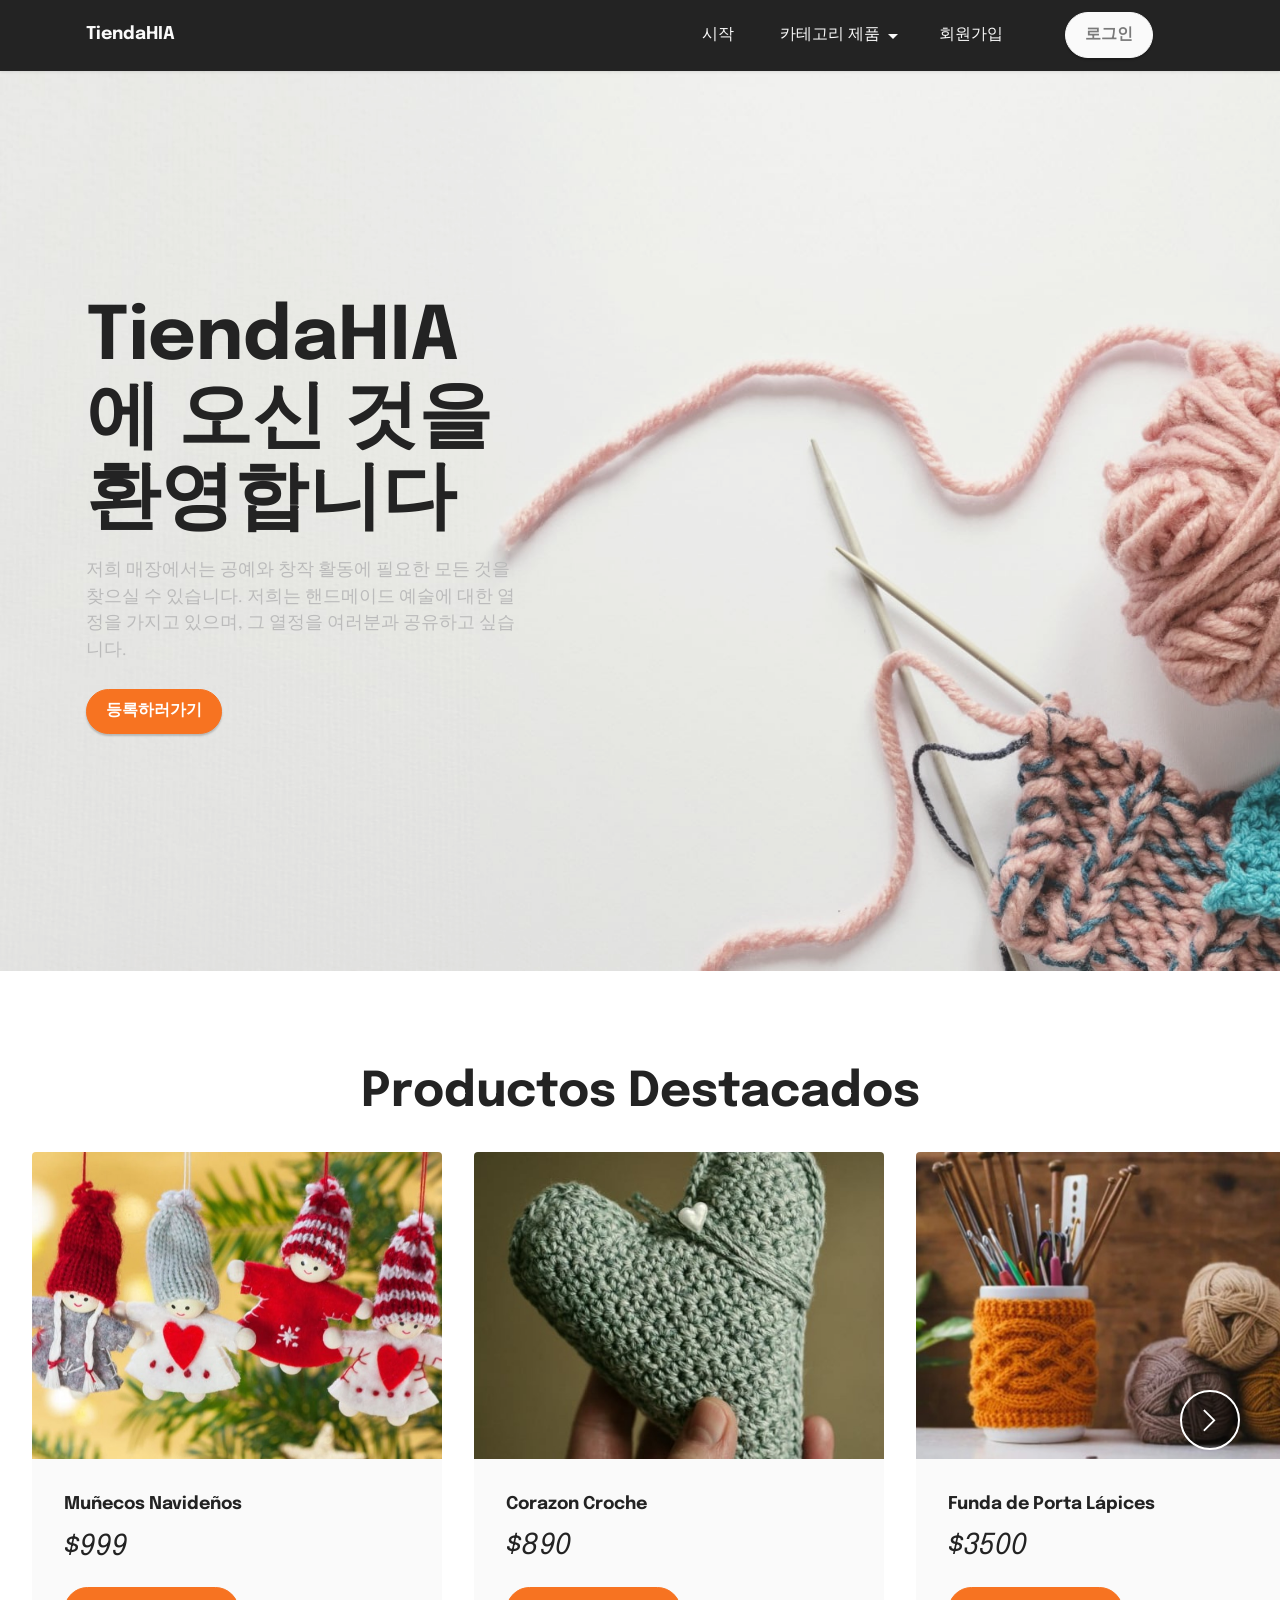
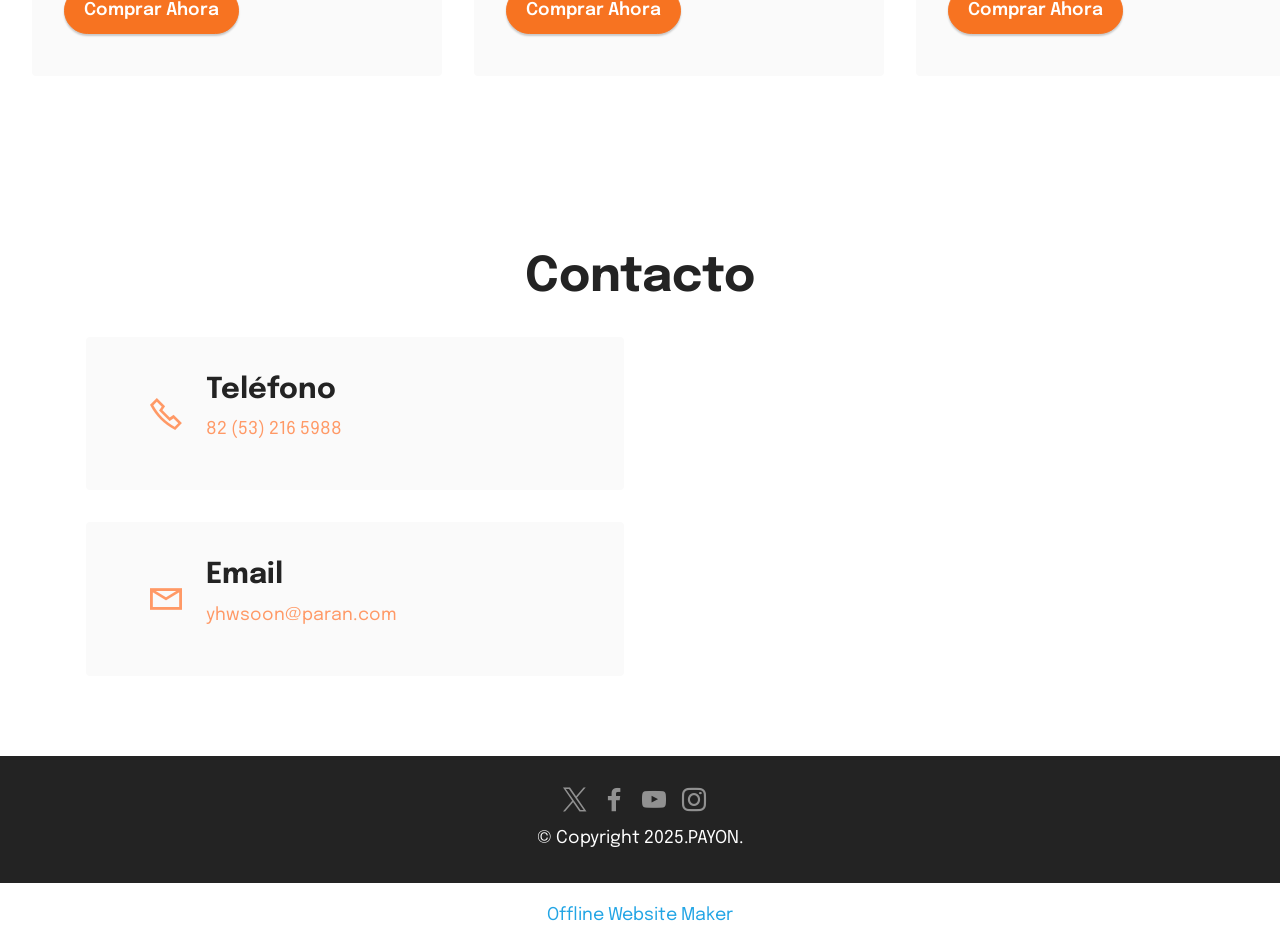
==== index.html @ 8213b8f5 "create github pages" ====
<!DOCTYPE html>
<html  >
<head>
  <!-- Site made with Mobirise Website Builder v6.1.4, https://mobirise.com -->
  <meta charset="UTF-8">
  <meta http-equiv="X-UA-Compatible" content="IE=edge">
  <meta name="generator" content="Mobirise v6.1.4, mobirise.com">
  <meta name="viewport" content="width=device-width, initial-scale=1, minimum-scale=1">
  <link rel="shortcut icon" href="assets/images/logo-1.png" type="image/x-icon">
  <meta name="description" content="">
  
  
  <title>공예와 창작</title>
  <link rel="stylesheet" href="assets/web/assets/mobirise-icons2/mobirise2.css">
  <link rel="stylesheet" href="assets/bootstrap/css/bootstrap.min.css">
  <link rel="stylesheet" href="assets/popup-overlay-plugin/style.css">
  <link rel="stylesheet" href="assets/dropdown/css/style.css">
  <link rel="stylesheet" href="assets/socicon/css/styles.css">
  <link rel="stylesheet" href="assets/theme/css/style.css">
  <link rel="preload" href="https://fonts.googleapis.com/css?family=Epilogue:100,200,300,400,500,600,700,800,900,100i,200i,300i,400i,500i,600i,700i,800i,900i&display=swap" as="style" onload="this.onload=null;this.rel='stylesheet'">
  <noscript><link rel="stylesheet" href="https://fonts.googleapis.com/css?family=Epilogue:100,200,300,400,500,600,700,800,900,100i,200i,300i,400i,500i,600i,700i,800i,900i&display=swap"></noscript>
  <link rel="preload" as="style" href="assets/mobirise/css/mbr-additional.css?v=h66QSD"><link rel="stylesheet" href="assets/mobirise/css/mbr-additional.css?v=h66QSD" type="text/css">

  
  
  
</head>
<body>
  
  <section data-bs-version="5.1" class="menu menu1 cid-tUC8tlPBN8" once="menu" id="menu1-i">
    

    <nav class="navbar navbar-dropdown navbar-expand-lg">
        <div class="container">
            <div class="navbar-brand">
                
                <span class="navbar-caption-wrap"><a class="navbar-caption text-white text-primary display-7" href="index.html">TiendaHIA</a></span>
            </div>
            <button class="navbar-toggler" type="button" data-toggle="collapse" data-bs-toggle="collapse" data-target="#navbarSupportedContent" data-bs-target="#navbarSupportedContent" aria-controls="navbarNavAltMarkup" aria-expanded="false" aria-label="Toggle navigation">
                <div class="hamburger">
                    <span></span>
                    <span></span>
                    <span></span>
                    <span></span>
                </div>
            </button>
            <div class="collapse navbar-collapse" id="navbarSupportedContent">
                <ul class="navbar-nav nav-dropdown" data-app-modern-menu="true"><li class="nav-item"><a class="nav-link link text-white text-primary display-4" href="index.html">시작</a></li>
                    <li class="nav-item dropdown"><a class="nav-link link dropdown-toggle text-white display-4" href="page1.html" data-toggle="dropdown-submenu" data-bs-toggle="dropdown" data-bs-auto-close="outside" aria-expanded="false">&nbsp;카테고리 제품</a><div class="dropdown-menu" aria-labelledby="dropdown-944"><a class="dropdown-item text-white text-primary display-4" href="page1.html">데코레이션</a><a class="dropdown-item text-white text-primary display-4" href="page7.html">라커룸</a></div></li>
                    <li class="nav-item"><a class="nav-link link text-white text-primary display-4" href="page3.html">회원가입</a>
                    </li></ul>
                
                <div class="navbar-buttons mbr-section-btn"><a class="btn btn-white display-4" href="page6.html">로그인</a></div>
            </div>
        </div>
    </nav>
</section>

<section data-bs-version="5.1" class="header1 cid-tUEG7OGL2N mbr-fullscreen" id="header1-1f">

    

    
    <div class="mbr-overlay" style="opacity: 0.1; background-color: rgb(250, 250, 250);"></div>

    <div class="container">
        <div class="row">
            <div class="col-12 col-lg-5">
                <h1 class="mbr-section-title mbr-fonts-style mb-3 display-1"><strong>TiendaHIA에 오신 것을 환영합니다</strong></h1>
                
                <p class="mbr-text mbr-fonts-style display-7">
                    저희 매장에서는 공예와 창작 활동에 필요한 모든 것을 찾으실 수 있습니다. 저희는 핸드메이드 예술에 대한 열정을 가지고 있으며, 그 열정을 여러분과 공유하고 싶습니다.</p>
                <div class="mbr-section-btn mt-3"><a class="btn btn-warning display-4" href="page3.html">등록하러가기</a></div>
            </div>
        </div>
    </div>
</section>

<section data-bs-version="5.1" class="slider4 mbr-embla cid-tUEHONpQxx" id="slider4-1g">
    
    
    <div class="position-relative text-center">
        <div class="mbr-section-head">
            <h4 class="mbr-section-title mbr-fonts-style align-center mb-0 display-2">
                <strong>Productos Destacados</strong></h4>
            
        </div>
        <div class="embla mt-4" data-skip-snaps="true" data-align="center" data-contain-scroll="trimSnaps" data-auto-play-interval="5" data-draggable="true">
            <div class="embla__viewport container-fluid">
                <div class="embla__container">
                    
                    <div class="embla__slide slider-image item active" style="margin-left: 1rem; margin-right: 1rem;">
                        <div class="slide-content">
                            <div class="item-wrapper">
                                <div class="item-img">
                                    <img src="assets/images/mbr-1000x667.jpeg" alt="Mobirise Website Builder" data-slide-to="0" data-bs-slide-to="0">
                                </div>
                            </div>
                            <div class="item-content">
                                <h5 class="item-title mbr-fonts-style display-7"><strong>Muñecos Navideños</strong></h5>
                                <h6 class="item-subtitle mbr-fonts-style mt-1 display-5">
                                    <em>$999</em></h6>
                                
                            </div>
                            <div class="mbr-section-btn item-footer mt-2"><a href="page4.html" class="btn item-btn btn-warning display-7" target="_blank">Comprar Ahora</a></div>
                        </div>
                    </div><div class="embla__slide slider-image item" style="margin-left: 1rem; margin-right: 1rem;">
                        <div class="slide-content">
                            <div class="item-wrapper">
                                <div class="item-img">
                                    <img src="assets/images/d3-502x680.jpeg" alt="Mobirise Website Builder" data-slide-to="1" data-bs-slide-to="1">
                                </div>
                            </div>
                            <div class="item-content">
                                <h5 class="item-title mbr-fonts-style display-7"><strong>Corazon Croche</strong></h5>
                                <h6 class="item-subtitle mbr-fonts-style mt-1 display-5"><em>$890</em></h6>
                                
                            </div>
                            <div class="mbr-section-btn item-footer mt-2"><a href="page4.html" class="btn item-btn btn-warning display-7" target="_blank">Comprar Ahora</a></div>
                        </div>
                    </div><div class="embla__slide slider-image item" style="margin-left: 1rem; margin-right: 1rem;">
                        <div class="slide-content">
                            <div class="item-wrapper">
                                <div class="item-img">
                                    <img src="assets/images/d1-1-707x471.jpeg" alt="Mobirise Website Builder" data-slide-to="2" data-bs-slide-to="2">
                                </div>
                            </div>
                            <div class="item-content">
                                <h5 class="item-title mbr-fonts-style display-7"><strong>Funda de Porta&nbsp;Lápices</strong></h5>
                                <h6 class="item-subtitle mbr-fonts-style mt-1 display-5">
                                    <em>$3500</em></h6>
                                
                            </div>
                            <div class="mbr-section-btn item-footer mt-2"><a href="page4.html" class="btn item-btn btn-warning display-7" target="_blank">Comprar Ahora</a></div>
                        </div>
                    </div>
                    <div class="embla__slide slider-image item" style="margin-left: 1rem; margin-right: 1rem;">
                        <div class="slide-content">
                            <div class="item-wrapper">
                                <div class="item-img">
                                    <img src="assets/images/v6-655x368.jpeg" alt="Mobirise Website Builder" data-slide-to="3" data-bs-slide-to="3">
                                </div>
                            </div>
                            <div class="item-content">
                                <h5 class="item-title mbr-fonts-style display-7"><strong>Buzo de Dama</strong></h5>
                                <h6 class="item-subtitle mbr-fonts-style mt-1 display-5">
                                    <em>$12500</em></h6>
                                
                            </div>
                            <div class="mbr-section-btn item-footer mt-2"><a href="page4.html" class="btn item-btn btn-warning display-7" target="_blank">Comprar Ahora</a></div>
                        </div>
                    </div>
                    <div class="embla__slide slider-image item" style="margin-left: 1rem; margin-right: 1rem;">
                        <div class="slide-content">
                            <div class="item-wrapper">
                                <div class="item-img">
                                    <img src="assets/images/d7-711x748.jpeg" alt="Mobirise Website Builder" data-bs-slide-to="4" data-slide-to="4">
                                </div>
                            </div>
                            <div class="item-content">
                                <h5 class="item-title mbr-fonts-style display-7"><strong>Moños</strong></h5>
                                <h6 class="item-subtitle mbr-fonts-style mt-1 display-5">
                                    <em>$1250</em></h6>
                                
                            </div>
                            <div class="mbr-section-btn item-footer mt-2"><a href="page4.html" class="btn item-btn btn-warning display-7" target="_blank">Comprar Ahora</a></div>
                        </div>
                    </div><div class="embla__slide slider-image item" style="margin-left: 1rem; margin-right: 1rem;">
                        <div class="slide-content">
                            <div class="item-wrapper">
                                <div class="item-img">
                                    <img src="assets/images/mbr-1000x702.jpeg" alt="Mobirise Website Builder" data-bs-slide-to="5" data-slide-to="5">
                                </div>
                            </div>
                            <div class="item-content">
                                <h5 class="item-title mbr-fonts-style display-7"><strong>Zapatito Bordado</strong></h5>
                                <h6 class="item-subtitle mbr-fonts-style mt-1 display-5">
                                    <em>$1500</em></h6>
                                
                            </div>
                            <div class="mbr-section-btn item-footer mt-2"><a href="page4.html" class="btn item-btn btn-warning display-7" target="_blank">Comprar Ahora</a></div>
                        </div>
                    </div>
                </div>
            </div>
            <button class="embla__button embla__button--prev">
                <span class="mobi-mbri mobi-mbri-arrow-prev mbr-iconfont" aria-hidden="true"></span>
                <span class="sr-only visually-hidden visually-hidden">Previous</span>
            </button>
            <button class="embla__button embla__button--next">
                <span class="mobi-mbri mobi-mbri-arrow-next mbr-iconfont" aria-hidden="true"></span>
                <span class="sr-only visually-hidden visually-hidden">Next</span>
            </button>
        </div>
    </div>
</section>

<section data-bs-version="5.1" class="contacts3 map1 cid-tUCdsZlsGh" id="contacts3-u">

    

    
    
    <div class="container">
        <div class="mbr-section-head">
            <h3 class="mbr-section-title mbr-fonts-style align-center mb-0 display-2">
                <strong>Contacto</strong>
            </h3>
            
        </div>
        <div class="row justify-content-center mt-4">
            <div class="card col-12 col-md-6">
                <div class="card-wrapper">
                    <div class="image-wrapper">
                        <span class="mbr-iconfont mobi-mbri-phone mobi-mbri" style="color: rgb(255, 153, 102); fill: rgb(255, 153, 102);"></span>
                    </div>
                    <div class="text-wrapper">
                        <h6 class="card-title mbr-fonts-style mb-1 display-5"><strong>Teléfono</strong><br></h6>
                        <p class="mbr-text mbr-fonts-style display-7"><a href="tel:+12345678910" class="text-danger">82 (53) 216 5988</a></p>
                    </div>
                </div>
                <div class="card-wrapper">
                    <div class="image-wrapper">
                        <span class="mbr-iconfont mobi-mbri-letter mobi-mbri" style="color: rgb(255, 153, 102); fill: rgb(255, 153, 102);"></span>
                    </div>
                    <div class="text-wrapper">
                        <h6 class="card-title mbr-fonts-style mb-1 display-5">
                            <strong>Email</strong>
                        </h6>
                        <p class="mbr-text mbr-fonts-style display-7"><a href="mailto:info@site.com" class="text-danger">yhwsoon@paran.com</a>
                        </p>
                    </div>
                </div>
            </div>
            <div class="map-wrapper col-12 col-md-6">
                <div class="google-map"><iframe frameborder="0" style="border:0" src="https://www.google.com/maps/embed?pb=!1m14!1m8!1m3!1d6045.3003145248895!2d-73.9884657!3d40.7477229!3m2!1i1024!2i768!4f13.1!3m3!1m2!1s0x89c259a9ac1f1b85%3A0x7e33d1c0e7af3be4!2zMzUwIDV0aCBBdmUsIE5ldyBZb3JrLCBOWSAxMDExOCwg0KHQqNCQ!5e0!3m2!1sru!2sru!4v1689597362021!5m2!1sen!2sen" allowfullscreen=""></iframe></div>
            </div>
        </div>
    </div>
</section>

<section data-bs-version="5.1" class="footer3 cid-tUC3VmVZYw" once="footers" id="footer3-c">

    

    

    <div class="container">
        <div class="media-container-row align-center mbr-white">
            
            <div class="row social-row">
                <div class="social-list align-right pb-2">
                    
                    
                    
                    
                    
                    
                <div class="soc-item">
                        <a href="https://twitter.com/mobirise" target="_blank">
                            <span class="socicon-twitter socicon mbr-iconfont mbr-iconfont-social"></span>
                        </a>
                    </div><div class="soc-item">
                        <a href="https://www.facebook.com/pages/Mobirise/1616226671953247" target="_blank">
                            <span class="socicon-facebook socicon mbr-iconfont mbr-iconfont-social"></span>
                        </a>
                    </div><div class="soc-item">
                        <a href="https://www.youtube.com/c/mobirise" target="_blank">
                            <span class="socicon-youtube socicon mbr-iconfont mbr-iconfont-social"></span>
                        </a>
                    </div><div class="soc-item">
                        <a href="https://instagram.com/mobirise" target="_blank">
                            <span class="socicon-instagram socicon mbr-iconfont mbr-iconfont-social"></span>
                        </a>
                    </div></div>
            </div>
            <div class="row row-copirayt">
                <p class="mbr-text mb-0 mbr-fonts-style mbr-white align-center display-7">
                    © Copyright 2025.PAYON.
                </p>
            </div>
        </div>
    </div>
</section><section class="display-7" style="padding: 0;align-items: center;justify-content: center;flex-wrap: wrap;    align-content: center;display: flex;position: relative;height: 4rem;"><a href="https://mobiri.se/1719499" style="flex: 1 1;height: 4rem;position: absolute;width: 100%;z-index: 1;"><img alt="" style="height: 4rem;" src="[data-uri]"></a><p style="margin: 0;text-align: center;" class="display-7">&#8204;</p><a style="z-index:1" href="https://mobirise.com/offline-website-builder.html">Offline Website Maker</a></section><script src="assets/bootstrap/js/bootstrap.bundle.min.js"></script>  <script src="assets/smoothscroll/smooth-scroll.js"></script>  <script src="assets/ytplayer/index.js"></script>  <script src="assets/dropdown/js/navbar-dropdown.js"></script>  <script src="assets/embla/embla.min.js"></script>  <script src="assets/embla/script.js"></script>  <script src="assets/theme/js/script.js"></script>  
  
  
</body>
</html>
---- assets/web/assets/mobirise-icons2/mobirise2.css ----
@font-face {
  font-family: 'Moririse2';
  font-display: swap;
  src:  url('mobirise2.eot?f2bix4');
  src:  url('mobirise2.eot?f2bix4#iefix') format('embedded-opentype'),
    url('mobirise2.ttf?f2bix4') format('truetype'),
    url('mobirise2.woff?f2bix4') format('woff'),
    url('mobirise2.svg?f2bix4#mobirise2') format('svg');
  font-weight: normal;
  font-style: normal;
}

[class^="mobi-"], [class*=" mobi-"] {
  /* use !important to prevent issues with browser extensions that change fonts */
  font-family: 'Moririse2' !important;
  speak: none;
  font-style: normal;
  font-weight: normal;
  font-variant: normal;
  text-transform: none;
  line-height: 1;

  /* Better Font Rendering =========== */
  -webkit-font-smoothing: antialiased;
  -moz-osx-font-smoothing: grayscale;
}

.mobi-mbri-add-submenu:before {
  content: "\e900";
}
.mobi-mbri-alert:before {
  content: "\e901";
}
.mobi-mbri-align-center:before {
  content: "\e902";
}
.mobi-mbri-align-justify:before {
  content: "\e903";
}
.mobi-mbri-align-left:before {
  content: "\e904";
}
.mobi-mbri-align-right:before {
  content: "\e905";
}
.mobi-mbri-android:before {
  content: "\e906";
}
.mobi-mbri-apple:before {
  content: "\e907";
}
.mobi-mbri-arrow-down:before {
  content: "\e908";
}
.mobi-mbri-arrow-next:before {
  content: "\e909";
}
.mobi-mbri-arrow-prev:before {
  content: "\e90a";
}
.mobi-mbri-arrow-up:before {
  content: "\e90b";
}
.mobi-mbri-bold:before {
  content: "\e90c";
}
.mobi-mbri-bookmark:before {
  content: "\e90d";
}
.mobi-mbri-bootstrap:before {
  content: "\e90e";
}
.mobi-mbri-briefcase:before {
  content: "\e90f";
}
.mobi-mbri-browse:before {
  content: "\e910";
}
.mobi-mbri-bulleted-list:before {
  content: "\e911";
}
.mobi-mbri-calendar:before {
  content: "\e912";
}
.mobi-mbri-camera:before {
  content: "\e913";
}
.mobi-mbri-cart-add:before {
  content: "\e914";
}
.mobi-mbri-cart-full:before {
  content: "\e915";
}
.mobi-mbri-cash:before {
  content: "\e916";
}
.mobi-mbri-change-style:before {
  content: "\e917";
}
.mobi-mbri-chat:before {
  content: "\e918";
}
.mobi-mbri-clock:before {
  content: "\e919";
}
.mobi-mbri-close:before {
  content: "\e91a";
}
.mobi-mbri-cloud:before {
  content: "\e91b";
}
.mobi-mbri-code:before {
  content: "\e91c";
}
.mobi-mbri-contact-form:before {
  content: "\e91d";
}
.mobi-mbri-credit-card:before {
  content: "\e91e";
}
.mobi-mbri-cursor-click:before {
  content: "\e91f";
}
.mobi-mbri-cust-feedback:before {
  content: "\e920";
}
.mobi-mbri-database:before {
  content: "\e921";
}
.mobi-mbri-delivery:before {
  content: "\e922";
}
.mobi-mbri-desktop:before {
  content: "\e923";
}
.mobi-mbri-devices:before {
  content: "\e924";
}
.mobi-mbri-down:before {
  content: "\e925";
}
.mobi-mbri-download-2:before {
  content: "\e926";
}
.mobi-mbri-download:before {
  content: "\e927";
}
.mobi-mbri-drag-n-drop-2:before {
  content: "\e928";
}
.mobi-mbri-drag-n-drop:before {
  content: "\e929";
}
.mobi-mbri-edit-2:before {
  content: "\e92a";
}
.mobi-mbri-edit:before {
  content: "\e92b";
}
.mobi-mbri-error:before {
  content: "\e92c";
}
.mobi-mbri-extension:before {
  content: "\e92d";
}
.mobi-mbri-features:before {
  content: "\e92e";
}
.mobi-mbri-file:before {
  content: "\e92f";
}
.mobi-mbri-flag:before {
  content: "\e930";
}
.mobi-mbri-folder:before {
  content: "\e931";
}
.mobi-mbri-gift:before {
  content: "\e932";
}
.mobi-mbri-github:before {
  content: "\e933";
}
.mobi-mbri-globe-2:before {
  content: "\e934";
}
.mobi-mbri-globe:before {
  content: "\e935";
}
.mobi-mbri-growing-chart:before {
  content: "\e936";
}
.mobi-mbri-hearth:before {
  content: "\e937";
}
.mobi-mbri-help:before {
  content: "\e938";
}
.mobi-mbri-home:before {
  content: "\e939";
}
.mobi-mbri-hot-cup:before {
  content: "\e93a";
}
.mobi-mbri-idea:before {
  content: "\e93b";
}
.mobi-mbri-image-gallery:before {
  content: "\e93c";
}
.mobi-mbri-image-slider:before {
  content: "\e93d";
}
.mobi-mbri-info:before {
  content: "\e93e";
}
.mobi-mbri-italic:before {
  content: "\e93f";
}
.mobi-mbri-key:before {
  content: "\e940";
}
.mobi-mbri-laptop:before {
  content: "\e941";
}
.mobi-mbri-layers:before {
  content: "\e942";
}
.mobi-mbri-left-right:before {
  content: "\e943";
}
.mobi-mbri-left:before {
  content: "\e944";
}
.mobi-mbri-letter:before {
  content: "\e945";
}
.mobi-mbri-like:before {
  content: "\e946";
}
.mobi-mbri-link:before {
  content: "\e947";
}
.mobi-mbri-lock:before {
  content: "\e948";
}
.mobi-mbri-login:before {
  content: "\e949";
}
.mobi-mbri-logout:before {
  content: "\e94a";
}
.mobi-mbri-magic-stick:before {
  content: "\e94b";
}
.mobi-mbri-map-pin:before {
  content: "\e94c";
}
.mobi-mbri-menu:before {
  content: "\e94d";
}
.mobi-mbri-mobile-2:before {
  content: "\e94e";
}
.mobi-mbri-mobile-horizontal:before {
  content: "\e94f";
}
.mobi-mbri-mobile:before {
  content: "\e950";
}
.mobi-mbri-mobirise:before {
  content: "\e951";
}
.mobi-mbri-more-horizontal:before {
  content: "\e952";
}
.mobi-mbri-more-vertical:before {
  content: "\e953";
}
.mobi-mbri-music:before {
  content: "\e954";
}
.mobi-mbri-new-file:before {
  content: "\e955";
}
.mobi-mbri-numbered-list:before {
  content: "\e956";
}
.mobi-mbri-opened-folder:before {
  content: "\e957";
}
.mobi-mbri-pages:before {
  content: "\e958";
}
.mobi-mbri-paper-plane:before {
  content: "\e959";
}
.mobi-mbri-paperclip:before {
  content: "\e95a";
}
.mobi-mbri-phone:before {
  content: "\e95b";
}
.mobi-mbri-photo:before {
  content: "\e95c";
}
.mobi-mbri-photos:before {
  content: "\e95d";
}
.mobi-mbri-pin:before {
  content: "\e95e";
}
.mobi-mbri-play:before {
  content: "\e95f";
}
.mobi-mbri-plus:before {
  content: "\e960";
}
.mobi-mbri-preview:before {
  content: "\e961";
}
.mobi-mbri-print:before {
  content: "\e962";
}
.mobi-mbri-protect:before {
  content: "\e963";
}
.mobi-mbri-question:before {
  content: "\e964";
}
.mobi-mbri-quote-left:before {
  content: "\e965";
}
.mobi-mbri-quote-right:before {
  content: "\e966";
}
.mobi-mbri-redo:before {
  content: "\e967";
}
.mobi-mbri-refresh:before {
  content: "\e968";
}
.mobi-mbri-responsive-2:before {
  content: "\e969";
}
.mobi-mbri-responsive:before {
  content: "\e96a";
}
.mobi-mbri-right:before {
  content: "\e96b";
}
.mobi-mbri-rocket:before {
  content: "\e96c";
}
.mobi-mbri-sad-face:before {
  content: "\e96d";
}
.mobi-mbri-sale:before {
  content: "\e96e";
}
.mobi-mbri-save:before {
  content: "\e96f";
}
.mobi-mbri-search:before {
  content: "\e970";
}
.mobi-mbri-setting-2:before {
  content: "\e971";
}
.mobi-mbri-setting-3:before {
  content: "\e972";
}
.mobi-mbri-setting:before {
  content: "\e973";
}
.mobi-mbri-share:before {
  content: "\e974";
}
.mobi-mbri-shopping-bag:before {
  content: "\e975";
}
.mobi-mbri-shopping-basket:before {
  content: "\e976";
}
.mobi-mbri-shopping-cart:before {
  content: "\e977";
}
.mobi-mbri-sites:before {
  content: "\e978";
}
.mobi-mbri-smile-face:before {
  content: "\e979";
}
.mobi-mbri-speed:before {
  content: "\e97a";
}
.mobi-mbri-star:before {
  content: "\e97b";
}
.mobi-mbri-success:before {
  content: "\e97c";
}
.mobi-mbri-sun:before {
  content: "\e97d";
}
.mobi-mbri-sun2:before {
  content: "\e97e";
}
.mobi-mbri-tablet-vertical:before {
  content: "\e97f";
}
.mobi-mbri-tablet:before {
  content: "\e980";
}
.mobi-mbri-target:before {
  content: "\e981";
}
.mobi-mbri-timer:before {
  content: "\e982";
}
.mobi-mbri-to-ftp:before {
  content: "\e983";
}
.mobi-mbri-to-local-drive:before {
  content: "\e984";
}
.mobi-mbri-touch-swipe:before {
  content: "\e985";
}
.mobi-mbri-touch:before {
  content: "\e986";
}
.mobi-mbri-trash:before {
  content: "\e987";
}
.mobi-mbri-underline:before {
  content: "\e988";
}
.mobi-mbri-undo:before {
  content: "\e989";
}
.mobi-mbri-unlink:before {
  content: "\e98a";
}
.mobi-mbri-unlock:before {
  content: "\e98b";
}
.mobi-mbri-up-down:before {
  content: "\e98c";
}
.mobi-mbri-up:before {
  content: "\e98d";
}
.mobi-mbri-update:before {
  content: "\e98e";
}
.mobi-mbri-upload-2:before {
  content: "\e98f";
}
.mobi-mbri-upload:before {
  content: "\e990";
}
.mobi-mbri-user-2:before {
  content: "\e991";
}
.mobi-mbri-user:before {
  content: "\e992";
}
.mobi-mbri-users:before {
  content: "\e993";
}
.mobi-mbri-video-play:before {
  content: "\e994";
}
.mobi-mbri-video:before {
  content: "\e995";
}
.mobi-mbri-watch:before {
  content: "\e996";
}
.mobi-mbri-website-theme-2:before {
  content: "\e997";
}
.mobi-mbri-website-theme:before {
  content: "\e998";
}
.mobi-mbri-wifi:before {
  content: "\e999";
}
.mobi-mbri-windows:before {
  content: "\e99a";
}
.mobi-mbri-zoom-in:before {
  content: "\e99b";
}
.mobi-mbri-zoom-out:before {
  content: "\e99c";
}
---- assets/popup-overlay-plugin/style.css ----
html.is-builder .modal-backdrop.show {
    display: none !important;
}
---- assets/dropdown/css/style.css ----
.navbar-dropdown {
  left: 0;
  padding: 0;
  position: absolute;
  right: 0;
  top: 0;
  transition: all 0.45s ease;
  z-index: 1030;
  background: #282828; }
  .navbar-dropdown .navbar-logo {
    margin-right: 0.8rem;
    transition: margin 0.3s ease-in-out;
    vertical-align: middle; }
    .navbar-dropdown .navbar-logo img {
      height: 3.125rem;
      transition: all 0.3s ease-in-out; }
    .navbar-dropdown .navbar-logo.mbr-iconfont {
      font-size: 3.125rem;
      line-height: 3.125rem; }
  .navbar-dropdown .navbar-caption {
    font-weight: 700;
    white-space: normal;
    vertical-align: -4px;
    line-height: 3.125rem !important; }
    .navbar-dropdown .navbar-caption, .navbar-dropdown .navbar-caption:hover {
      color: inherit;
      text-decoration: none; }
  .navbar-dropdown .mbr-iconfont + .navbar-caption {
    vertical-align: -1px; }
  .navbar-dropdown.navbar-fixed-top {
    position: fixed; }
  .navbar-dropdown .navbar-brand span {
    vertical-align: -4px; }
  .navbar-dropdown.bg-color.transparent {
    background: none; }
  .navbar-dropdown.navbar-short .navbar-brand {
    padding: 0.625rem 0; }
    .navbar-dropdown.navbar-short .navbar-brand span {
      vertical-align: -1px; }
  .navbar-dropdown.navbar-short .navbar-caption {
    line-height: 2.375rem !important;
    vertical-align: -2px; }
  .navbar-dropdown.navbar-short .navbar-logo {
    margin-right: 0.5rem; }
    .navbar-dropdown.navbar-short .navbar-logo img {
      height: 2.375rem; }
    .navbar-dropdown.navbar-short .navbar-logo.mbr-iconfont {
      font-size: 2.375rem;
      line-height: 2.375rem; }
  .navbar-dropdown.navbar-short .mbr-table-cell {
    height: 3.625rem; }
  .navbar-dropdown .navbar-close {
    left: 0.6875rem;
    position: fixed;
    top: 0.75rem;
    z-index: 1000; }
  .navbar-dropdown .hamburger-icon {
    content: "";
    display: inline-block;
    vertical-align: middle;
    width: 16px;
    -webkit-box-shadow: 0 -6px 0 1px #282828,0 0 0 1px #282828,0 6px 0 1px #282828;
    -moz-box-shadow: 0 -6px 0 1px #282828,0 0 0 1px #282828,0 6px 0 1px #282828;
    box-shadow: 0 -6px 0 1px #282828,0 0 0 1px #282828,0 6px 0 1px #282828; }

.dropdown-menu .dropdown-toggle[data-toggle="dropdown-submenu"]::after {
  border-bottom: 0.35em solid transparent;
  border-left: 0.35em solid;
  border-right: 0;
  border-top: 0.35em solid transparent;
  margin-left: 0.3rem; }

.dropdown-menu .dropdown-item:focus {
  outline: 0; }

.nav-dropdown {
  font-size: 0.75rem;
  font-weight: 500;
  height: auto !important; }
  .nav-dropdown .nav-btn {
    padding-left: 1rem; }
  .nav-dropdown .link {
    margin: .667em 1.667em;
    font-weight: 500;
    padding: 0;
    transition: color .2s ease-in-out; }
    .nav-dropdown .link.dropdown-toggle {
      margin-right: 2.583em; }
      .nav-dropdown .link.dropdown-toggle::after {
        margin-left: .25rem;
        border-top: 0.35em solid;
        border-right: 0.35em solid transparent;
        border-left: 0.35em solid transparent;
        border-bottom: 0; }
      .nav-dropdown .link.dropdown-toggle[aria-expanded="true"] {
        margin: 0;
        padding: 0.667em 3.263em  0.667em 1.667em; }
  .nav-dropdown .link::after,
  .nav-dropdown .dropdown-item::after {
    color: inherit; }
  .nav-dropdown .btn {
    font-size: 0.75rem;
    font-weight: 700;
    letter-spacing: 0;
    margin-bottom: 0;
    padding-left: 1.25rem;
    padding-right: 1.25rem; }
  .nav-dropdown .dropdown-menu {
    border-radius: 0;
    border: 0;
    left: 0;
    margin: 0;
    padding-bottom: 1.25rem;
    padding-top: 1.25rem;
    position: relative; }
  .nav-dropdown .dropdown-submenu {
    margin-left: 0.125rem;
    top: 0; }
  .nav-dropdown .dropdown-item {
    font-weight: 500;
    line-height: 2;
    padding: 0.3846em 4.615em 0.3846em 1.5385em;
    position: relative;
    transition: color .2s ease-in-out, background-color .2s ease-in-out; }
    .nav-dropdown .dropdown-item::after {
      margin-top: -0.3077em;
      position: absolute;
      right: 1.1538em;
      top: 50%; }
    .nav-dropdown .dropdown-item:focus, .nav-dropdown .dropdown-item:hover {
      background: none; }

@media (max-width: 767px) {
  .nav-dropdown.navbar-toggleable-sm {
    bottom: 0;
    display: none;
    left: 0;
    overflow-x: hidden;
    position: fixed;
    top: 0;
    transform: translateX(-100%);
    -ms-transform: translateX(-100%);
    -webkit-transform: translateX(-100%);
    width: 18.75rem;
    z-index: 999; } }
.nav-dropdown.navbar-toggleable-xl {
  bottom: 0;
  display: none;
  left: 0;
  overflow-x: hidden;
  position: fixed;
  top: 0;
  transform: translateX(-100%);
  -ms-transform: translateX(-100%);
  -webkit-transform: translateX(-100%);
  width: 18.75rem;
  z-index: 999; }

.nav-dropdown-sm {
  display: block !important;
  overflow-x: hidden;
  overflow: auto;
  padding-top: 3.875rem; }
  .nav-dropdown-sm::after {
    content: "";
    display: block;
    height: 3rem;
    width: 100%; }
  .nav-dropdown-sm.collapse.in ~ .navbar-close {
    display: block !important; }
  .nav-dropdown-sm.collapsing, .nav-dropdown-sm.collapse.in {
    transform: translateX(0);
    -ms-transform: translateX(0);
    -webkit-transform: translateX(0);
    transition: all 0.25s ease-out;
    -webkit-transition: all 0.25s ease-out;
    background: #282828; }
  .nav-dropdown-sm.collapsing[aria-expanded="false"] {
    transform: translateX(-100%);
    -ms-transform: translateX(-100%);
    -webkit-transform: translateX(-100%); }
  .nav-dropdown-sm .nav-item {
    display: block;
    margin-left: 0 !important;
    padding-left: 0; }
  .nav-dropdown-sm .link,
  .nav-dropdown-sm .dropdown-item {
    border-top: 1px dotted rgba(255, 255, 255, 0.1);
    font-size: 0.8125rem;
    line-height: 1.6;
    margin: 0 !important;
    padding: 0.875rem 2.4rem 0.875rem 1.5625rem !important;
    position: relative;
    white-space: normal; }
    .nav-dropdown-sm .link:focus, .nav-dropdown-sm .link:hover,
    .nav-dropdown-sm .dropdown-item:focus,
    .nav-dropdown-sm .dropdown-item:hover {
      background: rgba(0, 0, 0, 0.2) !important;
      color: #c0a375; }
  .nav-dropdown-sm .nav-btn {
    position: relative;
    padding: 1.5625rem 1.5625rem 0 1.5625rem; }
    .nav-dropdown-sm .nav-btn::before {
      border-top: 1px dotted rgba(255, 255, 255, 0.1);
      content: "";
      left: 0;
      position: absolute;
      top: 0;
      width: 100%; }
    .nav-dropdown-sm .nav-btn + .nav-btn {
      padding-top: 0.625rem; }
      .nav-dropdown-sm .nav-btn + .nav-btn::before {
        display: none; }
  .nav-dropdown-sm .btn {
    padding: 0.625rem 0; }
  .nav-dropdown-sm .dropdown-toggle[data-toggle="dropdown-submenu"]::after {
    margin-left: .25rem;
    border-top: 0.35em solid;
    border-right: 0.35em solid transparent;
    border-left: 0.35em solid transparent;
    border-bottom: 0; }
  .nav-dropdown-sm .dropdown-toggle[data-toggle="dropdown-submenu"][aria-expanded="true"]::after {
    border-top: 0;
    border-right: 0.35em solid transparent;
    border-left: 0.35em solid transparent;
    border-bottom: 0.35em solid; }
  .nav-dropdown-sm .dropdown-menu {
    margin: 0;
    padding: 0;
    position: relative;
    top: 0;
    left: 0;
    width: 100%;
    border: 0;
    float: none;
    border-radius: 0;
    background: none; }
  .nav-dropdown-sm .dropdown-submenu {
    left: 100%;
    margin-left: 0.125rem;
    margin-top: -1.25rem;
    top: 0; }

.navbar-toggleable-sm .nav-dropdown .dropdown-menu {
  position: absolute; }

.navbar-toggleable-sm .nav-dropdown .dropdown-submenu {
  left: 100%;
  margin-left: 0.125rem;
  margin-top: -1.25rem;
  top: 0; }

.navbar-toggleable-sm.opened .nav-dropdown .dropdown-menu {
  position: relative; }

.navbar-toggleable-sm.opened .nav-dropdown .dropdown-submenu {
  left: 0;
  margin-left: 00rem;
  margin-top: 0rem;
  top: 0; }

.is-builder .nav-dropdown.collapsing {
  transition: none !important; }
---- assets/socicon/css/styles.css ----
@charset "UTF-8";

@font-face {
  font-family: 'Socicon';
  src:  url('../fonts/socicon.eot');
  src:  url('../fonts/socicon.eot?#iefix') format('embedded-opentype'),
    url('../fonts/socicon.woff2') format('woff2'),
    url('../fonts/socicon.ttf') format('truetype'),
    url('../fonts/socicon.woff') format('woff'),
    url('../fonts/socicon.svg#socicon') format('svg');
  font-weight: normal;
  font-style: normal;
  font-display: swap;
}

[data-icon]:before {
  font-family: "socicon" !important;
  content: attr(data-icon);
  font-style: normal !important;
  font-weight: normal !important;
  font-variant: normal !important;
  text-transform: none !important;
  speak: none;
  line-height: 1;
  -webkit-font-smoothing: antialiased;
  -moz-osx-font-smoothing: grayscale;
}

[class^="socicon-"], [class*=" socicon-"] {
  /* use !important to prevent issues with browser extensions that change fonts */
  font-family: 'Socicon' !important;
  speak: none;
  font-style: normal;
  font-weight: normal;
  font-variant: normal;
  text-transform: none;
  line-height: 1;

  /* Better Font Rendering =========== */
  -webkit-font-smoothing: antialiased;
  -moz-osx-font-smoothing: grayscale;
}

.socicon-500px:before {
  content: "\e000";
}
.socicon-8tracks:before {
  content: "\e001";
}
.socicon-airbnb:before {
  content: "\e002";
}
.socicon-alliance:before {
  content: "\e003";
}
.socicon-amazon:before {
  content: "\e004";
}
.socicon-amplement:before {
  content: "\e005";
}
.socicon-android:before {
  content: "\e006";
}
.socicon-angellist:before {
  content: "\e007";
}
.socicon-apple:before {
  content: "\e008";
}
.socicon-appnet:before {
  content: "\e009";
}
.socicon-baidu:before {
  content: "\e00a";
}
.socicon-bandcamp:before {
  content: "\e00b";
}
.socicon-battlenet:before {
  content: "\e00c";
}
.socicon-mixer:before {
  content: "\e00d";
}
.socicon-bebee:before {
  content: "\e00e";
}
.socicon-bebo:before {
  content: "\e00f";
}
.socicon-behance:before {
  content: "\e010";
}
.socicon-blizzard:before {
  content: "\e011";
}
.socicon-blogger:before {
  content: "\e012";
}
.socicon-buffer:before {
  content: "\e013";
}
.socicon-chrome:before {
  content: "\e014";
}
.socicon-coderwall:before {
  content: "\e015";
}
.socicon-curse:before {
  content: "\e016";
}
.socicon-dailymotion:before {
  content: "\e017";
}
.socicon-deezer:before {
  content: "\e018";
}
.socicon-delicious:before {
  content: "\e019";
}
.socicon-deviantart:before {
  content: "\e01a";
}
.socicon-diablo:before {
  content: "\e01b";
}
.socicon-digg:before {
  content: "\e01c";
}
.socicon-discord:before {
  content: "\e01d";
}
.socicon-disqus:before {
  content: "\e01e";
}
.socicon-douban:before {
  content: "\e01f";
}
.socicon-draugiem:before {
  content: "\e020";
}
.socicon-dribbble:before {
  content: "\e021";
}
.socicon-drupal:before {
  content: "\e022";
}
.socicon-ebay:before {
  content: "\e023";
}
.socicon-ello:before {
  content: "\e024";
}
.socicon-endomodo:before {
  content: "\e025";
}
.socicon-envato:before {
  content: "\e026";
}
.socicon-etsy:before {
  content: "\e027";
}
.socicon-facebook:before {
  content: "\e028";
}
.socicon-feedburner:before {
  content: "\e029";
}
.socicon-filmweb:before {
  content: "\e02a";
}
.socicon-firefox:before {
  content: "\e02b";
}
.socicon-flattr:before {
  content: "\e02c";
}
.socicon-flickr:before {
  content: "\e02d";
}
.socicon-formulr:before {
  content: "\e02e";
}
.socicon-forrst:before {
  content: "\e02f";
}
.socicon-foursquare:before {
  content: "\e030";
}
.socicon-friendfeed:before {
  content: "\e031";
}
.socicon-github:before {
  content: "\e032";
}
.socicon-goodreads:before {
  content: "\e033";
}
.socicon-google:before {
  content: "\e034";
}
.socicon-googlescholar:before {
  content: "\e035";
}
.socicon-googlegroups:before {
  content: "\e036";
}
.socicon-googlephotos:before {
  content: "\e037";
}
.socicon-googleplus:before {
  content: "\e038";
}
.socicon-grooveshark:before {
  content: "\e039";
}
.socicon-hackerrank:before {
  content: "\e03a";
}
.socicon-hearthstone:before {
  content: "\e03b";
}
.socicon-hellocoton:before {
  content: "\e03c";
}
.socicon-heroes:before {
  content: "\e03d";
}
.socicon-smashcast:before {
  content: "\e03e";
}
.socicon-horde:before {
  content: "\e03f";
}
.socicon-houzz:before {
  content: "\e040";
}
.socicon-icq:before {
  content: "\e041";
}
.socicon-identica:before {
  content: "\e042";
}
.socicon-imdb:before {
  content: "\e043";
}
.socicon-instagram:before {
  content: "\e044";
}
.socicon-issuu:before {
  content: "\e045";
}
.socicon-istock:before {
  content: "\e046";
}
.socicon-itunes:before {
  content: "\e047";
}
.socicon-keybase:before {
  content: "\e048";
}
.socicon-lanyrd:before {
  content: "\e049";
}
.socicon-lastfm:before {
  content: "\e04a";
}
.socicon-line:before {
  content: "\e04b";
}
.socicon-linkedin:before {
  content: "\e04c";
}
.socicon-livejournal:before {
  content: "\e04d";
}
.socicon-lyft:before {
  content: "\e04e";
}
.socicon-macos:before {
  content: "\e04f";
}
.socicon-mail:before {
  content: "\e050";
}
.socicon-medium:before {
  content: "\e051";
}
.socicon-meetup:before {
  content: "\e052";
}
.socicon-mixcloud:before {
  content: "\e053";
}
.socicon-modelmayhem:before {
  content: "\e054";
}
.socicon-mumble:before {
  content: "\e055";
}
.socicon-myspace:before {
  content: "\e056";
}
.socicon-newsvine:before {
  content: "\e057";
}
.socicon-nintendo:before {
  content: "\e058";
}
.socicon-npm:before {
  content: "\e059";
}
.socicon-odnoklassniki:before {
  content: "\e05a";
}
.socicon-openid:before {
  content: "\e05b";
}
.socicon-opera:before {
  content: "\e05c";
}
.socicon-outlook:before {
  content: "\e05d";
}
.socicon-overwatch:before {
  content: "\e05e";
}
.socicon-patreon:before {
  content: "\e05f";
}
.socicon-paypal:before {
  content: "\e060";
}
.socicon-periscope:before {
  content: "\e061";
}
.socicon-persona:before {
  content: "\e062";
}
.socicon-pinterest:before {
  content: "\e063";
}
.socicon-play:before {
  content: "\e064";
}
.socicon-player:before {
  content: "\e065";
}
.socicon-playstation:before {
  content: "\e066";
}
.socicon-pocket:before {
  content: "\e067";
}
.socicon-qq:before {
  content: "\e068";
}
.socicon-quora:before {
  content: "\e069";
}
.socicon-raidcall:before {
  content: "\e06a";
}
.socicon-ravelry:before {
  content: "\e06b";
}
.socicon-reddit:before {
  content: "\e06c";
}
.socicon-renren:before {
  content: "\e06d";
}
.socicon-researchgate:before {
  content: "\e06e";
}
.socicon-residentadvisor:before {
  content: "\e06f";
}
.socicon-reverbnation:before {
  content: "\e070";
}
.socicon-rss:before {
  content: "\e071";
}
.socicon-sharethis:before {
  content: "\e072";
}
.socicon-skype:before {
  content: "\e073";
}
.socicon-slideshare:before {
  content: "\e074";
}
.socicon-smugmug:before {
  content: "\e075";
}
.socicon-snapchat:before {
  content: "\e076";
}
.socicon-songkick:before {
  content: "\e077";
}
.socicon-soundcloud:before {
  content: "\e078";
}
.socicon-spotify:before {
  content: "\e079";
}
.socicon-stackexchange:before {
  content: "\e07a";
}
.socicon-stackoverflow:before {
  content: "\e07b";
}
.socicon-starcraft:before {
  content: "\e07c";
}
.socicon-stayfriends:before {
  content: "\e07d";
}
.socicon-steam:before {
  content: "\e07e";
}
.socicon-storehouse:before {
  content: "\e07f";
}
.socicon-strava:before {
  content: "\e080";
}
.socicon-streamjar:before {
  content: "\e081";
}
.socicon-stumbleupon:before {
  content: "\e082";
}
.socicon-swarm:before {
  content: "\e083";
}
.socicon-teamspeak:before {
  content: "\e084";
}
.socicon-teamviewer:before {
  content: "\e085";
}
.socicon-technorati:before {
  content: "\e086";
}
.socicon-telegram:before {
  content: "\e087";
}
.socicon-tripadvisor:before {
  content: "\e088";
}
.socicon-tripit:before {
  content: "\e089";
}
.socicon-triplej:before {
  content: "\e08a";
}
.socicon-tumblr:before {
  content: "\e08b";
}
.socicon-twitch:before {
  content: "\e08c";
}
.socicon-twitter:before {
  content: "\e08d";
}
.socicon-uber:before {
  content: "\e08e";
}
.socicon-ventrilo:before {
  content: "\e08f";
}
.socicon-viadeo:before {
  content: "\e090";
}
.socicon-viber:before {
  content: "\e091";
}
.socicon-viewbug:before {
  content: "\e092";
}
.socicon-vimeo:before {
  content: "\e093";
}
.socicon-vine:before {
  content: "\e094";
}
.socicon-vkontakte:before {
  content: "\e095";
}
.socicon-warcraft:before {
  content: "\e096";
}
.socicon-wechat:before {
  content: "\e097";
}
.socicon-weibo:before {
  content: "\e098";
}
.socicon-whatsapp:before {
  content: "\e099";
}
.socicon-wikipedia:before {
  content: "\e09a";
}
.socicon-windows:before {
  content: "\e09b";
}
.socicon-wordpress:before {
  content: "\e09c";
}
.socicon-wykop:before {
  content: "\e09d";
}
.socicon-xbox:before {
  content: "\e09e";
}
.socicon-xing:before {
  content: "\e09f";
}
.socicon-yahoo:before {
  content: "\e0a0";
}
.socicon-yammer:before {
  content: "\e0a1";
}
.socicon-yandex:before {
  content: "\e0a2";
}
.socicon-yelp:before {
  content: "\e0a3";
}
.socicon-younow:before {
  content: "\e0a4";
}
.socicon-youtube:before {
  content: "\e0a5";
}
.socicon-zapier:before {
  content: "\e0a6";
}
.socicon-zerply:before {
  content: "\e0a7";
}
.socicon-zomato:before {
  content: "\e0a8";
}
.socicon-zynga:before {
  content: "\e0a9";
}
.socicon-bluesky:before {
  content: "\e0aa";
}
.socicon-threads:before {
  content: "\e0ab";
}
.socicon-spreadshirt:before {
  content: "\e901";
}
.socicon-gamejolt:before {
  content: "\e902";
}
.socicon-trello:before {
  content: "\e903";
}
.socicon-tunein:before {
  content: "\e904";
}
.socicon-bloglovin:before {
  content: "\e905";
}
.socicon-gamewisp:before {
  content: "\e906";
}
.socicon-messenger:before {
  content: "\e907";
}
.socicon-pandora:before {
  content: "\e908";
}
.socicon-augment:before {
  content: "\e909";
}
.socicon-bitbucket:before {
  content: "\e90a";
}
.socicon-fyuse:before {
  content: "\e90b";
}
.socicon-yt-gaming:before {
  content: "\e90c";
}
.socicon-sketchfab:before {
  content: "\e90d";
}
.socicon-mobcrush:before {
  content: "\e90e";
}
.socicon-microsoft:before {
  content: "\e90f";
}
.socicon-realtor:before {
  content: "\e910";
}
.socicon-tidal:before {
  content: "\e911";
}
.socicon-qobuz:before {
  content: "\e912";
}
.socicon-natgeo:before {
  content: "\e913";
}
.socicon-mastodon:before {
  content: "\e914";
}
.socicon-unsplash:before {
  content: "\e915";
}
.socicon-homeadvisor:before {
  content: "\e916";
}
.socicon-angieslist:before {
  content: "\e917";
}
.socicon-codepen:before {
  content: "\e918";
}
.socicon-slack:before {
  content: "\e919";
}
.socicon-openaigym:before {
  content: "\e91a";
}
.socicon-logmein:before {
  content: "\e91b";
}
.socicon-fiverr:before {
  content: "\e91c";
}
.socicon-gotomeeting:before {
  content: "\e91d";
}
.socicon-aliexpress:before {
  content: "\e91e";
}
.socicon-guru:before {
  content: "\e91f";
}
.socicon-appstore:before {
  content: "\e920";
}
.socicon-homes:before {
  content: "\e921";
}
.socicon-zoom:before {
  content: "\e922";
}
.socicon-alibaba:before {
  content: "\e923";
}
.socicon-craigslist:before {
  content: "\e924";
}
.socicon-wix:before {
  content: "\e925";
}
.socicon-redfin:before {
  content: "\e926";
}
.socicon-googlecalendar:before {
  content: "\e927";
}
.socicon-shopify:before {
  content: "\e928";
}
.socicon-freelancer:before {
  content: "\e929";
}
.socicon-seedrs:before {
  content: "\e92a";
}
.socicon-bing:before {
  content: "\e92b";
}
.socicon-doodle:before {
  content: "\e92c";
}
.socicon-bonanza:before {
  content: "\e92d";
}
.socicon-squarespace:before {
  content: "\e92e";
}
.socicon-toptal:before {
  content: "\e92f";
}
.socicon-gust:before {
  content: "\e930";
}
.socicon-ask:before {
  content: "\e931";
}
.socicon-trulia:before {
  content: "\e932";
}
.socicon-loomly:before {
  content: "\e933";
}
.socicon-ghost:before {
  content: "\e934";
}
.socicon-upwork:before {
  content: "\e935";
}
.socicon-fundable:before {
  content: "\e936";
}
.socicon-booking:before {
  content: "\e937";
}
.socicon-googlemaps:before {
  content: "\e938";
}
.socicon-zillow:before {
  content: "\e939";
}
.socicon-niconico:before {
  content: "\e93a";
}
.socicon-toneden:before {
  content: "\e93b";
}
.socicon-crunchbase:before {
  content: "\e93c";
}
.socicon-homefy:before {
  content: "\e93d";
}
.socicon-calendly:before {
  content: "\e93e";
}
.socicon-livemaster:before {
  content: "\e93f";
}
.socicon-udemy:before {
  content: "\e940";
}
.socicon-codered:before {
  content: "\e941";
}
.socicon-origin:before {
  content: "\e942";
}
.socicon-nextdoor:before {
  content: "\e943";
}
.socicon-portfolio:before {
  content: "\e944";
}
.socicon-instructables:before {
  content: "\e945";
}
.socicon-gitlab:before {
  content: "\e946";
}
.socicon-hackernews:before {
  content: "\e947";
}
.socicon-smashwords:before {
  content: "\e948";
}
.socicon-kobo:before {
  content: "\e949";
}
.socicon-bookbub:before {
  content: "\e94a";
}
.socicon-mailru:before {
  content: "\e94b";
}
.socicon-moddb:before {
  content: "\e94c";
}
.socicon-indiedb:before {
  content: "\e94d";
}
.socicon-traxsource:before {
  content: "\e94e";
}
.socicon-gamefor:before {
  content: "\e94f";
}
.socicon-pixiv:before {
  content: "\e950";
}
.socicon-myanimelist:before {
  content: "\e951";
}
.socicon-blackberry:before {
  content: "\e952";
}
.socicon-wickr:before {
  content: "\e953";
}
.socicon-spip:before {
  content: "\e954";
}
.socicon-napster:before {
  content: "\e955";
}
.socicon-beatport:before {
  content: "\e956";
}
.socicon-hackerone:before {
  content: "\e957";
}
.socicon-internet:before {
  content: "\e958";
}
.socicon-ubuntu:before {
  content: "\e959";
}
.socicon-artstation:before {
  content: "\e95a";
}
.socicon-invision:before {
  content: "\e95b";
}
.socicon-torial:before {
  content: "\e95c";
}
.socicon-collectorz:before {
  content: "\e95d";
}
.socicon-seenthis:before {
  content: "\e95e";
}
.socicon-googleplaymusic:before {
  content: "\e95f";
}
.socicon-debian:before {
  content: "\e960";
}
.socicon-filmfreeway:before {
  content: "\e961";
}
.socicon-gnome:before {
  content: "\e962";
}
.socicon-itchio:before {
  content: "\e963";
}
.socicon-jamendo:before {
  content: "\e964";
}
.socicon-mix:before {
  content: "\e965";
}
.socicon-sharepoint:before {
  content: "\e966";
}
.socicon-tinder:before {
  content: "\e967";
}
.socicon-windguru:before {
  content: "\e968";
}
.socicon-cdbaby:before {
  content: "\e969";
}
.socicon-elementaryos:before {
  content: "\e96a";
}
.socicon-stage32:before {
  content: "\e96b";
}
.socicon-tiktok:before {
  content: "\e96c";
}
.socicon-gitter:before {
  content: "\e96d";
}
.socicon-letterboxd:before {
  content: "\e96e";
}
.socicon-threema:before {
  content: "\e96f";
}
.socicon-splice:before {
  content: "\e970";
}
.socicon-metapop:before {
  content: "\e971";
}
.socicon-naver:before {
  content: "\e972";
}
.socicon-remote:before {
  content: "\e973";
}
.socicon-flipboard:before {
  content: "\e974";
}
.socicon-googlehangouts:before {
  content: "\e975";
}
.socicon-dlive:before {
  content: "\e976";
}
.socicon-vsco:before {
  content: "\e977";
}
.socicon-stitcher:before {
  content: "\e978";
}
.socicon-avvo:before {
  content: "\e979";
}
.socicon-redbubble:before {
  content: "\e97a";
}
.socicon-society6:before {
  content: "\e97b";
}
.socicon-zazzle:before {
  content: "\e97c";
}
.socicon-eitaa:before {
  content: "\e97d";
}
.socicon-soroush:before {
  content: "\e97e";
}
.socicon-bale:before {
  content: "\e97f";
}
---- assets/theme/css/style.css ----
@charset "UTF-8";
section {
  background-color: #ffffff;
}

body {
  font-style: normal;
  line-height: 1.5;
  font-weight: 400;
  color: #232323;
  position: relative;
}

button {
  background-color: transparent;
  border-color: transparent;
}

section,
.container,
.container-fluid {
  position: relative;
  word-wrap: break-word;
}

a.mbr-iconfont:hover {
  text-decoration: none;
}

.article .lead p,
.article .lead ul,
.article .lead ol,
.article .lead pre,
.article .lead blockquote {
  margin-bottom: 0;
}

a {
  font-style: normal;
  font-weight: 400;
  cursor: pointer;
}
a, a:hover {
  text-decoration: none;
}

.mbr-section-title {
  font-style: normal;
  line-height: 1.3;
}

.mbr-section-subtitle {
  line-height: 1.3;
}

.mbr-text {
  font-style: normal;
  line-height: 1.7;
}

h1,
h2,
h3,
h4,
h5,
h6,
.display-1,
.display-2,
.display-4,
.display-5,
.display-7,
span,
p,
a {
  line-height: 1;
  word-break: break-word;
  word-wrap: break-word;
  font-weight: 400;
}

b,
strong {
  font-weight: bold;
}

input:-webkit-autofill, input:-webkit-autofill:hover, input:-webkit-autofill:focus, input:-webkit-autofill:active {
  transition-delay: 9999s;
  -webkit-transition-property: background-color, color;
  transition-property: background-color, color;
}

textarea[type=hidden] {
  display: none;
}

section {
  background-position: 50% 50%;
  background-repeat: no-repeat;
  background-size: cover;
}
section .mbr-background-video,
section .mbr-background-video-preview {
  position: absolute;
  bottom: 0;
  left: 0;
  right: 0;
  top: 0;
}

.hidden {
  visibility: hidden;
}

.mbr-z-index20 {
  z-index: 20;
}

/*! Base colors */
.mbr-white {
  color: #ffffff;
}

.mbr-black {
  color: #111111;
}

.mbr-bg-white {
  background-color: #ffffff;
}

.mbr-bg-black {
  background-color: #000000;
}

/*! Text-aligns */
.align-left {
  text-align: left;
}

.align-center {
  text-align: center;
}

.align-right {
  text-align: right;
}

/*! Font-weight  */
.mbr-light {
  font-weight: 300;
}

.mbr-regular {
  font-weight: 400;
}

.mbr-semibold {
  font-weight: 500;
}

.mbr-bold {
  font-weight: 700;
}

/*! Media  */
.media-content {
  flex-basis: 100%;
}

.media-container-row {
  display: flex;
  flex-direction: row;
  flex-wrap: wrap;
  justify-content: center;
  align-content: center;
  align-items: start;
}
.media-container-row .media-size-item {
  width: 400px;
}

.media-container-column {
  display: flex;
  flex-direction: column;
  flex-wrap: wrap;
  justify-content: center;
  align-content: center;
  align-items: stretch;
}
.media-container-column > * {
  width: 100%;
}

@media (min-width: 992px) {
  .media-container-row {
    flex-wrap: nowrap;
  }
}
figure {
  margin-bottom: 0;
  overflow: hidden;
}

figure[mbr-media-size] {
  transition: width 0.1s;
}

img,
iframe {
  display: block;
  width: 100%;
}

.card {
  background-color: transparent;
  border: none;
}

.card-box {
  width: 100%;
}

.card-img {
  text-align: center;
  flex-shrink: 0;
  -webkit-flex-shrink: 0;
}

.media {
  max-width: 100%;
  margin: 0 auto;
}

.mbr-figure {
  align-self: center;
}

.media-container > div {
  max-width: 100%;
}

.mbr-figure img,
.card-img img {
  width: 100%;
}

@media (max-width: 991px) {
  .media-size-item {
    width: auto !important;
  }

  .media {
    width: auto;
  }

  .mbr-figure {
    width: 100% !important;
  }
}
/*! Buttons */
.mbr-section-btn {
  margin-left: -0.6rem;
  margin-right: -0.6rem;
  font-size: 0;
}

.btn {
  font-weight: 600;
  border-width: 1px;
  font-style: normal;
  margin: 0.6rem 0.6rem;
  white-space: normal;
  transition: all 0.2s ease-in-out;
  display: inline-flex;
  align-items: center;
  justify-content: center;
  word-break: break-word;
}

.btn-sm {
  font-weight: 600;
  letter-spacing: 0px;
  transition: all 0.3s ease-in-out;
}

.btn-md {
  font-weight: 600;
  letter-spacing: 0px;
  transition: all 0.3s ease-in-out;
}

.btn-lg {
  font-weight: 600;
  letter-spacing: 0px;
  transition: all 0.3s ease-in-out;
}

.btn-form {
  margin: 0;
}
.btn-form:hover {
  cursor: pointer;
}

nav .mbr-section-btn {
  margin-left: 0rem;
  margin-right: 0rem;
}

/*! Btn icon margin */
.btn .mbr-iconfont,
.btn.btn-sm .mbr-iconfont {
  order: 1;
  cursor: pointer;
  margin-left: 0.5rem;
  vertical-align: sub;
}

.btn.btn-md .mbr-iconfont,
.btn.btn-md .mbr-iconfont {
  margin-left: 0.8rem;
}

.mbr-regular {
  font-weight: 400;
}

.mbr-semibold {
  font-weight: 500;
}

.mbr-bold {
  font-weight: 700;
}

[type=submit] {
  -webkit-appearance: none;
}

/*! Full-screen */
.mbr-fullscreen .mbr-overlay {
  min-height: 100vh;
}

.mbr-fullscreen {
  display: flex;
  display: -moz-flex;
  display: -ms-flex;
  display: -o-flex;
  align-items: center;
  min-height: 100vh;
  padding-top: 3rem;
  padding-bottom: 3rem;
}

/*! Map */
.map {
  height: 25rem;
  position: relative;
}
.map iframe {
  width: 100%;
  height: 100%;
}

/*! Scroll to top arrow */
.mbr-arrow-up {
  bottom: 25px;
  right: 90px;
  position: fixed;
  text-align: right;
  z-index: 5000;
  color: #ffffff;
  font-size: 22px;
}

.mbr-arrow-up a {
  background: rgba(0, 0, 0, 0.2);
  border-radius: 50%;
  color: #fff;
  display: inline-block;
  height: 60px;
  width: 60px;
  border: 2px solid #fff;
  outline-style: none !important;
  position: relative;
  text-decoration: none;
  transition: all 0.3s ease-in-out;
  cursor: pointer;
  text-align: center;
}
.mbr-arrow-up a:hover {
  background-color: rgba(0, 0, 0, 0.4);
}
.mbr-arrow-up a i {
  line-height: 60px;
}

.mbr-arrow-up-icon {
  display: block;
  color: #fff;
}

.mbr-arrow-up-icon::before {
  content: "›";
  display: inline-block;
  font-family: serif;
  font-size: 22px;
  line-height: 1;
  font-style: normal;
  position: relative;
  top: 6px;
  left: -4px;
  transform: rotate(-90deg);
}

/*! Arrow Down */
.mbr-arrow {
  position: absolute;
  bottom: 45px;
  left: 50%;
  width: 60px;
  height: 60px;
  cursor: pointer;
  background-color: rgba(80, 80, 80, 0.5);
  border-radius: 50%;
  transform: translateX(-50%);
}
@media (max-width: 767px) {
  .mbr-arrow {
    display: none;
  }
}
.mbr-arrow > a {
  display: inline-block;
  text-decoration: none;
  outline-style: none;
  -webkit-animation: arrowdown 1.7s ease-in-out infinite;
          animation: arrowdown 1.7s ease-in-out infinite;
  color: #ffffff;
}
.mbr-arrow > a > i {
  position: absolute;
  top: -2px;
  left: 15px;
  font-size: 2rem;
}

#scrollToTop a i::before {
  content: "";
  position: absolute;
  display: block;
  border-bottom: 2.5px solid #fff;
  border-left: 2.5px solid #fff;
  width: 27.8%;
  height: 27.8%;
  left: 50%;
  top: 51%;
  transform: translateY(-30%) translateX(-50%) rotate(135deg);
}

@keyframes arrowdown {
  0% {
    transform: translateY(0px);
  }
  50% {
    transform: translateY(-5px);
  }
  100% {
    transform: translateY(0px);
  }
}
@-webkit-keyframes arrowdown {
  0% {
    transform: translateY(0px);
  }
  50% {
    transform: translateY(-5px);
  }
  100% {
    transform: translateY(0px);
  }
}
@media (max-width: 500px) {
  .mbr-arrow-up {
    left: 0;
    right: 0;
    text-align: center;
  }
}
/*Gradients animation*/
@keyframes gradient-animation {
  from {
    background-position: 0% 100%;
    -webkit-animation-timing-function: ease-in-out;
            animation-timing-function: ease-in-out;
  }
  to {
    background-position: 100% 0%;
    -webkit-animation-timing-function: ease-in-out;
            animation-timing-function: ease-in-out;
  }
}
@-webkit-keyframes gradient-animation {
  from {
    background-position: 0% 100%;
    -webkit-animation-timing-function: ease-in-out;
            animation-timing-function: ease-in-out;
  }
  to {
    background-position: 100% 0%;
    -webkit-animation-timing-function: ease-in-out;
            animation-timing-function: ease-in-out;
  }
}
.bg-gradient {
  background-size: 200% 200%;
  animation: gradient-animation 5s infinite alternate;
  -webkit-animation: gradient-animation 5s infinite alternate;
}

.menu .navbar-brand {
  display: -webkit-flex;
}
.menu .navbar-brand span {
  display: flex;
  display: -webkit-flex;
}
.menu .navbar-brand .navbar-caption-wrap {
  display: -webkit-flex;
}
.menu .navbar-brand .navbar-logo img {
  display: -webkit-flex;
  width: auto;
}
@media (min-width: 768px) and (max-width: 991px) {
  .menu .navbar-toggleable-sm .navbar-nav {
    display: -ms-flexbox;
  }
}
@media (max-width: 991px) {
  .menu .navbar-collapse {
    max-height: 93.5vh;
  }
  .menu .navbar-collapse.show {
    overflow: auto;
  }
}
@media (min-width: 992px) {
  .menu .navbar-nav.nav-dropdown {
    display: -webkit-flex;
  }
  .menu .navbar-toggleable-sm .navbar-collapse {
    display: -webkit-flex !important;
  }
  .menu .collapsed .navbar-collapse {
    max-height: 93.5vh;
  }
  .menu .collapsed .navbar-collapse.show {
    overflow: auto;
  }
}
@media (max-width: 767px) {
  .menu .navbar-collapse {
    max-height: 80vh;
  }
}

.nav-link .mbr-iconfont {
  margin-right: 0.5rem;
}

.navbar {
  display: -webkit-flex;
  -webkit-flex-wrap: wrap;
  -webkit-align-items: center;
  -webkit-justify-content: space-between;
}

.navbar-collapse {
  -webkit-flex-basis: 100%;
  -webkit-flex-grow: 1;
  -webkit-align-items: center;
}

.nav-dropdown .link {
  padding: 0.667em 1.667em !important;
  margin: 0 !important;
}

.nav {
  display: -webkit-flex;
  -webkit-flex-wrap: wrap;
}

.row {
  display: -webkit-flex;
  -webkit-flex-wrap: wrap;
}

.justify-content-center {
  -webkit-justify-content: center;
}

.form-inline {
  display: -webkit-flex;
}

.card-wrapper {
  -webkit-flex: 1;
}

.carousel-control {
  z-index: 10;
  display: -webkit-flex;
}

.carousel-controls {
  display: -webkit-flex;
}

.media {
  display: -webkit-flex;
}

.form-group:focus {
  outline: none;
}

.jq-selectbox__select {
  padding: 7px 0;
  position: relative;
}

.jq-selectbox__dropdown {
  overflow: hidden;
  border-radius: 10px;
  position: absolute;
  top: 100%;
  left: 0 !important;
  width: 100% !important;
}

.jq-selectbox__trigger-arrow {
  right: 0;
  transform: translateY(-50%);
}

.jq-selectbox li {
  padding: 1.07em 0.5em;
}

input[type=range] {
  padding-left: 0 !important;
  padding-right: 0 !important;
}

.modal-dialog,
.modal-content {
  height: 100%;
}

.modal-dialog .carousel-inner {
  height: calc(100vh - 1.75rem);
}
@media (max-width: 575px) {
  .modal-dialog .carousel-inner {
    height: calc(100vh - 1rem);
  }
}

.carousel-item {
  text-align: center;
}

.carousel-item img {
  margin: auto;
}

.navbar-toggler {
  align-self: flex-start;
  padding: 0.25rem 0.75rem;
  font-size: 1.25rem;
  line-height: 1;
  background: transparent;
  border: 1px solid transparent;
  border-radius: 0.25rem;
}

.navbar-toggler:focus,
.navbar-toggler:hover {
  text-decoration: none;
  box-shadow: none;
}

.navbar-toggler-icon {
  display: inline-block;
  width: 1.5em;
  height: 1.5em;
  vertical-align: middle;
  content: "";
  background: no-repeat center center;
  background-size: 100% 100%;
}

.navbar-toggler-left {
  position: absolute;
  left: 1rem;
}

.navbar-toggler-right {
  position: absolute;
  right: 1rem;
}

.card-img {
  width: auto;
}

.menu .navbar.collapsed:not(.beta-menu) {
  flex-direction: column;
}

.carousel-item.active,
.carousel-item-next,
.carousel-item-prev {
  display: flex;
}

.note-air-layout .dropup .dropdown-menu,
.note-air-layout .navbar-fixed-bottom .dropdown .dropdown-menu {
  bottom: initial !important;
}

html,
body {
  height: auto;
  min-height: 100vh;
}

.dropup .dropdown-toggle::after {
  display: none;
}

.form-asterisk {
  font-family: initial;
  position: absolute;
  top: -2px;
  font-weight: normal;
}

.form-control-label {
  position: relative;
  cursor: pointer;
  margin-bottom: 0.357em;
  padding: 0;
}

.alert {
  color: #ffffff;
  border-radius: 0;
  border: 0;
  font-size: 1.1rem;
  line-height: 1.5;
  margin-bottom: 1.875rem;
  padding: 1.25rem;
  position: relative;
  text-align: center;
}
.alert.alert-form::after {
  background-color: inherit;
  bottom: -7px;
  content: "";
  display: block;
  height: 14px;
  left: 50%;
  margin-left: -7px;
  position: absolute;
  transform: rotate(45deg);
  width: 14px;
}

.form-control {
  background-color: #ffffff;
  background-clip: border-box;
  color: #232323;
  line-height: 1rem !important;
  height: auto;
  padding: 0.6rem 1.2rem;
  transition: border-color 0.25s ease 0s;
  border: 1px solid transparent !important;
  border-radius: 4px;
  box-shadow: rgba(0, 0, 0, 0.07) 0px 1px 1px 0px, rgba(0, 0, 0, 0.07) 0px 1px 3px 0px, rgba(0, 0, 0, 0.03) 0px 0px 0px 1px;
}
.form-active .form-control:invalid {
  border-color: red;
}

form .row {
  margin-left: -0.6rem;
  margin-right: -0.6rem;
}
form .row [class*=col] {
  padding-left: 0.6rem;
  padding-right: 0.6rem;
}

form .mbr-section-btn {
  margin: 0;
  padding-left: 0.6rem;
  padding-right: 0.6rem;
}

form .btn {
  display: flex;
  padding: 0.6rem 1.2rem;
  margin: 0;
}

form .form-check-input {
  margin-top: 0.5;
}

textarea.form-control {
  line-height: 1.5rem !important;
}

.form-group {
  margin-bottom: 1.2rem;
}

.form-control,
form .btn {
  min-height: 48px;
}

.gdpr-block label span.textGDPR input[name=gdpr] {
  top: 7px;
}

.form-control:focus {
  box-shadow: none;
}

:focus {
  outline: none;
}

.mbr-overlay {
  background-color: #000;
  bottom: 0;
  left: 0;
  opacity: 0.5;
  position: absolute;
  right: 0;
  top: 0;
  z-index: 0;
  pointer-events: none;
}

blockquote {
  font-style: italic;
  padding: 3rem;
  font-size: 1.09rem;
  position: relative;
  border-left: 3px solid;
}

ul,
ol,
pre,
blockquote {
  margin-bottom: 2.3125rem;
}

.mt-4 {
  margin-top: 2rem !important;
}

.mb-4 {
  margin-bottom: 2rem !important;
}

@media (min-width: 992px) {
  .container {
    padding-left: 16px;
    padding-right: 16px;
  }

  .row {
    margin-left: -16px;
    margin-right: -16px;
  }
  .row > [class*=col] {
    padding-left: 16px;
    padding-right: 16px;
  }
}
@media (min-width: 768px) {
  .container-fluid {
    padding-left: 32px;
    padding-right: 32px;
  }
}
@media (min-width: 768px) and (max-width: 991px) {
  .mbr-container {
    padding-left: 32px;
    padding-right: 32px;
  }
}
@media (max-width: 767px) {
  .mbr-container {
    padding-left: 16px;
    padding-right: 16px;
  }
}
.card-wrapper,
.item-wrapper {
  overflow: hidden;
}

.app-video-wrapper > img {
  opacity: 1;
}

.item {
  position: relative;
}

.dropdown-menu .dropdown-menu {
  left: 100%;
}

.dropdown-item + .dropdown-menu {
  display: none;
}

.dropdown-item:hover + .dropdown-menu,
.dropdown-menu:hover {
  display: block;
}

@media (min-aspect-ratio: 16/9) {
  .mbr-video-foreground {
    height: 300% !important;
    top: -100% !important;
  }
}
@media (max-aspect-ratio: 16/9) {
  .mbr-video-foreground {
    width: 300% !important;
    left: -100% !important;
  }
}.engine {
	position: absolute;
	text-indent: -2400px;
	text-align: center;
	padding: 0;
	top: 0;
	left: -2400px;
}
---- assets/mobirise/css/mbr-additional.css ----
body {
  font-family: Jost;
}
.display-1 {
  font-family: 'Epilogue', sans-serif;
  font-size: 4.6rem;
  line-height: 1.1;
}
.display-1 > .mbr-iconfont {
  font-size: 5.75rem;
}
.display-2 {
  font-family: 'Epilogue', sans-serif;
  font-size: 3rem;
  line-height: 1.1;
}
.display-2 > .mbr-iconfont {
  font-size: 3.75rem;
}
.display-4 {
  font-family: 'Epilogue', sans-serif;
  font-size: 1rem;
  line-height: 1.5;
}
.display-4 > .mbr-iconfont {
  font-size: 1.25rem;
}
.display-5 {
  font-family: 'Epilogue', sans-serif;
  font-size: 1.8rem;
  line-height: 1.5;
}
.display-5 > .mbr-iconfont {
  font-size: 2.25rem;
}
.display-7 {
  font-family: 'Epilogue', sans-serif;
  font-size: 1.1rem;
  line-height: 1.5;
}
.display-7 > .mbr-iconfont {
  font-size: 1.375rem;
}
/* ---- Fluid typography for mobile devices ---- */
/* 1.4 - font scale ratio ( bootstrap == 1.42857 ) */
/* 100vw - current viewport width */
/* (48 - 20)  48 == 48rem == 768px, 20 == 20rem == 320px(minimal supported viewport) */
/* 0.65 - min scale variable, may vary */
@media (max-width: 992px) {
  .display-1 {
    font-size: 3.68rem;
  }
}
@media (max-width: 768px) {
  .display-1 {
    font-size: 3.22rem;
    font-size: calc( 2.26rem + (4.6 - 2.26) * ((100vw - 20rem) / (48 - 20)));
    line-height: calc( 1.1 * (2.26rem + (4.6 - 2.26) * ((100vw - 20rem) / (48 - 20))));
  }
  .display-2 {
    font-size: 2.4rem;
    font-size: calc( 1.7rem + (3 - 1.7) * ((100vw - 20rem) / (48 - 20)));
    line-height: calc( 1.3 * (1.7rem + (3 - 1.7) * ((100vw - 20rem) / (48 - 20))));
  }
  .display-4 {
    font-size: 0.8rem;
    font-size: calc( 1rem + (1 - 1) * ((100vw - 20rem) / (48 - 20)));
    line-height: calc( 1.4 * (1rem + (1 - 1) * ((100vw - 20rem) / (48 - 20))));
  }
  .display-5 {
    font-size: 1.44rem;
    font-size: calc( 1.28rem + (1.8 - 1.28) * ((100vw - 20rem) / (48 - 20)));
    line-height: calc( 1.4 * (1.28rem + (1.8 - 1.28) * ((100vw - 20rem) / (48 - 20))));
  }
  .display-7 {
    font-size: 0.88rem;
    font-size: calc( 1.0350000000000001rem + (1.1 - 1.0350000000000001) * ((100vw - 20rem) / (48 - 20)));
    line-height: calc( 1.4 * (1.0350000000000001rem + (1.1 - 1.0350000000000001) * ((100vw - 20rem) / (48 - 20))));
  }
}
/* Buttons */
.btn {
  padding: 0.6rem 1.2rem;
  border-radius: 4px;
}
.btn-sm {
  padding: 0.6rem 1.2rem;
  border-radius: 4px;
}
.btn-md {
  padding: 0.6rem 1.2rem;
  border-radius: 4px;
}
.btn-lg {
  padding: 1rem 2.6rem;
  border-radius: 4px;
}
.bg-primary {
  background-color: #22a5e5 !important;
}
.bg-success {
  background-color: #22a5e5 !important;
}
.bg-info {
  background-color: #e43f3f !important;
}
.bg-warning {
  background-color: #f77321 !important;
}
.bg-danger {
  background-color: #ff9966 !important;
}
.btn-primary,
.btn-primary:active {
  background-color: #22a5e5 !important;
  border-color: #22a5e5 !important;
  color: #ffffff !important;
  box-shadow: 0 2px 2px 0 rgba(0, 0, 0, 0.2);
}
.btn-primary:hover,
.btn-primary:focus,
.btn-primary.focus,
.btn-primary.active {
  color: #ffffff !important;
  background-color: #13709e !important;
  border-color: #13709e !important;
  box-shadow: 0 2px 5px 0 rgba(0, 0, 0, 0.2);
}
.btn-primary.disabled,
.btn-primary:disabled {
  color: #ffffff !important;
  background-color: #13709e !important;
  border-color: #13709e !important;
}
.btn-secondary,
.btn-secondary:active {
  background-color: #379683 !important;
  border-color: #379683 !important;
  color: #ffffff !important;
  box-shadow: 0 2px 2px 0 rgba(0, 0, 0, 0.2);
}
.btn-secondary:hover,
.btn-secondary:focus,
.btn-secondary.focus,
.btn-secondary.active {
  color: #ffffff !important;
  background-color: #20574c !important;
  border-color: #20574c !important;
  box-shadow: 0 2px 5px 0 rgba(0, 0, 0, 0.2);
}
.btn-secondary.disabled,
.btn-secondary:disabled {
  color: #ffffff !important;
  background-color: #20574c !important;
  border-color: #20574c !important;
}
.btn-info,
.btn-info:active {
  background-color: #e43f3f !important;
  border-color: #e43f3f !important;
  color: #ffffff !important;
  box-shadow: 0 2px 2px 0 rgba(0, 0, 0, 0.2);
}
.btn-info:hover,
.btn-info:focus,
.btn-info.focus,
.btn-info.active {
  color: #ffffff !important;
  background-color: #b31919 !important;
  border-color: #b31919 !important;
  box-shadow: 0 2px 5px 0 rgba(0, 0, 0, 0.2);
}
.btn-info.disabled,
.btn-info:disabled {
  color: #ffffff !important;
  background-color: #b31919 !important;
  border-color: #b31919 !important;
}
.btn-success,
.btn-success:active {
  background-color: #22a5e5 !important;
  border-color: #22a5e5 !important;
  color: #ffffff !important;
  box-shadow: 0 2px 2px 0 rgba(0, 0, 0, 0.2);
}
.btn-success:hover,
.btn-success:focus,
.btn-success.focus,
.btn-success.active {
  color: #ffffff !important;
  background-color: #13709e !important;
  border-color: #13709e !important;
  box-shadow: 0 2px 5px 0 rgba(0, 0, 0, 0.2);
}
.btn-success.disabled,
.btn-success:disabled {
  color: #ffffff !important;
  background-color: #13709e !important;
  border-color: #13709e !important;
}
.btn-warning,
.btn-warning:active {
  background-color: #f77321 !important;
  border-color: #f77321 !important;
  color: #ffffff !important;
  box-shadow: 0 2px 2px 0 rgba(0, 0, 0, 0.2);
}
.btn-warning:hover,
.btn-warning:focus,
.btn-warning.focus,
.btn-warning.active {
  color: #ffffff !important;
  background-color: #bb4c07 !important;
  border-color: #bb4c07 !important;
  box-shadow: 0 2px 5px 0 rgba(0, 0, 0, 0.2);
}
.btn-warning.disabled,
.btn-warning:disabled {
  color: #ffffff !important;
  background-color: #bb4c07 !important;
  border-color: #bb4c07 !important;
}
.btn-danger,
.btn-danger:active {
  background-color: #ff9966 !important;
  border-color: #ff9966 !important;
  color: #ffffff !important;
  box-shadow: 0 2px 2px 0 rgba(0, 0, 0, 0.2);
}
.btn-danger:hover,
.btn-danger:focus,
.btn-danger.focus,
.btn-danger.active {
  color: #ffffff !important;
  background-color: #ff5f0f !important;
  border-color: #ff5f0f !important;
  box-shadow: 0 2px 5px 0 rgba(0, 0, 0, 0.2);
}
.btn-danger.disabled,
.btn-danger:disabled {
  color: #ffffff !important;
  background-color: #ff5f0f !important;
  border-color: #ff5f0f !important;
}
.btn-white,
.btn-white:active {
  background-color: #fafafa !important;
  border-color: #fafafa !important;
  color: #7a7a7a !important;
  box-shadow: 0 2px 2px 0 rgba(0, 0, 0, 0.2);
}
.btn-white:hover,
.btn-white:focus,
.btn-white.focus,
.btn-white.active {
  color: #4f4f4f !important;
  background-color: #cfcfcf !important;
  border-color: #cfcfcf !important;
  box-shadow: 0 2px 5px 0 rgba(0, 0, 0, 0.2);
}
.btn-white.disabled,
.btn-white:disabled {
  color: #7a7a7a !important;
  background-color: #cfcfcf !important;
  border-color: #cfcfcf !important;
}
.btn-black,
.btn-black:active {
  background-color: #232323 !important;
  border-color: #232323 !important;
  color: #ffffff !important;
  box-shadow: 0 2px 2px 0 rgba(0, 0, 0, 0.2);
}
.btn-black:hover,
.btn-black:focus,
.btn-black.focus,
.btn-black.active {
  color: #ffffff !important;
  background-color: #000000 !important;
  border-color: #000000 !important;
  box-shadow: 0 2px 5px 0 rgba(0, 0, 0, 0.2);
}
.btn-black.disabled,
.btn-black:disabled {
  color: #ffffff !important;
  background-color: #000000 !important;
  border-color: #000000 !important;
}
.btn-primary-outline,
.btn-primary-outline:active {
  background-color: transparent !important;
  border-color: transparent;
  color: #22a5e5;
}
.btn-primary-outline:hover,
.btn-primary-outline:focus,
.btn-primary-outline.focus,
.btn-primary-outline.active {
  color: #13709e !important;
  background-color: transparent!important;
  border-color: transparent!important;
  box-shadow: none!important;
}
.btn-primary-outline.disabled,
.btn-primary-outline:disabled {
  color: #ffffff !important;
  background-color: #22a5e5 !important;
  border-color: #22a5e5 !important;
}
.btn-secondary-outline,
.btn-secondary-outline:active {
  background-color: transparent !important;
  border-color: transparent;
  color: #379683;
}
.btn-secondary-outline:hover,
.btn-secondary-outline:focus,
.btn-secondary-outline.focus,
.btn-secondary-outline.active {
  color: #20574c !important;
  background-color: transparent!important;
  border-color: transparent!important;
  box-shadow: none!important;
}
.btn-secondary-outline.disabled,
.btn-secondary-outline:disabled {
  color: #ffffff !important;
  background-color: #379683 !important;
  border-color: #379683 !important;
}
.btn-info-outline,
.btn-info-outline:active {
  background-color: transparent !important;
  border-color: transparent;
  color: #e43f3f;
}
.btn-info-outline:hover,
.btn-info-outline:focus,
.btn-info-outline.focus,
.btn-info-outline.active {
  color: #b31919 !important;
  background-color: transparent!important;
  border-color: transparent!important;
  box-shadow: none!important;
}
.btn-info-outline.disabled,
.btn-info-outline:disabled {
  color: #ffffff !important;
  background-color: #e43f3f !important;
  border-color: #e43f3f !important;
}
.btn-success-outline,
.btn-success-outline:active {
  background-color: transparent !important;
  border-color: transparent;
  color: #22a5e5;
}
.btn-success-outline:hover,
.btn-success-outline:focus,
.btn-success-outline.focus,
.btn-success-outline.active {
  color: #13709e !important;
  background-color: transparent!important;
  border-color: transparent!important;
  box-shadow: none!important;
}
.btn-success-outline.disabled,
.btn-success-outline:disabled {
  color: #ffffff !important;
  background-color: #22a5e5 !important;
  border-color: #22a5e5 !important;
}
.btn-warning-outline,
.btn-warning-outline:active {
  background-color: transparent !important;
  border-color: transparent;
  color: #f77321;
}
.btn-warning-outline:hover,
.btn-warning-outline:focus,
.btn-warning-outline.focus,
.btn-warning-outline.active {
  color: #bb4c07 !important;
  background-color: transparent!important;
  border-color: transparent!important;
  box-shadow: none!important;
}
.btn-warning-outline.disabled,
.btn-warning-outline:disabled {
  color: #ffffff !important;
  background-color: #f77321 !important;
  border-color: #f77321 !important;
}
.btn-danger-outline,
.btn-danger-outline:active {
  background-color: transparent !important;
  border-color: transparent;
  color: #ff9966;
}
.btn-danger-outline:hover,
.btn-danger-outline:focus,
.btn-danger-outline.focus,
.btn-danger-outline.active {
  color: #ff5f0f !important;
  background-color: transparent!important;
  border-color: transparent!important;
  box-shadow: none!important;
}
.btn-danger-outline.disabled,
.btn-danger-outline:disabled {
  color: #ffffff !important;
  background-color: #ff9966 !important;
  border-color: #ff9966 !important;
}
.btn-black-outline,
.btn-black-outline:active {
  background-color: transparent !important;
  border-color: transparent;
  color: #232323;
}
.btn-black-outline:hover,
.btn-black-outline:focus,
.btn-black-outline.focus,
.btn-black-outline.active {
  color: #000000 !important;
  background-color: transparent!important;
  border-color: transparent!important;
  box-shadow: none!important;
}
.btn-black-outline.disabled,
.btn-black-outline:disabled {
  color: #ffffff !important;
  background-color: #232323 !important;
  border-color: #232323 !important;
}
.btn-white-outline,
.btn-white-outline:active {
  background-color: transparent !important;
  border-color: transparent;
  color: #fafafa;
}
.btn-white-outline:hover,
.btn-white-outline:focus,
.btn-white-outline.focus,
.btn-white-outline.active {
  color: #cfcfcf !important;
  background-color: transparent!important;
  border-color: transparent!important;
  box-shadow: none!important;
}
.btn-white-outline.disabled,
.btn-white-outline:disabled {
  color: #7a7a7a !important;
  background-color: #fafafa !important;
  border-color: #fafafa !important;
}
.text-primary {
  color: #22a5e5 !important;
}
.text-secondary {
  color: #379683 !important;
}
.text-success {
  color: #22a5e5 !important;
}
.text-info {
  color: #e43f3f !important;
}
.text-warning {
  color: #f77321 !important;
}
.text-danger {
  color: #ff9966 !important;
}
.text-white {
  color: #fafafa !important;
}
.text-black {
  color: #232323 !important;
}
a.text-primary:hover,
a.text-primary:focus,
a.text-primary.active {
  color: #116690 !important;
}
a.text-secondary:hover,
a.text-secondary:focus,
a.text-secondary.active {
  color: #1c4b42 !important;
}
a.text-success:hover,
a.text-success:focus,
a.text-success.active {
  color: #116690 !important;
}
a.text-info:hover,
a.text-info:focus,
a.text-info.active {
  color: #a61717 !important;
}
a.text-warning:hover,
a.text-warning:focus,
a.text-warning.active {
  color: #ac4606 !important;
}
a.text-danger:hover,
a.text-danger:focus,
a.text-danger.active {
  color: #ff5500 !important;
}
a.text-white:hover,
a.text-white:focus,
a.text-white.active {
  color: #c7c7c7 !important;
}
a.text-black:hover,
a.text-black:focus,
a.text-black.active {
  color: #000000 !important;
}
a[class*="text-"]:not(.nav-link):not(.dropdown-item):not([role]):not(.navbar-caption) {
  position: relative;
  background-image: transparent;
  background-size: 10000px 2px;
  background-repeat: no-repeat;
  background-position: 0px 1.2em;
  background-position: -10000px 1.2em;
}
a[class*="text-"]:not(.nav-link):not(.dropdown-item):not([role]):not(.navbar-caption):hover {
  transition: background-position 2s ease-in-out;
  background-image: linear-gradient(currentColor 50%, currentColor 50%);
  background-position: 0px 1.2em;
}
.nav-tabs .nav-link.active {
  color: #22a5e5;
}
.nav-tabs .nav-link:not(.active) {
  color: #232323;
}
.alert-success {
  background-color: #70c770;
}
.alert-info {
  background-color: #e43f3f;
}
.alert-warning {
  background-color: #f77321;
}
.alert-danger {
  background-color: #ff9966;
}
.mbr-section-btn a.btn:not(.btn-form) {
  border-radius: 100px;
}
.mbr-gallery-filter li a {
  border-radius: 100px !important;
}
.mbr-gallery-filter li.active .btn {
  background-color: #22a5e5;
  border-color: #22a5e5;
  color: #ffffff;
}
.mbr-gallery-filter li.active .btn:focus {
  box-shadow: none;
}
.nav-tabs .nav-link {
  border-radius: 100px !important;
}
a,
a:hover {
  color: #22a5e5;
}
.mbr-plan-header.bg-primary .mbr-plan-subtitle,
.mbr-plan-header.bg-primary .mbr-plan-price-desc {
  color: #d9effa;
}
.mbr-plan-header.bg-success .mbr-plan-subtitle,
.mbr-plan-header.bg-success .mbr-plan-price-desc {
  color: #d9effa;
}
.mbr-plan-header.bg-info .mbr-plan-subtitle,
.mbr-plan-header.bg-info .mbr-plan-price-desc {
  color: #fdf2f2;
}
.mbr-plan-header.bg-warning .mbr-plan-subtitle,
.mbr-plan-header.bg-warning .mbr-plan-price-desc {
  color: #feefe6;
}
.mbr-plan-header.bg-danger .mbr-plan-subtitle,
.mbr-plan-header.bg-danger .mbr-plan-price-desc {
  color: #ffffff;
}
/* Scroll to top button*/
.scrollToTop_wraper {
  display: none;
}
.form-control {
  font-family: 'Epilogue', sans-serif;
  font-size: 1rem;
  line-height: 1.5;
  font-weight: 400;
}
.form-control > .mbr-iconfont {
  font-size: 1.25rem;
}
.form-control:hover,
.form-control:focus {
  box-shadow: rgba(0, 0, 0, 0.07) 0px 1px 1px 0px, rgba(0, 0, 0, 0.07) 0px 1px 3px 0px, rgba(0, 0, 0, 0.03) 0px 0px 0px 1px;
  border-color: #22a5e5 !important;
}
.form-control:-webkit-input-placeholder {
  font-family: 'Epilogue', sans-serif;
  font-size: 1rem;
  line-height: 1.5;
  font-weight: 400;
}
.form-control:-webkit-input-placeholder > .mbr-iconfont {
  font-size: 1.25rem;
}
blockquote {
  border-color: #22a5e5;
}
/* Forms */
.mbr-form .input-group-btn a.btn {
  border-radius: 100px !important;
}
.mbr-form .input-group-btn a.btn:hover {
  box-shadow: 0 10px 40px 0 rgba(0, 0, 0, 0.2);
}
.mbr-form .input-group-btn button[type="submit"] {
  border-radius: 100px !important;
  padding: 1rem 3rem;
}
.mbr-form .input-group-btn button[type="submit"]:hover {
  box-shadow: 0 10px 40px 0 rgba(0, 0, 0, 0.2);
}
.jq-selectbox li:hover,
.jq-selectbox li.selected {
  background-color: #22a5e5;
  color: #ffffff;
}
.jq-number__spin {
  transition: 0.25s ease;
}
.jq-number__spin:hover {
  border-color: #22a5e5;
}
.jq-selectbox .jq-selectbox__trigger-arrow,
.jq-number__spin.minus:after,
.jq-number__spin.plus:after {
  transition: 0.4s;
  border-top-color: #353535;
  border-bottom-color: #353535;
}
.jq-selectbox:hover .jq-selectbox__trigger-arrow,
.jq-number__spin.minus:hover:after,
.jq-number__spin.plus:hover:after {
  border-top-color: #22a5e5;
  border-bottom-color: #22a5e5;
}
.xdsoft_datetimepicker .xdsoft_calendar td.xdsoft_default,
.xdsoft_datetimepicker .xdsoft_calendar td.xdsoft_current,
.xdsoft_datetimepicker .xdsoft_timepicker .xdsoft_time_box > div > div.xdsoft_current {
  color: #000000 !important;
  background-color: #22a5e5 !important;
  box-shadow: none !important;
}
.xdsoft_datetimepicker .xdsoft_calendar td:hover,
.xdsoft_datetimepicker .xdsoft_timepicker .xdsoft_time_box > div > div:hover {
  color: #ffffff !important;
  background: #379683 !important;
  box-shadow: none !important;
}
.lazy-bg {
  background-image: none !important;
}
.lazy-placeholder:not(section),
.lazy-none {
  display: block;
  position: relative;
  padding-bottom: 56.25%;
  width: 100%;
  height: auto;
}
iframe.lazy-placeholder,
.lazy-placeholder:after {
  content: '';
  position: absolute;
  width: 200px;
  height: 200px;
  background: transparent no-repeat center;
  background-size: contain;
  top: 50%;
  left: 50%;
  transform: translateX(-50%) translateY(-50%);
  background-image: url("data:image/svg+xml;charset=UTF-8,%3csvg width='32' height='32' viewBox='0 0 64 64' xmlns='http://www.w3.org/2000/svg' stroke='%2322a5e5' %3e%3cg fill='none' fill-rule='evenodd'%3e%3cg transform='translate(16 16)' stroke-width='2'%3e%3ccircle stroke-opacity='.5' cx='16' cy='16' r='16'/%3e%3cpath d='M32 16c0-9.94-8.06-16-16-16'%3e%3canimateTransform attributeName='transform' type='rotate' from='0 16 16' to='360 16 16' dur='1s' repeatCount='indefinite'/%3e%3c/path%3e%3c/g%3e%3c/g%3e%3c/svg%3e");
}
section.lazy-placeholder:after {
  opacity: 0.5;
}
body {
  overflow-x: hidden;
}
a {
  transition: color 0.6s;
}
*:focus-visible {
  outline: red solid 2px !important;
  outline-offset: 2px !important;
  transition: outline 0.2s ease-in-out;
}
.cid-tUC8tlPBN8 .navbar-dropdown {
  position: relative !important;
}
.cid-tUC8tlPBN8 .dropdown-item:before {
  font-family: Moririse2 !important;
  content: "\e966";
  display: inline-block;
  width: 0;
  position: absolute;
  left: 1rem;
  top: 0.5rem;
  margin-right: 0.5rem;
  line-height: 1;
  font-size: inherit;
  vertical-align: middle;
  text-align: center;
  overflow: hidden;
  transform: scale(0, 1);
  transition: all 0.25s ease-in-out;
}
.cid-tUC8tlPBN8 .dropdown-menu {
  padding: 0;
  border-radius: 4px;
  box-shadow: 0 1px 3px 0 rgba(0, 0, 0, 0.1);
}
.cid-tUC8tlPBN8 .dropdown-item {
  border-bottom: 1px solid #e6e6e6;
}
.cid-tUC8tlPBN8 .dropdown-item:hover,
.cid-tUC8tlPBN8 .dropdown-item:focus {
  background: #22a5e5 !important;
  color: white !important;
}
.cid-tUC8tlPBN8 .dropdown-item:first-child {
  border-top-left-radius: 4px;
  border-top-right-radius: 4px;
}
.cid-tUC8tlPBN8 .dropdown-item:last-child {
  border-bottom: none;
  border-bottom-left-radius: 4px;
  border-bottom-right-radius: 4px;
}
.cid-tUC8tlPBN8 .nav-dropdown .link {
  padding: 0 0.3em !important;
  margin: 0.667em 1em !important;
}
.cid-tUC8tlPBN8 .nav-dropdown .link.dropdown-toggle::after {
  margin-left: 0.5rem;
  margin-top: 0.2rem;
}
.cid-tUC8tlPBN8 .nav-link {
  position: relative;
}
.cid-tUC8tlPBN8 .container {
  display: flex;
  margin: auto;
}
.cid-tUC8tlPBN8 .iconfont-wrapper {
  color: #000000 !important;
  font-size: 1.5rem;
  padding-right: 0.5rem;
}
.cid-tUC8tlPBN8 .dropdown-menu,
.cid-tUC8tlPBN8 .navbar.opened {
  background: #232323 !important;
}
.cid-tUC8tlPBN8 .nav-item:focus,
.cid-tUC8tlPBN8 .nav-link:focus {
  outline: none;
}
.cid-tUC8tlPBN8 .dropdown .dropdown-menu .dropdown-item {
  width: auto;
  transition: all 0.25s ease-in-out;
}
.cid-tUC8tlPBN8 .dropdown .dropdown-menu .dropdown-item::after {
  right: 0.5rem;
}
.cid-tUC8tlPBN8 .dropdown .dropdown-menu .dropdown-item .mbr-iconfont {
  margin-right: 0.5rem;
  vertical-align: sub;
}
.cid-tUC8tlPBN8 .dropdown .dropdown-menu .dropdown-item .mbr-iconfont:before {
  display: inline-block;
  transform: scale(1, 1);
  transition: all 0.25s ease-in-out;
}
.cid-tUC8tlPBN8 .collapsed .dropdown-menu .dropdown-item:before {
  display: none;
}
.cid-tUC8tlPBN8 .collapsed .dropdown .dropdown-menu .dropdown-item {
  padding: 0.235em 1.5em 0.235em 1.5em !important;
  transition: none;
  margin: 0 !important;
}
.cid-tUC8tlPBN8 .navbar {
  min-height: 70px;
  transition: all 0.3s;
  border-bottom: 1px solid transparent;
  box-shadow: 0 1px 3px 0 rgba(0, 0, 0, 0.1);
  background: #232323;
}
.cid-tUC8tlPBN8 .navbar.opened {
  transition: all 0.3s;
}
.cid-tUC8tlPBN8 .navbar .dropdown-item {
  padding: 0.5rem 1.8rem;
}
.cid-tUC8tlPBN8 .navbar .navbar-logo img {
  width: auto;
}
.cid-tUC8tlPBN8 .navbar .navbar-collapse {
  justify-content: flex-end;
  z-index: 1;
}
.cid-tUC8tlPBN8 .navbar.collapsed {
  justify-content: center;
}
.cid-tUC8tlPBN8 .navbar.collapsed .nav-item .nav-link::before {
  display: none;
}
.cid-tUC8tlPBN8 .navbar.collapsed.opened .dropdown-menu {
  top: 0;
}
.cid-tUC8tlPBN8 .navbar.collapsed .dropdown-menu .dropdown-submenu {
  left: 0 !important;
}
.cid-tUC8tlPBN8 .navbar.collapsed .dropdown-menu .dropdown-item:after {
  right: auto;
}
.cid-tUC8tlPBN8 .navbar.collapsed .dropdown-menu .dropdown-toggle[data-toggle="dropdown-submenu"]:after {
  margin-left: 0.5rem;
  margin-top: 0.2rem;
  border-top: 0.35em solid;
  border-right: 0.35em solid transparent;
  border-left: 0.35em solid transparent;
  border-bottom: 0;
  top: 41%;
}
.cid-tUC8tlPBN8 .navbar.collapsed ul.navbar-nav li {
  margin: auto;
}
.cid-tUC8tlPBN8 .navbar.collapsed .dropdown-menu .dropdown-item {
  padding: 0.25rem 1.5rem;
  text-align: center;
}
.cid-tUC8tlPBN8 .navbar.collapsed .icons-menu {
  padding-left: 0;
  padding-right: 0;
  padding-top: 0.5rem;
  padding-bottom: 0.5rem;
}
@media (max-width: 991px) {
  .cid-tUC8tlPBN8 .navbar .nav-item .nav-link::before {
    display: none;
  }
  .cid-tUC8tlPBN8 .navbar.opened .dropdown-menu {
    top: 0;
  }
  .cid-tUC8tlPBN8 .navbar .dropdown-menu .dropdown-submenu {
    left: 0 !important;
  }
  .cid-tUC8tlPBN8 .navbar .dropdown-menu .dropdown-item:after {
    right: auto;
  }
  .cid-tUC8tlPBN8 .navbar .dropdown-menu .dropdown-toggle[data-toggle="dropdown-submenu"]:after {
    margin-left: 0.5rem;
    margin-top: 0.2rem;
    border-top: 0.35em solid;
    border-right: 0.35em solid transparent;
    border-left: 0.35em solid transparent;
    border-bottom: 0;
    top: 40%;
  }
  .cid-tUC8tlPBN8 .navbar .navbar-logo img {
    height: 3rem !important;
  }
  .cid-tUC8tlPBN8 .navbar ul.navbar-nav li {
    margin: auto;
  }
  .cid-tUC8tlPBN8 .navbar .dropdown-menu .dropdown-item {
    padding: 0.25rem 1.5rem !important;
    text-align: center;
  }
  .cid-tUC8tlPBN8 .navbar .navbar-brand {
    flex-shrink: initial;
    flex-basis: auto;
    word-break: break-word;
    padding-right: 2rem;
  }
  .cid-tUC8tlPBN8 .navbar .navbar-toggler {
    flex-basis: auto;
  }
  .cid-tUC8tlPBN8 .navbar .icons-menu {
    padding-left: 0;
    padding-top: 0.5rem;
    padding-bottom: 0.5rem;
  }
}
.cid-tUC8tlPBN8 .navbar.navbar-short {
  min-height: 60px;
}
.cid-tUC8tlPBN8 .navbar.navbar-short .navbar-logo img {
  height: 2.5rem !important;
}
.cid-tUC8tlPBN8 .navbar.navbar-short .navbar-brand {
  min-height: 60px;
  padding: 0;
}
.cid-tUC8tlPBN8 .navbar-brand {
  min-height: 70px;
  flex-shrink: 0;
  align-items: center;
  margin-right: 0;
  padding: 10px 0;
  transition: all 0.3s;
  word-break: break-word;
  z-index: 1;
}
.cid-tUC8tlPBN8 .navbar-brand .navbar-caption {
  line-height: inherit !important;
}
.cid-tUC8tlPBN8 .navbar-brand .navbar-logo a {
  outline: none;
}
.cid-tUC8tlPBN8 .dropdown-item.active,
.cid-tUC8tlPBN8 .dropdown-item:active {
  background-color: transparent;
}
.cid-tUC8tlPBN8 .navbar-expand-lg .navbar-nav .nav-link {
  padding: 0;
}
.cid-tUC8tlPBN8 .nav-dropdown .link.dropdown-toggle {
  margin-right: 1.667em;
}
.cid-tUC8tlPBN8 .nav-dropdown .link.dropdown-toggle[aria-expanded="true"] {
  margin-right: 0;
  padding: 0.667em 1.667em;
}
.cid-tUC8tlPBN8 .navbar.navbar-expand-lg .dropdown .dropdown-menu {
  background: #232323;
}
.cid-tUC8tlPBN8 .navbar.navbar-expand-lg .dropdown .dropdown-menu .dropdown-submenu {
  margin: 0;
  left: 100%;
}
.cid-tUC8tlPBN8 .navbar .dropdown.open > .dropdown-menu {
  display: block;
}
.cid-tUC8tlPBN8 ul.navbar-nav {
  flex-wrap: wrap;
}
.cid-tUC8tlPBN8 .navbar-buttons {
  text-align: center;
  min-width: 170px;
}
.cid-tUC8tlPBN8 button.navbar-toggler {
  outline: none;
  width: 31px;
  height: 20px;
  cursor: pointer;
  transition: all 0.2s;
  position: relative;
  align-self: center;
}
.cid-tUC8tlPBN8 button.navbar-toggler .hamburger span {
  position: absolute;
  right: 0;
  width: 30px;
  height: 2px;
  border-right: 5px;
  background-color: #ffffff;
}
.cid-tUC8tlPBN8 button.navbar-toggler .hamburger span:nth-child(1) {
  top: 0;
  transition: all 0.2s;
}
.cid-tUC8tlPBN8 button.navbar-toggler .hamburger span:nth-child(2) {
  top: 8px;
  transition: all 0.15s;
}
.cid-tUC8tlPBN8 button.navbar-toggler .hamburger span:nth-child(3) {
  top: 8px;
  transition: all 0.15s;
}
.cid-tUC8tlPBN8 button.navbar-toggler .hamburger span:nth-child(4) {
  top: 16px;
  transition: all 0.2s;
}
.cid-tUC8tlPBN8 nav.opened .hamburger span:nth-child(1) {
  top: 8px;
  width: 0;
  opacity: 0;
  right: 50%;
  transition: all 0.2s;
}
.cid-tUC8tlPBN8 nav.opened .hamburger span:nth-child(2) {
  transform: rotate(45deg);
  transition: all 0.25s;
}
.cid-tUC8tlPBN8 nav.opened .hamburger span:nth-child(3) {
  transform: rotate(-45deg);
  transition: all 0.25s;
}
.cid-tUC8tlPBN8 nav.opened .hamburger span:nth-child(4) {
  top: 8px;
  width: 0;
  opacity: 0;
  right: 50%;
  transition: all 0.2s;
}
.cid-tUC8tlPBN8 .navbar-dropdown {
  padding: 0 1rem;
}
.cid-tUC8tlPBN8 a.nav-link {
  display: flex;
  align-items: center;
  justify-content: center;
}
.cid-tUC8tlPBN8 .icons-menu {
  flex-wrap: nowrap;
  display: flex;
  justify-content: center;
  padding-left: 1rem;
  padding-right: 1rem;
  padding-top: 0.3rem;
  text-align: center;
}
@media screen and (-ms-high-contrast: active), (-ms-high-contrast: none) {
  .cid-tUC8tlPBN8 .navbar {
    height: 70px;
  }
  .cid-tUC8tlPBN8 .navbar.opened {
    height: auto;
  }
  .cid-tUC8tlPBN8 .nav-item .nav-link:hover::before {
    width: 175%;
    max-width: calc(100% + 2rem);
    left: -1rem;
  }
}
.cid-tUEG7OGL2N {
  background-image: url("../../../assets/images/ba-2000x1125.jpg");
}
.cid-tUEG7OGL2N .mbr-fallback-image.disabled {
  display: none;
}
.cid-tUEG7OGL2N .mbr-fallback-image {
  display: block;
  background-size: cover;
  background-position: center center;
  width: 100%;
  height: 100%;
  position: absolute;
  top: 0;
}
.cid-tUEG7OGL2N .mbr-section-title {
  color: #232323;
}
.cid-tUEG7OGL2N .mbr-text,
.cid-tUEG7OGL2N .mbr-section-btn {
  color: #bbbbbb;
}
.cid-tUEHONpQxx {
  padding-top: 6rem;
  padding-bottom: 6rem;
  background-color: #ffffff;
}
.cid-tUEHONpQxx img,
.cid-tUEHONpQxx .item-img {
  width: 100%;
}
.cid-tUEHONpQxx .item:focus,
.cid-tUEHONpQxx span:focus {
  outline: none;
}
.cid-tUEHONpQxx .item-wrapper {
  position: relative;
}
.cid-tUEHONpQxx .slide-content {
  position: relative;
  border-radius: 4px;
  background: #fafafa;
  height: 100%;
  display: flex;
  overflow: hidden;
  flex-flow: column nowrap;
}
@media (min-width: 992px) {
  .cid-tUEHONpQxx .slide-content .item-content {
    padding: 2rem 2rem 0;
  }
  .cid-tUEHONpQxx .slide-content .item-footer {
    padding: 0 2rem 2rem;
  }
}
@media (max-width: 991px) {
  .cid-tUEHONpQxx .slide-content .item-content {
    padding: 1rem 1rem 0;
  }
  .cid-tUEHONpQxx .slide-content .item-footer {
    padding: 0 1rem 1rem;
  }
}
.cid-tUEHONpQxx .mbr-section-btn {
  margin-top: auto !important;
}
.cid-tUEHONpQxx .mbr-section-title {
  color: #232323;
}
.cid-tUEHONpQxx .mbr-text,
.cid-tUEHONpQxx .mbr-section-btn {
  text-align: left;
}
.cid-tUEHONpQxx .item-title {
  text-align: left;
}
.cid-tUEHONpQxx .item-subtitle {
  text-align: left;
}
.cid-tUEHONpQxx .embla__slide {
  display: flex;
  justify-content: center;
  position: relative;
  min-width: 410px;
  max-width: 410px;
}
@media (max-width: 768px) {
  .cid-tUEHONpQxx .embla__slide {
    min-width: 70%;
    max-width: initial;
    margin-left: 1rem !important;
    margin-right: 1rem !important;
  }
}
.cid-tUEHONpQxx .embla__button--next,
.cid-tUEHONpQxx .embla__button--prev {
  display: flex;
}
.cid-tUEHONpQxx .embla__button {
  top: 50%;
  width: 60px;
  height: 60px;
  margin-top: -1.5rem;
  font-size: 22px;
  background-color: rgba(0, 0, 0, 0.5);
  color: #fff;
  border: 2px solid #fff;
  border-radius: 50%;
  transition: all 0.3s;
  position: absolute;
  display: flex;
  justify-content: center;
  align-items: center;
}
@media (max-width: 768px) {
  .cid-tUEHONpQxx .embla__button {
    display: none;
  }
}
.cid-tUEHONpQxx .embla__button:disabled {
  cursor: default;
  display: none;
}
.cid-tUEHONpQxx .embla__button:hover {
  background: #000;
  color: rgba(255, 255, 255, 0.5);
}
.cid-tUEHONpQxx .embla__button.embla__button--prev {
  left: 0;
  margin-left: 2.5rem;
}
.cid-tUEHONpQxx .embla__button.embla__button--next {
  right: 0;
  margin-right: 2.5rem;
}
@media (max-width: 767px) {
  .cid-tUEHONpQxx .embla__button {
    top: auto;
  }
}
.cid-tUEHONpQxx .embla {
  position: relative;
  width: 100%;
}
.cid-tUEHONpQxx .embla__viewport {
  overflow: hidden;
  width: 100%;
}
.cid-tUEHONpQxx .embla__viewport.is-draggable {
  cursor: grab;
}
.cid-tUEHONpQxx .embla__viewport.is-dragging {
  cursor: grabbing;
}
.cid-tUEHONpQxx .embla__container {
  display: flex;
  user-select: none;
  -webkit-touch-callout: none;
  -khtml-user-select: none;
  -webkit-tap-highlight-color: transparent;
}
.cid-tUCdsZlsGh {
  padding-top: 5rem;
  padding-bottom: 5rem;
  background: #ffffff;
}
.cid-tUCdsZlsGh .mbr-fallback-image.disabled {
  display: none;
}
.cid-tUCdsZlsGh .mbr-fallback-image {
  display: block;
  background-size: cover;
  background-position: center center;
  width: 100%;
  height: 100%;
  position: absolute;
  top: 0;
}
@media (max-width: 767px) {
  .cid-tUCdsZlsGh .row {
    flex-direction: column-reverse;
  }
  .cid-tUCdsZlsGh .row .map-wrapper {
    margin-bottom: 2rem;
  }
}
.cid-tUCdsZlsGh .google-map {
  height: 100%;
  position: relative;
}
.cid-tUCdsZlsGh .google-map iframe {
  height: 100%;
  width: 100%;
}
.cid-tUCdsZlsGh .google-map [data-state-details] {
  color: #6b6763;
  height: 1.5em;
  margin-top: -0.75em;
  padding-left: 1.25rem;
  padding-right: 1.25rem;
  position: absolute;
  text-align: center;
  top: 50%;
  width: 100%;
}
.cid-tUCdsZlsGh .google-map[data-state] {
  background: #e9e5dc;
}
.cid-tUCdsZlsGh .google-map[data-state="loading"] [data-state-details] {
  display: none;
}
.cid-tUCdsZlsGh .image-wrapper {
  display: flex;
  align-items: center;
}
.cid-tUCdsZlsGh .card-wrapper {
  display: flex;
  border-radius: 4px;
  background: #fafafa;
}
.cid-tUCdsZlsGh .card-wrapper:not(:nth-last-child(1)) {
  margin-bottom: 2rem;
}
@media (max-width: 991px) {
  .cid-tUCdsZlsGh .card-wrapper {
    padding: 1rem 2rem;
  }
}
@media (min-width: 992px) {
  .cid-tUCdsZlsGh .card-wrapper {
    padding: 2rem 4rem;
  }
}
.cid-tUCdsZlsGh .mbr-iconfont {
  font-size: 2rem;
  padding-right: 1.5rem;
  color: #22a5e5;
}
.cid-tUC3VmVZYw {
  padding-top: 2rem;
  padding-bottom: 2rem;
  background-color: #232323;
}
.cid-tUC3VmVZYw .row-links {
  width: 100%;
  justify-content: center;
}
.cid-tUC3VmVZYw .social-row {
  width: 100%;
  justify-content: center;
}
.cid-tUC3VmVZYw .media-container-row {
  flex-direction: column;
  justify-content: center;
  align-items: center;
}
.cid-tUC3VmVZYw .media-container-row .foot-menu {
  list-style: none;
  display: flex;
  justify-content: center;
  flex-wrap: wrap;
  padding: 0;
  margin-bottom: 0;
}
.cid-tUC3VmVZYw .media-container-row .foot-menu li {
  padding: 0 1rem 1rem 1rem;
}
.cid-tUC3VmVZYw .media-container-row .foot-menu li p {
  margin: 0;
}
.cid-tUC3VmVZYw .media-container-row .social-list {
  width: auto;
  padding-left: 0;
  margin-bottom: 0;
  list-style: none;
  display: flex;
  flex-wrap: wrap;
  justify-content: flex-end;
}
.cid-tUC3VmVZYw .media-container-row .social-list .mbr-iconfont-social {
  font-size: 1.5rem;
  color: #ffffff;
}
.cid-tUC3VmVZYw .media-container-row .social-list .soc-item {
  margin: 0 .5rem;
}
.cid-tUC3VmVZYw .media-container-row .social-list a {
  margin: 0;
  opacity: .5;
  transition: .2s linear;
}
.cid-tUC3VmVZYw .media-container-row .social-list a:hover {
  opacity: 1;
}
@media (max-width: 767px) {
  .cid-tUC3VmVZYw .media-container-row .social-list {
    -webkit-justify-content: center;
    justify-content: center;
  }
}
.cid-tUC3VmVZYw .media-container-row .row-copirayt {
  word-break: break-word;
  width: 100%;
}
.cid-tUC3VmVZYw .media-container-row .row-copirayt p {
  width: 100%;
}
.cid-tUC8tlPBN8 .navbar-dropdown {
  position: relative !important;
}
.cid-tUC8tlPBN8 .dropdown-item:before {
  font-family: Moririse2 !important;
  content: "\e966";
  display: inline-block;
  width: 0;
  position: absolute;
  left: 1rem;
  top: 0.5rem;
  margin-right: 0.5rem;
  line-height: 1;
  font-size: inherit;
  vertical-align: middle;
  text-align: center;
  overflow: hidden;
  transform: scale(0, 1);
  transition: all 0.25s ease-in-out;
}
.cid-tUC8tlPBN8 .dropdown-menu {
  padding: 0;
  border-radius: 4px;
  box-shadow: 0 1px 3px 0 rgba(0, 0, 0, 0.1);
}
.cid-tUC8tlPBN8 .dropdown-item {
  border-bottom: 1px solid #e6e6e6;
}
.cid-tUC8tlPBN8 .dropdown-item:hover,
.cid-tUC8tlPBN8 .dropdown-item:focus {
  background: #22a5e5 !important;
  color: white !important;
}
.cid-tUC8tlPBN8 .dropdown-item:first-child {
  border-top-left-radius: 4px;
  border-top-right-radius: 4px;
}
.cid-tUC8tlPBN8 .dropdown-item:last-child {
  border-bottom: none;
  border-bottom-left-radius: 4px;
  border-bottom-right-radius: 4px;
}
.cid-tUC8tlPBN8 .nav-dropdown .link {
  padding: 0 0.3em !important;
  margin: 0.667em 1em !important;
}
.cid-tUC8tlPBN8 .nav-dropdown .link.dropdown-toggle::after {
  margin-left: 0.5rem;
  margin-top: 0.2rem;
}
.cid-tUC8tlPBN8 .nav-link {
  position: relative;
}
.cid-tUC8tlPBN8 .container {
  display: flex;
  margin: auto;
}
.cid-tUC8tlPBN8 .iconfont-wrapper {
  color: #000000 !important;
  font-size: 1.5rem;
  padding-right: 0.5rem;
}
.cid-tUC8tlPBN8 .dropdown-menu,
.cid-tUC8tlPBN8 .navbar.opened {
  background: #232323 !important;
}
.cid-tUC8tlPBN8 .nav-item:focus,
.cid-tUC8tlPBN8 .nav-link:focus {
  outline: none;
}
.cid-tUC8tlPBN8 .dropdown .dropdown-menu .dropdown-item {
  width: auto;
  transition: all 0.25s ease-in-out;
}
.cid-tUC8tlPBN8 .dropdown .dropdown-menu .dropdown-item::after {
  right: 0.5rem;
}
.cid-tUC8tlPBN8 .dropdown .dropdown-menu .dropdown-item .mbr-iconfont {
  margin-right: 0.5rem;
  vertical-align: sub;
}
.cid-tUC8tlPBN8 .dropdown .dropdown-menu .dropdown-item .mbr-iconfont:before {
  display: inline-block;
  transform: scale(1, 1);
  transition: all 0.25s ease-in-out;
}
.cid-tUC8tlPBN8 .collapsed .dropdown-menu .dropdown-item:before {
  display: none;
}
.cid-tUC8tlPBN8 .collapsed .dropdown .dropdown-menu .dropdown-item {
  padding: 0.235em 1.5em 0.235em 1.5em !important;
  transition: none;
  margin: 0 !important;
}
.cid-tUC8tlPBN8 .navbar {
  min-height: 70px;
  transition: all 0.3s;
  border-bottom: 1px solid transparent;
  box-shadow: 0 1px 3px 0 rgba(0, 0, 0, 0.1);
  background: #232323;
}
.cid-tUC8tlPBN8 .navbar.opened {
  transition: all 0.3s;
}
.cid-tUC8tlPBN8 .navbar .dropdown-item {
  padding: 0.5rem 1.8rem;
}
.cid-tUC8tlPBN8 .navbar .navbar-logo img {
  width: auto;
}
.cid-tUC8tlPBN8 .navbar .navbar-collapse {
  justify-content: flex-end;
  z-index: 1;
}
.cid-tUC8tlPBN8 .navbar.collapsed {
  justify-content: center;
}
.cid-tUC8tlPBN8 .navbar.collapsed .nav-item .nav-link::before {
  display: none;
}
.cid-tUC8tlPBN8 .navbar.collapsed.opened .dropdown-menu {
  top: 0;
}
.cid-tUC8tlPBN8 .navbar.collapsed .dropdown-menu .dropdown-submenu {
  left: 0 !important;
}
.cid-tUC8tlPBN8 .navbar.collapsed .dropdown-menu .dropdown-item:after {
  right: auto;
}
.cid-tUC8tlPBN8 .navbar.collapsed .dropdown-menu .dropdown-toggle[data-toggle="dropdown-submenu"]:after {
  margin-left: 0.5rem;
  margin-top: 0.2rem;
  border-top: 0.35em solid;
  border-right: 0.35em solid transparent;
  border-left: 0.35em solid transparent;
  border-bottom: 0;
  top: 41%;
}
.cid-tUC8tlPBN8 .navbar.collapsed ul.navbar-nav li {
  margin: auto;
}
.cid-tUC8tlPBN8 .navbar.collapsed .dropdown-menu .dropdown-item {
  padding: 0.25rem 1.5rem;
  text-align: center;
}
.cid-tUC8tlPBN8 .navbar.collapsed .icons-menu {
  padding-left: 0;
  padding-right: 0;
  padding-top: 0.5rem;
  padding-bottom: 0.5rem;
}
@media (max-width: 991px) {
  .cid-tUC8tlPBN8 .navbar .nav-item .nav-link::before {
    display: none;
  }
  .cid-tUC8tlPBN8 .navbar.opened .dropdown-menu {
    top: 0;
  }
  .cid-tUC8tlPBN8 .navbar .dropdown-menu .dropdown-submenu {
    left: 0 !important;
  }
  .cid-tUC8tlPBN8 .navbar .dropdown-menu .dropdown-item:after {
    right: auto;
  }
  .cid-tUC8tlPBN8 .navbar .dropdown-menu .dropdown-toggle[data-toggle="dropdown-submenu"]:after {
    margin-left: 0.5rem;
    margin-top: 0.2rem;
    border-top: 0.35em solid;
    border-right: 0.35em solid transparent;
    border-left: 0.35em solid transparent;
    border-bottom: 0;
    top: 40%;
  }
  .cid-tUC8tlPBN8 .navbar .navbar-logo img {
    height: 3rem !important;
  }
  .cid-tUC8tlPBN8 .navbar ul.navbar-nav li {
    margin: auto;
  }
  .cid-tUC8tlPBN8 .navbar .dropdown-menu .dropdown-item {
    padding: 0.25rem 1.5rem !important;
    text-align: center;
  }
  .cid-tUC8tlPBN8 .navbar .navbar-brand {
    flex-shrink: initial;
    flex-basis: auto;
    word-break: break-word;
    padding-right: 2rem;
  }
  .cid-tUC8tlPBN8 .navbar .navbar-toggler {
    flex-basis: auto;
  }
  .cid-tUC8tlPBN8 .navbar .icons-menu {
    padding-left: 0;
    padding-top: 0.5rem;
    padding-bottom: 0.5rem;
  }
}
.cid-tUC8tlPBN8 .navbar.navbar-short {
  min-height: 60px;
}
.cid-tUC8tlPBN8 .navbar.navbar-short .navbar-logo img {
  height: 2.5rem !important;
}
.cid-tUC8tlPBN8 .navbar.navbar-short .navbar-brand {
  min-height: 60px;
  padding: 0;
}
.cid-tUC8tlPBN8 .navbar-brand {
  min-height: 70px;
  flex-shrink: 0;
  align-items: center;
  margin-right: 0;
  padding: 10px 0;
  transition: all 0.3s;
  word-break: break-word;
  z-index: 1;
}
.cid-tUC8tlPBN8 .navbar-brand .navbar-caption {
  line-height: inherit !important;
}
.cid-tUC8tlPBN8 .navbar-brand .navbar-logo a {
  outline: none;
}
.cid-tUC8tlPBN8 .dropdown-item.active,
.cid-tUC8tlPBN8 .dropdown-item:active {
  background-color: transparent;
}
.cid-tUC8tlPBN8 .navbar-expand-lg .navbar-nav .nav-link {
  padding: 0;
}
.cid-tUC8tlPBN8 .nav-dropdown .link.dropdown-toggle {
  margin-right: 1.667em;
}
.cid-tUC8tlPBN8 .nav-dropdown .link.dropdown-toggle[aria-expanded="true"] {
  margin-right: 0;
  padding: 0.667em 1.667em;
}
.cid-tUC8tlPBN8 .navbar.navbar-expand-lg .dropdown .dropdown-menu {
  background: #232323;
}
.cid-tUC8tlPBN8 .navbar.navbar-expand-lg .dropdown .dropdown-menu .dropdown-submenu {
  margin: 0;
  left: 100%;
}
.cid-tUC8tlPBN8 .navbar .dropdown.open > .dropdown-menu {
  display: block;
}
.cid-tUC8tlPBN8 ul.navbar-nav {
  flex-wrap: wrap;
}
.cid-tUC8tlPBN8 .navbar-buttons {
  text-align: center;
  min-width: 170px;
}
.cid-tUC8tlPBN8 button.navbar-toggler {
  outline: none;
  width: 31px;
  height: 20px;
  cursor: pointer;
  transition: all 0.2s;
  position: relative;
  align-self: center;
}
.cid-tUC8tlPBN8 button.navbar-toggler .hamburger span {
  position: absolute;
  right: 0;
  width: 30px;
  height: 2px;
  border-right: 5px;
  background-color: #ffffff;
}
.cid-tUC8tlPBN8 button.navbar-toggler .hamburger span:nth-child(1) {
  top: 0;
  transition: all 0.2s;
}
.cid-tUC8tlPBN8 button.navbar-toggler .hamburger span:nth-child(2) {
  top: 8px;
  transition: all 0.15s;
}
.cid-tUC8tlPBN8 button.navbar-toggler .hamburger span:nth-child(3) {
  top: 8px;
  transition: all 0.15s;
}
.cid-tUC8tlPBN8 button.navbar-toggler .hamburger span:nth-child(4) {
  top: 16px;
  transition: all 0.2s;
}
.cid-tUC8tlPBN8 nav.opened .hamburger span:nth-child(1) {
  top: 8px;
  width: 0;
  opacity: 0;
  right: 50%;
  transition: all 0.2s;
}
.cid-tUC8tlPBN8 nav.opened .hamburger span:nth-child(2) {
  transform: rotate(45deg);
  transition: all 0.25s;
}
.cid-tUC8tlPBN8 nav.opened .hamburger span:nth-child(3) {
  transform: rotate(-45deg);
  transition: all 0.25s;
}
.cid-tUC8tlPBN8 nav.opened .hamburger span:nth-child(4) {
  top: 8px;
  width: 0;
  opacity: 0;
  right: 50%;
  transition: all 0.2s;
}
.cid-tUC8tlPBN8 .navbar-dropdown {
  padding: 0 1rem;
}
.cid-tUC8tlPBN8 a.nav-link {
  display: flex;
  align-items: center;
  justify-content: center;
}
.cid-tUC8tlPBN8 .icons-menu {
  flex-wrap: nowrap;
  display: flex;
  justify-content: center;
  padding-left: 1rem;
  padding-right: 1rem;
  padding-top: 0.3rem;
  text-align: center;
}
@media screen and (-ms-high-contrast: active), (-ms-high-contrast: none) {
  .cid-tUC8tlPBN8 .navbar {
    height: 70px;
  }
  .cid-tUC8tlPBN8 .navbar.opened {
    height: auto;
  }
  .cid-tUC8tlPBN8 .nav-item .nav-link:hover::before {
    width: 175%;
    max-width: calc(100% + 2rem);
    left: -1rem;
  }
}
.cid-tUC3VmVZYw {
  padding-top: 2rem;
  padding-bottom: 2rem;
  background-color: #232323;
}
.cid-tUC3VmVZYw .row-links {
  width: 100%;
  justify-content: center;
}
.cid-tUC3VmVZYw .social-row {
  width: 100%;
  justify-content: center;
}
.cid-tUC3VmVZYw .media-container-row {
  flex-direction: column;
  justify-content: center;
  align-items: center;
}
.cid-tUC3VmVZYw .media-container-row .foot-menu {
  list-style: none;
  display: flex;
  justify-content: center;
  flex-wrap: wrap;
  padding: 0;
  margin-bottom: 0;
}
.cid-tUC3VmVZYw .media-container-row .foot-menu li {
  padding: 0 1rem 1rem 1rem;
}
.cid-tUC3VmVZYw .media-container-row .foot-menu li p {
  margin: 0;
}
.cid-tUC3VmVZYw .media-container-row .social-list {
  width: auto;
  padding-left: 0;
  margin-bottom: 0;
  list-style: none;
  display: flex;
  flex-wrap: wrap;
  justify-content: flex-end;
}
.cid-tUC3VmVZYw .media-container-row .social-list .mbr-iconfont-social {
  font-size: 1.5rem;
  color: #ffffff;
}
.cid-tUC3VmVZYw .media-container-row .social-list .soc-item {
  margin: 0 .5rem;
}
.cid-tUC3VmVZYw .media-container-row .social-list a {
  margin: 0;
  opacity: .5;
  transition: .2s linear;
}
.cid-tUC3VmVZYw .media-container-row .social-list a:hover {
  opacity: 1;
}
@media (max-width: 767px) {
  .cid-tUC3VmVZYw .media-container-row .social-list {
    -webkit-justify-content: center;
    justify-content: center;
  }
}
.cid-tUC3VmVZYw .media-container-row .row-copirayt {
  word-break: break-word;
  width: 100%;
}
.cid-tUC3VmVZYw .media-container-row .row-copirayt p {
  width: 100%;
}
.cid-tUCa6MEKL8 {
  background-color: #fafafa;
}
.cid-tUCa6MEKL8 .mbr-text,
.cid-tUCa6MEKL8 .mbr-section-btn {
  color: #232323;
}
@media (max-width: 991px) {
  .cid-tUCa6MEKL8 .mbr-text,
  .cid-tUCa6MEKL8 .mbr-section-title {
    text-align: center;
  }
}
.cid-tUCa6MEKL8 a.btn {
  height: 100%;
  margin: 0;
}
.cid-tUCa6MEKL8 .mbr-section-btn {
  display: flex;
  margin-bottom: 1.2rem;
  width: 100%;
}
.cid-tUCa6MEKL8 .mbr-section-btn .btn {
  width: 100%;
}
@media (max-width: 991px) {
  .cid-tUCa6MEKL8 .image-wrapper {
    margin-bottom: 2rem;
  }
  .cid-tUCa6MEKL8 .content-wrapper {
    flex-direction: column-reverse;
  }
}
.cid-tUCa6MEKL8 .justify-content-center {
  align-items: center;
}
.cid-tUC3VmVZYw {
  padding-top: 2rem;
  padding-bottom: 2rem;
  background-color: #232323;
}
.cid-tUC3VmVZYw .row-links {
  width: 100%;
  justify-content: center;
}
.cid-tUC3VmVZYw .social-row {
  width: 100%;
  justify-content: center;
}
.cid-tUC3VmVZYw .media-container-row {
  flex-direction: column;
  justify-content: center;
  align-items: center;
}
.cid-tUC3VmVZYw .media-container-row .foot-menu {
  list-style: none;
  display: flex;
  justify-content: center;
  flex-wrap: wrap;
  padding: 0;
  margin-bottom: 0;
}
.cid-tUC3VmVZYw .media-container-row .foot-menu li {
  padding: 0 1rem 1rem 1rem;
}
.cid-tUC3VmVZYw .media-container-row .foot-menu li p {
  margin: 0;
}
.cid-tUC3VmVZYw .media-container-row .social-list {
  width: auto;
  padding-left: 0;
  margin-bottom: 0;
  list-style: none;
  display: flex;
  flex-wrap: wrap;
  justify-content: flex-end;
}
.cid-tUC3VmVZYw .media-container-row .social-list .mbr-iconfont-social {
  font-size: 1.5rem;
  color: #ffffff;
}
.cid-tUC3VmVZYw .media-container-row .social-list .soc-item {
  margin: 0 .5rem;
}
.cid-tUC3VmVZYw .media-container-row .social-list a {
  margin: 0;
  opacity: .5;
  transition: .2s linear;
}
.cid-tUC3VmVZYw .media-container-row .social-list a:hover {
  opacity: 1;
}
@media (max-width: 767px) {
  .cid-tUC3VmVZYw .media-container-row .social-list {
    -webkit-justify-content: center;
    justify-content: center;
  }
}
.cid-tUC3VmVZYw .media-container-row .row-copirayt {
  word-break: break-word;
  width: 100%;
}
.cid-tUC3VmVZYw .media-container-row .row-copirayt p {
  width: 100%;
}
.cid-tUC8tlPBN8 .navbar-dropdown {
  position: relative !important;
}
.cid-tUC8tlPBN8 .dropdown-item:before {
  font-family: Moririse2 !important;
  content: "\e966";
  display: inline-block;
  width: 0;
  position: absolute;
  left: 1rem;
  top: 0.5rem;
  margin-right: 0.5rem;
  line-height: 1;
  font-size: inherit;
  vertical-align: middle;
  text-align: center;
  overflow: hidden;
  transform: scale(0, 1);
  transition: all 0.25s ease-in-out;
}
.cid-tUC8tlPBN8 .dropdown-menu {
  padding: 0;
  border-radius: 4px;
  box-shadow: 0 1px 3px 0 rgba(0, 0, 0, 0.1);
}
.cid-tUC8tlPBN8 .dropdown-item {
  border-bottom: 1px solid #e6e6e6;
}
.cid-tUC8tlPBN8 .dropdown-item:hover,
.cid-tUC8tlPBN8 .dropdown-item:focus {
  background: #22a5e5 !important;
  color: white !important;
}
.cid-tUC8tlPBN8 .dropdown-item:first-child {
  border-top-left-radius: 4px;
  border-top-right-radius: 4px;
}
.cid-tUC8tlPBN8 .dropdown-item:last-child {
  border-bottom: none;
  border-bottom-left-radius: 4px;
  border-bottom-right-radius: 4px;
}
.cid-tUC8tlPBN8 .nav-dropdown .link {
  padding: 0 0.3em !important;
  margin: 0.667em 1em !important;
}
.cid-tUC8tlPBN8 .nav-dropdown .link.dropdown-toggle::after {
  margin-left: 0.5rem;
  margin-top: 0.2rem;
}
.cid-tUC8tlPBN8 .nav-link {
  position: relative;
}
.cid-tUC8tlPBN8 .container {
  display: flex;
  margin: auto;
}
.cid-tUC8tlPBN8 .iconfont-wrapper {
  color: #000000 !important;
  font-size: 1.5rem;
  padding-right: 0.5rem;
}
.cid-tUC8tlPBN8 .dropdown-menu,
.cid-tUC8tlPBN8 .navbar.opened {
  background: #232323 !important;
}
.cid-tUC8tlPBN8 .nav-item:focus,
.cid-tUC8tlPBN8 .nav-link:focus {
  outline: none;
}
.cid-tUC8tlPBN8 .dropdown .dropdown-menu .dropdown-item {
  width: auto;
  transition: all 0.25s ease-in-out;
}
.cid-tUC8tlPBN8 .dropdown .dropdown-menu .dropdown-item::after {
  right: 0.5rem;
}
.cid-tUC8tlPBN8 .dropdown .dropdown-menu .dropdown-item .mbr-iconfont {
  margin-right: 0.5rem;
  vertical-align: sub;
}
.cid-tUC8tlPBN8 .dropdown .dropdown-menu .dropdown-item .mbr-iconfont:before {
  display: inline-block;
  transform: scale(1, 1);
  transition: all 0.25s ease-in-out;
}
.cid-tUC8tlPBN8 .collapsed .dropdown-menu .dropdown-item:before {
  display: none;
}
.cid-tUC8tlPBN8 .collapsed .dropdown .dropdown-menu .dropdown-item {
  padding: 0.235em 1.5em 0.235em 1.5em !important;
  transition: none;
  margin: 0 !important;
}
.cid-tUC8tlPBN8 .navbar {
  min-height: 70px;
  transition: all 0.3s;
  border-bottom: 1px solid transparent;
  box-shadow: 0 1px 3px 0 rgba(0, 0, 0, 0.1);
  background: #232323;
}
.cid-tUC8tlPBN8 .navbar.opened {
  transition: all 0.3s;
}
.cid-tUC8tlPBN8 .navbar .dropdown-item {
  padding: 0.5rem 1.8rem;
}
.cid-tUC8tlPBN8 .navbar .navbar-logo img {
  width: auto;
}
.cid-tUC8tlPBN8 .navbar .navbar-collapse {
  justify-content: flex-end;
  z-index: 1;
}
.cid-tUC8tlPBN8 .navbar.collapsed {
  justify-content: center;
}
.cid-tUC8tlPBN8 .navbar.collapsed .nav-item .nav-link::before {
  display: none;
}
.cid-tUC8tlPBN8 .navbar.collapsed.opened .dropdown-menu {
  top: 0;
}
.cid-tUC8tlPBN8 .navbar.collapsed .dropdown-menu .dropdown-submenu {
  left: 0 !important;
}
.cid-tUC8tlPBN8 .navbar.collapsed .dropdown-menu .dropdown-item:after {
  right: auto;
}
.cid-tUC8tlPBN8 .navbar.collapsed .dropdown-menu .dropdown-toggle[data-toggle="dropdown-submenu"]:after {
  margin-left: 0.5rem;
  margin-top: 0.2rem;
  border-top: 0.35em solid;
  border-right: 0.35em solid transparent;
  border-left: 0.35em solid transparent;
  border-bottom: 0;
  top: 41%;
}
.cid-tUC8tlPBN8 .navbar.collapsed ul.navbar-nav li {
  margin: auto;
}
.cid-tUC8tlPBN8 .navbar.collapsed .dropdown-menu .dropdown-item {
  padding: 0.25rem 1.5rem;
  text-align: center;
}
.cid-tUC8tlPBN8 .navbar.collapsed .icons-menu {
  padding-left: 0;
  padding-right: 0;
  padding-top: 0.5rem;
  padding-bottom: 0.5rem;
}
@media (max-width: 991px) {
  .cid-tUC8tlPBN8 .navbar .nav-item .nav-link::before {
    display: none;
  }
  .cid-tUC8tlPBN8 .navbar.opened .dropdown-menu {
    top: 0;
  }
  .cid-tUC8tlPBN8 .navbar .dropdown-menu .dropdown-submenu {
    left: 0 !important;
  }
  .cid-tUC8tlPBN8 .navbar .dropdown-menu .dropdown-item:after {
    right: auto;
  }
  .cid-tUC8tlPBN8 .navbar .dropdown-menu .dropdown-toggle[data-toggle="dropdown-submenu"]:after {
    margin-left: 0.5rem;
    margin-top: 0.2rem;
    border-top: 0.35em solid;
    border-right: 0.35em solid transparent;
    border-left: 0.35em solid transparent;
    border-bottom: 0;
    top: 40%;
  }
  .cid-tUC8tlPBN8 .navbar .navbar-logo img {
    height: 3rem !important;
  }
  .cid-tUC8tlPBN8 .navbar ul.navbar-nav li {
    margin: auto;
  }
  .cid-tUC8tlPBN8 .navbar .dropdown-menu .dropdown-item {
    padding: 0.25rem 1.5rem !important;
    text-align: center;
  }
  .cid-tUC8tlPBN8 .navbar .navbar-brand {
    flex-shrink: initial;
    flex-basis: auto;
    word-break: break-word;
    padding-right: 2rem;
  }
  .cid-tUC8tlPBN8 .navbar .navbar-toggler {
    flex-basis: auto;
  }
  .cid-tUC8tlPBN8 .navbar .icons-menu {
    padding-left: 0;
    padding-top: 0.5rem;
    padding-bottom: 0.5rem;
  }
}
.cid-tUC8tlPBN8 .navbar.navbar-short {
  min-height: 60px;
}
.cid-tUC8tlPBN8 .navbar.navbar-short .navbar-logo img {
  height: 2.5rem !important;
}
.cid-tUC8tlPBN8 .navbar.navbar-short .navbar-brand {
  min-height: 60px;
  padding: 0;
}
.cid-tUC8tlPBN8 .navbar-brand {
  min-height: 70px;
  flex-shrink: 0;
  align-items: center;
  margin-right: 0;
  padding: 10px 0;
  transition: all 0.3s;
  word-break: break-word;
  z-index: 1;
}
.cid-tUC8tlPBN8 .navbar-brand .navbar-caption {
  line-height: inherit !important;
}
.cid-tUC8tlPBN8 .navbar-brand .navbar-logo a {
  outline: none;
}
.cid-tUC8tlPBN8 .dropdown-item.active,
.cid-tUC8tlPBN8 .dropdown-item:active {
  background-color: transparent;
}
.cid-tUC8tlPBN8 .navbar-expand-lg .navbar-nav .nav-link {
  padding: 0;
}
.cid-tUC8tlPBN8 .nav-dropdown .link.dropdown-toggle {
  margin-right: 1.667em;
}
.cid-tUC8tlPBN8 .nav-dropdown .link.dropdown-toggle[aria-expanded="true"] {
  margin-right: 0;
  padding: 0.667em 1.667em;
}
.cid-tUC8tlPBN8 .navbar.navbar-expand-lg .dropdown .dropdown-menu {
  background: #232323;
}
.cid-tUC8tlPBN8 .navbar.navbar-expand-lg .dropdown .dropdown-menu .dropdown-submenu {
  margin: 0;
  left: 100%;
}
.cid-tUC8tlPBN8 .navbar .dropdown.open > .dropdown-menu {
  display: block;
}
.cid-tUC8tlPBN8 ul.navbar-nav {
  flex-wrap: wrap;
}
.cid-tUC8tlPBN8 .navbar-buttons {
  text-align: center;
  min-width: 170px;
}
.cid-tUC8tlPBN8 button.navbar-toggler {
  outline: none;
  width: 31px;
  height: 20px;
  cursor: pointer;
  transition: all 0.2s;
  position: relative;
  align-self: center;
}
.cid-tUC8tlPBN8 button.navbar-toggler .hamburger span {
  position: absolute;
  right: 0;
  width: 30px;
  height: 2px;
  border-right: 5px;
  background-color: #ffffff;
}
.cid-tUC8tlPBN8 button.navbar-toggler .hamburger span:nth-child(1) {
  top: 0;
  transition: all 0.2s;
}
.cid-tUC8tlPBN8 button.navbar-toggler .hamburger span:nth-child(2) {
  top: 8px;
  transition: all 0.15s;
}
.cid-tUC8tlPBN8 button.navbar-toggler .hamburger span:nth-child(3) {
  top: 8px;
  transition: all 0.15s;
}
.cid-tUC8tlPBN8 button.navbar-toggler .hamburger span:nth-child(4) {
  top: 16px;
  transition: all 0.2s;
}
.cid-tUC8tlPBN8 nav.opened .hamburger span:nth-child(1) {
  top: 8px;
  width: 0;
  opacity: 0;
  right: 50%;
  transition: all 0.2s;
}
.cid-tUC8tlPBN8 nav.opened .hamburger span:nth-child(2) {
  transform: rotate(45deg);
  transition: all 0.25s;
}
.cid-tUC8tlPBN8 nav.opened .hamburger span:nth-child(3) {
  transform: rotate(-45deg);
  transition: all 0.25s;
}
.cid-tUC8tlPBN8 nav.opened .hamburger span:nth-child(4) {
  top: 8px;
  width: 0;
  opacity: 0;
  right: 50%;
  transition: all 0.2s;
}
.cid-tUC8tlPBN8 .navbar-dropdown {
  padding: 0 1rem;
}
.cid-tUC8tlPBN8 a.nav-link {
  display: flex;
  align-items: center;
  justify-content: center;
}
.cid-tUC8tlPBN8 .icons-menu {
  flex-wrap: nowrap;
  display: flex;
  justify-content: center;
  padding-left: 1rem;
  padding-right: 1rem;
  padding-top: 0.3rem;
  text-align: center;
}
@media screen and (-ms-high-contrast: active), (-ms-high-contrast: none) {
  .cid-tUC8tlPBN8 .navbar {
    height: 70px;
  }
  .cid-tUC8tlPBN8 .navbar.opened {
    height: auto;
  }
  .cid-tUC8tlPBN8 .nav-item .nav-link:hover::before {
    width: 175%;
    max-width: calc(100% + 2rem);
    left: -1rem;
  }
}
.cid-tUCv0lP7UY {
  padding-top: 5rem;
  padding-bottom: 0rem;
  background-color: #ffffff;
}
.cid-tUCv0lP7UY .mbr-overlay {
  background-color: #ffffff;
  opacity: 0.4;
}
@media (min-width: 992px) {
  .cid-tUCv0lP7UY form {
    width: 50%;
  }
}
.cid-tUCv0lP7UY form .mbr-section-btn {
  text-align: center;
  width: 100%;
}
.cid-tUCv0lP7UY form .mbr-section-btn .btn {
  width: 100%;
}
.cid-tUCb2tc7fp {
  padding-top: 0rem;
  padding-bottom: 6rem;
  background-color: #ffffff;
}
.cid-tUC3VmVZYw {
  padding-top: 2rem;
  padding-bottom: 2rem;
  background-color: #232323;
}
.cid-tUC3VmVZYw .row-links {
  width: 100%;
  justify-content: center;
}
.cid-tUC3VmVZYw .social-row {
  width: 100%;
  justify-content: center;
}
.cid-tUC3VmVZYw .media-container-row {
  flex-direction: column;
  justify-content: center;
  align-items: center;
}
.cid-tUC3VmVZYw .media-container-row .foot-menu {
  list-style: none;
  display: flex;
  justify-content: center;
  flex-wrap: wrap;
  padding: 0;
  margin-bottom: 0;
}
.cid-tUC3VmVZYw .media-container-row .foot-menu li {
  padding: 0 1rem 1rem 1rem;
}
.cid-tUC3VmVZYw .media-container-row .foot-menu li p {
  margin: 0;
}
.cid-tUC3VmVZYw .media-container-row .social-list {
  width: auto;
  padding-left: 0;
  margin-bottom: 0;
  list-style: none;
  display: flex;
  flex-wrap: wrap;
  justify-content: flex-end;
}
.cid-tUC3VmVZYw .media-container-row .social-list .mbr-iconfont-social {
  font-size: 1.5rem;
  color: #ffffff;
}
.cid-tUC3VmVZYw .media-container-row .social-list .soc-item {
  margin: 0 .5rem;
}
.cid-tUC3VmVZYw .media-container-row .social-list a {
  margin: 0;
  opacity: .5;
  transition: .2s linear;
}
.cid-tUC3VmVZYw .media-container-row .social-list a:hover {
  opacity: 1;
}
@media (max-width: 767px) {
  .cid-tUC3VmVZYw .media-container-row .social-list {
    -webkit-justify-content: center;
    justify-content: center;
  }
}
.cid-tUC3VmVZYw .media-container-row .row-copirayt {
  word-break: break-word;
  width: 100%;
}
.cid-tUC3VmVZYw .media-container-row .row-copirayt p {
  width: 100%;
}
.cid-tUC8tlPBN8 .navbar-dropdown {
  position: relative !important;
}
.cid-tUC8tlPBN8 .dropdown-item:before {
  font-family: Moririse2 !important;
  content: "\e966";
  display: inline-block;
  width: 0;
  position: absolute;
  left: 1rem;
  top: 0.5rem;
  margin-right: 0.5rem;
  line-height: 1;
  font-size: inherit;
  vertical-align: middle;
  text-align: center;
  overflow: hidden;
  transform: scale(0, 1);
  transition: all 0.25s ease-in-out;
}
.cid-tUC8tlPBN8 .dropdown-menu {
  padding: 0;
  border-radius: 4px;
  box-shadow: 0 1px 3px 0 rgba(0, 0, 0, 0.1);
}
.cid-tUC8tlPBN8 .dropdown-item {
  border-bottom: 1px solid #e6e6e6;
}
.cid-tUC8tlPBN8 .dropdown-item:hover,
.cid-tUC8tlPBN8 .dropdown-item:focus {
  background: #22a5e5 !important;
  color: white !important;
}
.cid-tUC8tlPBN8 .dropdown-item:first-child {
  border-top-left-radius: 4px;
  border-top-right-radius: 4px;
}
.cid-tUC8tlPBN8 .dropdown-item:last-child {
  border-bottom: none;
  border-bottom-left-radius: 4px;
  border-bottom-right-radius: 4px;
}
.cid-tUC8tlPBN8 .nav-dropdown .link {
  padding: 0 0.3em !important;
  margin: 0.667em 1em !important;
}
.cid-tUC8tlPBN8 .nav-dropdown .link.dropdown-toggle::after {
  margin-left: 0.5rem;
  margin-top: 0.2rem;
}
.cid-tUC8tlPBN8 .nav-link {
  position: relative;
}
.cid-tUC8tlPBN8 .container {
  display: flex;
  margin: auto;
}
.cid-tUC8tlPBN8 .iconfont-wrapper {
  color: #000000 !important;
  font-size: 1.5rem;
  padding-right: 0.5rem;
}
.cid-tUC8tlPBN8 .dropdown-menu,
.cid-tUC8tlPBN8 .navbar.opened {
  background: #232323 !important;
}
.cid-tUC8tlPBN8 .nav-item:focus,
.cid-tUC8tlPBN8 .nav-link:focus {
  outline: none;
}
.cid-tUC8tlPBN8 .dropdown .dropdown-menu .dropdown-item {
  width: auto;
  transition: all 0.25s ease-in-out;
}
.cid-tUC8tlPBN8 .dropdown .dropdown-menu .dropdown-item::after {
  right: 0.5rem;
}
.cid-tUC8tlPBN8 .dropdown .dropdown-menu .dropdown-item .mbr-iconfont {
  margin-right: 0.5rem;
  vertical-align: sub;
}
.cid-tUC8tlPBN8 .dropdown .dropdown-menu .dropdown-item .mbr-iconfont:before {
  display: inline-block;
  transform: scale(1, 1);
  transition: all 0.25s ease-in-out;
}
.cid-tUC8tlPBN8 .collapsed .dropdown-menu .dropdown-item:before {
  display: none;
}
.cid-tUC8tlPBN8 .collapsed .dropdown .dropdown-menu .dropdown-item {
  padding: 0.235em 1.5em 0.235em 1.5em !important;
  transition: none;
  margin: 0 !important;
}
.cid-tUC8tlPBN8 .navbar {
  min-height: 70px;
  transition: all 0.3s;
  border-bottom: 1px solid transparent;
  box-shadow: 0 1px 3px 0 rgba(0, 0, 0, 0.1);
  background: #232323;
}
.cid-tUC8tlPBN8 .navbar.opened {
  transition: all 0.3s;
}
.cid-tUC8tlPBN8 .navbar .dropdown-item {
  padding: 0.5rem 1.8rem;
}
.cid-tUC8tlPBN8 .navbar .navbar-logo img {
  width: auto;
}
.cid-tUC8tlPBN8 .navbar .navbar-collapse {
  justify-content: flex-end;
  z-index: 1;
}
.cid-tUC8tlPBN8 .navbar.collapsed {
  justify-content: center;
}
.cid-tUC8tlPBN8 .navbar.collapsed .nav-item .nav-link::before {
  display: none;
}
.cid-tUC8tlPBN8 .navbar.collapsed.opened .dropdown-menu {
  top: 0;
}
.cid-tUC8tlPBN8 .navbar.collapsed .dropdown-menu .dropdown-submenu {
  left: 0 !important;
}
.cid-tUC8tlPBN8 .navbar.collapsed .dropdown-menu .dropdown-item:after {
  right: auto;
}
.cid-tUC8tlPBN8 .navbar.collapsed .dropdown-menu .dropdown-toggle[data-toggle="dropdown-submenu"]:after {
  margin-left: 0.5rem;
  margin-top: 0.2rem;
  border-top: 0.35em solid;
  border-right: 0.35em solid transparent;
  border-left: 0.35em solid transparent;
  border-bottom: 0;
  top: 41%;
}
.cid-tUC8tlPBN8 .navbar.collapsed ul.navbar-nav li {
  margin: auto;
}
.cid-tUC8tlPBN8 .navbar.collapsed .dropdown-menu .dropdown-item {
  padding: 0.25rem 1.5rem;
  text-align: center;
}
.cid-tUC8tlPBN8 .navbar.collapsed .icons-menu {
  padding-left: 0;
  padding-right: 0;
  padding-top: 0.5rem;
  padding-bottom: 0.5rem;
}
@media (max-width: 991px) {
  .cid-tUC8tlPBN8 .navbar .nav-item .nav-link::before {
    display: none;
  }
  .cid-tUC8tlPBN8 .navbar.opened .dropdown-menu {
    top: 0;
  }
  .cid-tUC8tlPBN8 .navbar .dropdown-menu .dropdown-submenu {
    left: 0 !important;
  }
  .cid-tUC8tlPBN8 .navbar .dropdown-menu .dropdown-item:after {
    right: auto;
  }
  .cid-tUC8tlPBN8 .navbar .dropdown-menu .dropdown-toggle[data-toggle="dropdown-submenu"]:after {
    margin-left: 0.5rem;
    margin-top: 0.2rem;
    border-top: 0.35em solid;
    border-right: 0.35em solid transparent;
    border-left: 0.35em solid transparent;
    border-bottom: 0;
    top: 40%;
  }
  .cid-tUC8tlPBN8 .navbar .navbar-logo img {
    height: 3rem !important;
  }
  .cid-tUC8tlPBN8 .navbar ul.navbar-nav li {
    margin: auto;
  }
  .cid-tUC8tlPBN8 .navbar .dropdown-menu .dropdown-item {
    padding: 0.25rem 1.5rem !important;
    text-align: center;
  }
  .cid-tUC8tlPBN8 .navbar .navbar-brand {
    flex-shrink: initial;
    flex-basis: auto;
    word-break: break-word;
    padding-right: 2rem;
  }
  .cid-tUC8tlPBN8 .navbar .navbar-toggler {
    flex-basis: auto;
  }
  .cid-tUC8tlPBN8 .navbar .icons-menu {
    padding-left: 0;
    padding-top: 0.5rem;
    padding-bottom: 0.5rem;
  }
}
.cid-tUC8tlPBN8 .navbar.navbar-short {
  min-height: 60px;
}
.cid-tUC8tlPBN8 .navbar.navbar-short .navbar-logo img {
  height: 2.5rem !important;
}
.cid-tUC8tlPBN8 .navbar.navbar-short .navbar-brand {
  min-height: 60px;
  padding: 0;
}
.cid-tUC8tlPBN8 .navbar-brand {
  min-height: 70px;
  flex-shrink: 0;
  align-items: center;
  margin-right: 0;
  padding: 10px 0;
  transition: all 0.3s;
  word-break: break-word;
  z-index: 1;
}
.cid-tUC8tlPBN8 .navbar-brand .navbar-caption {
  line-height: inherit !important;
}
.cid-tUC8tlPBN8 .navbar-brand .navbar-logo a {
  outline: none;
}
.cid-tUC8tlPBN8 .dropdown-item.active,
.cid-tUC8tlPBN8 .dropdown-item:active {
  background-color: transparent;
}
.cid-tUC8tlPBN8 .navbar-expand-lg .navbar-nav .nav-link {
  padding: 0;
}
.cid-tUC8tlPBN8 .nav-dropdown .link.dropdown-toggle {
  margin-right: 1.667em;
}
.cid-tUC8tlPBN8 .nav-dropdown .link.dropdown-toggle[aria-expanded="true"] {
  margin-right: 0;
  padding: 0.667em 1.667em;
}
.cid-tUC8tlPBN8 .navbar.navbar-expand-lg .dropdown .dropdown-menu {
  background: #232323;
}
.cid-tUC8tlPBN8 .navbar.navbar-expand-lg .dropdown .dropdown-menu .dropdown-submenu {
  margin: 0;
  left: 100%;
}
.cid-tUC8tlPBN8 .navbar .dropdown.open > .dropdown-menu {
  display: block;
}
.cid-tUC8tlPBN8 ul.navbar-nav {
  flex-wrap: wrap;
}
.cid-tUC8tlPBN8 .navbar-buttons {
  text-align: center;
  min-width: 170px;
}
.cid-tUC8tlPBN8 button.navbar-toggler {
  outline: none;
  width: 31px;
  height: 20px;
  cursor: pointer;
  transition: all 0.2s;
  position: relative;
  align-self: center;
}
.cid-tUC8tlPBN8 button.navbar-toggler .hamburger span {
  position: absolute;
  right: 0;
  width: 30px;
  height: 2px;
  border-right: 5px;
  background-color: #ffffff;
}
.cid-tUC8tlPBN8 button.navbar-toggler .hamburger span:nth-child(1) {
  top: 0;
  transition: all 0.2s;
}
.cid-tUC8tlPBN8 button.navbar-toggler .hamburger span:nth-child(2) {
  top: 8px;
  transition: all 0.15s;
}
.cid-tUC8tlPBN8 button.navbar-toggler .hamburger span:nth-child(3) {
  top: 8px;
  transition: all 0.15s;
}
.cid-tUC8tlPBN8 button.navbar-toggler .hamburger span:nth-child(4) {
  top: 16px;
  transition: all 0.2s;
}
.cid-tUC8tlPBN8 nav.opened .hamburger span:nth-child(1) {
  top: 8px;
  width: 0;
  opacity: 0;
  right: 50%;
  transition: all 0.2s;
}
.cid-tUC8tlPBN8 nav.opened .hamburger span:nth-child(2) {
  transform: rotate(45deg);
  transition: all 0.25s;
}
.cid-tUC8tlPBN8 nav.opened .hamburger span:nth-child(3) {
  transform: rotate(-45deg);
  transition: all 0.25s;
}
.cid-tUC8tlPBN8 nav.opened .hamburger span:nth-child(4) {
  top: 8px;
  width: 0;
  opacity: 0;
  right: 50%;
  transition: all 0.2s;
}
.cid-tUC8tlPBN8 .navbar-dropdown {
  padding: 0 1rem;
}
.cid-tUC8tlPBN8 a.nav-link {
  display: flex;
  align-items: center;
  justify-content: center;
}
.cid-tUC8tlPBN8 .icons-menu {
  flex-wrap: nowrap;
  display: flex;
  justify-content: center;
  padding-left: 1rem;
  padding-right: 1rem;
  padding-top: 0.3rem;
  text-align: center;
}
@media screen and (-ms-high-contrast: active), (-ms-high-contrast: none) {
  .cid-tUC8tlPBN8 .navbar {
    height: 70px;
  }
  .cid-tUC8tlPBN8 .navbar.opened {
    height: auto;
  }
  .cid-tUC8tlPBN8 .nav-item .nav-link:hover::before {
    width: 175%;
    max-width: calc(100% + 2rem);
    left: -1rem;
  }
}
.cid-tUCuJyMhp7 {
  padding-top: 5rem;
  padding-bottom: 5rem;
  background-color: #ffffff;
}
.cid-tUCuJyMhp7 .mbr-overlay {
  background-color: #ffffff;
  opacity: 0.4;
}
.cid-tUCuJyMhp7 form.mbr-form {
  border-radius: 10px;
  background-color: #fafafa;
}
@media (min-width: 992px) {
  .cid-tUCuJyMhp7 form.mbr-form {
    padding: 3rem 2rem;
    width: 60%;
  }
}
@media (max-width: 991px) {
  .cid-tUCuJyMhp7 form.mbr-form {
    padding: 1rem;
  }
}
.cid-tUCuJyMhp7 form.mbr-form .mbr-section-btn {
  text-align: center;
  width: 100%;
}
.cid-tUCuJyMhp7 form.mbr-form .mbr-section-btn .btn {
  width: 100%;
}
.cid-tUC3VmVZYw {
  padding-top: 2rem;
  padding-bottom: 2rem;
  background-color: #232323;
}
.cid-tUC3VmVZYw .row-links {
  width: 100%;
  justify-content: center;
}
.cid-tUC3VmVZYw .social-row {
  width: 100%;
  justify-content: center;
}
.cid-tUC3VmVZYw .media-container-row {
  flex-direction: column;
  justify-content: center;
  align-items: center;
}
.cid-tUC3VmVZYw .media-container-row .foot-menu {
  list-style: none;
  display: flex;
  justify-content: center;
  flex-wrap: wrap;
  padding: 0;
  margin-bottom: 0;
}
.cid-tUC3VmVZYw .media-container-row .foot-menu li {
  padding: 0 1rem 1rem 1rem;
}
.cid-tUC3VmVZYw .media-container-row .foot-menu li p {
  margin: 0;
}
.cid-tUC3VmVZYw .media-container-row .social-list {
  width: auto;
  padding-left: 0;
  margin-bottom: 0;
  list-style: none;
  display: flex;
  flex-wrap: wrap;
  justify-content: flex-end;
}
.cid-tUC3VmVZYw .media-container-row .social-list .mbr-iconfont-social {
  font-size: 1.5rem;
  color: #ffffff;
}
.cid-tUC3VmVZYw .media-container-row .social-list .soc-item {
  margin: 0 .5rem;
}
.cid-tUC3VmVZYw .media-container-row .social-list a {
  margin: 0;
  opacity: .5;
  transition: .2s linear;
}
.cid-tUC3VmVZYw .media-container-row .social-list a:hover {
  opacity: 1;
}
@media (max-width: 767px) {
  .cid-tUC3VmVZYw .media-container-row .social-list {
    -webkit-justify-content: center;
    justify-content: center;
  }
}
.cid-tUC3VmVZYw .media-container-row .row-copirayt {
  word-break: break-word;
  width: 100%;
}
.cid-tUC3VmVZYw .media-container-row .row-copirayt p {
  width: 100%;
}
.cid-tUERzECiAt .navbar-dropdown {
  position: relative !important;
}
.cid-tUERzECiAt .dropdown-item:before {
  font-family: Moririse2 !important;
  content: "\e966";
  display: inline-block;
  width: 0;
  position: absolute;
  left: 1rem;
  top: 0.5rem;
  margin-right: 0.5rem;
  line-height: 1;
  font-size: inherit;
  vertical-align: middle;
  text-align: center;
  overflow: hidden;
  transform: scale(0, 1);
  transition: all 0.25s ease-in-out;
}
.cid-tUERzECiAt .dropdown-menu {
  padding: 0;
  border-radius: 4px;
  box-shadow: 0 1px 3px 0 rgba(0, 0, 0, 0.1);
}
.cid-tUERzECiAt .dropdown-item {
  border-bottom: 1px solid #e6e6e6;
}
.cid-tUERzECiAt .dropdown-item:hover,
.cid-tUERzECiAt .dropdown-item:focus {
  background: #22a5e5 !important;
  color: white !important;
}
.cid-tUERzECiAt .dropdown-item:first-child {
  border-top-left-radius: 4px;
  border-top-right-radius: 4px;
}
.cid-tUERzECiAt .dropdown-item:last-child {
  border-bottom: none;
  border-bottom-left-radius: 4px;
  border-bottom-right-radius: 4px;
}
.cid-tUERzECiAt .nav-dropdown .link {
  padding: 0 0.3em !important;
  margin: 0.667em 1em !important;
}
.cid-tUERzECiAt .nav-dropdown .link.dropdown-toggle::after {
  margin-left: 0.5rem;
  margin-top: 0.2rem;
}
.cid-tUERzECiAt .nav-link {
  position: relative;
}
.cid-tUERzECiAt .container {
  display: flex;
  margin: auto;
}
.cid-tUERzECiAt .iconfont-wrapper {
  color: #000000 !important;
  font-size: 1.5rem;
  padding-right: 0.5rem;
}
.cid-tUERzECiAt .dropdown-menu,
.cid-tUERzECiAt .navbar.opened {
  background: #232323 !important;
}
.cid-tUERzECiAt .nav-item:focus,
.cid-tUERzECiAt .nav-link:focus {
  outline: none;
}
.cid-tUERzECiAt .dropdown .dropdown-menu .dropdown-item {
  width: auto;
  transition: all 0.25s ease-in-out;
}
.cid-tUERzECiAt .dropdown .dropdown-menu .dropdown-item::after {
  right: 0.5rem;
}
.cid-tUERzECiAt .dropdown .dropdown-menu .dropdown-item .mbr-iconfont {
  margin-right: 0.5rem;
  vertical-align: sub;
}
.cid-tUERzECiAt .dropdown .dropdown-menu .dropdown-item .mbr-iconfont:before {
  display: inline-block;
  transform: scale(1, 1);
  transition: all 0.25s ease-in-out;
}
.cid-tUERzECiAt .collapsed .dropdown-menu .dropdown-item:before {
  display: none;
}
.cid-tUERzECiAt .collapsed .dropdown .dropdown-menu .dropdown-item {
  padding: 0.235em 1.5em 0.235em 1.5em !important;
  transition: none;
  margin: 0 !important;
}
.cid-tUERzECiAt .navbar {
  min-height: 70px;
  transition: all 0.3s;
  border-bottom: 1px solid transparent;
  box-shadow: 0 1px 3px 0 rgba(0, 0, 0, 0.1);
  background: #232323;
}
.cid-tUERzECiAt .navbar.opened {
  transition: all 0.3s;
}
.cid-tUERzECiAt .navbar .dropdown-item {
  padding: 0.5rem 1.8rem;
}
.cid-tUERzECiAt .navbar .navbar-logo img {
  width: auto;
}
.cid-tUERzECiAt .navbar .navbar-collapse {
  justify-content: flex-end;
  z-index: 1;
}
.cid-tUERzECiAt .navbar.collapsed {
  justify-content: center;
}
.cid-tUERzECiAt .navbar.collapsed .nav-item .nav-link::before {
  display: none;
}
.cid-tUERzECiAt .navbar.collapsed.opened .dropdown-menu {
  top: 0;
}
.cid-tUERzECiAt .navbar.collapsed .dropdown-menu .dropdown-submenu {
  left: 0 !important;
}
.cid-tUERzECiAt .navbar.collapsed .dropdown-menu .dropdown-item:after {
  right: auto;
}
.cid-tUERzECiAt .navbar.collapsed .dropdown-menu .dropdown-toggle[data-toggle="dropdown-submenu"]:after {
  margin-left: 0.5rem;
  margin-top: 0.2rem;
  border-top: 0.35em solid;
  border-right: 0.35em solid transparent;
  border-left: 0.35em solid transparent;
  border-bottom: 0;
  top: 41%;
}
.cid-tUERzECiAt .navbar.collapsed ul.navbar-nav li {
  margin: auto;
}
.cid-tUERzECiAt .navbar.collapsed .dropdown-menu .dropdown-item {
  padding: 0.25rem 1.5rem;
  text-align: center;
}
.cid-tUERzECiAt .navbar.collapsed .icons-menu {
  padding-left: 0;
  padding-right: 0;
  padding-top: 0.5rem;
  padding-bottom: 0.5rem;
}
@media (max-width: 991px) {
  .cid-tUERzECiAt .navbar .nav-item .nav-link::before {
    display: none;
  }
  .cid-tUERzECiAt .navbar.opened .dropdown-menu {
    top: 0;
  }
  .cid-tUERzECiAt .navbar .dropdown-menu .dropdown-submenu {
    left: 0 !important;
  }
  .cid-tUERzECiAt .navbar .dropdown-menu .dropdown-item:after {
    right: auto;
  }
  .cid-tUERzECiAt .navbar .dropdown-menu .dropdown-toggle[data-toggle="dropdown-submenu"]:after {
    margin-left: 0.5rem;
    margin-top: 0.2rem;
    border-top: 0.35em solid;
    border-right: 0.35em solid transparent;
    border-left: 0.35em solid transparent;
    border-bottom: 0;
    top: 40%;
  }
  .cid-tUERzECiAt .navbar .navbar-logo img {
    height: 3rem !important;
  }
  .cid-tUERzECiAt .navbar ul.navbar-nav li {
    margin: auto;
  }
  .cid-tUERzECiAt .navbar .dropdown-menu .dropdown-item {
    padding: 0.25rem 1.5rem !important;
    text-align: center;
  }
  .cid-tUERzECiAt .navbar .navbar-brand {
    flex-shrink: initial;
    flex-basis: auto;
    word-break: break-word;
    padding-right: 2rem;
  }
  .cid-tUERzECiAt .navbar .navbar-toggler {
    flex-basis: auto;
  }
  .cid-tUERzECiAt .navbar .icons-menu {
    padding-left: 0;
    padding-top: 0.5rem;
    padding-bottom: 0.5rem;
  }
}
.cid-tUERzECiAt .navbar.navbar-short {
  min-height: 60px;
}
.cid-tUERzECiAt .navbar.navbar-short .navbar-logo img {
  height: 2.5rem !important;
}
.cid-tUERzECiAt .navbar.navbar-short .navbar-brand {
  min-height: 60px;
  padding: 0;
}
.cid-tUERzECiAt .navbar-brand {
  min-height: 70px;
  flex-shrink: 0;
  align-items: center;
  margin-right: 0;
  padding: 10px 0;
  transition: all 0.3s;
  word-break: break-word;
  z-index: 1;
}
.cid-tUERzECiAt .navbar-brand .navbar-caption {
  line-height: inherit !important;
}
.cid-tUERzECiAt .navbar-brand .navbar-logo a {
  outline: none;
}
.cid-tUERzECiAt .dropdown-item.active,
.cid-tUERzECiAt .dropdown-item:active {
  background-color: transparent;
}
.cid-tUERzECiAt .navbar-expand-lg .navbar-nav .nav-link {
  padding: 0;
}
.cid-tUERzECiAt .nav-dropdown .link.dropdown-toggle {
  margin-right: 1.667em;
}
.cid-tUERzECiAt .nav-dropdown .link.dropdown-toggle[aria-expanded="true"] {
  margin-right: 0;
  padding: 0.667em 1.667em;
}
.cid-tUERzECiAt .navbar.navbar-expand-lg .dropdown .dropdown-menu {
  background: #232323;
}
.cid-tUERzECiAt .navbar.navbar-expand-lg .dropdown .dropdown-menu .dropdown-submenu {
  margin: 0;
  left: 100%;
}
.cid-tUERzECiAt .navbar .dropdown.open > .dropdown-menu {
  display: block;
}
.cid-tUERzECiAt ul.navbar-nav {
  flex-wrap: wrap;
}
.cid-tUERzECiAt .navbar-buttons {
  text-align: center;
  min-width: 170px;
}
.cid-tUERzECiAt button.navbar-toggler {
  outline: none;
  width: 31px;
  height: 20px;
  cursor: pointer;
  transition: all 0.2s;
  position: relative;
  align-self: center;
}
.cid-tUERzECiAt button.navbar-toggler .hamburger span {
  position: absolute;
  right: 0;
  width: 30px;
  height: 2px;
  border-right: 5px;
  background-color: #ffffff;
}
.cid-tUERzECiAt button.navbar-toggler .hamburger span:nth-child(1) {
  top: 0;
  transition: all 0.2s;
}
.cid-tUERzECiAt button.navbar-toggler .hamburger span:nth-child(2) {
  top: 8px;
  transition: all 0.15s;
}
.cid-tUERzECiAt button.navbar-toggler .hamburger span:nth-child(3) {
  top: 8px;
  transition: all 0.15s;
}
.cid-tUERzECiAt button.navbar-toggler .hamburger span:nth-child(4) {
  top: 16px;
  transition: all 0.2s;
}
.cid-tUERzECiAt nav.opened .hamburger span:nth-child(1) {
  top: 8px;
  width: 0;
  opacity: 0;
  right: 50%;
  transition: all 0.2s;
}
.cid-tUERzECiAt nav.opened .hamburger span:nth-child(2) {
  transform: rotate(45deg);
  transition: all 0.25s;
}
.cid-tUERzECiAt nav.opened .hamburger span:nth-child(3) {
  transform: rotate(-45deg);
  transition: all 0.25s;
}
.cid-tUERzECiAt nav.opened .hamburger span:nth-child(4) {
  top: 8px;
  width: 0;
  opacity: 0;
  right: 50%;
  transition: all 0.2s;
}
.cid-tUERzECiAt .navbar-dropdown {
  padding: 0 1rem;
}
.cid-tUERzECiAt a.nav-link {
  display: flex;
  align-items: center;
  justify-content: center;
}
.cid-tUERzECiAt .icons-menu {
  flex-wrap: nowrap;
  display: flex;
  justify-content: center;
  padding-left: 1rem;
  padding-right: 1rem;
  padding-top: 0.3rem;
  text-align: center;
}
@media screen and (-ms-high-contrast: active), (-ms-high-contrast: none) {
  .cid-tUERzECiAt .navbar {
    height: 70px;
  }
  .cid-tUERzECiAt .navbar.opened {
    height: auto;
  }
  .cid-tUERzECiAt .nav-item .nav-link:hover::before {
    width: 175%;
    max-width: calc(100% + 2rem);
    left: -1rem;
  }
}
.cid-tUERzEVUyE {
  padding-top: 6rem;
  padding-bottom: 6rem;
  background-color: #ffffff;
}
.cid-tUERzEVUyE img,
.cid-tUERzEVUyE .item-img {
  height: 100%;
  height: 300px;
  object-fit: cover;
}
.cid-tUERzEVUyE .item:focus,
.cid-tUERzEVUyE span:focus {
  outline: none;
}
.cid-tUERzEVUyE .item {
  cursor: pointer;
  margin-bottom: 2rem;
}
.cid-tUERzEVUyE .item-wrapper {
  position: relative;
  border-radius: 4px;
  background: #fafafa;
  height: 100%;
  display: flex;
  flex-flow: column nowrap;
}
@media (min-width: 992px) {
  .cid-tUERzEVUyE .item-wrapper .item-content {
    padding: 2rem 2rem 0;
  }
  .cid-tUERzEVUyE .item-wrapper .item-footer {
    padding: 0 2rem 2rem;
  }
}
@media (max-width: 991px) {
  .cid-tUERzEVUyE .item-wrapper .item-content {
    padding: 1rem 1rem 0;
  }
  .cid-tUERzEVUyE .item-wrapper .item-footer {
    padding: 0 1rem 1rem;
  }
}
.cid-tUERzEVUyE .mbr-section-btn {
  margin-top: auto !important;
}
.cid-tUERzEVUyE .mbr-section-title {
  color: #232323;
}
.cid-tUERzEVUyE .mbr-text,
.cid-tUERzEVUyE .mbr-section-btn {
  text-align: left;
}
.cid-tUERzEVUyE .item-title {
  text-align: left;
}
.cid-tUERzEVUyE .item-subtitle {
  text-align: left;
  color: #232323;
}
.cid-tUERzFfulk {
  padding-top: 5rem;
  padding-bottom: 5rem;
  background-color: #fafafa;
}
.cid-tUERzFfulk .mbr-fallback-image.disabled {
  display: none;
}
.cid-tUERzFfulk .mbr-fallback-image {
  display: block;
  background-size: cover;
  background-position: center center;
  width: 100%;
  height: 100%;
  position: absolute;
  top: 0;
}
.cid-tUERzFfulk .oldcost {
  text-decoration: line-through;
  color: #353535;
}
.cid-tUERzFfulk .currentcost {
  color: #232323;
}
.cid-tUERzFfulk .card-wrapper {
  border-radius: 4px;
  background: #ffffff;
}
@media (min-width: 992px) {
  .cid-tUERzFfulk .text-box {
    padding: 2rem;
    padding-right: 4rem;
  }
}
@media (max-width: 991px) {
  .cid-tUERzFfulk .text-box {
    padding: 2rem;
  }
}
@media (max-width: 767px) {
  .cid-tUERzFfulk .text-box {
    padding: 1rem;
  }
}
.cid-tUERzFfulk .image-wrapper img {
  width: 100%;
  object-fit: cover;
}
.cid-tUERzFt7al {
  padding-top: 6rem;
  padding-bottom: 6rem;
  background-color: #fafafa;
}
.cid-tUERzFt7al .mbr-fallback-image.disabled {
  display: none;
}
.cid-tUERzFt7al .mbr-fallback-image {
  display: block;
  background-size: cover;
  background-position: center center;
  width: 100%;
  height: 100%;
  position: absolute;
  top: 0;
}
@media (max-width: 767px) {
  .cid-tUERzFt7al .card-box {
    padding: 1rem;
  }
}
@media (min-width: 768px) {
  .cid-tUERzFt7al .card-box {
    padding-right: 2rem;
  }
}
@media (min-width: 992px) {
  .cid-tUERzFt7al .card-box {
    padding-left: 2rem;
    padding-right: 4rem;
  }
}
.cid-tUERzFt7al .item-wrapper {
  border-radius: 4px;
  background-color: #ffffff;
}
.cid-tUERzFt7al .image-wrapper img {
  width: 100%;
  object-fit: cover;
}
.cid-tUERzFt7al .item:not(:nth-last-child(1)) {
  margin-bottom: 2rem;
}
.cid-tUERzFPJUS {
  padding-top: 6rem;
  padding-bottom: 6rem;
  background-color: #fafafa;
}
.cid-tUERzFPJUS .mbr-fallback-image.disabled {
  display: none;
}
.cid-tUERzFPJUS .mbr-fallback-image {
  display: block;
  background-size: cover;
  background-position: center center;
  width: 100%;
  height: 100%;
  position: absolute;
  top: 0;
}
@media (max-width: 767px) {
  .cid-tUERzFPJUS .card-box {
    padding: 1rem;
  }
}
@media (min-width: 768px) {
  .cid-tUERzFPJUS .card-box {
    padding-right: 2rem;
  }
}
@media (min-width: 992px) {
  .cid-tUERzFPJUS .card-box {
    padding-left: 2rem;
    padding-right: 4rem;
  }
}
.cid-tUERzFPJUS .item-wrapper {
  border-radius: 4px;
  background-color: #ffffff;
}
.cid-tUERzFPJUS .image-wrapper img {
  width: 100%;
  object-fit: cover;
}
.cid-tUERzFPJUS .item:not(:nth-last-child(1)) {
  margin-bottom: 2rem;
}
.cid-tUERzGa3uh {
  padding-top: 2rem;
  padding-bottom: 2rem;
  background-color: #232323;
}
.cid-tUERzGa3uh .row-links {
  width: 100%;
  justify-content: center;
}
.cid-tUERzGa3uh .social-row {
  width: 100%;
  justify-content: center;
}
.cid-tUERzGa3uh .media-container-row {
  flex-direction: column;
  justify-content: center;
  align-items: center;
}
.cid-tUERzGa3uh .media-container-row .foot-menu {
  list-style: none;
  display: flex;
  justify-content: center;
  flex-wrap: wrap;
  padding: 0;
  margin-bottom: 0;
}
.cid-tUERzGa3uh .media-container-row .foot-menu li {
  padding: 0 1rem 1rem 1rem;
}
.cid-tUERzGa3uh .media-container-row .foot-menu li p {
  margin: 0;
}
.cid-tUERzGa3uh .media-container-row .social-list {
  width: auto;
  padding-left: 0;
  margin-bottom: 0;
  list-style: none;
  display: flex;
  flex-wrap: wrap;
  justify-content: flex-end;
}
.cid-tUERzGa3uh .media-container-row .social-list .mbr-iconfont-social {
  font-size: 1.5rem;
  color: #ffffff;
}
.cid-tUERzGa3uh .media-container-row .social-list .soc-item {
  margin: 0 .5rem;
}
.cid-tUERzGa3uh .media-container-row .social-list a {
  margin: 0;
  opacity: .5;
  transition: .2s linear;
}
.cid-tUERzGa3uh .media-container-row .social-list a:hover {
  opacity: 1;
}
@media (max-width: 767px) {
  .cid-tUERzGa3uh .media-container-row .social-list {
    -webkit-justify-content: center;
    justify-content: center;
  }
}
.cid-tUERzGa3uh .media-container-row .row-copirayt {
  word-break: break-word;
  width: 100%;
}
.cid-tUERzGa3uh .media-container-row .row-copirayt p {
  width: 100%;
}
.cid-tUC8tlPBN8 .navbar-dropdown {
  position: relative !important;
}
.cid-tUC8tlPBN8 .dropdown-item:before {
  font-family: Moririse2 !important;
  content: "\e966";
  display: inline-block;
  width: 0;
  position: absolute;
  left: 1rem;
  top: 0.5rem;
  margin-right: 0.5rem;
  line-height: 1;
  font-size: inherit;
  vertical-align: middle;
  text-align: center;
  overflow: hidden;
  transform: scale(0, 1);
  transition: all 0.25s ease-in-out;
}
.cid-tUC8tlPBN8 .dropdown-menu {
  padding: 0;
  border-radius: 4px;
  box-shadow: 0 1px 3px 0 rgba(0, 0, 0, 0.1);
}
.cid-tUC8tlPBN8 .dropdown-item {
  border-bottom: 1px solid #e6e6e6;
}
.cid-tUC8tlPBN8 .dropdown-item:hover,
.cid-tUC8tlPBN8 .dropdown-item:focus {
  background: #22a5e5 !important;
  color: white !important;
}
.cid-tUC8tlPBN8 .dropdown-item:first-child {
  border-top-left-radius: 4px;
  border-top-right-radius: 4px;
}
.cid-tUC8tlPBN8 .dropdown-item:last-child {
  border-bottom: none;
  border-bottom-left-radius: 4px;
  border-bottom-right-radius: 4px;
}
.cid-tUC8tlPBN8 .nav-dropdown .link {
  padding: 0 0.3em !important;
  margin: 0.667em 1em !important;
}
.cid-tUC8tlPBN8 .nav-dropdown .link.dropdown-toggle::after {
  margin-left: 0.5rem;
  margin-top: 0.2rem;
}
.cid-tUC8tlPBN8 .nav-link {
  position: relative;
}
.cid-tUC8tlPBN8 .container {
  display: flex;
  margin: auto;
}
.cid-tUC8tlPBN8 .iconfont-wrapper {
  color: #000000 !important;
  font-size: 1.5rem;
  padding-right: 0.5rem;
}
.cid-tUC8tlPBN8 .dropdown-menu,
.cid-tUC8tlPBN8 .navbar.opened {
  background: #232323 !important;
}
.cid-tUC8tlPBN8 .nav-item:focus,
.cid-tUC8tlPBN8 .nav-link:focus {
  outline: none;
}
.cid-tUC8tlPBN8 .dropdown .dropdown-menu .dropdown-item {
  width: auto;
  transition: all 0.25s ease-in-out;
}
.cid-tUC8tlPBN8 .dropdown .dropdown-menu .dropdown-item::after {
  right: 0.5rem;
}
.cid-tUC8tlPBN8 .dropdown .dropdown-menu .dropdown-item .mbr-iconfont {
  margin-right: 0.5rem;
  vertical-align: sub;
}
.cid-tUC8tlPBN8 .dropdown .dropdown-menu .dropdown-item .mbr-iconfont:before {
  display: inline-block;
  transform: scale(1, 1);
  transition: all 0.25s ease-in-out;
}
.cid-tUC8tlPBN8 .collapsed .dropdown-menu .dropdown-item:before {
  display: none;
}
.cid-tUC8tlPBN8 .collapsed .dropdown .dropdown-menu .dropdown-item {
  padding: 0.235em 1.5em 0.235em 1.5em !important;
  transition: none;
  margin: 0 !important;
}
.cid-tUC8tlPBN8 .navbar {
  min-height: 70px;
  transition: all 0.3s;
  border-bottom: 1px solid transparent;
  box-shadow: 0 1px 3px 0 rgba(0, 0, 0, 0.1);
  background: #232323;
}
.cid-tUC8tlPBN8 .navbar.opened {
  transition: all 0.3s;
}
.cid-tUC8tlPBN8 .navbar .dropdown-item {
  padding: 0.5rem 1.8rem;
}
.cid-tUC8tlPBN8 .navbar .navbar-logo img {
  width: auto;
}
.cid-tUC8tlPBN8 .navbar .navbar-collapse {
  justify-content: flex-end;
  z-index: 1;
}
.cid-tUC8tlPBN8 .navbar.collapsed {
  justify-content: center;
}
.cid-tUC8tlPBN8 .navbar.collapsed .nav-item .nav-link::before {
  display: none;
}
.cid-tUC8tlPBN8 .navbar.collapsed.opened .dropdown-menu {
  top: 0;
}
.cid-tUC8tlPBN8 .navbar.collapsed .dropdown-menu .dropdown-submenu {
  left: 0 !important;
}
.cid-tUC8tlPBN8 .navbar.collapsed .dropdown-menu .dropdown-item:after {
  right: auto;
}
.cid-tUC8tlPBN8 .navbar.collapsed .dropdown-menu .dropdown-toggle[data-toggle="dropdown-submenu"]:after {
  margin-left: 0.5rem;
  margin-top: 0.2rem;
  border-top: 0.35em solid;
  border-right: 0.35em solid transparent;
  border-left: 0.35em solid transparent;
  border-bottom: 0;
  top: 41%;
}
.cid-tUC8tlPBN8 .navbar.collapsed ul.navbar-nav li {
  margin: auto;
}
.cid-tUC8tlPBN8 .navbar.collapsed .dropdown-menu .dropdown-item {
  padding: 0.25rem 1.5rem;
  text-align: center;
}
.cid-tUC8tlPBN8 .navbar.collapsed .icons-menu {
  padding-left: 0;
  padding-right: 0;
  padding-top: 0.5rem;
  padding-bottom: 0.5rem;
}
@media (max-width: 991px) {
  .cid-tUC8tlPBN8 .navbar .nav-item .nav-link::before {
    display: none;
  }
  .cid-tUC8tlPBN8 .navbar.opened .dropdown-menu {
    top: 0;
  }
  .cid-tUC8tlPBN8 .navbar .dropdown-menu .dropdown-submenu {
    left: 0 !important;
  }
  .cid-tUC8tlPBN8 .navbar .dropdown-menu .dropdown-item:after {
    right: auto;
  }
  .cid-tUC8tlPBN8 .navbar .dropdown-menu .dropdown-toggle[data-toggle="dropdown-submenu"]:after {
    margin-left: 0.5rem;
    margin-top: 0.2rem;
    border-top: 0.35em solid;
    border-right: 0.35em solid transparent;
    border-left: 0.35em solid transparent;
    border-bottom: 0;
    top: 40%;
  }
  .cid-tUC8tlPBN8 .navbar .navbar-logo img {
    height: 3rem !important;
  }
  .cid-tUC8tlPBN8 .navbar ul.navbar-nav li {
    margin: auto;
  }
  .cid-tUC8tlPBN8 .navbar .dropdown-menu .dropdown-item {
    padding: 0.25rem 1.5rem !important;
    text-align: center;
  }
  .cid-tUC8tlPBN8 .navbar .navbar-brand {
    flex-shrink: initial;
    flex-basis: auto;
    word-break: break-word;
    padding-right: 2rem;
  }
  .cid-tUC8tlPBN8 .navbar .navbar-toggler {
    flex-basis: auto;
  }
  .cid-tUC8tlPBN8 .navbar .icons-menu {
    padding-left: 0;
    padding-top: 0.5rem;
    padding-bottom: 0.5rem;
  }
}
.cid-tUC8tlPBN8 .navbar.navbar-short {
  min-height: 60px;
}
.cid-tUC8tlPBN8 .navbar.navbar-short .navbar-logo img {
  height: 2.5rem !important;
}
.cid-tUC8tlPBN8 .navbar.navbar-short .navbar-brand {
  min-height: 60px;
  padding: 0;
}
.cid-tUC8tlPBN8 .navbar-brand {
  min-height: 70px;
  flex-shrink: 0;
  align-items: center;
  margin-right: 0;
  padding: 10px 0;
  transition: all 0.3s;
  word-break: break-word;
  z-index: 1;
}
.cid-tUC8tlPBN8 .navbar-brand .navbar-caption {
  line-height: inherit !important;
}
.cid-tUC8tlPBN8 .navbar-brand .navbar-logo a {
  outline: none;
}
.cid-tUC8tlPBN8 .dropdown-item.active,
.cid-tUC8tlPBN8 .dropdown-item:active {
  background-color: transparent;
}
.cid-tUC8tlPBN8 .navbar-expand-lg .navbar-nav .nav-link {
  padding: 0;
}
.cid-tUC8tlPBN8 .nav-dropdown .link.dropdown-toggle {
  margin-right: 1.667em;
}
.cid-tUC8tlPBN8 .nav-dropdown .link.dropdown-toggle[aria-expanded="true"] {
  margin-right: 0;
  padding: 0.667em 1.667em;
}
.cid-tUC8tlPBN8 .navbar.navbar-expand-lg .dropdown .dropdown-menu {
  background: #232323;
}
.cid-tUC8tlPBN8 .navbar.navbar-expand-lg .dropdown .dropdown-menu .dropdown-submenu {
  margin: 0;
  left: 100%;
}
.cid-tUC8tlPBN8 .navbar .dropdown.open > .dropdown-menu {
  display: block;
}
.cid-tUC8tlPBN8 ul.navbar-nav {
  flex-wrap: wrap;
}
.cid-tUC8tlPBN8 .navbar-buttons {
  text-align: center;
  min-width: 170px;
}
.cid-tUC8tlPBN8 button.navbar-toggler {
  outline: none;
  width: 31px;
  height: 20px;
  cursor: pointer;
  transition: all 0.2s;
  position: relative;
  align-self: center;
}
.cid-tUC8tlPBN8 button.navbar-toggler .hamburger span {
  position: absolute;
  right: 0;
  width: 30px;
  height: 2px;
  border-right: 5px;
  background-color: #ffffff;
}
.cid-tUC8tlPBN8 button.navbar-toggler .hamburger span:nth-child(1) {
  top: 0;
  transition: all 0.2s;
}
.cid-tUC8tlPBN8 button.navbar-toggler .hamburger span:nth-child(2) {
  top: 8px;
  transition: all 0.15s;
}
.cid-tUC8tlPBN8 button.navbar-toggler .hamburger span:nth-child(3) {
  top: 8px;
  transition: all 0.15s;
}
.cid-tUC8tlPBN8 button.navbar-toggler .hamburger span:nth-child(4) {
  top: 16px;
  transition: all 0.2s;
}
.cid-tUC8tlPBN8 nav.opened .hamburger span:nth-child(1) {
  top: 8px;
  width: 0;
  opacity: 0;
  right: 50%;
  transition: all 0.2s;
}
.cid-tUC8tlPBN8 nav.opened .hamburger span:nth-child(2) {
  transform: rotate(45deg);
  transition: all 0.25s;
}
.cid-tUC8tlPBN8 nav.opened .hamburger span:nth-child(3) {
  transform: rotate(-45deg);
  transition: all 0.25s;
}
.cid-tUC8tlPBN8 nav.opened .hamburger span:nth-child(4) {
  top: 8px;
  width: 0;
  opacity: 0;
  right: 50%;
  transition: all 0.2s;
}
.cid-tUC8tlPBN8 .navbar-dropdown {
  padding: 0 1rem;
}
.cid-tUC8tlPBN8 a.nav-link {
  display: flex;
  align-items: center;
  justify-content: center;
}
.cid-tUC8tlPBN8 .icons-menu {
  flex-wrap: nowrap;
  display: flex;
  justify-content: center;
  padding-left: 1rem;
  padding-right: 1rem;
  padding-top: 0.3rem;
  text-align: center;
}
@media screen and (-ms-high-contrast: active), (-ms-high-contrast: none) {
  .cid-tUC8tlPBN8 .navbar {
    height: 70px;
  }
  .cid-tUC8tlPBN8 .navbar.opened {
    height: auto;
  }
  .cid-tUC8tlPBN8 .nav-item .nav-link:hover::before {
    width: 175%;
    max-width: calc(100% + 2rem);
    left: -1rem;
  }
}
.cid-tUCemhzNhA {
  padding-top: 6rem;
  padding-bottom: 6rem;
  background-color: #ffffff;
}
.cid-tUCemhzNhA img,
.cid-tUCemhzNhA .item-img {
  height: 100%;
  height: 300px;
  object-fit: cover;
}
.cid-tUCemhzNhA .item:focus,
.cid-tUCemhzNhA span:focus {
  outline: none;
}
.cid-tUCemhzNhA .item {
  cursor: pointer;
  margin-bottom: 2rem;
}
.cid-tUCemhzNhA .item-wrapper {
  position: relative;
  border-radius: 4px;
  background: #fafafa;
  height: 100%;
  display: flex;
  flex-flow: column nowrap;
}
@media (min-width: 992px) {
  .cid-tUCemhzNhA .item-wrapper .item-content {
    padding: 2rem 2rem 0;
  }
  .cid-tUCemhzNhA .item-wrapper .item-footer {
    padding: 0 2rem 2rem;
  }
}
@media (max-width: 991px) {
  .cid-tUCemhzNhA .item-wrapper .item-content {
    padding: 1rem 1rem 0;
  }
  .cid-tUCemhzNhA .item-wrapper .item-footer {
    padding: 0 1rem 1rem;
  }
}
.cid-tUCemhzNhA .mbr-section-btn {
  margin-top: auto !important;
}
.cid-tUCemhzNhA .mbr-section-title {
  color: #232323;
}
.cid-tUCemhzNhA .mbr-text,
.cid-tUCemhzNhA .mbr-section-btn {
  text-align: left;
}
.cid-tUCemhzNhA .item-title {
  text-align: left;
}
.cid-tUCemhzNhA .item-subtitle {
  text-align: left;
  color: #232323;
}
.cid-tUCeIgkH4p {
  padding-top: 6rem;
  padding-bottom: 6rem;
  background-color: #fafafa;
}
.cid-tUCeIgkH4p .mbr-fallback-image.disabled {
  display: none;
}
.cid-tUCeIgkH4p .mbr-fallback-image {
  display: block;
  background-size: cover;
  background-position: center center;
  width: 100%;
  height: 100%;
  position: absolute;
  top: 0;
}
@media (max-width: 767px) {
  .cid-tUCeIgkH4p .card-box {
    padding: 1rem;
  }
}
@media (min-width: 768px) {
  .cid-tUCeIgkH4p .card-box {
    padding-right: 2rem;
  }
}
@media (min-width: 992px) {
  .cid-tUCeIgkH4p .card-box {
    padding-left: 2rem;
    padding-right: 4rem;
  }
}
.cid-tUCeIgkH4p .item-wrapper {
  border-radius: 4px;
  background-color: #ffffff;
}
.cid-tUCeIgkH4p .image-wrapper img {
  width: 100%;
  object-fit: cover;
}
.cid-tUCeIgkH4p .item:not(:nth-last-child(1)) {
  margin-bottom: 2rem;
}
.cid-tUCj8ysM0G {
  padding-top: 6rem;
  padding-bottom: 6rem;
  background-color: #fafafa;
}
.cid-tUCj8ysM0G .mbr-fallback-image.disabled {
  display: none;
}
.cid-tUCj8ysM0G .mbr-fallback-image {
  display: block;
  background-size: cover;
  background-position: center center;
  width: 100%;
  height: 100%;
  position: absolute;
  top: 0;
}
@media (max-width: 767px) {
  .cid-tUCj8ysM0G .card-box {
    padding: 1rem;
  }
}
@media (min-width: 768px) {
  .cid-tUCj8ysM0G .card-box {
    padding-right: 2rem;
  }
}
@media (min-width: 992px) {
  .cid-tUCj8ysM0G .card-box {
    padding-left: 2rem;
    padding-right: 4rem;
  }
}
.cid-tUCj8ysM0G .item-wrapper {
  border-radius: 4px;
  background-color: #ffffff;
}
.cid-tUCj8ysM0G .image-wrapper img {
  width: 100%;
  object-fit: cover;
}
.cid-tUCj8ysM0G .item:not(:nth-last-child(1)) {
  margin-bottom: 2rem;
}
.cid-tUC3VmVZYw {
  padding-top: 2rem;
  padding-bottom: 2rem;
  background-color: #232323;
}
.cid-tUC3VmVZYw .row-links {
  width: 100%;
  justify-content: center;
}
.cid-tUC3VmVZYw .social-row {
  width: 100%;
  justify-content: center;
}
.cid-tUC3VmVZYw .media-container-row {
  flex-direction: column;
  justify-content: center;
  align-items: center;
}
.cid-tUC3VmVZYw .media-container-row .foot-menu {
  list-style: none;
  display: flex;
  justify-content: center;
  flex-wrap: wrap;
  padding: 0;
  margin-bottom: 0;
}
.cid-tUC3VmVZYw .media-container-row .foot-menu li {
  padding: 0 1rem 1rem 1rem;
}
.cid-tUC3VmVZYw .media-container-row .foot-menu li p {
  margin: 0;
}
.cid-tUC3VmVZYw .media-container-row .social-list {
  width: auto;
  padding-left: 0;
  margin-bottom: 0;
  list-style: none;
  display: flex;
  flex-wrap: wrap;
  justify-content: flex-end;
}
.cid-tUC3VmVZYw .media-container-row .social-list .mbr-iconfont-social {
  font-size: 1.5rem;
  color: #ffffff;
}
.cid-tUC3VmVZYw .media-container-row .social-list .soc-item {
  margin: 0 .5rem;
}
.cid-tUC3VmVZYw .media-container-row .social-list a {
  margin: 0;
  opacity: .5;
  transition: .2s linear;
}
.cid-tUC3VmVZYw .media-container-row .social-list a:hover {
  opacity: 1;
}
@media (max-width: 767px) {
  .cid-tUC3VmVZYw .media-container-row .social-list {
    -webkit-justify-content: center;
    justify-content: center;
  }
}
.cid-tUC3VmVZYw .media-container-row .row-copirayt {
  word-break: break-word;
  width: 100%;
}
.cid-tUC3VmVZYw .media-container-row .row-copirayt p {
  width: 100%;
}
.cid-tUC8tlPBN8 .navbar-dropdown {
  position: relative !important;
}
.cid-tUC8tlPBN8 .dropdown-item:before {
  font-family: Moririse2 !important;
  content: "\e966";
  display: inline-block;
  width: 0;
  position: absolute;
  left: 1rem;
  top: 0.5rem;
  margin-right: 0.5rem;
  line-height: 1;
  font-size: inherit;
  vertical-align: middle;
  text-align: center;
  overflow: hidden;
  transform: scale(0, 1);
  transition: all 0.25s ease-in-out;
}
.cid-tUC8tlPBN8 .dropdown-menu {
  padding: 0;
  border-radius: 4px;
  box-shadow: 0 1px 3px 0 rgba(0, 0, 0, 0.1);
}
.cid-tUC8tlPBN8 .dropdown-item {
  border-bottom: 1px solid #e6e6e6;
}
.cid-tUC8tlPBN8 .dropdown-item:hover,
.cid-tUC8tlPBN8 .dropdown-item:focus {
  background: #22a5e5 !important;
  color: white !important;
}
.cid-tUC8tlPBN8 .dropdown-item:first-child {
  border-top-left-radius: 4px;
  border-top-right-radius: 4px;
}
.cid-tUC8tlPBN8 .dropdown-item:last-child {
  border-bottom: none;
  border-bottom-left-radius: 4px;
  border-bottom-right-radius: 4px;
}
.cid-tUC8tlPBN8 .nav-dropdown .link {
  padding: 0 0.3em !important;
  margin: 0.667em 1em !important;
}
.cid-tUC8tlPBN8 .nav-dropdown .link.dropdown-toggle::after {
  margin-left: 0.5rem;
  margin-top: 0.2rem;
}
.cid-tUC8tlPBN8 .nav-link {
  position: relative;
}
.cid-tUC8tlPBN8 .container {
  display: flex;
  margin: auto;
}
.cid-tUC8tlPBN8 .iconfont-wrapper {
  color: #000000 !important;
  font-size: 1.5rem;
  padding-right: 0.5rem;
}
.cid-tUC8tlPBN8 .dropdown-menu,
.cid-tUC8tlPBN8 .navbar.opened {
  background: #232323 !important;
}
.cid-tUC8tlPBN8 .nav-item:focus,
.cid-tUC8tlPBN8 .nav-link:focus {
  outline: none;
}
.cid-tUC8tlPBN8 .dropdown .dropdown-menu .dropdown-item {
  width: auto;
  transition: all 0.25s ease-in-out;
}
.cid-tUC8tlPBN8 .dropdown .dropdown-menu .dropdown-item::after {
  right: 0.5rem;
}
.cid-tUC8tlPBN8 .dropdown .dropdown-menu .dropdown-item .mbr-iconfont {
  margin-right: 0.5rem;
  vertical-align: sub;
}
.cid-tUC8tlPBN8 .dropdown .dropdown-menu .dropdown-item .mbr-iconfont:before {
  display: inline-block;
  transform: scale(1, 1);
  transition: all 0.25s ease-in-out;
}
.cid-tUC8tlPBN8 .collapsed .dropdown-menu .dropdown-item:before {
  display: none;
}
.cid-tUC8tlPBN8 .collapsed .dropdown .dropdown-menu .dropdown-item {
  padding: 0.235em 1.5em 0.235em 1.5em !important;
  transition: none;
  margin: 0 !important;
}
.cid-tUC8tlPBN8 .navbar {
  min-height: 70px;
  transition: all 0.3s;
  border-bottom: 1px solid transparent;
  box-shadow: 0 1px 3px 0 rgba(0, 0, 0, 0.1);
  background: #232323;
}
.cid-tUC8tlPBN8 .navbar.opened {
  transition: all 0.3s;
}
.cid-tUC8tlPBN8 .navbar .dropdown-item {
  padding: 0.5rem 1.8rem;
}
.cid-tUC8tlPBN8 .navbar .navbar-logo img {
  width: auto;
}
.cid-tUC8tlPBN8 .navbar .navbar-collapse {
  justify-content: flex-end;
  z-index: 1;
}
.cid-tUC8tlPBN8 .navbar.collapsed {
  justify-content: center;
}
.cid-tUC8tlPBN8 .navbar.collapsed .nav-item .nav-link::before {
  display: none;
}
.cid-tUC8tlPBN8 .navbar.collapsed.opened .dropdown-menu {
  top: 0;
}
.cid-tUC8tlPBN8 .navbar.collapsed .dropdown-menu .dropdown-submenu {
  left: 0 !important;
}
.cid-tUC8tlPBN8 .navbar.collapsed .dropdown-menu .dropdown-item:after {
  right: auto;
}
.cid-tUC8tlPBN8 .navbar.collapsed .dropdown-menu .dropdown-toggle[data-toggle="dropdown-submenu"]:after {
  margin-left: 0.5rem;
  margin-top: 0.2rem;
  border-top: 0.35em solid;
  border-right: 0.35em solid transparent;
  border-left: 0.35em solid transparent;
  border-bottom: 0;
  top: 41%;
}
.cid-tUC8tlPBN8 .navbar.collapsed ul.navbar-nav li {
  margin: auto;
}
.cid-tUC8tlPBN8 .navbar.collapsed .dropdown-menu .dropdown-item {
  padding: 0.25rem 1.5rem;
  text-align: center;
}
.cid-tUC8tlPBN8 .navbar.collapsed .icons-menu {
  padding-left: 0;
  padding-right: 0;
  padding-top: 0.5rem;
  padding-bottom: 0.5rem;
}
@media (max-width: 991px) {
  .cid-tUC8tlPBN8 .navbar .nav-item .nav-link::before {
    display: none;
  }
  .cid-tUC8tlPBN8 .navbar.opened .dropdown-menu {
    top: 0;
  }
  .cid-tUC8tlPBN8 .navbar .dropdown-menu .dropdown-submenu {
    left: 0 !important;
  }
  .cid-tUC8tlPBN8 .navbar .dropdown-menu .dropdown-item:after {
    right: auto;
  }
  .cid-tUC8tlPBN8 .navbar .dropdown-menu .dropdown-toggle[data-toggle="dropdown-submenu"]:after {
    margin-left: 0.5rem;
    margin-top: 0.2rem;
    border-top: 0.35em solid;
    border-right: 0.35em solid transparent;
    border-left: 0.35em solid transparent;
    border-bottom: 0;
    top: 40%;
  }
  .cid-tUC8tlPBN8 .navbar .navbar-logo img {
    height: 3rem !important;
  }
  .cid-tUC8tlPBN8 .navbar ul.navbar-nav li {
    margin: auto;
  }
  .cid-tUC8tlPBN8 .navbar .dropdown-menu .dropdown-item {
    padding: 0.25rem 1.5rem !important;
    text-align: center;
  }
  .cid-tUC8tlPBN8 .navbar .navbar-brand {
    flex-shrink: initial;
    flex-basis: auto;
    word-break: break-word;
    padding-right: 2rem;
  }
  .cid-tUC8tlPBN8 .navbar .navbar-toggler {
    flex-basis: auto;
  }
  .cid-tUC8tlPBN8 .navbar .icons-menu {
    padding-left: 0;
    padding-top: 0.5rem;
    padding-bottom: 0.5rem;
  }
}
.cid-tUC8tlPBN8 .navbar.navbar-short {
  min-height: 60px;
}
.cid-tUC8tlPBN8 .navbar.navbar-short .navbar-logo img {
  height: 2.5rem !important;
}
.cid-tUC8tlPBN8 .navbar.navbar-short .navbar-brand {
  min-height: 60px;
  padding: 0;
}
.cid-tUC8tlPBN8 .navbar-brand {
  min-height: 70px;
  flex-shrink: 0;
  align-items: center;
  margin-right: 0;
  padding: 10px 0;
  transition: all 0.3s;
  word-break: break-word;
  z-index: 1;
}
.cid-tUC8tlPBN8 .navbar-brand .navbar-caption {
  line-height: inherit !important;
}
.cid-tUC8tlPBN8 .navbar-brand .navbar-logo a {
  outline: none;
}
.cid-tUC8tlPBN8 .dropdown-item.active,
.cid-tUC8tlPBN8 .dropdown-item:active {
  background-color: transparent;
}
.cid-tUC8tlPBN8 .navbar-expand-lg .navbar-nav .nav-link {
  padding: 0;
}
.cid-tUC8tlPBN8 .nav-dropdown .link.dropdown-toggle {
  margin-right: 1.667em;
}
.cid-tUC8tlPBN8 .nav-dropdown .link.dropdown-toggle[aria-expanded="true"] {
  margin-right: 0;
  padding: 0.667em 1.667em;
}
.cid-tUC8tlPBN8 .navbar.navbar-expand-lg .dropdown .dropdown-menu {
  background: #232323;
}
.cid-tUC8tlPBN8 .navbar.navbar-expand-lg .dropdown .dropdown-menu .dropdown-submenu {
  margin: 0;
  left: 100%;
}
.cid-tUC8tlPBN8 .navbar .dropdown.open > .dropdown-menu {
  display: block;
}
.cid-tUC8tlPBN8 ul.navbar-nav {
  flex-wrap: wrap;
}
.cid-tUC8tlPBN8 .navbar-buttons {
  text-align: center;
  min-width: 170px;
}
.cid-tUC8tlPBN8 button.navbar-toggler {
  outline: none;
  width: 31px;
  height: 20px;
  cursor: pointer;
  transition: all 0.2s;
  position: relative;
  align-self: center;
}
.cid-tUC8tlPBN8 button.navbar-toggler .hamburger span {
  position: absolute;
  right: 0;
  width: 30px;
  height: 2px;
  border-right: 5px;
  background-color: #ffffff;
}
.cid-tUC8tlPBN8 button.navbar-toggler .hamburger span:nth-child(1) {
  top: 0;
  transition: all 0.2s;
}
.cid-tUC8tlPBN8 button.navbar-toggler .hamburger span:nth-child(2) {
  top: 8px;
  transition: all 0.15s;
}
.cid-tUC8tlPBN8 button.navbar-toggler .hamburger span:nth-child(3) {
  top: 8px;
  transition: all 0.15s;
}
.cid-tUC8tlPBN8 button.navbar-toggler .hamburger span:nth-child(4) {
  top: 16px;
  transition: all 0.2s;
}
.cid-tUC8tlPBN8 nav.opened .hamburger span:nth-child(1) {
  top: 8px;
  width: 0;
  opacity: 0;
  right: 50%;
  transition: all 0.2s;
}
.cid-tUC8tlPBN8 nav.opened .hamburger span:nth-child(2) {
  transform: rotate(45deg);
  transition: all 0.25s;
}
.cid-tUC8tlPBN8 nav.opened .hamburger span:nth-child(3) {
  transform: rotate(-45deg);
  transition: all 0.25s;
}
.cid-tUC8tlPBN8 nav.opened .hamburger span:nth-child(4) {
  top: 8px;
  width: 0;
  opacity: 0;
  right: 50%;
  transition: all 0.2s;
}
.cid-tUC8tlPBN8 .navbar-dropdown {
  padding: 0 1rem;
}
.cid-tUC8tlPBN8 a.nav-link {
  display: flex;
  align-items: center;
  justify-content: center;
}
.cid-tUC8tlPBN8 .icons-menu {
  flex-wrap: nowrap;
  display: flex;
  justify-content: center;
  padding-left: 1rem;
  padding-right: 1rem;
  padding-top: 0.3rem;
  text-align: center;
}
@media screen and (-ms-high-contrast: active), (-ms-high-contrast: none) {
  .cid-tUC8tlPBN8 .navbar {
    height: 70px;
  }
  .cid-tUC8tlPBN8 .navbar.opened {
    height: auto;
  }
  .cid-tUC8tlPBN8 .nav-item .nav-link:hover::before {
    width: 175%;
    max-width: calc(100% + 2rem);
    left: -1rem;
  }
}
.cid-tUCfep9fim {
  padding-top: 6rem;
  padding-bottom: 6rem;
  background-color: #ffffff;
}
.cid-tUCfep9fim img,
.cid-tUCfep9fim .item-img {
  width: 100%;
}
.cid-tUCfep9fim .item:focus,
.cid-tUCfep9fim span:focus {
  outline: none;
}
.cid-tUCfep9fim .item-wrapper {
  position: relative;
}
.cid-tUCfep9fim .slide-content {
  position: relative;
  border-radius: 4px;
  background: #fafafa;
  height: 100%;
  display: flex;
  overflow: hidden;
  flex-flow: column nowrap;
}
@media (min-width: 992px) {
  .cid-tUCfep9fim .slide-content .item-content {
    padding: 2rem 2rem 0;
  }
  .cid-tUCfep9fim .slide-content .item-footer {
    padding: 0 2rem 2rem;
  }
}
@media (max-width: 991px) {
  .cid-tUCfep9fim .slide-content .item-content {
    padding: 1rem 1rem 0;
  }
  .cid-tUCfep9fim .slide-content .item-footer {
    padding: 0 1rem 1rem;
  }
}
.cid-tUCfep9fim .mbr-section-btn {
  margin-top: auto !important;
}
.cid-tUCfep9fim .mbr-section-title {
  color: #232323;
}
.cid-tUCfep9fim .mbr-text,
.cid-tUCfep9fim .mbr-section-btn {
  text-align: left;
}
.cid-tUCfep9fim .item-title {
  text-align: left;
}
.cid-tUCfep9fim .item-subtitle {
  text-align: left;
}
.cid-tUCfep9fim .embla__slide {
  display: flex;
  justify-content: center;
  position: relative;
  min-width: 410px;
  max-width: 410px;
}
@media (max-width: 768px) {
  .cid-tUCfep9fim .embla__slide {
    min-width: 70%;
    max-width: initial;
    margin-left: 1rem !important;
    margin-right: 1rem !important;
  }
}
.cid-tUCfep9fim .embla__button--next,
.cid-tUCfep9fim .embla__button--prev {
  display: flex;
}
.cid-tUCfep9fim .embla__button {
  top: 50%;
  width: 60px;
  height: 60px;
  margin-top: -1.5rem;
  font-size: 22px;
  background-color: rgba(0, 0, 0, 0.5);
  color: #fff;
  border: 2px solid #fff;
  border-radius: 50%;
  transition: all 0.3s;
  position: absolute;
  display: flex;
  justify-content: center;
  align-items: center;
}
@media (max-width: 768px) {
  .cid-tUCfep9fim .embla__button {
    display: none;
  }
}
.cid-tUCfep9fim .embla__button:disabled {
  cursor: default;
  display: none;
}
.cid-tUCfep9fim .embla__button:hover {
  background: #000;
  color: rgba(255, 255, 255, 0.5);
}
.cid-tUCfep9fim .embla__button.embla__button--prev {
  left: 0;
  margin-left: 2.5rem;
}
.cid-tUCfep9fim .embla__button.embla__button--next {
  right: 0;
  margin-right: 2.5rem;
}
@media (max-width: 767px) {
  .cid-tUCfep9fim .embla__button {
    top: auto;
  }
}
.cid-tUCfep9fim .embla {
  position: relative;
  width: 100%;
}
.cid-tUCfep9fim .embla__viewport {
  overflow: hidden;
  width: 100%;
}
.cid-tUCfep9fim .embla__viewport.is-draggable {
  cursor: grab;
}
.cid-tUCfep9fim .embla__viewport.is-dragging {
  cursor: grabbing;
}
.cid-tUCfep9fim .embla__container {
  display: flex;
  user-select: none;
  -webkit-touch-callout: none;
  -khtml-user-select: none;
  -webkit-tap-highlight-color: transparent;
}
.cid-tUC3VmVZYw {
  padding-top: 2rem;
  padding-bottom: 2rem;
  background-color: #232323;
}
.cid-tUC3VmVZYw .row-links {
  width: 100%;
  justify-content: center;
}
.cid-tUC3VmVZYw .social-row {
  width: 100%;
  justify-content: center;
}
.cid-tUC3VmVZYw .media-container-row {
  flex-direction: column;
  justify-content: center;
  align-items: center;
}
.cid-tUC3VmVZYw .media-container-row .foot-menu {
  list-style: none;
  display: flex;
  justify-content: center;
  flex-wrap: wrap;
  padding: 0;
  margin-bottom: 0;
}
.cid-tUC3VmVZYw .media-container-row .foot-menu li {
  padding: 0 1rem 1rem 1rem;
}
.cid-tUC3VmVZYw .media-container-row .foot-menu li p {
  margin: 0;
}
.cid-tUC3VmVZYw .media-container-row .social-list {
  width: auto;
  padding-left: 0;
  margin-bottom: 0;
  list-style: none;
  display: flex;
  flex-wrap: wrap;
  justify-content: flex-end;
}
.cid-tUC3VmVZYw .media-container-row .social-list .mbr-iconfont-social {
  font-size: 1.5rem;
  color: #ffffff;
}
.cid-tUC3VmVZYw .media-container-row .social-list .soc-item {
  margin: 0 .5rem;
}
.cid-tUC3VmVZYw .media-container-row .social-list a {
  margin: 0;
  opacity: .5;
  transition: .2s linear;
}
.cid-tUC3VmVZYw .media-container-row .social-list a:hover {
  opacity: 1;
}
@media (max-width: 767px) {
  .cid-tUC3VmVZYw .media-container-row .social-list {
    -webkit-justify-content: center;
    justify-content: center;
  }
}
.cid-tUC3VmVZYw .media-container-row .row-copirayt {
  word-break: break-word;
  width: 100%;
}
.cid-tUC3VmVZYw .media-container-row .row-copirayt p {
  width: 100%;
}
---- assets/mobirise/css/mbr-additional.css ----
body {
  font-family: Jost;
}
.display-1 {
  font-family: 'Epilogue', sans-serif;
  font-size: 4.6rem;
  line-height: 1.1;
}
.display-1 > .mbr-iconfont {
  font-size: 5.75rem;
}
.display-2 {
  font-family: 'Epilogue', sans-serif;
  font-size: 3rem;
  line-height: 1.1;
}
.display-2 > .mbr-iconfont {
  font-size: 3.75rem;
}
.display-4 {
  font-family: 'Epilogue', sans-serif;
  font-size: 1rem;
  line-height: 1.5;
}
.display-4 > .mbr-iconfont {
  font-size: 1.25rem;
}
.display-5 {
  font-family: 'Epilogue', sans-serif;
  font-size: 1.8rem;
  line-height: 1.5;
}
.display-5 > .mbr-iconfont {
  font-size: 2.25rem;
}
.display-7 {
  font-family: 'Epilogue', sans-serif;
  font-size: 1.1rem;
  line-height: 1.5;
}
.display-7 > .mbr-iconfont {
  font-size: 1.375rem;
}
/* ---- Fluid typography for mobile devices ---- */
/* 1.4 - font scale ratio ( bootstrap == 1.42857 ) */
/* 100vw - current viewport width */
/* (48 - 20)  48 == 48rem == 768px, 20 == 20rem == 320px(minimal supported viewport) */
/* 0.65 - min scale variable, may vary */
@media (max-width: 992px) {
  .display-1 {
    font-size: 3.68rem;
  }
}
@media (max-width: 768px) {
  .display-1 {
    font-size: 3.22rem;
    font-size: calc( 2.26rem + (4.6 - 2.26) * ((100vw - 20rem) / (48 - 20)));
    line-height: calc( 1.1 * (2.26rem + (4.6 - 2.26) * ((100vw - 20rem) / (48 - 20))));
  }
  .display-2 {
    font-size: 2.4rem;
    font-size: calc( 1.7rem + (3 - 1.7) * ((100vw - 20rem) / (48 - 20)));
    line-height: calc( 1.3 * (1.7rem + (3 - 1.7) * ((100vw - 20rem) / (48 - 20))));
  }
  .display-4 {
    font-size: 0.8rem;
    font-size: calc( 1rem + (1 - 1) * ((100vw - 20rem) / (48 - 20)));
    line-height: calc( 1.4 * (1rem + (1 - 1) * ((100vw - 20rem) / (48 - 20))));
  }
  .display-5 {
    font-size: 1.44rem;
    font-size: calc( 1.28rem + (1.8 - 1.28) * ((100vw - 20rem) / (48 - 20)));
    line-height: calc( 1.4 * (1.28rem + (1.8 - 1.28) * ((100vw - 20rem) / (48 - 20))));
  }
  .display-7 {
    font-size: 0.88rem;
    font-size: calc( 1.0350000000000001rem + (1.1 - 1.0350000000000001) * ((100vw - 20rem) / (48 - 20)));
    line-height: calc( 1.4 * (1.0350000000000001rem + (1.1 - 1.0350000000000001) * ((100vw - 20rem) / (48 - 20))));
  }
}
/* Buttons */
.btn {
  padding: 0.6rem 1.2rem;
  border-radius: 4px;
}
.btn-sm {
  padding: 0.6rem 1.2rem;
  border-radius: 4px;
}
.btn-md {
  padding: 0.6rem 1.2rem;
  border-radius: 4px;
}
.btn-lg {
  padding: 1rem 2.6rem;
  border-radius: 4px;
}
.bg-primary {
  background-color: #22a5e5 !important;
}
.bg-success {
  background-color: #22a5e5 !important;
}
.bg-info {
  background-color: #e43f3f !important;
}
.bg-warning {
  background-color: #f77321 !important;
}
.bg-danger {
  background-color: #ff9966 !important;
}
.btn-primary,
.btn-primary:active {
  background-color: #22a5e5 !important;
  border-color: #22a5e5 !important;
  color: #ffffff !important;
  box-shadow: 0 2px 2px 0 rgba(0, 0, 0, 0.2);
}
.btn-primary:hover,
.btn-primary:focus,
.btn-primary.focus,
.btn-primary.active {
  color: #ffffff !important;
  background-color: #13709e !important;
  border-color: #13709e !important;
  box-shadow: 0 2px 5px 0 rgba(0, 0, 0, 0.2);
}
.btn-primary.disabled,
.btn-primary:disabled {
  color: #ffffff !important;
  background-color: #13709e !important;
  border-color: #13709e !important;
}
.btn-secondary,
.btn-secondary:active {
  background-color: #379683 !important;
  border-color: #379683 !important;
  color: #ffffff !important;
  box-shadow: 0 2px 2px 0 rgba(0, 0, 0, 0.2);
}
.btn-secondary:hover,
.btn-secondary:focus,
.btn-secondary.focus,
.btn-secondary.active {
  color: #ffffff !important;
  background-color: #20574c !important;
  border-color: #20574c !important;
  box-shadow: 0 2px 5px 0 rgba(0, 0, 0, 0.2);
}
.btn-secondary.disabled,
.btn-secondary:disabled {
  color: #ffffff !important;
  background-color: #20574c !important;
  border-color: #20574c !important;
}
.btn-info,
.btn-info:active {
  background-color: #e43f3f !important;
  border-color: #e43f3f !important;
  color: #ffffff !important;
  box-shadow: 0 2px 2px 0 rgba(0, 0, 0, 0.2);
}
.btn-info:hover,
.btn-info:focus,
.btn-info.focus,
.btn-info.active {
  color: #ffffff !important;
  background-color: #b31919 !important;
  border-color: #b31919 !important;
  box-shadow: 0 2px 5px 0 rgba(0, 0, 0, 0.2);
}
.btn-info.disabled,
.btn-info:disabled {
  color: #ffffff !important;
  background-color: #b31919 !important;
  border-color: #b31919 !important;
}
.btn-success,
.btn-success:active {
  background-color: #22a5e5 !important;
  border-color: #22a5e5 !important;
  color: #ffffff !important;
  box-shadow: 0 2px 2px 0 rgba(0, 0, 0, 0.2);
}
.btn-success:hover,
.btn-success:focus,
.btn-success.focus,
.btn-success.active {
  color: #ffffff !important;
  background-color: #13709e !important;
  border-color: #13709e !important;
  box-shadow: 0 2px 5px 0 rgba(0, 0, 0, 0.2);
}
.btn-success.disabled,
.btn-success:disabled {
  color: #ffffff !important;
  background-color: #13709e !important;
  border-color: #13709e !important;
}
.btn-warning,
.btn-warning:active {
  background-color: #f77321 !important;
  border-color: #f77321 !important;
  color: #ffffff !important;
  box-shadow: 0 2px 2px 0 rgba(0, 0, 0, 0.2);
}
.btn-warning:hover,
.btn-warning:focus,
.btn-warning.focus,
.btn-warning.active {
  color: #ffffff !important;
  background-color: #bb4c07 !important;
  border-color: #bb4c07 !important;
  box-shadow: 0 2px 5px 0 rgba(0, 0, 0, 0.2);
}
.btn-warning.disabled,
.btn-warning:disabled {
  color: #ffffff !important;
  background-color: #bb4c07 !important;
  border-color: #bb4c07 !important;
}
.btn-danger,
.btn-danger:active {
  background-color: #ff9966 !important;
  border-color: #ff9966 !important;
  color: #ffffff !important;
  box-shadow: 0 2px 2px 0 rgba(0, 0, 0, 0.2);
}
.btn-danger:hover,
.btn-danger:focus,
.btn-danger.focus,
.btn-danger.active {
  color: #ffffff !important;
  background-color: #ff5f0f !important;
  border-color: #ff5f0f !important;
  box-shadow: 0 2px 5px 0 rgba(0, 0, 0, 0.2);
}
.btn-danger.disabled,
.btn-danger:disabled {
  color: #ffffff !important;
  background-color: #ff5f0f !important;
  border-color: #ff5f0f !important;
}
.btn-white,
.btn-white:active {
  background-color: #fafafa !important;
  border-color: #fafafa !important;
  color: #7a7a7a !important;
  box-shadow: 0 2px 2px 0 rgba(0, 0, 0, 0.2);
}
.btn-white:hover,
.btn-white:focus,
.btn-white.focus,
.btn-white.active {
  color: #4f4f4f !important;
  background-color: #cfcfcf !important;
  border-color: #cfcfcf !important;
  box-shadow: 0 2px 5px 0 rgba(0, 0, 0, 0.2);
}
.btn-white.disabled,
.btn-white:disabled {
  color: #7a7a7a !important;
  background-color: #cfcfcf !important;
  border-color: #cfcfcf !important;
}
.btn-black,
.btn-black:active {
  background-color: #232323 !important;
  border-color: #232323 !important;
  color: #ffffff !important;
  box-shadow: 0 2px 2px 0 rgba(0, 0, 0, 0.2);
}
.btn-black:hover,
.btn-black:focus,
.btn-black.focus,
.btn-black.active {
  color: #ffffff !important;
  background-color: #000000 !important;
  border-color: #000000 !important;
  box-shadow: 0 2px 5px 0 rgba(0, 0, 0, 0.2);
}
.btn-black.disabled,
.btn-black:disabled {
  color: #ffffff !important;
  background-color: #000000 !important;
  border-color: #000000 !important;
}
.btn-primary-outline,
.btn-primary-outline:active {
  background-color: transparent !important;
  border-color: transparent;
  color: #22a5e5;
}
.btn-primary-outline:hover,
.btn-primary-outline:focus,
.btn-primary-outline.focus,
.btn-primary-outline.active {
  color: #13709e !important;
  background-color: transparent!important;
  border-color: transparent!important;
  box-shadow: none!important;
}
.btn-primary-outline.disabled,
.btn-primary-outline:disabled {
  color: #ffffff !important;
  background-color: #22a5e5 !important;
  border-color: #22a5e5 !important;
}
.btn-secondary-outline,
.btn-secondary-outline:active {
  background-color: transparent !important;
  border-color: transparent;
  color: #379683;
}
.btn-secondary-outline:hover,
.btn-secondary-outline:focus,
.btn-secondary-outline.focus,
.btn-secondary-outline.active {
  color: #20574c !important;
  background-color: transparent!important;
  border-color: transparent!important;
  box-shadow: none!important;
}
.btn-secondary-outline.disabled,
.btn-secondary-outline:disabled {
  color: #ffffff !important;
  background-color: #379683 !important;
  border-color: #379683 !important;
}
.btn-info-outline,
.btn-info-outline:active {
  background-color: transparent !important;
  border-color: transparent;
  color: #e43f3f;
}
.btn-info-outline:hover,
.btn-info-outline:focus,
.btn-info-outline.focus,
.btn-info-outline.active {
  color: #b31919 !important;
  background-color: transparent!important;
  border-color: transparent!important;
  box-shadow: none!important;
}
.btn-info-outline.disabled,
.btn-info-outline:disabled {
  color: #ffffff !important;
  background-color: #e43f3f !important;
  border-color: #e43f3f !important;
}
.btn-success-outline,
.btn-success-outline:active {
  background-color: transparent !important;
  border-color: transparent;
  color: #22a5e5;
}
.btn-success-outline:hover,
.btn-success-outline:focus,
.btn-success-outline.focus,
.btn-success-outline.active {
  color: #13709e !important;
  background-color: transparent!important;
  border-color: transparent!important;
  box-shadow: none!important;
}
.btn-success-outline.disabled,
.btn-success-outline:disabled {
  color: #ffffff !important;
  background-color: #22a5e5 !important;
  border-color: #22a5e5 !important;
}
.btn-warning-outline,
.btn-warning-outline:active {
  background-color: transparent !important;
  border-color: transparent;
  color: #f77321;
}
.btn-warning-outline:hover,
.btn-warning-outline:focus,
.btn-warning-outline.focus,
.btn-warning-outline.active {
  color: #bb4c07 !important;
  background-color: transparent!important;
  border-color: transparent!important;
  box-shadow: none!important;
}
.btn-warning-outline.disabled,
.btn-warning-outline:disabled {
  color: #ffffff !important;
  background-color: #f77321 !important;
  border-color: #f77321 !important;
}
.btn-danger-outline,
.btn-danger-outline:active {
  background-color: transparent !important;
  border-color: transparent;
  color: #ff9966;
}
.btn-danger-outline:hover,
.btn-danger-outline:focus,
.btn-danger-outline.focus,
.btn-danger-outline.active {
  color: #ff5f0f !important;
  background-color: transparent!important;
  border-color: transparent!important;
  box-shadow: none!important;
}
.btn-danger-outline.disabled,
.btn-danger-outline:disabled {
  color: #ffffff !important;
  background-color: #ff9966 !important;
  border-color: #ff9966 !important;
}
.btn-black-outline,
.btn-black-outline:active {
  background-color: transparent !important;
  border-color: transparent;
  color: #232323;
}
.btn-black-outline:hover,
.btn-black-outline:focus,
.btn-black-outline.focus,
.btn-black-outline.active {
  color: #000000 !important;
  background-color: transparent!important;
  border-color: transparent!important;
  box-shadow: none!important;
}
.btn-black-outline.disabled,
.btn-black-outline:disabled {
  color: #ffffff !important;
  background-color: #232323 !important;
  border-color: #232323 !important;
}
.btn-white-outline,
.btn-white-outline:active {
  background-color: transparent !important;
  border-color: transparent;
  color: #fafafa;
}
.btn-white-outline:hover,
.btn-white-outline:focus,
.btn-white-outline.focus,
.btn-white-outline.active {
  color: #cfcfcf !important;
  background-color: transparent!important;
  border-color: transparent!important;
  box-shadow: none!important;
}
.btn-white-outline.disabled,
.btn-white-outline:disabled {
  color: #7a7a7a !important;
  background-color: #fafafa !important;
  border-color: #fafafa !important;
}
.text-primary {
  color: #22a5e5 !important;
}
.text-secondary {
  color: #379683 !important;
}
.text-success {
  color: #22a5e5 !important;
}
.text-info {
  color: #e43f3f !important;
}
.text-warning {
  color: #f77321 !important;
}
.text-danger {
  color: #ff9966 !important;
}
.text-white {
  color: #fafafa !important;
}
.text-black {
  color: #232323 !important;
}
a.text-primary:hover,
a.text-primary:focus,
a.text-primary.active {
  color: #116690 !important;
}
a.text-secondary:hover,
a.text-secondary:focus,
a.text-secondary.active {
  color: #1c4b42 !important;
}
a.text-success:hover,
a.text-success:focus,
a.text-success.active {
  color: #116690 !important;
}
a.text-info:hover,
a.text-info:focus,
a.text-info.active {
  color: #a61717 !important;
}
a.text-warning:hover,
a.text-warning:focus,
a.text-warning.active {
  color: #ac4606 !important;
}
a.text-danger:hover,
a.text-danger:focus,
a.text-danger.active {
  color: #ff5500 !important;
}
a.text-white:hover,
a.text-white:focus,
a.text-white.active {
  color: #c7c7c7 !important;
}
a.text-black:hover,
a.text-black:focus,
a.text-black.active {
  color: #000000 !important;
}
a[class*="text-"]:not(.nav-link):not(.dropdown-item):not([role]):not(.navbar-caption) {
  position: relative;
  background-image: transparent;
  background-size: 10000px 2px;
  background-repeat: no-repeat;
  background-position: 0px 1.2em;
  background-position: -10000px 1.2em;
}
a[class*="text-"]:not(.nav-link):not(.dropdown-item):not([role]):not(.navbar-caption):hover {
  transition: background-position 2s ease-in-out;
  background-image: linear-gradient(currentColor 50%, currentColor 50%);
  background-position: 0px 1.2em;
}
.nav-tabs .nav-link.active {
  color: #22a5e5;
}
.nav-tabs .nav-link:not(.active) {
  color: #232323;
}
.alert-success {
  background-color: #70c770;
}
.alert-info {
  background-color: #e43f3f;
}
.alert-warning {
  background-color: #f77321;
}
.alert-danger {
  background-color: #ff9966;
}
.mbr-section-btn a.btn:not(.btn-form) {
  border-radius: 100px;
}
.mbr-gallery-filter li a {
  border-radius: 100px !important;
}
.mbr-gallery-filter li.active .btn {
  background-color: #22a5e5;
  border-color: #22a5e5;
  color: #ffffff;
}
.mbr-gallery-filter li.active .btn:focus {
  box-shadow: none;
}
.nav-tabs .nav-link {
  border-radius: 100px !important;
}
a,
a:hover {
  color: #22a5e5;
}
.mbr-plan-header.bg-primary .mbr-plan-subtitle,
.mbr-plan-header.bg-primary .mbr-plan-price-desc {
  color: #d9effa;
}
.mbr-plan-header.bg-success .mbr-plan-subtitle,
.mbr-plan-header.bg-success .mbr-plan-price-desc {
  color: #d9effa;
}
.mbr-plan-header.bg-info .mbr-plan-subtitle,
.mbr-plan-header.bg-info .mbr-plan-price-desc {
  color: #fdf2f2;
}
.mbr-plan-header.bg-warning .mbr-plan-subtitle,
.mbr-plan-header.bg-warning .mbr-plan-price-desc {
  color: #feefe6;
}
.mbr-plan-header.bg-danger .mbr-plan-subtitle,
.mbr-plan-header.bg-danger .mbr-plan-price-desc {
  color: #ffffff;
}
/* Scroll to top button*/
.scrollToTop_wraper {
  display: none;
}
.form-control {
  font-family: 'Epilogue', sans-serif;
  font-size: 1rem;
  line-height: 1.5;
  font-weight: 400;
}
.form-control > .mbr-iconfont {
  font-size: 1.25rem;
}
.form-control:hover,
.form-control:focus {
  box-shadow: rgba(0, 0, 0, 0.07) 0px 1px 1px 0px, rgba(0, 0, 0, 0.07) 0px 1px 3px 0px, rgba(0, 0, 0, 0.03) 0px 0px 0px 1px;
  border-color: #22a5e5 !important;
}
.form-control:-webkit-input-placeholder {
  font-family: 'Epilogue', sans-serif;
  font-size: 1rem;
  line-height: 1.5;
  font-weight: 400;
}
.form-control:-webkit-input-placeholder > .mbr-iconfont {
  font-size: 1.25rem;
}
blockquote {
  border-color: #22a5e5;
}
/* Forms */
.mbr-form .input-group-btn a.btn {
  border-radius: 100px !important;
}
.mbr-form .input-group-btn a.btn:hover {
  box-shadow: 0 10px 40px 0 rgba(0, 0, 0, 0.2);
}
.mbr-form .input-group-btn button[type="submit"] {
  border-radius: 100px !important;
  padding: 1rem 3rem;
}
.mbr-form .input-group-btn button[type="submit"]:hover {
  box-shadow: 0 10px 40px 0 rgba(0, 0, 0, 0.2);
}
.jq-selectbox li:hover,
.jq-selectbox li.selected {
  background-color: #22a5e5;
  color: #ffffff;
}
.jq-number__spin {
  transition: 0.25s ease;
}
.jq-number__spin:hover {
  border-color: #22a5e5;
}
.jq-selectbox .jq-selectbox__trigger-arrow,
.jq-number__spin.minus:after,
.jq-number__spin.plus:after {
  transition: 0.4s;
  border-top-color: #353535;
  border-bottom-color: #353535;
}
.jq-selectbox:hover .jq-selectbox__trigger-arrow,
.jq-number__spin.minus:hover:after,
.jq-number__spin.plus:hover:after {
  border-top-color: #22a5e5;
  border-bottom-color: #22a5e5;
}
.xdsoft_datetimepicker .xdsoft_calendar td.xdsoft_default,
.xdsoft_datetimepicker .xdsoft_calendar td.xdsoft_current,
.xdsoft_datetimepicker .xdsoft_timepicker .xdsoft_time_box > div > div.xdsoft_current {
  color: #000000 !important;
  background-color: #22a5e5 !important;
  box-shadow: none !important;
}
.xdsoft_datetimepicker .xdsoft_calendar td:hover,
.xdsoft_datetimepicker .xdsoft_timepicker .xdsoft_time_box > div > div:hover {
  color: #ffffff !important;
  background: #379683 !important;
  box-shadow: none !important;
}
.lazy-bg {
  background-image: none !important;
}
.lazy-placeholder:not(section),
.lazy-none {
  display: block;
  position: relative;
  padding-bottom: 56.25%;
  width: 100%;
  height: auto;
}
iframe.lazy-placeholder,
.lazy-placeholder:after {
  content: '';
  position: absolute;
  width: 200px;
  height: 200px;
  background: transparent no-repeat center;
  background-size: contain;
  top: 50%;
  left: 50%;
  transform: translateX(-50%) translateY(-50%);
  background-image: url("data:image/svg+xml;charset=UTF-8,%3csvg width='32' height='32' viewBox='0 0 64 64' xmlns='http://www.w3.org/2000/svg' stroke='%2322a5e5' %3e%3cg fill='none' fill-rule='evenodd'%3e%3cg transform='translate(16 16)' stroke-width='2'%3e%3ccircle stroke-opacity='.5' cx='16' cy='16' r='16'/%3e%3cpath d='M32 16c0-9.94-8.06-16-16-16'%3e%3canimateTransform attributeName='transform' type='rotate' from='0 16 16' to='360 16 16' dur='1s' repeatCount='indefinite'/%3e%3c/path%3e%3c/g%3e%3c/g%3e%3c/svg%3e");
}
section.lazy-placeholder:after {
  opacity: 0.5;
}
body {
  overflow-x: hidden;
}
a {
  transition: color 0.6s;
}
*:focus-visible {
  outline: red solid 2px !important;
  outline-offset: 2px !important;
  transition: outline 0.2s ease-in-out;
}
.cid-tUC8tlPBN8 .navbar-dropdown {
  position: relative !important;
}
.cid-tUC8tlPBN8 .dropdown-item:before {
  font-family: Moririse2 !important;
  content: "\e966";
  display: inline-block;
  width: 0;
  position: absolute;
  left: 1rem;
  top: 0.5rem;
  margin-right: 0.5rem;
  line-height: 1;
  font-size: inherit;
  vertical-align: middle;
  text-align: center;
  overflow: hidden;
  transform: scale(0, 1);
  transition: all 0.25s ease-in-out;
}
.cid-tUC8tlPBN8 .dropdown-menu {
  padding: 0;
  border-radius: 4px;
  box-shadow: 0 1px 3px 0 rgba(0, 0, 0, 0.1);
}
.cid-tUC8tlPBN8 .dropdown-item {
  border-bottom: 1px solid #e6e6e6;
}
.cid-tUC8tlPBN8 .dropdown-item:hover,
.cid-tUC8tlPBN8 .dropdown-item:focus {
  background: #22a5e5 !important;
  color: white !important;
}
.cid-tUC8tlPBN8 .dropdown-item:first-child {
  border-top-left-radius: 4px;
  border-top-right-radius: 4px;
}
.cid-tUC8tlPBN8 .dropdown-item:last-child {
  border-bottom: none;
  border-bottom-left-radius: 4px;
  border-bottom-right-radius: 4px;
}
.cid-tUC8tlPBN8 .nav-dropdown .link {
  padding: 0 0.3em !important;
  margin: 0.667em 1em !important;
}
.cid-tUC8tlPBN8 .nav-dropdown .link.dropdown-toggle::after {
  margin-left: 0.5rem;
  margin-top: 0.2rem;
}
.cid-tUC8tlPBN8 .nav-link {
  position: relative;
}
.cid-tUC8tlPBN8 .container {
  display: flex;
  margin: auto;
}
.cid-tUC8tlPBN8 .iconfont-wrapper {
  color: #000000 !important;
  font-size: 1.5rem;
  padding-right: 0.5rem;
}
.cid-tUC8tlPBN8 .dropdown-menu,
.cid-tUC8tlPBN8 .navbar.opened {
  background: #232323 !important;
}
.cid-tUC8tlPBN8 .nav-item:focus,
.cid-tUC8tlPBN8 .nav-link:focus {
  outline: none;
}
.cid-tUC8tlPBN8 .dropdown .dropdown-menu .dropdown-item {
  width: auto;
  transition: all 0.25s ease-in-out;
}
.cid-tUC8tlPBN8 .dropdown .dropdown-menu .dropdown-item::after {
  right: 0.5rem;
}
.cid-tUC8tlPBN8 .dropdown .dropdown-menu .dropdown-item .mbr-iconfont {
  margin-right: 0.5rem;
  vertical-align: sub;
}
.cid-tUC8tlPBN8 .dropdown .dropdown-menu .dropdown-item .mbr-iconfont:before {
  display: inline-block;
  transform: scale(1, 1);
  transition: all 0.25s ease-in-out;
}
.cid-tUC8tlPBN8 .collapsed .dropdown-menu .dropdown-item:before {
  display: none;
}
.cid-tUC8tlPBN8 .collapsed .dropdown .dropdown-menu .dropdown-item {
  padding: 0.235em 1.5em 0.235em 1.5em !important;
  transition: none;
  margin: 0 !important;
}
.cid-tUC8tlPBN8 .navbar {
  min-height: 70px;
  transition: all 0.3s;
  border-bottom: 1px solid transparent;
  box-shadow: 0 1px 3px 0 rgba(0, 0, 0, 0.1);
  background: #232323;
}
.cid-tUC8tlPBN8 .navbar.opened {
  transition: all 0.3s;
}
.cid-tUC8tlPBN8 .navbar .dropdown-item {
  padding: 0.5rem 1.8rem;
}
.cid-tUC8tlPBN8 .navbar .navbar-logo img {
  width: auto;
}
.cid-tUC8tlPBN8 .navbar .navbar-collapse {
  justify-content: flex-end;
  z-index: 1;
}
.cid-tUC8tlPBN8 .navbar.collapsed {
  justify-content: center;
}
.cid-tUC8tlPBN8 .navbar.collapsed .nav-item .nav-link::before {
  display: none;
}
.cid-tUC8tlPBN8 .navbar.collapsed.opened .dropdown-menu {
  top: 0;
}
.cid-tUC8tlPBN8 .navbar.collapsed .dropdown-menu .dropdown-submenu {
  left: 0 !important;
}
.cid-tUC8tlPBN8 .navbar.collapsed .dropdown-menu .dropdown-item:after {
  right: auto;
}
.cid-tUC8tlPBN8 .navbar.collapsed .dropdown-menu .dropdown-toggle[data-toggle="dropdown-submenu"]:after {
  margin-left: 0.5rem;
  margin-top: 0.2rem;
  border-top: 0.35em solid;
  border-right: 0.35em solid transparent;
  border-left: 0.35em solid transparent;
  border-bottom: 0;
  top: 41%;
}
.cid-tUC8tlPBN8 .navbar.collapsed ul.navbar-nav li {
  margin: auto;
}
.cid-tUC8tlPBN8 .navbar.collapsed .dropdown-menu .dropdown-item {
  padding: 0.25rem 1.5rem;
  text-align: center;
}
.cid-tUC8tlPBN8 .navbar.collapsed .icons-menu {
  padding-left: 0;
  padding-right: 0;
  padding-top: 0.5rem;
  padding-bottom: 0.5rem;
}
@media (max-width: 991px) {
  .cid-tUC8tlPBN8 .navbar .nav-item .nav-link::before {
    display: none;
  }
  .cid-tUC8tlPBN8 .navbar.opened .dropdown-menu {
    top: 0;
  }
  .cid-tUC8tlPBN8 .navbar .dropdown-menu .dropdown-submenu {
    left: 0 !important;
  }
  .cid-tUC8tlPBN8 .navbar .dropdown-menu .dropdown-item:after {
    right: auto;
  }
  .cid-tUC8tlPBN8 .navbar .dropdown-menu .dropdown-toggle[data-toggle="dropdown-submenu"]:after {
    margin-left: 0.5rem;
    margin-top: 0.2rem;
    border-top: 0.35em solid;
    border-right: 0.35em solid transparent;
    border-left: 0.35em solid transparent;
    border-bottom: 0;
    top: 40%;
  }
  .cid-tUC8tlPBN8 .navbar .navbar-logo img {
    height: 3rem !important;
  }
  .cid-tUC8tlPBN8 .navbar ul.navbar-nav li {
    margin: auto;
  }
  .cid-tUC8tlPBN8 .navbar .dropdown-menu .dropdown-item {
    padding: 0.25rem 1.5rem !important;
    text-align: center;
  }
  .cid-tUC8tlPBN8 .navbar .navbar-brand {
    flex-shrink: initial;
    flex-basis: auto;
    word-break: break-word;
    padding-right: 2rem;
  }
  .cid-tUC8tlPBN8 .navbar .navbar-toggler {
    flex-basis: auto;
  }
  .cid-tUC8tlPBN8 .navbar .icons-menu {
    padding-left: 0;
    padding-top: 0.5rem;
    padding-bottom: 0.5rem;
  }
}
.cid-tUC8tlPBN8 .navbar.navbar-short {
  min-height: 60px;
}
.cid-tUC8tlPBN8 .navbar.navbar-short .navbar-logo img {
  height: 2.5rem !important;
}
.cid-tUC8tlPBN8 .navbar.navbar-short .navbar-brand {
  min-height: 60px;
  padding: 0;
}
.cid-tUC8tlPBN8 .navbar-brand {
  min-height: 70px;
  flex-shrink: 0;
  align-items: center;
  margin-right: 0;
  padding: 10px 0;
  transition: all 0.3s;
  word-break: break-word;
  z-index: 1;
}
.cid-tUC8tlPBN8 .navbar-brand .navbar-caption {
  line-height: inherit !important;
}
.cid-tUC8tlPBN8 .navbar-brand .navbar-logo a {
  outline: none;
}
.cid-tUC8tlPBN8 .dropdown-item.active,
.cid-tUC8tlPBN8 .dropdown-item:active {
  background-color: transparent;
}
.cid-tUC8tlPBN8 .navbar-expand-lg .navbar-nav .nav-link {
  padding: 0;
}
.cid-tUC8tlPBN8 .nav-dropdown .link.dropdown-toggle {
  margin-right: 1.667em;
}
.cid-tUC8tlPBN8 .nav-dropdown .link.dropdown-toggle[aria-expanded="true"] {
  margin-right: 0;
  padding: 0.667em 1.667em;
}
.cid-tUC8tlPBN8 .navbar.navbar-expand-lg .dropdown .dropdown-menu {
  background: #232323;
}
.cid-tUC8tlPBN8 .navbar.navbar-expand-lg .dropdown .dropdown-menu .dropdown-submenu {
  margin: 0;
  left: 100%;
}
.cid-tUC8tlPBN8 .navbar .dropdown.open > .dropdown-menu {
  display: block;
}
.cid-tUC8tlPBN8 ul.navbar-nav {
  flex-wrap: wrap;
}
.cid-tUC8tlPBN8 .navbar-buttons {
  text-align: center;
  min-width: 170px;
}
.cid-tUC8tlPBN8 button.navbar-toggler {
  outline: none;
  width: 31px;
  height: 20px;
  cursor: pointer;
  transition: all 0.2s;
  position: relative;
  align-self: center;
}
.cid-tUC8tlPBN8 button.navbar-toggler .hamburger span {
  position: absolute;
  right: 0;
  width: 30px;
  height: 2px;
  border-right: 5px;
  background-color: #ffffff;
}
.cid-tUC8tlPBN8 button.navbar-toggler .hamburger span:nth-child(1) {
  top: 0;
  transition: all 0.2s;
}
.cid-tUC8tlPBN8 button.navbar-toggler .hamburger span:nth-child(2) {
  top: 8px;
  transition: all 0.15s;
}
.cid-tUC8tlPBN8 button.navbar-toggler .hamburger span:nth-child(3) {
  top: 8px;
  transition: all 0.15s;
}
.cid-tUC8tlPBN8 button.navbar-toggler .hamburger span:nth-child(4) {
  top: 16px;
  transition: all 0.2s;
}
.cid-tUC8tlPBN8 nav.opened .hamburger span:nth-child(1) {
  top: 8px;
  width: 0;
  opacity: 0;
  right: 50%;
  transition: all 0.2s;
}
.cid-tUC8tlPBN8 nav.opened .hamburger span:nth-child(2) {
  transform: rotate(45deg);
  transition: all 0.25s;
}
.cid-tUC8tlPBN8 nav.opened .hamburger span:nth-child(3) {
  transform: rotate(-45deg);
  transition: all 0.25s;
}
.cid-tUC8tlPBN8 nav.opened .hamburger span:nth-child(4) {
  top: 8px;
  width: 0;
  opacity: 0;
  right: 50%;
  transition: all 0.2s;
}
.cid-tUC8tlPBN8 .navbar-dropdown {
  padding: 0 1rem;
}
.cid-tUC8tlPBN8 a.nav-link {
  display: flex;
  align-items: center;
  justify-content: center;
}
.cid-tUC8tlPBN8 .icons-menu {
  flex-wrap: nowrap;
  display: flex;
  justify-content: center;
  padding-left: 1rem;
  padding-right: 1rem;
  padding-top: 0.3rem;
  text-align: center;
}
@media screen and (-ms-high-contrast: active), (-ms-high-contrast: none) {
  .cid-tUC8tlPBN8 .navbar {
    height: 70px;
  }
  .cid-tUC8tlPBN8 .navbar.opened {
    height: auto;
  }
  .cid-tUC8tlPBN8 .nav-item .nav-link:hover::before {
    width: 175%;
    max-width: calc(100% + 2rem);
    left: -1rem;
  }
}
.cid-tUEG7OGL2N {
  background-image: url("../../../assets/images/ba-2000x1125.jpg");
}
.cid-tUEG7OGL2N .mbr-fallback-image.disabled {
  display: none;
}
.cid-tUEG7OGL2N .mbr-fallback-image {
  display: block;
  background-size: cover;
  background-position: center center;
  width: 100%;
  height: 100%;
  position: absolute;
  top: 0;
}
.cid-tUEG7OGL2N .mbr-section-title {
  color: #232323;
}
.cid-tUEG7OGL2N .mbr-text,
.cid-tUEG7OGL2N .mbr-section-btn {
  color: #bbbbbb;
}
.cid-tUEHONpQxx {
  padding-top: 6rem;
  padding-bottom: 6rem;
  background-color: #ffffff;
}
.cid-tUEHONpQxx img,
.cid-tUEHONpQxx .item-img {
  width: 100%;
}
.cid-tUEHONpQxx .item:focus,
.cid-tUEHONpQxx span:focus {
  outline: none;
}
.cid-tUEHONpQxx .item-wrapper {
  position: relative;
}
.cid-tUEHONpQxx .slide-content {
  position: relative;
  border-radius: 4px;
  background: #fafafa;
  height: 100%;
  display: flex;
  overflow: hidden;
  flex-flow: column nowrap;
}
@media (min-width: 992px) {
  .cid-tUEHONpQxx .slide-content .item-content {
    padding: 2rem 2rem 0;
  }
  .cid-tUEHONpQxx .slide-content .item-footer {
    padding: 0 2rem 2rem;
  }
}
@media (max-width: 991px) {
  .cid-tUEHONpQxx .slide-content .item-content {
    padding: 1rem 1rem 0;
  }
  .cid-tUEHONpQxx .slide-content .item-footer {
    padding: 0 1rem 1rem;
  }
}
.cid-tUEHONpQxx .mbr-section-btn {
  margin-top: auto !important;
}
.cid-tUEHONpQxx .mbr-section-title {
  color: #232323;
}
.cid-tUEHONpQxx .mbr-text,
.cid-tUEHONpQxx .mbr-section-btn {
  text-align: left;
}
.cid-tUEHONpQxx .item-title {
  text-align: left;
}
.cid-tUEHONpQxx .item-subtitle {
  text-align: left;
}
.cid-tUEHONpQxx .embla__slide {
  display: flex;
  justify-content: center;
  position: relative;
  min-width: 410px;
  max-width: 410px;
}
@media (max-width: 768px) {
  .cid-tUEHONpQxx .embla__slide {
    min-width: 70%;
    max-width: initial;
    margin-left: 1rem !important;
    margin-right: 1rem !important;
  }
}
.cid-tUEHONpQxx .embla__button--next,
.cid-tUEHONpQxx .embla__button--prev {
  display: flex;
}
.cid-tUEHONpQxx .embla__button {
  top: 50%;
  width: 60px;
  height: 60px;
  margin-top: -1.5rem;
  font-size: 22px;
  background-color: rgba(0, 0, 0, 0.5);
  color: #fff;
  border: 2px solid #fff;
  border-radius: 50%;
  transition: all 0.3s;
  position: absolute;
  display: flex;
  justify-content: center;
  align-items: center;
}
@media (max-width: 768px) {
  .cid-tUEHONpQxx .embla__button {
    display: none;
  }
}
.cid-tUEHONpQxx .embla__button:disabled {
  cursor: default;
  display: none;
}
.cid-tUEHONpQxx .embla__button:hover {
  background: #000;
  color: rgba(255, 255, 255, 0.5);
}
.cid-tUEHONpQxx .embla__button.embla__button--prev {
  left: 0;
  margin-left: 2.5rem;
}
.cid-tUEHONpQxx .embla__button.embla__button--next {
  right: 0;
  margin-right: 2.5rem;
}
@media (max-width: 767px) {
  .cid-tUEHONpQxx .embla__button {
    top: auto;
  }
}
.cid-tUEHONpQxx .embla {
  position: relative;
  width: 100%;
}
.cid-tUEHONpQxx .embla__viewport {
  overflow: hidden;
  width: 100%;
}
.cid-tUEHONpQxx .embla__viewport.is-draggable {
  cursor: grab;
}
.cid-tUEHONpQxx .embla__viewport.is-dragging {
  cursor: grabbing;
}
.cid-tUEHONpQxx .embla__container {
  display: flex;
  user-select: none;
  -webkit-touch-callout: none;
  -khtml-user-select: none;
  -webkit-tap-highlight-color: transparent;
}
.cid-tUCdsZlsGh {
  padding-top: 5rem;
  padding-bottom: 5rem;
  background: #ffffff;
}
.cid-tUCdsZlsGh .mbr-fallback-image.disabled {
  display: none;
}
.cid-tUCdsZlsGh .mbr-fallback-image {
  display: block;
  background-size: cover;
  background-position: center center;
  width: 100%;
  height: 100%;
  position: absolute;
  top: 0;
}
@media (max-width: 767px) {
  .cid-tUCdsZlsGh .row {
    flex-direction: column-reverse;
  }
  .cid-tUCdsZlsGh .row .map-wrapper {
    margin-bottom: 2rem;
  }
}
.cid-tUCdsZlsGh .google-map {
  height: 100%;
  position: relative;
}
.cid-tUCdsZlsGh .google-map iframe {
  height: 100%;
  width: 100%;
}
.cid-tUCdsZlsGh .google-map [data-state-details] {
  color: #6b6763;
  height: 1.5em;
  margin-top: -0.75em;
  padding-left: 1.25rem;
  padding-right: 1.25rem;
  position: absolute;
  text-align: center;
  top: 50%;
  width: 100%;
}
.cid-tUCdsZlsGh .google-map[data-state] {
  background: #e9e5dc;
}
.cid-tUCdsZlsGh .google-map[data-state="loading"] [data-state-details] {
  display: none;
}
.cid-tUCdsZlsGh .image-wrapper {
  display: flex;
  align-items: center;
}
.cid-tUCdsZlsGh .card-wrapper {
  display: flex;
  border-radius: 4px;
  background: #fafafa;
}
.cid-tUCdsZlsGh .card-wrapper:not(:nth-last-child(1)) {
  margin-bottom: 2rem;
}
@media (max-width: 991px) {
  .cid-tUCdsZlsGh .card-wrapper {
    padding: 1rem 2rem;
  }
}
@media (min-width: 992px) {
  .cid-tUCdsZlsGh .card-wrapper {
    padding: 2rem 4rem;
  }
}
.cid-tUCdsZlsGh .mbr-iconfont {
  font-size: 2rem;
  padding-right: 1.5rem;
  color: #22a5e5;
}
.cid-tUC3VmVZYw {
  padding-top: 2rem;
  padding-bottom: 2rem;
  background-color: #232323;
}
.cid-tUC3VmVZYw .row-links {
  width: 100%;
  justify-content: center;
}
.cid-tUC3VmVZYw .social-row {
  width: 100%;
  justify-content: center;
}
.cid-tUC3VmVZYw .media-container-row {
  flex-direction: column;
  justify-content: center;
  align-items: center;
}
.cid-tUC3VmVZYw .media-container-row .foot-menu {
  list-style: none;
  display: flex;
  justify-content: center;
  flex-wrap: wrap;
  padding: 0;
  margin-bottom: 0;
}
.cid-tUC3VmVZYw .media-container-row .foot-menu li {
  padding: 0 1rem 1rem 1rem;
}
.cid-tUC3VmVZYw .media-container-row .foot-menu li p {
  margin: 0;
}
.cid-tUC3VmVZYw .media-container-row .social-list {
  width: auto;
  padding-left: 0;
  margin-bottom: 0;
  list-style: none;
  display: flex;
  flex-wrap: wrap;
  justify-content: flex-end;
}
.cid-tUC3VmVZYw .media-container-row .social-list .mbr-iconfont-social {
  font-size: 1.5rem;
  color: #ffffff;
}
.cid-tUC3VmVZYw .media-container-row .social-list .soc-item {
  margin: 0 .5rem;
}
.cid-tUC3VmVZYw .media-container-row .social-list a {
  margin: 0;
  opacity: .5;
  transition: .2s linear;
}
.cid-tUC3VmVZYw .media-container-row .social-list a:hover {
  opacity: 1;
}
@media (max-width: 767px) {
  .cid-tUC3VmVZYw .media-container-row .social-list {
    -webkit-justify-content: center;
    justify-content: center;
  }
}
.cid-tUC3VmVZYw .media-container-row .row-copirayt {
  word-break: break-word;
  width: 100%;
}
.cid-tUC3VmVZYw .media-container-row .row-copirayt p {
  width: 100%;
}
.cid-tUC8tlPBN8 .navbar-dropdown {
  position: relative !important;
}
.cid-tUC8tlPBN8 .dropdown-item:before {
  font-family: Moririse2 !important;
  content: "\e966";
  display: inline-block;
  width: 0;
  position: absolute;
  left: 1rem;
  top: 0.5rem;
  margin-right: 0.5rem;
  line-height: 1;
  font-size: inherit;
  vertical-align: middle;
  text-align: center;
  overflow: hidden;
  transform: scale(0, 1);
  transition: all 0.25s ease-in-out;
}
.cid-tUC8tlPBN8 .dropdown-menu {
  padding: 0;
  border-radius: 4px;
  box-shadow: 0 1px 3px 0 rgba(0, 0, 0, 0.1);
}
.cid-tUC8tlPBN8 .dropdown-item {
  border-bottom: 1px solid #e6e6e6;
}
.cid-tUC8tlPBN8 .dropdown-item:hover,
.cid-tUC8tlPBN8 .dropdown-item:focus {
  background: #22a5e5 !important;
  color: white !important;
}
.cid-tUC8tlPBN8 .dropdown-item:first-child {
  border-top-left-radius: 4px;
  border-top-right-radius: 4px;
}
.cid-tUC8tlPBN8 .dropdown-item:last-child {
  border-bottom: none;
  border-bottom-left-radius: 4px;
  border-bottom-right-radius: 4px;
}
.cid-tUC8tlPBN8 .nav-dropdown .link {
  padding: 0 0.3em !important;
  margin: 0.667em 1em !important;
}
.cid-tUC8tlPBN8 .nav-dropdown .link.dropdown-toggle::after {
  margin-left: 0.5rem;
  margin-top: 0.2rem;
}
.cid-tUC8tlPBN8 .nav-link {
  position: relative;
}
.cid-tUC8tlPBN8 .container {
  display: flex;
  margin: auto;
}
.cid-tUC8tlPBN8 .iconfont-wrapper {
  color: #000000 !important;
  font-size: 1.5rem;
  padding-right: 0.5rem;
}
.cid-tUC8tlPBN8 .dropdown-menu,
.cid-tUC8tlPBN8 .navbar.opened {
  background: #232323 !important;
}
.cid-tUC8tlPBN8 .nav-item:focus,
.cid-tUC8tlPBN8 .nav-link:focus {
  outline: none;
}
.cid-tUC8tlPBN8 .dropdown .dropdown-menu .dropdown-item {
  width: auto;
  transition: all 0.25s ease-in-out;
}
.cid-tUC8tlPBN8 .dropdown .dropdown-menu .dropdown-item::after {
  right: 0.5rem;
}
.cid-tUC8tlPBN8 .dropdown .dropdown-menu .dropdown-item .mbr-iconfont {
  margin-right: 0.5rem;
  vertical-align: sub;
}
.cid-tUC8tlPBN8 .dropdown .dropdown-menu .dropdown-item .mbr-iconfont:before {
  display: inline-block;
  transform: scale(1, 1);
  transition: all 0.25s ease-in-out;
}
.cid-tUC8tlPBN8 .collapsed .dropdown-menu .dropdown-item:before {
  display: none;
}
.cid-tUC8tlPBN8 .collapsed .dropdown .dropdown-menu .dropdown-item {
  padding: 0.235em 1.5em 0.235em 1.5em !important;
  transition: none;
  margin: 0 !important;
}
.cid-tUC8tlPBN8 .navbar {
  min-height: 70px;
  transition: all 0.3s;
  border-bottom: 1px solid transparent;
  box-shadow: 0 1px 3px 0 rgba(0, 0, 0, 0.1);
  background: #232323;
}
.cid-tUC8tlPBN8 .navbar.opened {
  transition: all 0.3s;
}
.cid-tUC8tlPBN8 .navbar .dropdown-item {
  padding: 0.5rem 1.8rem;
}
.cid-tUC8tlPBN8 .navbar .navbar-logo img {
  width: auto;
}
.cid-tUC8tlPBN8 .navbar .navbar-collapse {
  justify-content: flex-end;
  z-index: 1;
}
.cid-tUC8tlPBN8 .navbar.collapsed {
  justify-content: center;
}
.cid-tUC8tlPBN8 .navbar.collapsed .nav-item .nav-link::before {
  display: none;
}
.cid-tUC8tlPBN8 .navbar.collapsed.opened .dropdown-menu {
  top: 0;
}
.cid-tUC8tlPBN8 .navbar.collapsed .dropdown-menu .dropdown-submenu {
  left: 0 !important;
}
.cid-tUC8tlPBN8 .navbar.collapsed .dropdown-menu .dropdown-item:after {
  right: auto;
}
.cid-tUC8tlPBN8 .navbar.collapsed .dropdown-menu .dropdown-toggle[data-toggle="dropdown-submenu"]:after {
  margin-left: 0.5rem;
  margin-top: 0.2rem;
  border-top: 0.35em solid;
  border-right: 0.35em solid transparent;
  border-left: 0.35em solid transparent;
  border-bottom: 0;
  top: 41%;
}
.cid-tUC8tlPBN8 .navbar.collapsed ul.navbar-nav li {
  margin: auto;
}
.cid-tUC8tlPBN8 .navbar.collapsed .dropdown-menu .dropdown-item {
  padding: 0.25rem 1.5rem;
  text-align: center;
}
.cid-tUC8tlPBN8 .navbar.collapsed .icons-menu {
  padding-left: 0;
  padding-right: 0;
  padding-top: 0.5rem;
  padding-bottom: 0.5rem;
}
@media (max-width: 991px) {
  .cid-tUC8tlPBN8 .navbar .nav-item .nav-link::before {
    display: none;
  }
  .cid-tUC8tlPBN8 .navbar.opened .dropdown-menu {
    top: 0;
  }
  .cid-tUC8tlPBN8 .navbar .dropdown-menu .dropdown-submenu {
    left: 0 !important;
  }
  .cid-tUC8tlPBN8 .navbar .dropdown-menu .dropdown-item:after {
    right: auto;
  }
  .cid-tUC8tlPBN8 .navbar .dropdown-menu .dropdown-toggle[data-toggle="dropdown-submenu"]:after {
    margin-left: 0.5rem;
    margin-top: 0.2rem;
    border-top: 0.35em solid;
    border-right: 0.35em solid transparent;
    border-left: 0.35em solid transparent;
    border-bottom: 0;
    top: 40%;
  }
  .cid-tUC8tlPBN8 .navbar .navbar-logo img {
    height: 3rem !important;
  }
  .cid-tUC8tlPBN8 .navbar ul.navbar-nav li {
    margin: auto;
  }
  .cid-tUC8tlPBN8 .navbar .dropdown-menu .dropdown-item {
    padding: 0.25rem 1.5rem !important;
    text-align: center;
  }
  .cid-tUC8tlPBN8 .navbar .navbar-brand {
    flex-shrink: initial;
    flex-basis: auto;
    word-break: break-word;
    padding-right: 2rem;
  }
  .cid-tUC8tlPBN8 .navbar .navbar-toggler {
    flex-basis: auto;
  }
  .cid-tUC8tlPBN8 .navbar .icons-menu {
    padding-left: 0;
    padding-top: 0.5rem;
    padding-bottom: 0.5rem;
  }
}
.cid-tUC8tlPBN8 .navbar.navbar-short {
  min-height: 60px;
}
.cid-tUC8tlPBN8 .navbar.navbar-short .navbar-logo img {
  height: 2.5rem !important;
}
.cid-tUC8tlPBN8 .navbar.navbar-short .navbar-brand {
  min-height: 60px;
  padding: 0;
}
.cid-tUC8tlPBN8 .navbar-brand {
  min-height: 70px;
  flex-shrink: 0;
  align-items: center;
  margin-right: 0;
  padding: 10px 0;
  transition: all 0.3s;
  word-break: break-word;
  z-index: 1;
}
.cid-tUC8tlPBN8 .navbar-brand .navbar-caption {
  line-height: inherit !important;
}
.cid-tUC8tlPBN8 .navbar-brand .navbar-logo a {
  outline: none;
}
.cid-tUC8tlPBN8 .dropdown-item.active,
.cid-tUC8tlPBN8 .dropdown-item:active {
  background-color: transparent;
}
.cid-tUC8tlPBN8 .navbar-expand-lg .navbar-nav .nav-link {
  padding: 0;
}
.cid-tUC8tlPBN8 .nav-dropdown .link.dropdown-toggle {
  margin-right: 1.667em;
}
.cid-tUC8tlPBN8 .nav-dropdown .link.dropdown-toggle[aria-expanded="true"] {
  margin-right: 0;
  padding: 0.667em 1.667em;
}
.cid-tUC8tlPBN8 .navbar.navbar-expand-lg .dropdown .dropdown-menu {
  background: #232323;
}
.cid-tUC8tlPBN8 .navbar.navbar-expand-lg .dropdown .dropdown-menu .dropdown-submenu {
  margin: 0;
  left: 100%;
}
.cid-tUC8tlPBN8 .navbar .dropdown.open > .dropdown-menu {
  display: block;
}
.cid-tUC8tlPBN8 ul.navbar-nav {
  flex-wrap: wrap;
}
.cid-tUC8tlPBN8 .navbar-buttons {
  text-align: center;
  min-width: 170px;
}
.cid-tUC8tlPBN8 button.navbar-toggler {
  outline: none;
  width: 31px;
  height: 20px;
  cursor: pointer;
  transition: all 0.2s;
  position: relative;
  align-self: center;
}
.cid-tUC8tlPBN8 button.navbar-toggler .hamburger span {
  position: absolute;
  right: 0;
  width: 30px;
  height: 2px;
  border-right: 5px;
  background-color: #ffffff;
}
.cid-tUC8tlPBN8 button.navbar-toggler .hamburger span:nth-child(1) {
  top: 0;
  transition: all 0.2s;
}
.cid-tUC8tlPBN8 button.navbar-toggler .hamburger span:nth-child(2) {
  top: 8px;
  transition: all 0.15s;
}
.cid-tUC8tlPBN8 button.navbar-toggler .hamburger span:nth-child(3) {
  top: 8px;
  transition: all 0.15s;
}
.cid-tUC8tlPBN8 button.navbar-toggler .hamburger span:nth-child(4) {
  top: 16px;
  transition: all 0.2s;
}
.cid-tUC8tlPBN8 nav.opened .hamburger span:nth-child(1) {
  top: 8px;
  width: 0;
  opacity: 0;
  right: 50%;
  transition: all 0.2s;
}
.cid-tUC8tlPBN8 nav.opened .hamburger span:nth-child(2) {
  transform: rotate(45deg);
  transition: all 0.25s;
}
.cid-tUC8tlPBN8 nav.opened .hamburger span:nth-child(3) {
  transform: rotate(-45deg);
  transition: all 0.25s;
}
.cid-tUC8tlPBN8 nav.opened .hamburger span:nth-child(4) {
  top: 8px;
  width: 0;
  opacity: 0;
  right: 50%;
  transition: all 0.2s;
}
.cid-tUC8tlPBN8 .navbar-dropdown {
  padding: 0 1rem;
}
.cid-tUC8tlPBN8 a.nav-link {
  display: flex;
  align-items: center;
  justify-content: center;
}
.cid-tUC8tlPBN8 .icons-menu {
  flex-wrap: nowrap;
  display: flex;
  justify-content: center;
  padding-left: 1rem;
  padding-right: 1rem;
  padding-top: 0.3rem;
  text-align: center;
}
@media screen and (-ms-high-contrast: active), (-ms-high-contrast: none) {
  .cid-tUC8tlPBN8 .navbar {
    height: 70px;
  }
  .cid-tUC8tlPBN8 .navbar.opened {
    height: auto;
  }
  .cid-tUC8tlPBN8 .nav-item .nav-link:hover::before {
    width: 175%;
    max-width: calc(100% + 2rem);
    left: -1rem;
  }
}
.cid-tUC3VmVZYw {
  padding-top: 2rem;
  padding-bottom: 2rem;
  background-color: #232323;
}
.cid-tUC3VmVZYw .row-links {
  width: 100%;
  justify-content: center;
}
.cid-tUC3VmVZYw .social-row {
  width: 100%;
  justify-content: center;
}
.cid-tUC3VmVZYw .media-container-row {
  flex-direction: column;
  justify-content: center;
  align-items: center;
}
.cid-tUC3VmVZYw .media-container-row .foot-menu {
  list-style: none;
  display: flex;
  justify-content: center;
  flex-wrap: wrap;
  padding: 0;
  margin-bottom: 0;
}
.cid-tUC3VmVZYw .media-container-row .foot-menu li {
  padding: 0 1rem 1rem 1rem;
}
.cid-tUC3VmVZYw .media-container-row .foot-menu li p {
  margin: 0;
}
.cid-tUC3VmVZYw .media-container-row .social-list {
  width: auto;
  padding-left: 0;
  margin-bottom: 0;
  list-style: none;
  display: flex;
  flex-wrap: wrap;
  justify-content: flex-end;
}
.cid-tUC3VmVZYw .media-container-row .social-list .mbr-iconfont-social {
  font-size: 1.5rem;
  color: #ffffff;
}
.cid-tUC3VmVZYw .media-container-row .social-list .soc-item {
  margin: 0 .5rem;
}
.cid-tUC3VmVZYw .media-container-row .social-list a {
  margin: 0;
  opacity: .5;
  transition: .2s linear;
}
.cid-tUC3VmVZYw .media-container-row .social-list a:hover {
  opacity: 1;
}
@media (max-width: 767px) {
  .cid-tUC3VmVZYw .media-container-row .social-list {
    -webkit-justify-content: center;
    justify-content: center;
  }
}
.cid-tUC3VmVZYw .media-container-row .row-copirayt {
  word-break: break-word;
  width: 100%;
}
.cid-tUC3VmVZYw .media-container-row .row-copirayt p {
  width: 100%;
}
.cid-tUCa6MEKL8 {
  background-color: #fafafa;
}
.cid-tUCa6MEKL8 .mbr-text,
.cid-tUCa6MEKL8 .mbr-section-btn {
  color: #232323;
}
@media (max-width: 991px) {
  .cid-tUCa6MEKL8 .mbr-text,
  .cid-tUCa6MEKL8 .mbr-section-title {
    text-align: center;
  }
}
.cid-tUCa6MEKL8 a.btn {
  height: 100%;
  margin: 0;
}
.cid-tUCa6MEKL8 .mbr-section-btn {
  display: flex;
  margin-bottom: 1.2rem;
  width: 100%;
}
.cid-tUCa6MEKL8 .mbr-section-btn .btn {
  width: 100%;
}
@media (max-width: 991px) {
  .cid-tUCa6MEKL8 .image-wrapper {
    margin-bottom: 2rem;
  }
  .cid-tUCa6MEKL8 .content-wrapper {
    flex-direction: column-reverse;
  }
}
.cid-tUCa6MEKL8 .justify-content-center {
  align-items: center;
}
.cid-tUC3VmVZYw {
  padding-top: 2rem;
  padding-bottom: 2rem;
  background-color: #232323;
}
.cid-tUC3VmVZYw .row-links {
  width: 100%;
  justify-content: center;
}
.cid-tUC3VmVZYw .social-row {
  width: 100%;
  justify-content: center;
}
.cid-tUC3VmVZYw .media-container-row {
  flex-direction: column;
  justify-content: center;
  align-items: center;
}
.cid-tUC3VmVZYw .media-container-row .foot-menu {
  list-style: none;
  display: flex;
  justify-content: center;
  flex-wrap: wrap;
  padding: 0;
  margin-bottom: 0;
}
.cid-tUC3VmVZYw .media-container-row .foot-menu li {
  padding: 0 1rem 1rem 1rem;
}
.cid-tUC3VmVZYw .media-container-row .foot-menu li p {
  margin: 0;
}
.cid-tUC3VmVZYw .media-container-row .social-list {
  width: auto;
  padding-left: 0;
  margin-bottom: 0;
  list-style: none;
  display: flex;
  flex-wrap: wrap;
  justify-content: flex-end;
}
.cid-tUC3VmVZYw .media-container-row .social-list .mbr-iconfont-social {
  font-size: 1.5rem;
  color: #ffffff;
}
.cid-tUC3VmVZYw .media-container-row .social-list .soc-item {
  margin: 0 .5rem;
}
.cid-tUC3VmVZYw .media-container-row .social-list a {
  margin: 0;
  opacity: .5;
  transition: .2s linear;
}
.cid-tUC3VmVZYw .media-container-row .social-list a:hover {
  opacity: 1;
}
@media (max-width: 767px) {
  .cid-tUC3VmVZYw .media-container-row .social-list {
    -webkit-justify-content: center;
    justify-content: center;
  }
}
.cid-tUC3VmVZYw .media-container-row .row-copirayt {
  word-break: break-word;
  width: 100%;
}
.cid-tUC3VmVZYw .media-container-row .row-copirayt p {
  width: 100%;
}
.cid-tUC8tlPBN8 .navbar-dropdown {
  position: relative !important;
}
.cid-tUC8tlPBN8 .dropdown-item:before {
  font-family: Moririse2 !important;
  content: "\e966";
  display: inline-block;
  width: 0;
  position: absolute;
  left: 1rem;
  top: 0.5rem;
  margin-right: 0.5rem;
  line-height: 1;
  font-size: inherit;
  vertical-align: middle;
  text-align: center;
  overflow: hidden;
  transform: scale(0, 1);
  transition: all 0.25s ease-in-out;
}
.cid-tUC8tlPBN8 .dropdown-menu {
  padding: 0;
  border-radius: 4px;
  box-shadow: 0 1px 3px 0 rgba(0, 0, 0, 0.1);
}
.cid-tUC8tlPBN8 .dropdown-item {
  border-bottom: 1px solid #e6e6e6;
}
.cid-tUC8tlPBN8 .dropdown-item:hover,
.cid-tUC8tlPBN8 .dropdown-item:focus {
  background: #22a5e5 !important;
  color: white !important;
}
.cid-tUC8tlPBN8 .dropdown-item:first-child {
  border-top-left-radius: 4px;
  border-top-right-radius: 4px;
}
.cid-tUC8tlPBN8 .dropdown-item:last-child {
  border-bottom: none;
  border-bottom-left-radius: 4px;
  border-bottom-right-radius: 4px;
}
.cid-tUC8tlPBN8 .nav-dropdown .link {
  padding: 0 0.3em !important;
  margin: 0.667em 1em !important;
}
.cid-tUC8tlPBN8 .nav-dropdown .link.dropdown-toggle::after {
  margin-left: 0.5rem;
  margin-top: 0.2rem;
}
.cid-tUC8tlPBN8 .nav-link {
  position: relative;
}
.cid-tUC8tlPBN8 .container {
  display: flex;
  margin: auto;
}
.cid-tUC8tlPBN8 .iconfont-wrapper {
  color: #000000 !important;
  font-size: 1.5rem;
  padding-right: 0.5rem;
}
.cid-tUC8tlPBN8 .dropdown-menu,
.cid-tUC8tlPBN8 .navbar.opened {
  background: #232323 !important;
}
.cid-tUC8tlPBN8 .nav-item:focus,
.cid-tUC8tlPBN8 .nav-link:focus {
  outline: none;
}
.cid-tUC8tlPBN8 .dropdown .dropdown-menu .dropdown-item {
  width: auto;
  transition: all 0.25s ease-in-out;
}
.cid-tUC8tlPBN8 .dropdown .dropdown-menu .dropdown-item::after {
  right: 0.5rem;
}
.cid-tUC8tlPBN8 .dropdown .dropdown-menu .dropdown-item .mbr-iconfont {
  margin-right: 0.5rem;
  vertical-align: sub;
}
.cid-tUC8tlPBN8 .dropdown .dropdown-menu .dropdown-item .mbr-iconfont:before {
  display: inline-block;
  transform: scale(1, 1);
  transition: all 0.25s ease-in-out;
}
.cid-tUC8tlPBN8 .collapsed .dropdown-menu .dropdown-item:before {
  display: none;
}
.cid-tUC8tlPBN8 .collapsed .dropdown .dropdown-menu .dropdown-item {
  padding: 0.235em 1.5em 0.235em 1.5em !important;
  transition: none;
  margin: 0 !important;
}
.cid-tUC8tlPBN8 .navbar {
  min-height: 70px;
  transition: all 0.3s;
  border-bottom: 1px solid transparent;
  box-shadow: 0 1px 3px 0 rgba(0, 0, 0, 0.1);
  background: #232323;
}
.cid-tUC8tlPBN8 .navbar.opened {
  transition: all 0.3s;
}
.cid-tUC8tlPBN8 .navbar .dropdown-item {
  padding: 0.5rem 1.8rem;
}
.cid-tUC8tlPBN8 .navbar .navbar-logo img {
  width: auto;
}
.cid-tUC8tlPBN8 .navbar .navbar-collapse {
  justify-content: flex-end;
  z-index: 1;
}
.cid-tUC8tlPBN8 .navbar.collapsed {
  justify-content: center;
}
.cid-tUC8tlPBN8 .navbar.collapsed .nav-item .nav-link::before {
  display: none;
}
.cid-tUC8tlPBN8 .navbar.collapsed.opened .dropdown-menu {
  top: 0;
}
.cid-tUC8tlPBN8 .navbar.collapsed .dropdown-menu .dropdown-submenu {
  left: 0 !important;
}
.cid-tUC8tlPBN8 .navbar.collapsed .dropdown-menu .dropdown-item:after {
  right: auto;
}
.cid-tUC8tlPBN8 .navbar.collapsed .dropdown-menu .dropdown-toggle[data-toggle="dropdown-submenu"]:after {
  margin-left: 0.5rem;
  margin-top: 0.2rem;
  border-top: 0.35em solid;
  border-right: 0.35em solid transparent;
  border-left: 0.35em solid transparent;
  border-bottom: 0;
  top: 41%;
}
.cid-tUC8tlPBN8 .navbar.collapsed ul.navbar-nav li {
  margin: auto;
}
.cid-tUC8tlPBN8 .navbar.collapsed .dropdown-menu .dropdown-item {
  padding: 0.25rem 1.5rem;
  text-align: center;
}
.cid-tUC8tlPBN8 .navbar.collapsed .icons-menu {
  padding-left: 0;
  padding-right: 0;
  padding-top: 0.5rem;
  padding-bottom: 0.5rem;
}
@media (max-width: 991px) {
  .cid-tUC8tlPBN8 .navbar .nav-item .nav-link::before {
    display: none;
  }
  .cid-tUC8tlPBN8 .navbar.opened .dropdown-menu {
    top: 0;
  }
  .cid-tUC8tlPBN8 .navbar .dropdown-menu .dropdown-submenu {
    left: 0 !important;
  }
  .cid-tUC8tlPBN8 .navbar .dropdown-menu .dropdown-item:after {
    right: auto;
  }
  .cid-tUC8tlPBN8 .navbar .dropdown-menu .dropdown-toggle[data-toggle="dropdown-submenu"]:after {
    margin-left: 0.5rem;
    margin-top: 0.2rem;
    border-top: 0.35em solid;
    border-right: 0.35em solid transparent;
    border-left: 0.35em solid transparent;
    border-bottom: 0;
    top: 40%;
  }
  .cid-tUC8tlPBN8 .navbar .navbar-logo img {
    height: 3rem !important;
  }
  .cid-tUC8tlPBN8 .navbar ul.navbar-nav li {
    margin: auto;
  }
  .cid-tUC8tlPBN8 .navbar .dropdown-menu .dropdown-item {
    padding: 0.25rem 1.5rem !important;
    text-align: center;
  }
  .cid-tUC8tlPBN8 .navbar .navbar-brand {
    flex-shrink: initial;
    flex-basis: auto;
    word-break: break-word;
    padding-right: 2rem;
  }
  .cid-tUC8tlPBN8 .navbar .navbar-toggler {
    flex-basis: auto;
  }
  .cid-tUC8tlPBN8 .navbar .icons-menu {
    padding-left: 0;
    padding-top: 0.5rem;
    padding-bottom: 0.5rem;
  }
}
.cid-tUC8tlPBN8 .navbar.navbar-short {
  min-height: 60px;
}
.cid-tUC8tlPBN8 .navbar.navbar-short .navbar-logo img {
  height: 2.5rem !important;
}
.cid-tUC8tlPBN8 .navbar.navbar-short .navbar-brand {
  min-height: 60px;
  padding: 0;
}
.cid-tUC8tlPBN8 .navbar-brand {
  min-height: 70px;
  flex-shrink: 0;
  align-items: center;
  margin-right: 0;
  padding: 10px 0;
  transition: all 0.3s;
  word-break: break-word;
  z-index: 1;
}
.cid-tUC8tlPBN8 .navbar-brand .navbar-caption {
  line-height: inherit !important;
}
.cid-tUC8tlPBN8 .navbar-brand .navbar-logo a {
  outline: none;
}
.cid-tUC8tlPBN8 .dropdown-item.active,
.cid-tUC8tlPBN8 .dropdown-item:active {
  background-color: transparent;
}
.cid-tUC8tlPBN8 .navbar-expand-lg .navbar-nav .nav-link {
  padding: 0;
}
.cid-tUC8tlPBN8 .nav-dropdown .link.dropdown-toggle {
  margin-right: 1.667em;
}
.cid-tUC8tlPBN8 .nav-dropdown .link.dropdown-toggle[aria-expanded="true"] {
  margin-right: 0;
  padding: 0.667em 1.667em;
}
.cid-tUC8tlPBN8 .navbar.navbar-expand-lg .dropdown .dropdown-menu {
  background: #232323;
}
.cid-tUC8tlPBN8 .navbar.navbar-expand-lg .dropdown .dropdown-menu .dropdown-submenu {
  margin: 0;
  left: 100%;
}
.cid-tUC8tlPBN8 .navbar .dropdown.open > .dropdown-menu {
  display: block;
}
.cid-tUC8tlPBN8 ul.navbar-nav {
  flex-wrap: wrap;
}
.cid-tUC8tlPBN8 .navbar-buttons {
  text-align: center;
  min-width: 170px;
}
.cid-tUC8tlPBN8 button.navbar-toggler {
  outline: none;
  width: 31px;
  height: 20px;
  cursor: pointer;
  transition: all 0.2s;
  position: relative;
  align-self: center;
}
.cid-tUC8tlPBN8 button.navbar-toggler .hamburger span {
  position: absolute;
  right: 0;
  width: 30px;
  height: 2px;
  border-right: 5px;
  background-color: #ffffff;
}
.cid-tUC8tlPBN8 button.navbar-toggler .hamburger span:nth-child(1) {
  top: 0;
  transition: all 0.2s;
}
.cid-tUC8tlPBN8 button.navbar-toggler .hamburger span:nth-child(2) {
  top: 8px;
  transition: all 0.15s;
}
.cid-tUC8tlPBN8 button.navbar-toggler .hamburger span:nth-child(3) {
  top: 8px;
  transition: all 0.15s;
}
.cid-tUC8tlPBN8 button.navbar-toggler .hamburger span:nth-child(4) {
  top: 16px;
  transition: all 0.2s;
}
.cid-tUC8tlPBN8 nav.opened .hamburger span:nth-child(1) {
  top: 8px;
  width: 0;
  opacity: 0;
  right: 50%;
  transition: all 0.2s;
}
.cid-tUC8tlPBN8 nav.opened .hamburger span:nth-child(2) {
  transform: rotate(45deg);
  transition: all 0.25s;
}
.cid-tUC8tlPBN8 nav.opened .hamburger span:nth-child(3) {
  transform: rotate(-45deg);
  transition: all 0.25s;
}
.cid-tUC8tlPBN8 nav.opened .hamburger span:nth-child(4) {
  top: 8px;
  width: 0;
  opacity: 0;
  right: 50%;
  transition: all 0.2s;
}
.cid-tUC8tlPBN8 .navbar-dropdown {
  padding: 0 1rem;
}
.cid-tUC8tlPBN8 a.nav-link {
  display: flex;
  align-items: center;
  justify-content: center;
}
.cid-tUC8tlPBN8 .icons-menu {
  flex-wrap: nowrap;
  display: flex;
  justify-content: center;
  padding-left: 1rem;
  padding-right: 1rem;
  padding-top: 0.3rem;
  text-align: center;
}
@media screen and (-ms-high-contrast: active), (-ms-high-contrast: none) {
  .cid-tUC8tlPBN8 .navbar {
    height: 70px;
  }
  .cid-tUC8tlPBN8 .navbar.opened {
    height: auto;
  }
  .cid-tUC8tlPBN8 .nav-item .nav-link:hover::before {
    width: 175%;
    max-width: calc(100% + 2rem);
    left: -1rem;
  }
}
.cid-tUCv0lP7UY {
  padding-top: 5rem;
  padding-bottom: 0rem;
  background-color: #ffffff;
}
.cid-tUCv0lP7UY .mbr-overlay {
  background-color: #ffffff;
  opacity: 0.4;
}
@media (min-width: 992px) {
  .cid-tUCv0lP7UY form {
    width: 50%;
  }
}
.cid-tUCv0lP7UY form .mbr-section-btn {
  text-align: center;
  width: 100%;
}
.cid-tUCv0lP7UY form .mbr-section-btn .btn {
  width: 100%;
}
.cid-tUCb2tc7fp {
  padding-top: 0rem;
  padding-bottom: 6rem;
  background-color: #ffffff;
}
.cid-tUC3VmVZYw {
  padding-top: 2rem;
  padding-bottom: 2rem;
  background-color: #232323;
}
.cid-tUC3VmVZYw .row-links {
  width: 100%;
  justify-content: center;
}
.cid-tUC3VmVZYw .social-row {
  width: 100%;
  justify-content: center;
}
.cid-tUC3VmVZYw .media-container-row {
  flex-direction: column;
  justify-content: center;
  align-items: center;
}
.cid-tUC3VmVZYw .media-container-row .foot-menu {
  list-style: none;
  display: flex;
  justify-content: center;
  flex-wrap: wrap;
  padding: 0;
  margin-bottom: 0;
}
.cid-tUC3VmVZYw .media-container-row .foot-menu li {
  padding: 0 1rem 1rem 1rem;
}
.cid-tUC3VmVZYw .media-container-row .foot-menu li p {
  margin: 0;
}
.cid-tUC3VmVZYw .media-container-row .social-list {
  width: auto;
  padding-left: 0;
  margin-bottom: 0;
  list-style: none;
  display: flex;
  flex-wrap: wrap;
  justify-content: flex-end;
}
.cid-tUC3VmVZYw .media-container-row .social-list .mbr-iconfont-social {
  font-size: 1.5rem;
  color: #ffffff;
}
.cid-tUC3VmVZYw .media-container-row .social-list .soc-item {
  margin: 0 .5rem;
}
.cid-tUC3VmVZYw .media-container-row .social-list a {
  margin: 0;
  opacity: .5;
  transition: .2s linear;
}
.cid-tUC3VmVZYw .media-container-row .social-list a:hover {
  opacity: 1;
}
@media (max-width: 767px) {
  .cid-tUC3VmVZYw .media-container-row .social-list {
    -webkit-justify-content: center;
    justify-content: center;
  }
}
.cid-tUC3VmVZYw .media-container-row .row-copirayt {
  word-break: break-word;
  width: 100%;
}
.cid-tUC3VmVZYw .media-container-row .row-copirayt p {
  width: 100%;
}
.cid-tUC8tlPBN8 .navbar-dropdown {
  position: relative !important;
}
.cid-tUC8tlPBN8 .dropdown-item:before {
  font-family: Moririse2 !important;
  content: "\e966";
  display: inline-block;
  width: 0;
  position: absolute;
  left: 1rem;
  top: 0.5rem;
  margin-right: 0.5rem;
  line-height: 1;
  font-size: inherit;
  vertical-align: middle;
  text-align: center;
  overflow: hidden;
  transform: scale(0, 1);
  transition: all 0.25s ease-in-out;
}
.cid-tUC8tlPBN8 .dropdown-menu {
  padding: 0;
  border-radius: 4px;
  box-shadow: 0 1px 3px 0 rgba(0, 0, 0, 0.1);
}
.cid-tUC8tlPBN8 .dropdown-item {
  border-bottom: 1px solid #e6e6e6;
}
.cid-tUC8tlPBN8 .dropdown-item:hover,
.cid-tUC8tlPBN8 .dropdown-item:focus {
  background: #22a5e5 !important;
  color: white !important;
}
.cid-tUC8tlPBN8 .dropdown-item:first-child {
  border-top-left-radius: 4px;
  border-top-right-radius: 4px;
}
.cid-tUC8tlPBN8 .dropdown-item:last-child {
  border-bottom: none;
  border-bottom-left-radius: 4px;
  border-bottom-right-radius: 4px;
}
.cid-tUC8tlPBN8 .nav-dropdown .link {
  padding: 0 0.3em !important;
  margin: 0.667em 1em !important;
}
.cid-tUC8tlPBN8 .nav-dropdown .link.dropdown-toggle::after {
  margin-left: 0.5rem;
  margin-top: 0.2rem;
}
.cid-tUC8tlPBN8 .nav-link {
  position: relative;
}
.cid-tUC8tlPBN8 .container {
  display: flex;
  margin: auto;
}
.cid-tUC8tlPBN8 .iconfont-wrapper {
  color: #000000 !important;
  font-size: 1.5rem;
  padding-right: 0.5rem;
}
.cid-tUC8tlPBN8 .dropdown-menu,
.cid-tUC8tlPBN8 .navbar.opened {
  background: #232323 !important;
}
.cid-tUC8tlPBN8 .nav-item:focus,
.cid-tUC8tlPBN8 .nav-link:focus {
  outline: none;
}
.cid-tUC8tlPBN8 .dropdown .dropdown-menu .dropdown-item {
  width: auto;
  transition: all 0.25s ease-in-out;
}
.cid-tUC8tlPBN8 .dropdown .dropdown-menu .dropdown-item::after {
  right: 0.5rem;
}
.cid-tUC8tlPBN8 .dropdown .dropdown-menu .dropdown-item .mbr-iconfont {
  margin-right: 0.5rem;
  vertical-align: sub;
}
.cid-tUC8tlPBN8 .dropdown .dropdown-menu .dropdown-item .mbr-iconfont:before {
  display: inline-block;
  transform: scale(1, 1);
  transition: all 0.25s ease-in-out;
}
.cid-tUC8tlPBN8 .collapsed .dropdown-menu .dropdown-item:before {
  display: none;
}
.cid-tUC8tlPBN8 .collapsed .dropdown .dropdown-menu .dropdown-item {
  padding: 0.235em 1.5em 0.235em 1.5em !important;
  transition: none;
  margin: 0 !important;
}
.cid-tUC8tlPBN8 .navbar {
  min-height: 70px;
  transition: all 0.3s;
  border-bottom: 1px solid transparent;
  box-shadow: 0 1px 3px 0 rgba(0, 0, 0, 0.1);
  background: #232323;
}
.cid-tUC8tlPBN8 .navbar.opened {
  transition: all 0.3s;
}
.cid-tUC8tlPBN8 .navbar .dropdown-item {
  padding: 0.5rem 1.8rem;
}
.cid-tUC8tlPBN8 .navbar .navbar-logo img {
  width: auto;
}
.cid-tUC8tlPBN8 .navbar .navbar-collapse {
  justify-content: flex-end;
  z-index: 1;
}
.cid-tUC8tlPBN8 .navbar.collapsed {
  justify-content: center;
}
.cid-tUC8tlPBN8 .navbar.collapsed .nav-item .nav-link::before {
  display: none;
}
.cid-tUC8tlPBN8 .navbar.collapsed.opened .dropdown-menu {
  top: 0;
}
.cid-tUC8tlPBN8 .navbar.collapsed .dropdown-menu .dropdown-submenu {
  left: 0 !important;
}
.cid-tUC8tlPBN8 .navbar.collapsed .dropdown-menu .dropdown-item:after {
  right: auto;
}
.cid-tUC8tlPBN8 .navbar.collapsed .dropdown-menu .dropdown-toggle[data-toggle="dropdown-submenu"]:after {
  margin-left: 0.5rem;
  margin-top: 0.2rem;
  border-top: 0.35em solid;
  border-right: 0.35em solid transparent;
  border-left: 0.35em solid transparent;
  border-bottom: 0;
  top: 41%;
}
.cid-tUC8tlPBN8 .navbar.collapsed ul.navbar-nav li {
  margin: auto;
}
.cid-tUC8tlPBN8 .navbar.collapsed .dropdown-menu .dropdown-item {
  padding: 0.25rem 1.5rem;
  text-align: center;
}
.cid-tUC8tlPBN8 .navbar.collapsed .icons-menu {
  padding-left: 0;
  padding-right: 0;
  padding-top: 0.5rem;
  padding-bottom: 0.5rem;
}
@media (max-width: 991px) {
  .cid-tUC8tlPBN8 .navbar .nav-item .nav-link::before {
    display: none;
  }
  .cid-tUC8tlPBN8 .navbar.opened .dropdown-menu {
    top: 0;
  }
  .cid-tUC8tlPBN8 .navbar .dropdown-menu .dropdown-submenu {
    left: 0 !important;
  }
  .cid-tUC8tlPBN8 .navbar .dropdown-menu .dropdown-item:after {
    right: auto;
  }
  .cid-tUC8tlPBN8 .navbar .dropdown-menu .dropdown-toggle[data-toggle="dropdown-submenu"]:after {
    margin-left: 0.5rem;
    margin-top: 0.2rem;
    border-top: 0.35em solid;
    border-right: 0.35em solid transparent;
    border-left: 0.35em solid transparent;
    border-bottom: 0;
    top: 40%;
  }
  .cid-tUC8tlPBN8 .navbar .navbar-logo img {
    height: 3rem !important;
  }
  .cid-tUC8tlPBN8 .navbar ul.navbar-nav li {
    margin: auto;
  }
  .cid-tUC8tlPBN8 .navbar .dropdown-menu .dropdown-item {
    padding: 0.25rem 1.5rem !important;
    text-align: center;
  }
  .cid-tUC8tlPBN8 .navbar .navbar-brand {
    flex-shrink: initial;
    flex-basis: auto;
    word-break: break-word;
    padding-right: 2rem;
  }
  .cid-tUC8tlPBN8 .navbar .navbar-toggler {
    flex-basis: auto;
  }
  .cid-tUC8tlPBN8 .navbar .icons-menu {
    padding-left: 0;
    padding-top: 0.5rem;
    padding-bottom: 0.5rem;
  }
}
.cid-tUC8tlPBN8 .navbar.navbar-short {
  min-height: 60px;
}
.cid-tUC8tlPBN8 .navbar.navbar-short .navbar-logo img {
  height: 2.5rem !important;
}
.cid-tUC8tlPBN8 .navbar.navbar-short .navbar-brand {
  min-height: 60px;
  padding: 0;
}
.cid-tUC8tlPBN8 .navbar-brand {
  min-height: 70px;
  flex-shrink: 0;
  align-items: center;
  margin-right: 0;
  padding: 10px 0;
  transition: all 0.3s;
  word-break: break-word;
  z-index: 1;
}
.cid-tUC8tlPBN8 .navbar-brand .navbar-caption {
  line-height: inherit !important;
}
.cid-tUC8tlPBN8 .navbar-brand .navbar-logo a {
  outline: none;
}
.cid-tUC8tlPBN8 .dropdown-item.active,
.cid-tUC8tlPBN8 .dropdown-item:active {
  background-color: transparent;
}
.cid-tUC8tlPBN8 .navbar-expand-lg .navbar-nav .nav-link {
  padding: 0;
}
.cid-tUC8tlPBN8 .nav-dropdown .link.dropdown-toggle {
  margin-right: 1.667em;
}
.cid-tUC8tlPBN8 .nav-dropdown .link.dropdown-toggle[aria-expanded="true"] {
  margin-right: 0;
  padding: 0.667em 1.667em;
}
.cid-tUC8tlPBN8 .navbar.navbar-expand-lg .dropdown .dropdown-menu {
  background: #232323;
}
.cid-tUC8tlPBN8 .navbar.navbar-expand-lg .dropdown .dropdown-menu .dropdown-submenu {
  margin: 0;
  left: 100%;
}
.cid-tUC8tlPBN8 .navbar .dropdown.open > .dropdown-menu {
  display: block;
}
.cid-tUC8tlPBN8 ul.navbar-nav {
  flex-wrap: wrap;
}
.cid-tUC8tlPBN8 .navbar-buttons {
  text-align: center;
  min-width: 170px;
}
.cid-tUC8tlPBN8 button.navbar-toggler {
  outline: none;
  width: 31px;
  height: 20px;
  cursor: pointer;
  transition: all 0.2s;
  position: relative;
  align-self: center;
}
.cid-tUC8tlPBN8 button.navbar-toggler .hamburger span {
  position: absolute;
  right: 0;
  width: 30px;
  height: 2px;
  border-right: 5px;
  background-color: #ffffff;
}
.cid-tUC8tlPBN8 button.navbar-toggler .hamburger span:nth-child(1) {
  top: 0;
  transition: all 0.2s;
}
.cid-tUC8tlPBN8 button.navbar-toggler .hamburger span:nth-child(2) {
  top: 8px;
  transition: all 0.15s;
}
.cid-tUC8tlPBN8 button.navbar-toggler .hamburger span:nth-child(3) {
  top: 8px;
  transition: all 0.15s;
}
.cid-tUC8tlPBN8 button.navbar-toggler .hamburger span:nth-child(4) {
  top: 16px;
  transition: all 0.2s;
}
.cid-tUC8tlPBN8 nav.opened .hamburger span:nth-child(1) {
  top: 8px;
  width: 0;
  opacity: 0;
  right: 50%;
  transition: all 0.2s;
}
.cid-tUC8tlPBN8 nav.opened .hamburger span:nth-child(2) {
  transform: rotate(45deg);
  transition: all 0.25s;
}
.cid-tUC8tlPBN8 nav.opened .hamburger span:nth-child(3) {
  transform: rotate(-45deg);
  transition: all 0.25s;
}
.cid-tUC8tlPBN8 nav.opened .hamburger span:nth-child(4) {
  top: 8px;
  width: 0;
  opacity: 0;
  right: 50%;
  transition: all 0.2s;
}
.cid-tUC8tlPBN8 .navbar-dropdown {
  padding: 0 1rem;
}
.cid-tUC8tlPBN8 a.nav-link {
  display: flex;
  align-items: center;
  justify-content: center;
}
.cid-tUC8tlPBN8 .icons-menu {
  flex-wrap: nowrap;
  display: flex;
  justify-content: center;
  padding-left: 1rem;
  padding-right: 1rem;
  padding-top: 0.3rem;
  text-align: center;
}
@media screen and (-ms-high-contrast: active), (-ms-high-contrast: none) {
  .cid-tUC8tlPBN8 .navbar {
    height: 70px;
  }
  .cid-tUC8tlPBN8 .navbar.opened {
    height: auto;
  }
  .cid-tUC8tlPBN8 .nav-item .nav-link:hover::before {
    width: 175%;
    max-width: calc(100% + 2rem);
    left: -1rem;
  }
}
.cid-tUCuJyMhp7 {
  padding-top: 5rem;
  padding-bottom: 5rem;
  background-color: #ffffff;
}
.cid-tUCuJyMhp7 .mbr-overlay {
  background-color: #ffffff;
  opacity: 0.4;
}
.cid-tUCuJyMhp7 form.mbr-form {
  border-radius: 10px;
  background-color: #fafafa;
}
@media (min-width: 992px) {
  .cid-tUCuJyMhp7 form.mbr-form {
    padding: 3rem 2rem;
    width: 60%;
  }
}
@media (max-width: 991px) {
  .cid-tUCuJyMhp7 form.mbr-form {
    padding: 1rem;
  }
}
.cid-tUCuJyMhp7 form.mbr-form .mbr-section-btn {
  text-align: center;
  width: 100%;
}
.cid-tUCuJyMhp7 form.mbr-form .mbr-section-btn .btn {
  width: 100%;
}
.cid-tUC3VmVZYw {
  padding-top: 2rem;
  padding-bottom: 2rem;
  background-color: #232323;
}
.cid-tUC3VmVZYw .row-links {
  width: 100%;
  justify-content: center;
}
.cid-tUC3VmVZYw .social-row {
  width: 100%;
  justify-content: center;
}
.cid-tUC3VmVZYw .media-container-row {
  flex-direction: column;
  justify-content: center;
  align-items: center;
}
.cid-tUC3VmVZYw .media-container-row .foot-menu {
  list-style: none;
  display: flex;
  justify-content: center;
  flex-wrap: wrap;
  padding: 0;
  margin-bottom: 0;
}
.cid-tUC3VmVZYw .media-container-row .foot-menu li {
  padding: 0 1rem 1rem 1rem;
}
.cid-tUC3VmVZYw .media-container-row .foot-menu li p {
  margin: 0;
}
.cid-tUC3VmVZYw .media-container-row .social-list {
  width: auto;
  padding-left: 0;
  margin-bottom: 0;
  list-style: none;
  display: flex;
  flex-wrap: wrap;
  justify-content: flex-end;
}
.cid-tUC3VmVZYw .media-container-row .social-list .mbr-iconfont-social {
  font-size: 1.5rem;
  color: #ffffff;
}
.cid-tUC3VmVZYw .media-container-row .social-list .soc-item {
  margin: 0 .5rem;
}
.cid-tUC3VmVZYw .media-container-row .social-list a {
  margin: 0;
  opacity: .5;
  transition: .2s linear;
}
.cid-tUC3VmVZYw .media-container-row .social-list a:hover {
  opacity: 1;
}
@media (max-width: 767px) {
  .cid-tUC3VmVZYw .media-container-row .social-list {
    -webkit-justify-content: center;
    justify-content: center;
  }
}
.cid-tUC3VmVZYw .media-container-row .row-copirayt {
  word-break: break-word;
  width: 100%;
}
.cid-tUC3VmVZYw .media-container-row .row-copirayt p {
  width: 100%;
}
.cid-tUERzECiAt .navbar-dropdown {
  position: relative !important;
}
.cid-tUERzECiAt .dropdown-item:before {
  font-family: Moririse2 !important;
  content: "\e966";
  display: inline-block;
  width: 0;
  position: absolute;
  left: 1rem;
  top: 0.5rem;
  margin-right: 0.5rem;
  line-height: 1;
  font-size: inherit;
  vertical-align: middle;
  text-align: center;
  overflow: hidden;
  transform: scale(0, 1);
  transition: all 0.25s ease-in-out;
}
.cid-tUERzECiAt .dropdown-menu {
  padding: 0;
  border-radius: 4px;
  box-shadow: 0 1px 3px 0 rgba(0, 0, 0, 0.1);
}
.cid-tUERzECiAt .dropdown-item {
  border-bottom: 1px solid #e6e6e6;
}
.cid-tUERzECiAt .dropdown-item:hover,
.cid-tUERzECiAt .dropdown-item:focus {
  background: #22a5e5 !important;
  color: white !important;
}
.cid-tUERzECiAt .dropdown-item:first-child {
  border-top-left-radius: 4px;
  border-top-right-radius: 4px;
}
.cid-tUERzECiAt .dropdown-item:last-child {
  border-bottom: none;
  border-bottom-left-radius: 4px;
  border-bottom-right-radius: 4px;
}
.cid-tUERzECiAt .nav-dropdown .link {
  padding: 0 0.3em !important;
  margin: 0.667em 1em !important;
}
.cid-tUERzECiAt .nav-dropdown .link.dropdown-toggle::after {
  margin-left: 0.5rem;
  margin-top: 0.2rem;
}
.cid-tUERzECiAt .nav-link {
  position: relative;
}
.cid-tUERzECiAt .container {
  display: flex;
  margin: auto;
}
.cid-tUERzECiAt .iconfont-wrapper {
  color: #000000 !important;
  font-size: 1.5rem;
  padding-right: 0.5rem;
}
.cid-tUERzECiAt .dropdown-menu,
.cid-tUERzECiAt .navbar.opened {
  background: #232323 !important;
}
.cid-tUERzECiAt .nav-item:focus,
.cid-tUERzECiAt .nav-link:focus {
  outline: none;
}
.cid-tUERzECiAt .dropdown .dropdown-menu .dropdown-item {
  width: auto;
  transition: all 0.25s ease-in-out;
}
.cid-tUERzECiAt .dropdown .dropdown-menu .dropdown-item::after {
  right: 0.5rem;
}
.cid-tUERzECiAt .dropdown .dropdown-menu .dropdown-item .mbr-iconfont {
  margin-right: 0.5rem;
  vertical-align: sub;
}
.cid-tUERzECiAt .dropdown .dropdown-menu .dropdown-item .mbr-iconfont:before {
  display: inline-block;
  transform: scale(1, 1);
  transition: all 0.25s ease-in-out;
}
.cid-tUERzECiAt .collapsed .dropdown-menu .dropdown-item:before {
  display: none;
}
.cid-tUERzECiAt .collapsed .dropdown .dropdown-menu .dropdown-item {
  padding: 0.235em 1.5em 0.235em 1.5em !important;
  transition: none;
  margin: 0 !important;
}
.cid-tUERzECiAt .navbar {
  min-height: 70px;
  transition: all 0.3s;
  border-bottom: 1px solid transparent;
  box-shadow: 0 1px 3px 0 rgba(0, 0, 0, 0.1);
  background: #232323;
}
.cid-tUERzECiAt .navbar.opened {
  transition: all 0.3s;
}
.cid-tUERzECiAt .navbar .dropdown-item {
  padding: 0.5rem 1.8rem;
}
.cid-tUERzECiAt .navbar .navbar-logo img {
  width: auto;
}
.cid-tUERzECiAt .navbar .navbar-collapse {
  justify-content: flex-end;
  z-index: 1;
}
.cid-tUERzECiAt .navbar.collapsed {
  justify-content: center;
}
.cid-tUERzECiAt .navbar.collapsed .nav-item .nav-link::before {
  display: none;
}
.cid-tUERzECiAt .navbar.collapsed.opened .dropdown-menu {
  top: 0;
}
.cid-tUERzECiAt .navbar.collapsed .dropdown-menu .dropdown-submenu {
  left: 0 !important;
}
.cid-tUERzECiAt .navbar.collapsed .dropdown-menu .dropdown-item:after {
  right: auto;
}
.cid-tUERzECiAt .navbar.collapsed .dropdown-menu .dropdown-toggle[data-toggle="dropdown-submenu"]:after {
  margin-left: 0.5rem;
  margin-top: 0.2rem;
  border-top: 0.35em solid;
  border-right: 0.35em solid transparent;
  border-left: 0.35em solid transparent;
  border-bottom: 0;
  top: 41%;
}
.cid-tUERzECiAt .navbar.collapsed ul.navbar-nav li {
  margin: auto;
}
.cid-tUERzECiAt .navbar.collapsed .dropdown-menu .dropdown-item {
  padding: 0.25rem 1.5rem;
  text-align: center;
}
.cid-tUERzECiAt .navbar.collapsed .icons-menu {
  padding-left: 0;
  padding-right: 0;
  padding-top: 0.5rem;
  padding-bottom: 0.5rem;
}
@media (max-width: 991px) {
  .cid-tUERzECiAt .navbar .nav-item .nav-link::before {
    display: none;
  }
  .cid-tUERzECiAt .navbar.opened .dropdown-menu {
    top: 0;
  }
  .cid-tUERzECiAt .navbar .dropdown-menu .dropdown-submenu {
    left: 0 !important;
  }
  .cid-tUERzECiAt .navbar .dropdown-menu .dropdown-item:after {
    right: auto;
  }
  .cid-tUERzECiAt .navbar .dropdown-menu .dropdown-toggle[data-toggle="dropdown-submenu"]:after {
    margin-left: 0.5rem;
    margin-top: 0.2rem;
    border-top: 0.35em solid;
    border-right: 0.35em solid transparent;
    border-left: 0.35em solid transparent;
    border-bottom: 0;
    top: 40%;
  }
  .cid-tUERzECiAt .navbar .navbar-logo img {
    height: 3rem !important;
  }
  .cid-tUERzECiAt .navbar ul.navbar-nav li {
    margin: auto;
  }
  .cid-tUERzECiAt .navbar .dropdown-menu .dropdown-item {
    padding: 0.25rem 1.5rem !important;
    text-align: center;
  }
  .cid-tUERzECiAt .navbar .navbar-brand {
    flex-shrink: initial;
    flex-basis: auto;
    word-break: break-word;
    padding-right: 2rem;
  }
  .cid-tUERzECiAt .navbar .navbar-toggler {
    flex-basis: auto;
  }
  .cid-tUERzECiAt .navbar .icons-menu {
    padding-left: 0;
    padding-top: 0.5rem;
    padding-bottom: 0.5rem;
  }
}
.cid-tUERzECiAt .navbar.navbar-short {
  min-height: 60px;
}
.cid-tUERzECiAt .navbar.navbar-short .navbar-logo img {
  height: 2.5rem !important;
}
.cid-tUERzECiAt .navbar.navbar-short .navbar-brand {
  min-height: 60px;
  padding: 0;
}
.cid-tUERzECiAt .navbar-brand {
  min-height: 70px;
  flex-shrink: 0;
  align-items: center;
  margin-right: 0;
  padding: 10px 0;
  transition: all 0.3s;
  word-break: break-word;
  z-index: 1;
}
.cid-tUERzECiAt .navbar-brand .navbar-caption {
  line-height: inherit !important;
}
.cid-tUERzECiAt .navbar-brand .navbar-logo a {
  outline: none;
}
.cid-tUERzECiAt .dropdown-item.active,
.cid-tUERzECiAt .dropdown-item:active {
  background-color: transparent;
}
.cid-tUERzECiAt .navbar-expand-lg .navbar-nav .nav-link {
  padding: 0;
}
.cid-tUERzECiAt .nav-dropdown .link.dropdown-toggle {
  margin-right: 1.667em;
}
.cid-tUERzECiAt .nav-dropdown .link.dropdown-toggle[aria-expanded="true"] {
  margin-right: 0;
  padding: 0.667em 1.667em;
}
.cid-tUERzECiAt .navbar.navbar-expand-lg .dropdown .dropdown-menu {
  background: #232323;
}
.cid-tUERzECiAt .navbar.navbar-expand-lg .dropdown .dropdown-menu .dropdown-submenu {
  margin: 0;
  left: 100%;
}
.cid-tUERzECiAt .navbar .dropdown.open > .dropdown-menu {
  display: block;
}
.cid-tUERzECiAt ul.navbar-nav {
  flex-wrap: wrap;
}
.cid-tUERzECiAt .navbar-buttons {
  text-align: center;
  min-width: 170px;
}
.cid-tUERzECiAt button.navbar-toggler {
  outline: none;
  width: 31px;
  height: 20px;
  cursor: pointer;
  transition: all 0.2s;
  position: relative;
  align-self: center;
}
.cid-tUERzECiAt button.navbar-toggler .hamburger span {
  position: absolute;
  right: 0;
  width: 30px;
  height: 2px;
  border-right: 5px;
  background-color: #ffffff;
}
.cid-tUERzECiAt button.navbar-toggler .hamburger span:nth-child(1) {
  top: 0;
  transition: all 0.2s;
}
.cid-tUERzECiAt button.navbar-toggler .hamburger span:nth-child(2) {
  top: 8px;
  transition: all 0.15s;
}
.cid-tUERzECiAt button.navbar-toggler .hamburger span:nth-child(3) {
  top: 8px;
  transition: all 0.15s;
}
.cid-tUERzECiAt button.navbar-toggler .hamburger span:nth-child(4) {
  top: 16px;
  transition: all 0.2s;
}
.cid-tUERzECiAt nav.opened .hamburger span:nth-child(1) {
  top: 8px;
  width: 0;
  opacity: 0;
  right: 50%;
  transition: all 0.2s;
}
.cid-tUERzECiAt nav.opened .hamburger span:nth-child(2) {
  transform: rotate(45deg);
  transition: all 0.25s;
}
.cid-tUERzECiAt nav.opened .hamburger span:nth-child(3) {
  transform: rotate(-45deg);
  transition: all 0.25s;
}
.cid-tUERzECiAt nav.opened .hamburger span:nth-child(4) {
  top: 8px;
  width: 0;
  opacity: 0;
  right: 50%;
  transition: all 0.2s;
}
.cid-tUERzECiAt .navbar-dropdown {
  padding: 0 1rem;
}
.cid-tUERzECiAt a.nav-link {
  display: flex;
  align-items: center;
  justify-content: center;
}
.cid-tUERzECiAt .icons-menu {
  flex-wrap: nowrap;
  display: flex;
  justify-content: center;
  padding-left: 1rem;
  padding-right: 1rem;
  padding-top: 0.3rem;
  text-align: center;
}
@media screen and (-ms-high-contrast: active), (-ms-high-contrast: none) {
  .cid-tUERzECiAt .navbar {
    height: 70px;
  }
  .cid-tUERzECiAt .navbar.opened {
    height: auto;
  }
  .cid-tUERzECiAt .nav-item .nav-link:hover::before {
    width: 175%;
    max-width: calc(100% + 2rem);
    left: -1rem;
  }
}
.cid-tUERzEVUyE {
  padding-top: 6rem;
  padding-bottom: 6rem;
  background-color: #ffffff;
}
.cid-tUERzEVUyE img,
.cid-tUERzEVUyE .item-img {
  height: 100%;
  height: 300px;
  object-fit: cover;
}
.cid-tUERzEVUyE .item:focus,
.cid-tUERzEVUyE span:focus {
  outline: none;
}
.cid-tUERzEVUyE .item {
  cursor: pointer;
  margin-bottom: 2rem;
}
.cid-tUERzEVUyE .item-wrapper {
  position: relative;
  border-radius: 4px;
  background: #fafafa;
  height: 100%;
  display: flex;
  flex-flow: column nowrap;
}
@media (min-width: 992px) {
  .cid-tUERzEVUyE .item-wrapper .item-content {
    padding: 2rem 2rem 0;
  }
  .cid-tUERzEVUyE .item-wrapper .item-footer {
    padding: 0 2rem 2rem;
  }
}
@media (max-width: 991px) {
  .cid-tUERzEVUyE .item-wrapper .item-content {
    padding: 1rem 1rem 0;
  }
  .cid-tUERzEVUyE .item-wrapper .item-footer {
    padding: 0 1rem 1rem;
  }
}
.cid-tUERzEVUyE .mbr-section-btn {
  margin-top: auto !important;
}
.cid-tUERzEVUyE .mbr-section-title {
  color: #232323;
}
.cid-tUERzEVUyE .mbr-text,
.cid-tUERzEVUyE .mbr-section-btn {
  text-align: left;
}
.cid-tUERzEVUyE .item-title {
  text-align: left;
}
.cid-tUERzEVUyE .item-subtitle {
  text-align: left;
  color: #232323;
}
.cid-tUERzFfulk {
  padding-top: 5rem;
  padding-bottom: 5rem;
  background-color: #fafafa;
}
.cid-tUERzFfulk .mbr-fallback-image.disabled {
  display: none;
}
.cid-tUERzFfulk .mbr-fallback-image {
  display: block;
  background-size: cover;
  background-position: center center;
  width: 100%;
  height: 100%;
  position: absolute;
  top: 0;
}
.cid-tUERzFfulk .oldcost {
  text-decoration: line-through;
  color: #353535;
}
.cid-tUERzFfulk .currentcost {
  color: #232323;
}
.cid-tUERzFfulk .card-wrapper {
  border-radius: 4px;
  background: #ffffff;
}
@media (min-width: 992px) {
  .cid-tUERzFfulk .text-box {
    padding: 2rem;
    padding-right: 4rem;
  }
}
@media (max-width: 991px) {
  .cid-tUERzFfulk .text-box {
    padding: 2rem;
  }
}
@media (max-width: 767px) {
  .cid-tUERzFfulk .text-box {
    padding: 1rem;
  }
}
.cid-tUERzFfulk .image-wrapper img {
  width: 100%;
  object-fit: cover;
}
.cid-tUERzFt7al {
  padding-top: 6rem;
  padding-bottom: 6rem;
  background-color: #fafafa;
}
.cid-tUERzFt7al .mbr-fallback-image.disabled {
  display: none;
}
.cid-tUERzFt7al .mbr-fallback-image {
  display: block;
  background-size: cover;
  background-position: center center;
  width: 100%;
  height: 100%;
  position: absolute;
  top: 0;
}
@media (max-width: 767px) {
  .cid-tUERzFt7al .card-box {
    padding: 1rem;
  }
}
@media (min-width: 768px) {
  .cid-tUERzFt7al .card-box {
    padding-right: 2rem;
  }
}
@media (min-width: 992px) {
  .cid-tUERzFt7al .card-box {
    padding-left: 2rem;
    padding-right: 4rem;
  }
}
.cid-tUERzFt7al .item-wrapper {
  border-radius: 4px;
  background-color: #ffffff;
}
.cid-tUERzFt7al .image-wrapper img {
  width: 100%;
  object-fit: cover;
}
.cid-tUERzFt7al .item:not(:nth-last-child(1)) {
  margin-bottom: 2rem;
}
.cid-tUERzFPJUS {
  padding-top: 6rem;
  padding-bottom: 6rem;
  background-color: #fafafa;
}
.cid-tUERzFPJUS .mbr-fallback-image.disabled {
  display: none;
}
.cid-tUERzFPJUS .mbr-fallback-image {
  display: block;
  background-size: cover;
  background-position: center center;
  width: 100%;
  height: 100%;
  position: absolute;
  top: 0;
}
@media (max-width: 767px) {
  .cid-tUERzFPJUS .card-box {
    padding: 1rem;
  }
}
@media (min-width: 768px) {
  .cid-tUERzFPJUS .card-box {
    padding-right: 2rem;
  }
}
@media (min-width: 992px) {
  .cid-tUERzFPJUS .card-box {
    padding-left: 2rem;
    padding-right: 4rem;
  }
}
.cid-tUERzFPJUS .item-wrapper {
  border-radius: 4px;
  background-color: #ffffff;
}
.cid-tUERzFPJUS .image-wrapper img {
  width: 100%;
  object-fit: cover;
}
.cid-tUERzFPJUS .item:not(:nth-last-child(1)) {
  margin-bottom: 2rem;
}
.cid-tUERzGa3uh {
  padding-top: 2rem;
  padding-bottom: 2rem;
  background-color: #232323;
}
.cid-tUERzGa3uh .row-links {
  width: 100%;
  justify-content: center;
}
.cid-tUERzGa3uh .social-row {
  width: 100%;
  justify-content: center;
}
.cid-tUERzGa3uh .media-container-row {
  flex-direction: column;
  justify-content: center;
  align-items: center;
}
.cid-tUERzGa3uh .media-container-row .foot-menu {
  list-style: none;
  display: flex;
  justify-content: center;
  flex-wrap: wrap;
  padding: 0;
  margin-bottom: 0;
}
.cid-tUERzGa3uh .media-container-row .foot-menu li {
  padding: 0 1rem 1rem 1rem;
}
.cid-tUERzGa3uh .media-container-row .foot-menu li p {
  margin: 0;
}
.cid-tUERzGa3uh .media-container-row .social-list {
  width: auto;
  padding-left: 0;
  margin-bottom: 0;
  list-style: none;
  display: flex;
  flex-wrap: wrap;
  justify-content: flex-end;
}
.cid-tUERzGa3uh .media-container-row .social-list .mbr-iconfont-social {
  font-size: 1.5rem;
  color: #ffffff;
}
.cid-tUERzGa3uh .media-container-row .social-list .soc-item {
  margin: 0 .5rem;
}
.cid-tUERzGa3uh .media-container-row .social-list a {
  margin: 0;
  opacity: .5;
  transition: .2s linear;
}
.cid-tUERzGa3uh .media-container-row .social-list a:hover {
  opacity: 1;
}
@media (max-width: 767px) {
  .cid-tUERzGa3uh .media-container-row .social-list {
    -webkit-justify-content: center;
    justify-content: center;
  }
}
.cid-tUERzGa3uh .media-container-row .row-copirayt {
  word-break: break-word;
  width: 100%;
}
.cid-tUERzGa3uh .media-container-row .row-copirayt p {
  width: 100%;
}
.cid-tUC8tlPBN8 .navbar-dropdown {
  position: relative !important;
}
.cid-tUC8tlPBN8 .dropdown-item:before {
  font-family: Moririse2 !important;
  content: "\e966";
  display: inline-block;
  width: 0;
  position: absolute;
  left: 1rem;
  top: 0.5rem;
  margin-right: 0.5rem;
  line-height: 1;
  font-size: inherit;
  vertical-align: middle;
  text-align: center;
  overflow: hidden;
  transform: scale(0, 1);
  transition: all 0.25s ease-in-out;
}
.cid-tUC8tlPBN8 .dropdown-menu {
  padding: 0;
  border-radius: 4px;
  box-shadow: 0 1px 3px 0 rgba(0, 0, 0, 0.1);
}
.cid-tUC8tlPBN8 .dropdown-item {
  border-bottom: 1px solid #e6e6e6;
}
.cid-tUC8tlPBN8 .dropdown-item:hover,
.cid-tUC8tlPBN8 .dropdown-item:focus {
  background: #22a5e5 !important;
  color: white !important;
}
.cid-tUC8tlPBN8 .dropdown-item:first-child {
  border-top-left-radius: 4px;
  border-top-right-radius: 4px;
}
.cid-tUC8tlPBN8 .dropdown-item:last-child {
  border-bottom: none;
  border-bottom-left-radius: 4px;
  border-bottom-right-radius: 4px;
}
.cid-tUC8tlPBN8 .nav-dropdown .link {
  padding: 0 0.3em !important;
  margin: 0.667em 1em !important;
}
.cid-tUC8tlPBN8 .nav-dropdown .link.dropdown-toggle::after {
  margin-left: 0.5rem;
  margin-top: 0.2rem;
}
.cid-tUC8tlPBN8 .nav-link {
  position: relative;
}
.cid-tUC8tlPBN8 .container {
  display: flex;
  margin: auto;
}
.cid-tUC8tlPBN8 .iconfont-wrapper {
  color: #000000 !important;
  font-size: 1.5rem;
  padding-right: 0.5rem;
}
.cid-tUC8tlPBN8 .dropdown-menu,
.cid-tUC8tlPBN8 .navbar.opened {
  background: #232323 !important;
}
.cid-tUC8tlPBN8 .nav-item:focus,
.cid-tUC8tlPBN8 .nav-link:focus {
  outline: none;
}
.cid-tUC8tlPBN8 .dropdown .dropdown-menu .dropdown-item {
  width: auto;
  transition: all 0.25s ease-in-out;
}
.cid-tUC8tlPBN8 .dropdown .dropdown-menu .dropdown-item::after {
  right: 0.5rem;
}
.cid-tUC8tlPBN8 .dropdown .dropdown-menu .dropdown-item .mbr-iconfont {
  margin-right: 0.5rem;
  vertical-align: sub;
}
.cid-tUC8tlPBN8 .dropdown .dropdown-menu .dropdown-item .mbr-iconfont:before {
  display: inline-block;
  transform: scale(1, 1);
  transition: all 0.25s ease-in-out;
}
.cid-tUC8tlPBN8 .collapsed .dropdown-menu .dropdown-item:before {
  display: none;
}
.cid-tUC8tlPBN8 .collapsed .dropdown .dropdown-menu .dropdown-item {
  padding: 0.235em 1.5em 0.235em 1.5em !important;
  transition: none;
  margin: 0 !important;
}
.cid-tUC8tlPBN8 .navbar {
  min-height: 70px;
  transition: all 0.3s;
  border-bottom: 1px solid transparent;
  box-shadow: 0 1px 3px 0 rgba(0, 0, 0, 0.1);
  background: #232323;
}
.cid-tUC8tlPBN8 .navbar.opened {
  transition: all 0.3s;
}
.cid-tUC8tlPBN8 .navbar .dropdown-item {
  padding: 0.5rem 1.8rem;
}
.cid-tUC8tlPBN8 .navbar .navbar-logo img {
  width: auto;
}
.cid-tUC8tlPBN8 .navbar .navbar-collapse {
  justify-content: flex-end;
  z-index: 1;
}
.cid-tUC8tlPBN8 .navbar.collapsed {
  justify-content: center;
}
.cid-tUC8tlPBN8 .navbar.collapsed .nav-item .nav-link::before {
  display: none;
}
.cid-tUC8tlPBN8 .navbar.collapsed.opened .dropdown-menu {
  top: 0;
}
.cid-tUC8tlPBN8 .navbar.collapsed .dropdown-menu .dropdown-submenu {
  left: 0 !important;
}
.cid-tUC8tlPBN8 .navbar.collapsed .dropdown-menu .dropdown-item:after {
  right: auto;
}
.cid-tUC8tlPBN8 .navbar.collapsed .dropdown-menu .dropdown-toggle[data-toggle="dropdown-submenu"]:after {
  margin-left: 0.5rem;
  margin-top: 0.2rem;
  border-top: 0.35em solid;
  border-right: 0.35em solid transparent;
  border-left: 0.35em solid transparent;
  border-bottom: 0;
  top: 41%;
}
.cid-tUC8tlPBN8 .navbar.collapsed ul.navbar-nav li {
  margin: auto;
}
.cid-tUC8tlPBN8 .navbar.collapsed .dropdown-menu .dropdown-item {
  padding: 0.25rem 1.5rem;
  text-align: center;
}
.cid-tUC8tlPBN8 .navbar.collapsed .icons-menu {
  padding-left: 0;
  padding-right: 0;
  padding-top: 0.5rem;
  padding-bottom: 0.5rem;
}
@media (max-width: 991px) {
  .cid-tUC8tlPBN8 .navbar .nav-item .nav-link::before {
    display: none;
  }
  .cid-tUC8tlPBN8 .navbar.opened .dropdown-menu {
    top: 0;
  }
  .cid-tUC8tlPBN8 .navbar .dropdown-menu .dropdown-submenu {
    left: 0 !important;
  }
  .cid-tUC8tlPBN8 .navbar .dropdown-menu .dropdown-item:after {
    right: auto;
  }
  .cid-tUC8tlPBN8 .navbar .dropdown-menu .dropdown-toggle[data-toggle="dropdown-submenu"]:after {
    margin-left: 0.5rem;
    margin-top: 0.2rem;
    border-top: 0.35em solid;
    border-right: 0.35em solid transparent;
    border-left: 0.35em solid transparent;
    border-bottom: 0;
    top: 40%;
  }
  .cid-tUC8tlPBN8 .navbar .navbar-logo img {
    height: 3rem !important;
  }
  .cid-tUC8tlPBN8 .navbar ul.navbar-nav li {
    margin: auto;
  }
  .cid-tUC8tlPBN8 .navbar .dropdown-menu .dropdown-item {
    padding: 0.25rem 1.5rem !important;
    text-align: center;
  }
  .cid-tUC8tlPBN8 .navbar .navbar-brand {
    flex-shrink: initial;
    flex-basis: auto;
    word-break: break-word;
    padding-right: 2rem;
  }
  .cid-tUC8tlPBN8 .navbar .navbar-toggler {
    flex-basis: auto;
  }
  .cid-tUC8tlPBN8 .navbar .icons-menu {
    padding-left: 0;
    padding-top: 0.5rem;
    padding-bottom: 0.5rem;
  }
}
.cid-tUC8tlPBN8 .navbar.navbar-short {
  min-height: 60px;
}
.cid-tUC8tlPBN8 .navbar.navbar-short .navbar-logo img {
  height: 2.5rem !important;
}
.cid-tUC8tlPBN8 .navbar.navbar-short .navbar-brand {
  min-height: 60px;
  padding: 0;
}
.cid-tUC8tlPBN8 .navbar-brand {
  min-height: 70px;
  flex-shrink: 0;
  align-items: center;
  margin-right: 0;
  padding: 10px 0;
  transition: all 0.3s;
  word-break: break-word;
  z-index: 1;
}
.cid-tUC8tlPBN8 .navbar-brand .navbar-caption {
  line-height: inherit !important;
}
.cid-tUC8tlPBN8 .navbar-brand .navbar-logo a {
  outline: none;
}
.cid-tUC8tlPBN8 .dropdown-item.active,
.cid-tUC8tlPBN8 .dropdown-item:active {
  background-color: transparent;
}
.cid-tUC8tlPBN8 .navbar-expand-lg .navbar-nav .nav-link {
  padding: 0;
}
.cid-tUC8tlPBN8 .nav-dropdown .link.dropdown-toggle {
  margin-right: 1.667em;
}
.cid-tUC8tlPBN8 .nav-dropdown .link.dropdown-toggle[aria-expanded="true"] {
  margin-right: 0;
  padding: 0.667em 1.667em;
}
.cid-tUC8tlPBN8 .navbar.navbar-expand-lg .dropdown .dropdown-menu {
  background: #232323;
}
.cid-tUC8tlPBN8 .navbar.navbar-expand-lg .dropdown .dropdown-menu .dropdown-submenu {
  margin: 0;
  left: 100%;
}
.cid-tUC8tlPBN8 .navbar .dropdown.open > .dropdown-menu {
  display: block;
}
.cid-tUC8tlPBN8 ul.navbar-nav {
  flex-wrap: wrap;
}
.cid-tUC8tlPBN8 .navbar-buttons {
  text-align: center;
  min-width: 170px;
}
.cid-tUC8tlPBN8 button.navbar-toggler {
  outline: none;
  width: 31px;
  height: 20px;
  cursor: pointer;
  transition: all 0.2s;
  position: relative;
  align-self: center;
}
.cid-tUC8tlPBN8 button.navbar-toggler .hamburger span {
  position: absolute;
  right: 0;
  width: 30px;
  height: 2px;
  border-right: 5px;
  background-color: #ffffff;
}
.cid-tUC8tlPBN8 button.navbar-toggler .hamburger span:nth-child(1) {
  top: 0;
  transition: all 0.2s;
}
.cid-tUC8tlPBN8 button.navbar-toggler .hamburger span:nth-child(2) {
  top: 8px;
  transition: all 0.15s;
}
.cid-tUC8tlPBN8 button.navbar-toggler .hamburger span:nth-child(3) {
  top: 8px;
  transition: all 0.15s;
}
.cid-tUC8tlPBN8 button.navbar-toggler .hamburger span:nth-child(4) {
  top: 16px;
  transition: all 0.2s;
}
.cid-tUC8tlPBN8 nav.opened .hamburger span:nth-child(1) {
  top: 8px;
  width: 0;
  opacity: 0;
  right: 50%;
  transition: all 0.2s;
}
.cid-tUC8tlPBN8 nav.opened .hamburger span:nth-child(2) {
  transform: rotate(45deg);
  transition: all 0.25s;
}
.cid-tUC8tlPBN8 nav.opened .hamburger span:nth-child(3) {
  transform: rotate(-45deg);
  transition: all 0.25s;
}
.cid-tUC8tlPBN8 nav.opened .hamburger span:nth-child(4) {
  top: 8px;
  width: 0;
  opacity: 0;
  right: 50%;
  transition: all 0.2s;
}
.cid-tUC8tlPBN8 .navbar-dropdown {
  padding: 0 1rem;
}
.cid-tUC8tlPBN8 a.nav-link {
  display: flex;
  align-items: center;
  justify-content: center;
}
.cid-tUC8tlPBN8 .icons-menu {
  flex-wrap: nowrap;
  display: flex;
  justify-content: center;
  padding-left: 1rem;
  padding-right: 1rem;
  padding-top: 0.3rem;
  text-align: center;
}
@media screen and (-ms-high-contrast: active), (-ms-high-contrast: none) {
  .cid-tUC8tlPBN8 .navbar {
    height: 70px;
  }
  .cid-tUC8tlPBN8 .navbar.opened {
    height: auto;
  }
  .cid-tUC8tlPBN8 .nav-item .nav-link:hover::before {
    width: 175%;
    max-width: calc(100% + 2rem);
    left: -1rem;
  }
}
.cid-tUCemhzNhA {
  padding-top: 6rem;
  padding-bottom: 6rem;
  background-color: #ffffff;
}
.cid-tUCemhzNhA img,
.cid-tUCemhzNhA .item-img {
  height: 100%;
  height: 300px;
  object-fit: cover;
}
.cid-tUCemhzNhA .item:focus,
.cid-tUCemhzNhA span:focus {
  outline: none;
}
.cid-tUCemhzNhA .item {
  cursor: pointer;
  margin-bottom: 2rem;
}
.cid-tUCemhzNhA .item-wrapper {
  position: relative;
  border-radius: 4px;
  background: #fafafa;
  height: 100%;
  display: flex;
  flex-flow: column nowrap;
}
@media (min-width: 992px) {
  .cid-tUCemhzNhA .item-wrapper .item-content {
    padding: 2rem 2rem 0;
  }
  .cid-tUCemhzNhA .item-wrapper .item-footer {
    padding: 0 2rem 2rem;
  }
}
@media (max-width: 991px) {
  .cid-tUCemhzNhA .item-wrapper .item-content {
    padding: 1rem 1rem 0;
  }
  .cid-tUCemhzNhA .item-wrapper .item-footer {
    padding: 0 1rem 1rem;
  }
}
.cid-tUCemhzNhA .mbr-section-btn {
  margin-top: auto !important;
}
.cid-tUCemhzNhA .mbr-section-title {
  color: #232323;
}
.cid-tUCemhzNhA .mbr-text,
.cid-tUCemhzNhA .mbr-section-btn {
  text-align: left;
}
.cid-tUCemhzNhA .item-title {
  text-align: left;
}
.cid-tUCemhzNhA .item-subtitle {
  text-align: left;
  color: #232323;
}
.cid-tUCeIgkH4p {
  padding-top: 6rem;
  padding-bottom: 6rem;
  background-color: #fafafa;
}
.cid-tUCeIgkH4p .mbr-fallback-image.disabled {
  display: none;
}
.cid-tUCeIgkH4p .mbr-fallback-image {
  display: block;
  background-size: cover;
  background-position: center center;
  width: 100%;
  height: 100%;
  position: absolute;
  top: 0;
}
@media (max-width: 767px) {
  .cid-tUCeIgkH4p .card-box {
    padding: 1rem;
  }
}
@media (min-width: 768px) {
  .cid-tUCeIgkH4p .card-box {
    padding-right: 2rem;
  }
}
@media (min-width: 992px) {
  .cid-tUCeIgkH4p .card-box {
    padding-left: 2rem;
    padding-right: 4rem;
  }
}
.cid-tUCeIgkH4p .item-wrapper {
  border-radius: 4px;
  background-color: #ffffff;
}
.cid-tUCeIgkH4p .image-wrapper img {
  width: 100%;
  object-fit: cover;
}
.cid-tUCeIgkH4p .item:not(:nth-last-child(1)) {
  margin-bottom: 2rem;
}
.cid-tUCj8ysM0G {
  padding-top: 6rem;
  padding-bottom: 6rem;
  background-color: #fafafa;
}
.cid-tUCj8ysM0G .mbr-fallback-image.disabled {
  display: none;
}
.cid-tUCj8ysM0G .mbr-fallback-image {
  display: block;
  background-size: cover;
  background-position: center center;
  width: 100%;
  height: 100%;
  position: absolute;
  top: 0;
}
@media (max-width: 767px) {
  .cid-tUCj8ysM0G .card-box {
    padding: 1rem;
  }
}
@media (min-width: 768px) {
  .cid-tUCj8ysM0G .card-box {
    padding-right: 2rem;
  }
}
@media (min-width: 992px) {
  .cid-tUCj8ysM0G .card-box {
    padding-left: 2rem;
    padding-right: 4rem;
  }
}
.cid-tUCj8ysM0G .item-wrapper {
  border-radius: 4px;
  background-color: #ffffff;
}
.cid-tUCj8ysM0G .image-wrapper img {
  width: 100%;
  object-fit: cover;
}
.cid-tUCj8ysM0G .item:not(:nth-last-child(1)) {
  margin-bottom: 2rem;
}
.cid-tUC3VmVZYw {
  padding-top: 2rem;
  padding-bottom: 2rem;
  background-color: #232323;
}
.cid-tUC3VmVZYw .row-links {
  width: 100%;
  justify-content: center;
}
.cid-tUC3VmVZYw .social-row {
  width: 100%;
  justify-content: center;
}
.cid-tUC3VmVZYw .media-container-row {
  flex-direction: column;
  justify-content: center;
  align-items: center;
}
.cid-tUC3VmVZYw .media-container-row .foot-menu {
  list-style: none;
  display: flex;
  justify-content: center;
  flex-wrap: wrap;
  padding: 0;
  margin-bottom: 0;
}
.cid-tUC3VmVZYw .media-container-row .foot-menu li {
  padding: 0 1rem 1rem 1rem;
}
.cid-tUC3VmVZYw .media-container-row .foot-menu li p {
  margin: 0;
}
.cid-tUC3VmVZYw .media-container-row .social-list {
  width: auto;
  padding-left: 0;
  margin-bottom: 0;
  list-style: none;
  display: flex;
  flex-wrap: wrap;
  justify-content: flex-end;
}
.cid-tUC3VmVZYw .media-container-row .social-list .mbr-iconfont-social {
  font-size: 1.5rem;
  color: #ffffff;
}
.cid-tUC3VmVZYw .media-container-row .social-list .soc-item {
  margin: 0 .5rem;
}
.cid-tUC3VmVZYw .media-container-row .social-list a {
  margin: 0;
  opacity: .5;
  transition: .2s linear;
}
.cid-tUC3VmVZYw .media-container-row .social-list a:hover {
  opacity: 1;
}
@media (max-width: 767px) {
  .cid-tUC3VmVZYw .media-container-row .social-list {
    -webkit-justify-content: center;
    justify-content: center;
  }
}
.cid-tUC3VmVZYw .media-container-row .row-copirayt {
  word-break: break-word;
  width: 100%;
}
.cid-tUC3VmVZYw .media-container-row .row-copirayt p {
  width: 100%;
}
.cid-tUC8tlPBN8 .navbar-dropdown {
  position: relative !important;
}
.cid-tUC8tlPBN8 .dropdown-item:before {
  font-family: Moririse2 !important;
  content: "\e966";
  display: inline-block;
  width: 0;
  position: absolute;
  left: 1rem;
  top: 0.5rem;
  margin-right: 0.5rem;
  line-height: 1;
  font-size: inherit;
  vertical-align: middle;
  text-align: center;
  overflow: hidden;
  transform: scale(0, 1);
  transition: all 0.25s ease-in-out;
}
.cid-tUC8tlPBN8 .dropdown-menu {
  padding: 0;
  border-radius: 4px;
  box-shadow: 0 1px 3px 0 rgba(0, 0, 0, 0.1);
}
.cid-tUC8tlPBN8 .dropdown-item {
  border-bottom: 1px solid #e6e6e6;
}
.cid-tUC8tlPBN8 .dropdown-item:hover,
.cid-tUC8tlPBN8 .dropdown-item:focus {
  background: #22a5e5 !important;
  color: white !important;
}
.cid-tUC8tlPBN8 .dropdown-item:first-child {
  border-top-left-radius: 4px;
  border-top-right-radius: 4px;
}
.cid-tUC8tlPBN8 .dropdown-item:last-child {
  border-bottom: none;
  border-bottom-left-radius: 4px;
  border-bottom-right-radius: 4px;
}
.cid-tUC8tlPBN8 .nav-dropdown .link {
  padding: 0 0.3em !important;
  margin: 0.667em 1em !important;
}
.cid-tUC8tlPBN8 .nav-dropdown .link.dropdown-toggle::after {
  margin-left: 0.5rem;
  margin-top: 0.2rem;
}
.cid-tUC8tlPBN8 .nav-link {
  position: relative;
}
.cid-tUC8tlPBN8 .container {
  display: flex;
  margin: auto;
}
.cid-tUC8tlPBN8 .iconfont-wrapper {
  color: #000000 !important;
  font-size: 1.5rem;
  padding-right: 0.5rem;
}
.cid-tUC8tlPBN8 .dropdown-menu,
.cid-tUC8tlPBN8 .navbar.opened {
  background: #232323 !important;
}
.cid-tUC8tlPBN8 .nav-item:focus,
.cid-tUC8tlPBN8 .nav-link:focus {
  outline: none;
}
.cid-tUC8tlPBN8 .dropdown .dropdown-menu .dropdown-item {
  width: auto;
  transition: all 0.25s ease-in-out;
}
.cid-tUC8tlPBN8 .dropdown .dropdown-menu .dropdown-item::after {
  right: 0.5rem;
}
.cid-tUC8tlPBN8 .dropdown .dropdown-menu .dropdown-item .mbr-iconfont {
  margin-right: 0.5rem;
  vertical-align: sub;
}
.cid-tUC8tlPBN8 .dropdown .dropdown-menu .dropdown-item .mbr-iconfont:before {
  display: inline-block;
  transform: scale(1, 1);
  transition: all 0.25s ease-in-out;
}
.cid-tUC8tlPBN8 .collapsed .dropdown-menu .dropdown-item:before {
  display: none;
}
.cid-tUC8tlPBN8 .collapsed .dropdown .dropdown-menu .dropdown-item {
  padding: 0.235em 1.5em 0.235em 1.5em !important;
  transition: none;
  margin: 0 !important;
}
.cid-tUC8tlPBN8 .navbar {
  min-height: 70px;
  transition: all 0.3s;
  border-bottom: 1px solid transparent;
  box-shadow: 0 1px 3px 0 rgba(0, 0, 0, 0.1);
  background: #232323;
}
.cid-tUC8tlPBN8 .navbar.opened {
  transition: all 0.3s;
}
.cid-tUC8tlPBN8 .navbar .dropdown-item {
  padding: 0.5rem 1.8rem;
}
.cid-tUC8tlPBN8 .navbar .navbar-logo img {
  width: auto;
}
.cid-tUC8tlPBN8 .navbar .navbar-collapse {
  justify-content: flex-end;
  z-index: 1;
}
.cid-tUC8tlPBN8 .navbar.collapsed {
  justify-content: center;
}
.cid-tUC8tlPBN8 .navbar.collapsed .nav-item .nav-link::before {
  display: none;
}
.cid-tUC8tlPBN8 .navbar.collapsed.opened .dropdown-menu {
  top: 0;
}
.cid-tUC8tlPBN8 .navbar.collapsed .dropdown-menu .dropdown-submenu {
  left: 0 !important;
}
.cid-tUC8tlPBN8 .navbar.collapsed .dropdown-menu .dropdown-item:after {
  right: auto;
}
.cid-tUC8tlPBN8 .navbar.collapsed .dropdown-menu .dropdown-toggle[data-toggle="dropdown-submenu"]:after {
  margin-left: 0.5rem;
  margin-top: 0.2rem;
  border-top: 0.35em solid;
  border-right: 0.35em solid transparent;
  border-left: 0.35em solid transparent;
  border-bottom: 0;
  top: 41%;
}
.cid-tUC8tlPBN8 .navbar.collapsed ul.navbar-nav li {
  margin: auto;
}
.cid-tUC8tlPBN8 .navbar.collapsed .dropdown-menu .dropdown-item {
  padding: 0.25rem 1.5rem;
  text-align: center;
}
.cid-tUC8tlPBN8 .navbar.collapsed .icons-menu {
  padding-left: 0;
  padding-right: 0;
  padding-top: 0.5rem;
  padding-bottom: 0.5rem;
}
@media (max-width: 991px) {
  .cid-tUC8tlPBN8 .navbar .nav-item .nav-link::before {
    display: none;
  }
  .cid-tUC8tlPBN8 .navbar.opened .dropdown-menu {
    top: 0;
  }
  .cid-tUC8tlPBN8 .navbar .dropdown-menu .dropdown-submenu {
    left: 0 !important;
  }
  .cid-tUC8tlPBN8 .navbar .dropdown-menu .dropdown-item:after {
    right: auto;
  }
  .cid-tUC8tlPBN8 .navbar .dropdown-menu .dropdown-toggle[data-toggle="dropdown-submenu"]:after {
    margin-left: 0.5rem;
    margin-top: 0.2rem;
    border-top: 0.35em solid;
    border-right: 0.35em solid transparent;
    border-left: 0.35em solid transparent;
    border-bottom: 0;
    top: 40%;
  }
  .cid-tUC8tlPBN8 .navbar .navbar-logo img {
    height: 3rem !important;
  }
  .cid-tUC8tlPBN8 .navbar ul.navbar-nav li {
    margin: auto;
  }
  .cid-tUC8tlPBN8 .navbar .dropdown-menu .dropdown-item {
    padding: 0.25rem 1.5rem !important;
    text-align: center;
  }
  .cid-tUC8tlPBN8 .navbar .navbar-brand {
    flex-shrink: initial;
    flex-basis: auto;
    word-break: break-word;
    padding-right: 2rem;
  }
  .cid-tUC8tlPBN8 .navbar .navbar-toggler {
    flex-basis: auto;
  }
  .cid-tUC8tlPBN8 .navbar .icons-menu {
    padding-left: 0;
    padding-top: 0.5rem;
    padding-bottom: 0.5rem;
  }
}
.cid-tUC8tlPBN8 .navbar.navbar-short {
  min-height: 60px;
}
.cid-tUC8tlPBN8 .navbar.navbar-short .navbar-logo img {
  height: 2.5rem !important;
}
.cid-tUC8tlPBN8 .navbar.navbar-short .navbar-brand {
  min-height: 60px;
  padding: 0;
}
.cid-tUC8tlPBN8 .navbar-brand {
  min-height: 70px;
  flex-shrink: 0;
  align-items: center;
  margin-right: 0;
  padding: 10px 0;
  transition: all 0.3s;
  word-break: break-word;
  z-index: 1;
}
.cid-tUC8tlPBN8 .navbar-brand .navbar-caption {
  line-height: inherit !important;
}
.cid-tUC8tlPBN8 .navbar-brand .navbar-logo a {
  outline: none;
}
.cid-tUC8tlPBN8 .dropdown-item.active,
.cid-tUC8tlPBN8 .dropdown-item:active {
  background-color: transparent;
}
.cid-tUC8tlPBN8 .navbar-expand-lg .navbar-nav .nav-link {
  padding: 0;
}
.cid-tUC8tlPBN8 .nav-dropdown .link.dropdown-toggle {
  margin-right: 1.667em;
}
.cid-tUC8tlPBN8 .nav-dropdown .link.dropdown-toggle[aria-expanded="true"] {
  margin-right: 0;
  padding: 0.667em 1.667em;
}
.cid-tUC8tlPBN8 .navbar.navbar-expand-lg .dropdown .dropdown-menu {
  background: #232323;
}
.cid-tUC8tlPBN8 .navbar.navbar-expand-lg .dropdown .dropdown-menu .dropdown-submenu {
  margin: 0;
  left: 100%;
}
.cid-tUC8tlPBN8 .navbar .dropdown.open > .dropdown-menu {
  display: block;
}
.cid-tUC8tlPBN8 ul.navbar-nav {
  flex-wrap: wrap;
}
.cid-tUC8tlPBN8 .navbar-buttons {
  text-align: center;
  min-width: 170px;
}
.cid-tUC8tlPBN8 button.navbar-toggler {
  outline: none;
  width: 31px;
  height: 20px;
  cursor: pointer;
  transition: all 0.2s;
  position: relative;
  align-self: center;
}
.cid-tUC8tlPBN8 button.navbar-toggler .hamburger span {
  position: absolute;
  right: 0;
  width: 30px;
  height: 2px;
  border-right: 5px;
  background-color: #ffffff;
}
.cid-tUC8tlPBN8 button.navbar-toggler .hamburger span:nth-child(1) {
  top: 0;
  transition: all 0.2s;
}
.cid-tUC8tlPBN8 button.navbar-toggler .hamburger span:nth-child(2) {
  top: 8px;
  transition: all 0.15s;
}
.cid-tUC8tlPBN8 button.navbar-toggler .hamburger span:nth-child(3) {
  top: 8px;
  transition: all 0.15s;
}
.cid-tUC8tlPBN8 button.navbar-toggler .hamburger span:nth-child(4) {
  top: 16px;
  transition: all 0.2s;
}
.cid-tUC8tlPBN8 nav.opened .hamburger span:nth-child(1) {
  top: 8px;
  width: 0;
  opacity: 0;
  right: 50%;
  transition: all 0.2s;
}
.cid-tUC8tlPBN8 nav.opened .hamburger span:nth-child(2) {
  transform: rotate(45deg);
  transition: all 0.25s;
}
.cid-tUC8tlPBN8 nav.opened .hamburger span:nth-child(3) {
  transform: rotate(-45deg);
  transition: all 0.25s;
}
.cid-tUC8tlPBN8 nav.opened .hamburger span:nth-child(4) {
  top: 8px;
  width: 0;
  opacity: 0;
  right: 50%;
  transition: all 0.2s;
}
.cid-tUC8tlPBN8 .navbar-dropdown {
  padding: 0 1rem;
}
.cid-tUC8tlPBN8 a.nav-link {
  display: flex;
  align-items: center;
  justify-content: center;
}
.cid-tUC8tlPBN8 .icons-menu {
  flex-wrap: nowrap;
  display: flex;
  justify-content: center;
  padding-left: 1rem;
  padding-right: 1rem;
  padding-top: 0.3rem;
  text-align: center;
}
@media screen and (-ms-high-contrast: active), (-ms-high-contrast: none) {
  .cid-tUC8tlPBN8 .navbar {
    height: 70px;
  }
  .cid-tUC8tlPBN8 .navbar.opened {
    height: auto;
  }
  .cid-tUC8tlPBN8 .nav-item .nav-link:hover::before {
    width: 175%;
    max-width: calc(100% + 2rem);
    left: -1rem;
  }
}
.cid-tUCfep9fim {
  padding-top: 6rem;
  padding-bottom: 6rem;
  background-color: #ffffff;
}
.cid-tUCfep9fim img,
.cid-tUCfep9fim .item-img {
  width: 100%;
}
.cid-tUCfep9fim .item:focus,
.cid-tUCfep9fim span:focus {
  outline: none;
}
.cid-tUCfep9fim .item-wrapper {
  position: relative;
}
.cid-tUCfep9fim .slide-content {
  position: relative;
  border-radius: 4px;
  background: #fafafa;
  height: 100%;
  display: flex;
  overflow: hidden;
  flex-flow: column nowrap;
}
@media (min-width: 992px) {
  .cid-tUCfep9fim .slide-content .item-content {
    padding: 2rem 2rem 0;
  }
  .cid-tUCfep9fim .slide-content .item-footer {
    padding: 0 2rem 2rem;
  }
}
@media (max-width: 991px) {
  .cid-tUCfep9fim .slide-content .item-content {
    padding: 1rem 1rem 0;
  }
  .cid-tUCfep9fim .slide-content .item-footer {
    padding: 0 1rem 1rem;
  }
}
.cid-tUCfep9fim .mbr-section-btn {
  margin-top: auto !important;
}
.cid-tUCfep9fim .mbr-section-title {
  color: #232323;
}
.cid-tUCfep9fim .mbr-text,
.cid-tUCfep9fim .mbr-section-btn {
  text-align: left;
}
.cid-tUCfep9fim .item-title {
  text-align: left;
}
.cid-tUCfep9fim .item-subtitle {
  text-align: left;
}
.cid-tUCfep9fim .embla__slide {
  display: flex;
  justify-content: center;
  position: relative;
  min-width: 410px;
  max-width: 410px;
}
@media (max-width: 768px) {
  .cid-tUCfep9fim .embla__slide {
    min-width: 70%;
    max-width: initial;
    margin-left: 1rem !important;
    margin-right: 1rem !important;
  }
}
.cid-tUCfep9fim .embla__button--next,
.cid-tUCfep9fim .embla__button--prev {
  display: flex;
}
.cid-tUCfep9fim .embla__button {
  top: 50%;
  width: 60px;
  height: 60px;
  margin-top: -1.5rem;
  font-size: 22px;
  background-color: rgba(0, 0, 0, 0.5);
  color: #fff;
  border: 2px solid #fff;
  border-radius: 50%;
  transition: all 0.3s;
  position: absolute;
  display: flex;
  justify-content: center;
  align-items: center;
}
@media (max-width: 768px) {
  .cid-tUCfep9fim .embla__button {
    display: none;
  }
}
.cid-tUCfep9fim .embla__button:disabled {
  cursor: default;
  display: none;
}
.cid-tUCfep9fim .embla__button:hover {
  background: #000;
  color: rgba(255, 255, 255, 0.5);
}
.cid-tUCfep9fim .embla__button.embla__button--prev {
  left: 0;
  margin-left: 2.5rem;
}
.cid-tUCfep9fim .embla__button.embla__button--next {
  right: 0;
  margin-right: 2.5rem;
}
@media (max-width: 767px) {
  .cid-tUCfep9fim .embla__button {
    top: auto;
  }
}
.cid-tUCfep9fim .embla {
  position: relative;
  width: 100%;
}
.cid-tUCfep9fim .embla__viewport {
  overflow: hidden;
  width: 100%;
}
.cid-tUCfep9fim .embla__viewport.is-draggable {
  cursor: grab;
}
.cid-tUCfep9fim .embla__viewport.is-dragging {
  cursor: grabbing;
}
.cid-tUCfep9fim .embla__container {
  display: flex;
  user-select: none;
  -webkit-touch-callout: none;
  -khtml-user-select: none;
  -webkit-tap-highlight-color: transparent;
}
.cid-tUC3VmVZYw {
  padding-top: 2rem;
  padding-bottom: 2rem;
  background-color: #232323;
}
.cid-tUC3VmVZYw .row-links {
  width: 100%;
  justify-content: center;
}
.cid-tUC3VmVZYw .social-row {
  width: 100%;
  justify-content: center;
}
.cid-tUC3VmVZYw .media-container-row {
  flex-direction: column;
  justify-content: center;
  align-items: center;
}
.cid-tUC3VmVZYw .media-container-row .foot-menu {
  list-style: none;
  display: flex;
  justify-content: center;
  flex-wrap: wrap;
  padding: 0;
  margin-bottom: 0;
}
.cid-tUC3VmVZYw .media-container-row .foot-menu li {
  padding: 0 1rem 1rem 1rem;
}
.cid-tUC3VmVZYw .media-container-row .foot-menu li p {
  margin: 0;
}
.cid-tUC3VmVZYw .media-container-row .social-list {
  width: auto;
  padding-left: 0;
  margin-bottom: 0;
  list-style: none;
  display: flex;
  flex-wrap: wrap;
  justify-content: flex-end;
}
.cid-tUC3VmVZYw .media-container-row .social-list .mbr-iconfont-social {
  font-size: 1.5rem;
  color: #ffffff;
}
.cid-tUC3VmVZYw .media-container-row .social-list .soc-item {
  margin: 0 .5rem;
}
.cid-tUC3VmVZYw .media-container-row .social-list a {
  margin: 0;
  opacity: .5;
  transition: .2s linear;
}
.cid-tUC3VmVZYw .media-container-row .social-list a:hover {
  opacity: 1;
}
@media (max-width: 767px) {
  .cid-tUC3VmVZYw .media-container-row .social-list {
    -webkit-justify-content: center;
    justify-content: center;
  }
}
.cid-tUC3VmVZYw .media-container-row .row-copirayt {
  word-break: break-word;
  width: 100%;
}
.cid-tUC3VmVZYw .media-container-row .row-copirayt p {
  width: 100%;
}
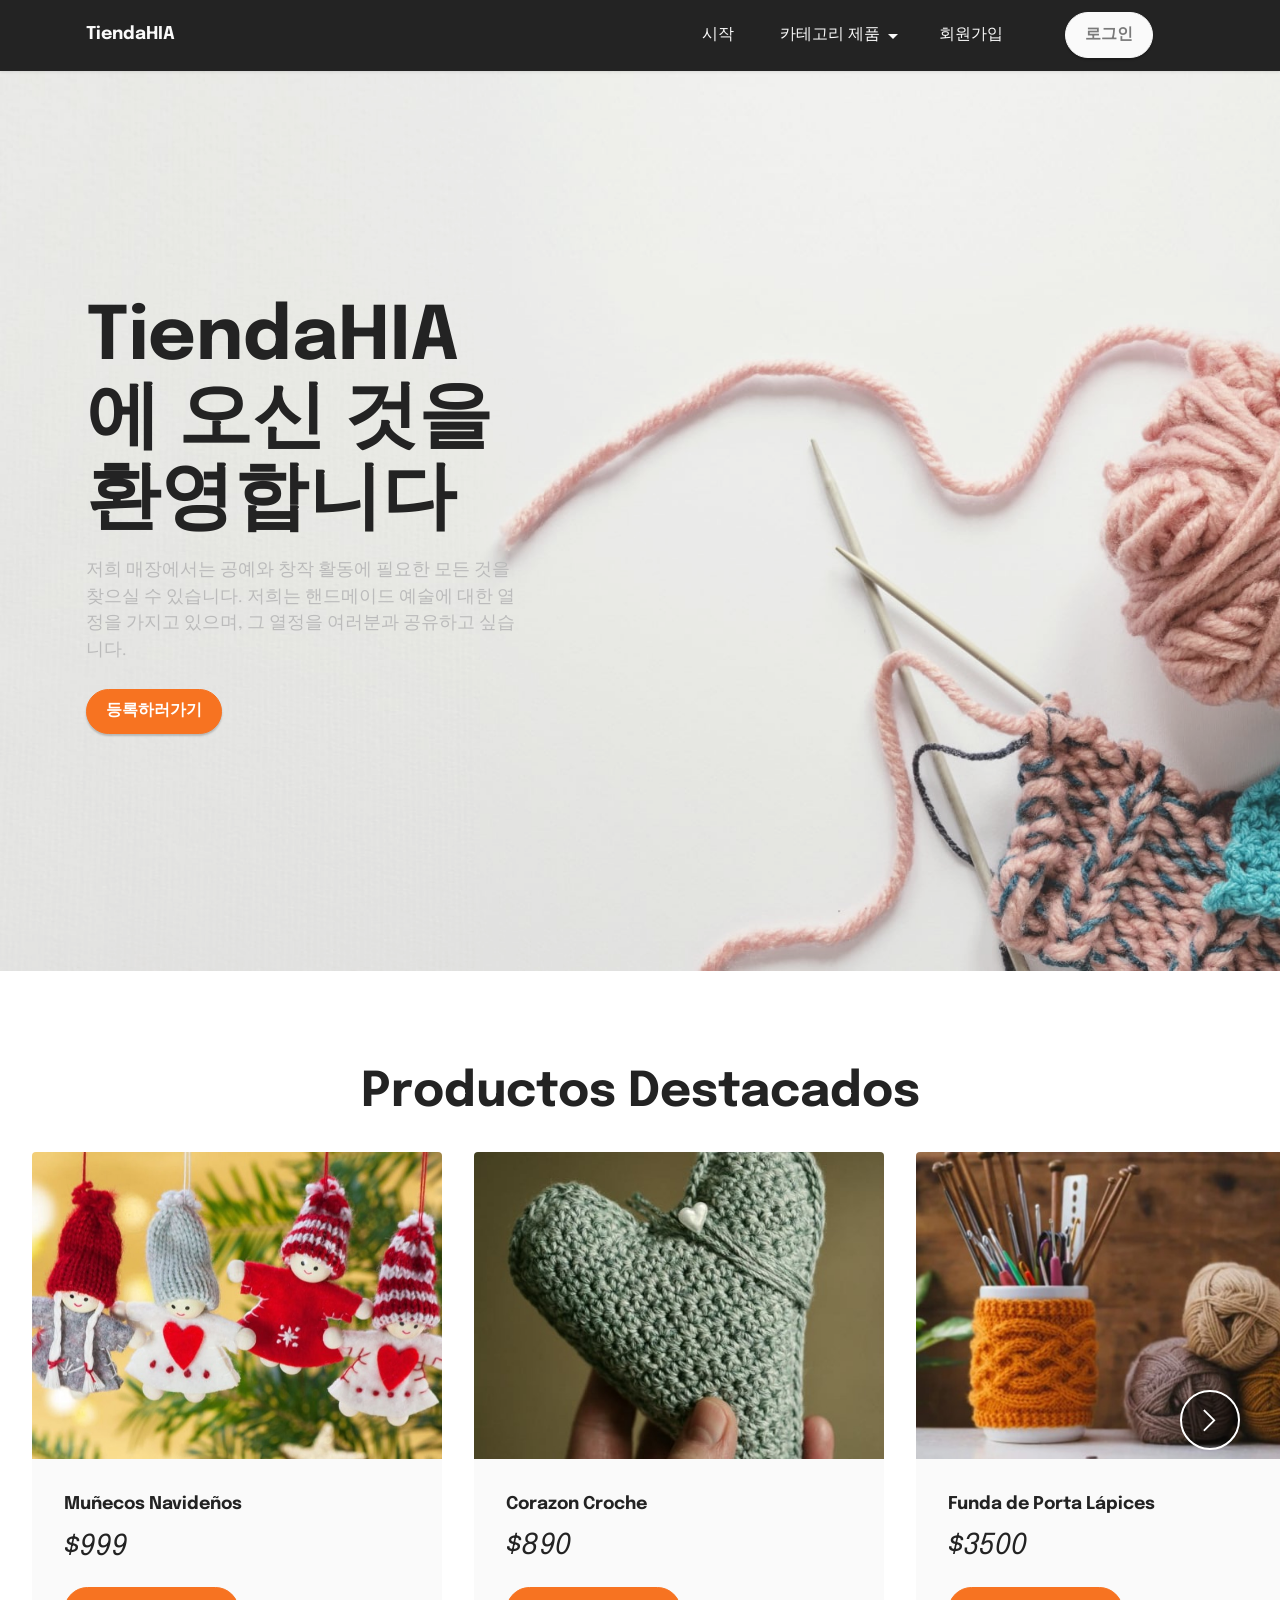
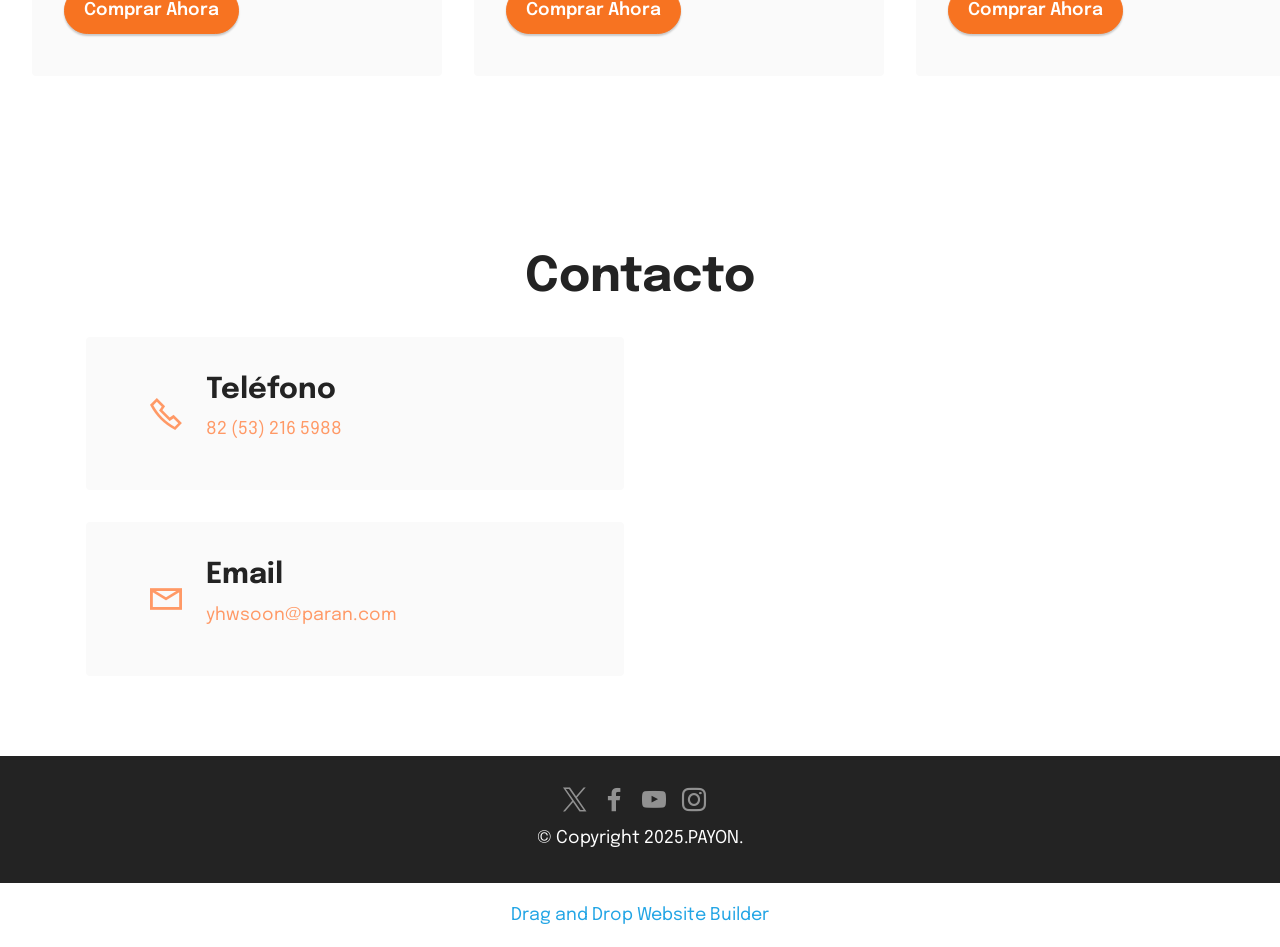
==== commit b7c94cfc: "create github pages" ====
--- a/index.html
+++ b/index.html
@@ -19,7 +19,7 @@
   <link rel="stylesheet" href="assets/theme/css/style.css">
   <link rel="preload" href="https://fonts.googleapis.com/css?family=Epilogue:100,200,300,400,500,600,700,800,900,100i,200i,300i,400i,500i,600i,700i,800i,900i&display=swap" as="style" onload="this.onload=null;this.rel='stylesheet'">
   <noscript><link rel="stylesheet" href="https://fonts.googleapis.com/css?family=Epilogue:100,200,300,400,500,600,700,800,900,100i,200i,300i,400i,500i,600i,700i,800i,900i&display=swap"></noscript>
-  <link rel="preload" as="style" href="assets/mobirise/css/mbr-additional.css?v=h66QSD"><link rel="stylesheet" href="assets/mobirise/css/mbr-additional.css?v=h66QSD" type="text/css">
+  <link rel="preload" as="style" href="assets/mobirise/css/mbr-additional.css?v=RvKSLB"><link rel="stylesheet" href="assets/mobirise/css/mbr-additional.css?v=RvKSLB" type="text/css">
 
   
   
@@ -46,11 +46,11 @@
             </button>
             <div class="collapse navbar-collapse" id="navbarSupportedContent">
                 <ul class="navbar-nav nav-dropdown" data-app-modern-menu="true"><li class="nav-item"><a class="nav-link link text-white text-primary display-4" href="index.html">시작</a></li>
-                    <li class="nav-item dropdown"><a class="nav-link link dropdown-toggle text-white display-4" href="page1.html" data-toggle="dropdown-submenu" data-bs-toggle="dropdown" data-bs-auto-close="outside" aria-expanded="false">&nbsp;카테고리 제품</a><div class="dropdown-menu" aria-labelledby="dropdown-944"><a class="dropdown-item text-white text-primary display-4" href="page1.html">데코레이션</a><a class="dropdown-item text-white text-primary display-4" href="page7.html">라커룸</a></div></li>
-                    <li class="nav-item"><a class="nav-link link text-white text-primary display-4" href="page3.html">회원가입</a>
+                    <li class="nav-item dropdown"><a class="nav-link link dropdown-toggle text-white display-4" href="page1.html" data-toggle="dropdown-submenu" data-bs-toggle="dropdown" data-bs-auto-close="outside" aria-expanded="false">&nbsp;카테고리 제품</a><div class="dropdown-menu" aria-labelledby="dropdown-944"><a class="dropdown-item text-white text-primary display-4" href="productd.html">데코레이션</a><a class="dropdown-item text-white text-primary display-4" href="productv.html">라커룸</a></div></li>
+                    <li class="nav-item"><a class="nav-link link text-white text-primary display-4" href="register.html">회원가입</a>
                     </li></ul>
                 
-                <div class="navbar-buttons mbr-section-btn"><a class="btn btn-white display-4" href="page6.html">로그인</a></div>
+                <div class="navbar-buttons mbr-section-btn"><a class="btn btn-white display-4" href="Login.html">로그인</a></div>
             </div>
         </div>
     </nav>
@@ -70,7 +70,7 @@
                 
                 <p class="mbr-text mbr-fonts-style display-7">
                     저희 매장에서는 공예와 창작 활동에 필요한 모든 것을 찾으실 수 있습니다. 저희는 핸드메이드 예술에 대한 열정을 가지고 있으며, 그 열정을 여러분과 공유하고 싶습니다.</p>
-                <div class="mbr-section-btn mt-3"><a class="btn btn-warning display-4" href="page3.html">등록하러가기</a></div>
+                <div class="mbr-section-btn mt-3"><a class="btn btn-warning display-4" href="register.html">등록하러가기</a></div>
             </div>
         </div>
     </div>
@@ -102,7 +102,7 @@
                                     <em>$999</em></h6>
                                 
                             </div>
-                            <div class="mbr-section-btn item-footer mt-2"><a href="page4.html" class="btn item-btn btn-warning display-7" target="_blank">Comprar Ahora</a></div>
+                            <div class="mbr-section-btn item-footer mt-2"><a href="compare.html" class="btn item-btn btn-warning display-7" target="_blank">Comprar Ahora</a></div>
                         </div>
                     </div><div class="embla__slide slider-image item" style="margin-left: 1rem; margin-right: 1rem;">
                         <div class="slide-content">
@@ -116,7 +116,7 @@
                                 <h6 class="item-subtitle mbr-fonts-style mt-1 display-5"><em>$890</em></h6>
                                 
                             </div>
-                            <div class="mbr-section-btn item-footer mt-2"><a href="page4.html" class="btn item-btn btn-warning display-7" target="_blank">Comprar Ahora</a></div>
+                            <div class="mbr-section-btn item-footer mt-2"><a href="compare.html" class="btn item-btn btn-warning display-7" target="_blank">Comprar Ahora</a></div>
                         </div>
                     </div><div class="embla__slide slider-image item" style="margin-left: 1rem; margin-right: 1rem;">
                         <div class="slide-content">
@@ -131,7 +131,7 @@
                                     <em>$3500</em></h6>
                                 
                             </div>
-                            <div class="mbr-section-btn item-footer mt-2"><a href="page4.html" class="btn item-btn btn-warning display-7" target="_blank">Comprar Ahora</a></div>
+                            <div class="mbr-section-btn item-footer mt-2"><a href="compare.html" class="btn item-btn btn-warning display-7" target="_blank">Comprar Ahora</a></div>
                         </div>
                     </div>
                     <div class="embla__slide slider-image item" style="margin-left: 1rem; margin-right: 1rem;">
@@ -147,7 +147,7 @@
                                     <em>$12500</em></h6>
                                 
                             </div>
-                            <div class="mbr-section-btn item-footer mt-2"><a href="page4.html" class="btn item-btn btn-warning display-7" target="_blank">Comprar Ahora</a></div>
+                            <div class="mbr-section-btn item-footer mt-2"><a href="compare.html" class="btn item-btn btn-warning display-7" target="_blank">Comprar Ahora</a></div>
                         </div>
                     </div>
                     <div class="embla__slide slider-image item" style="margin-left: 1rem; margin-right: 1rem;">
@@ -281,7 +281,7 @@
             </div>
         </div>
     </div>
-</section><section class="display-7" style="padding: 0;align-items: center;justify-content: center;flex-wrap: wrap;    align-content: center;display: flex;position: relative;height: 4rem;"><a href="https://mobiri.se/1719499" style="flex: 1 1;height: 4rem;position: absolute;width: 100%;z-index: 1;"><img alt="" style="height: 4rem;" src="[data-uri]"></a><p style="margin: 0;text-align: center;" class="display-7">&#8204;</p><a style="z-index:1" href="https://mobirise.com/offline-website-builder.html">Offline Website Maker</a></section><script src="assets/bootstrap/js/bootstrap.bundle.min.js"></script>  <script src="assets/smoothscroll/smooth-scroll.js"></script>  <script src="assets/ytplayer/index.js"></script>  <script src="assets/dropdown/js/navbar-dropdown.js"></script>  <script src="assets/embla/embla.min.js"></script>  <script src="assets/embla/script.js"></script>  <script src="assets/theme/js/script.js"></script>  
+</section><section class="display-7" style="padding: 0;align-items: center;justify-content: center;flex-wrap: wrap;    align-content: center;display: flex;position: relative;height: 4rem;"><a href="https://mobiri.se/1719499" style="flex: 1 1;height: 4rem;position: absolute;width: 100%;z-index: 1;"><img alt="" style="height: 4rem;" src="[data-uri]"></a><p style="margin: 0;text-align: center;" class="display-7">&#8204;</p><a style="z-index:1" href="https://mobirise.com/drag-drop-website-builder.html">Drag and Drop Website Builder</a></section><script src="assets/bootstrap/js/bootstrap.bundle.min.js"></script>  <script src="assets/smoothscroll/smooth-scroll.js"></script>  <script src="assets/ytplayer/index.js"></script>  <script src="assets/dropdown/js/navbar-dropdown.js"></script>  <script src="assets/embla/embla.min.js"></script>  <script src="assets/embla/script.js"></script>  <script src="assets/theme/js/script.js"></script>  
   
   
 </body>
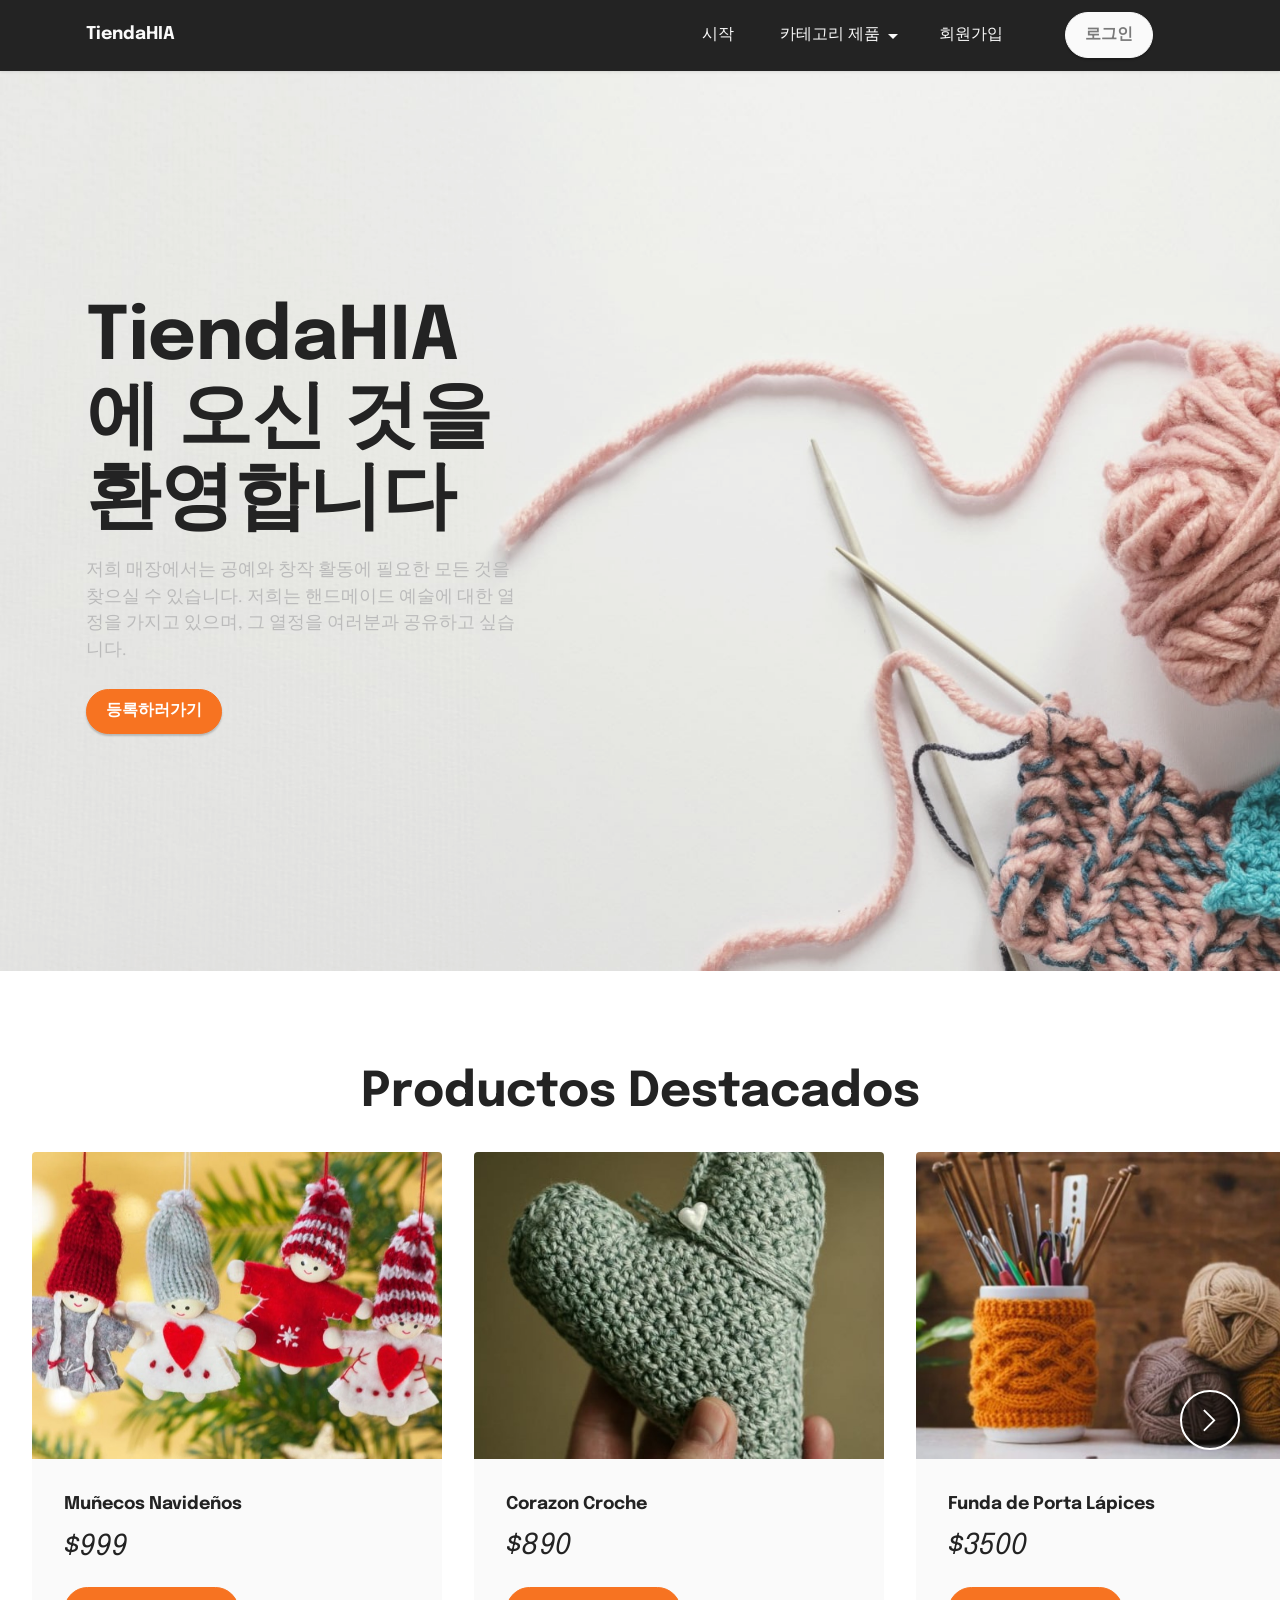
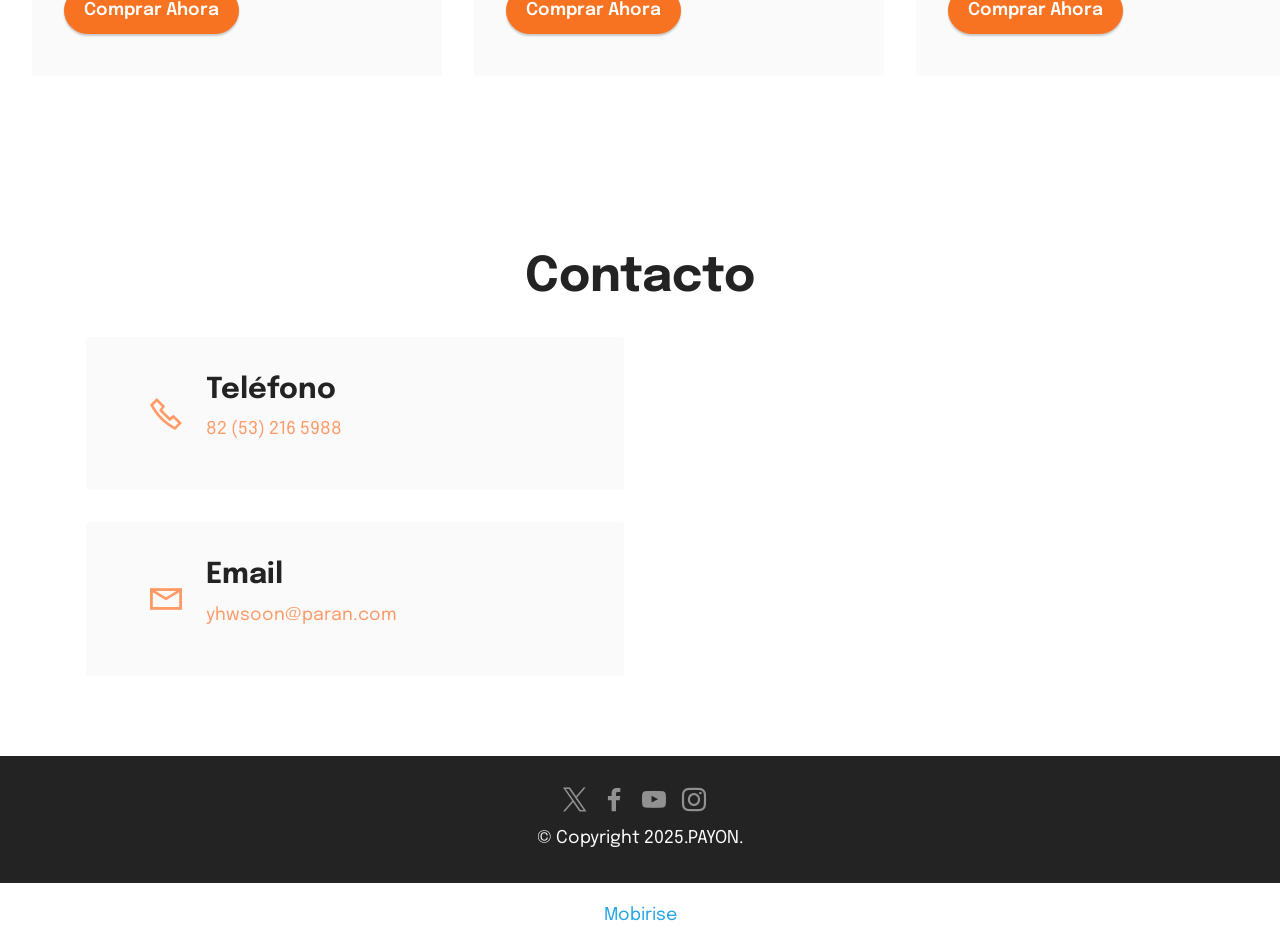
==== commit 7ea81adc: "create github pages" ====
--- a/index.html
+++ b/index.html
@@ -19,7 +19,7 @@
   <link rel="stylesheet" href="assets/theme/css/style.css">
   <link rel="preload" href="https://fonts.googleapis.com/css?family=Epilogue:100,200,300,400,500,600,700,800,900,100i,200i,300i,400i,500i,600i,700i,800i,900i&display=swap" as="style" onload="this.onload=null;this.rel='stylesheet'">
   <noscript><link rel="stylesheet" href="https://fonts.googleapis.com/css?family=Epilogue:100,200,300,400,500,600,700,800,900,100i,200i,300i,400i,500i,600i,700i,800i,900i&display=swap"></noscript>
-  <link rel="preload" as="style" href="assets/mobirise/css/mbr-additional.css?v=RvKSLB"><link rel="stylesheet" href="assets/mobirise/css/mbr-additional.css?v=RvKSLB" type="text/css">
+  <link rel="preload" as="style" href="assets/mobirise/css/mbr-additional.css?v=sc6Zuf"><link rel="stylesheet" href="assets/mobirise/css/mbr-additional.css?v=sc6Zuf" type="text/css">
 
   
   
@@ -281,7 +281,7 @@
             </div>
         </div>
     </div>
-</section><section class="display-7" style="padding: 0;align-items: center;justify-content: center;flex-wrap: wrap;    align-content: center;display: flex;position: relative;height: 4rem;"><a href="https://mobiri.se/1719499" style="flex: 1 1;height: 4rem;position: absolute;width: 100%;z-index: 1;"><img alt="" style="height: 4rem;" src="[data-uri]"></a><p style="margin: 0;text-align: center;" class="display-7">&#8204;</p><a style="z-index:1" href="https://mobirise.com/drag-drop-website-builder.html">Drag and Drop Website Builder</a></section><script src="assets/bootstrap/js/bootstrap.bundle.min.js"></script>  <script src="assets/smoothscroll/smooth-scroll.js"></script>  <script src="assets/ytplayer/index.js"></script>  <script src="assets/dropdown/js/navbar-dropdown.js"></script>  <script src="assets/embla/embla.min.js"></script>  <script src="assets/embla/script.js"></script>  <script src="assets/theme/js/script.js"></script>  
+</section><section class="display-7" style="padding: 0;align-items: center;justify-content: center;flex-wrap: wrap;    align-content: center;display: flex;position: relative;height: 4rem;"><a href="https://mobiri.se/1719499" style="flex: 1 1;height: 4rem;position: absolute;width: 100%;z-index: 1;"><img alt="" style="height: 4rem;" src="[data-uri]"></a><p style="margin: 0;text-align: center;" class="display-7">&#8204;</p><a style="z-index:1" href="https://mobirise.com">Mobirise </a></section><script src="assets/bootstrap/js/bootstrap.bundle.min.js"></script>  <script src="assets/smoothscroll/smooth-scroll.js"></script>  <script src="assets/ytplayer/index.js"></script>  <script src="assets/dropdown/js/navbar-dropdown.js"></script>  <script src="assets/embla/embla.min.js"></script>  <script src="assets/embla/script.js"></script>  <script src="assets/theme/js/script.js"></script>  
   
   
 </body>
--- a/assets/mobirise/css/mbr-additional.css
+++ b/assets/mobirise/css/mbr-additional.css
@@ -1356,6 +1356,111 @@
 .cid-tUC3VmVZYw .media-container-row .row-copirayt p {
   width: 100%;
 }
+.cid-tUCa6MEKL8 {
+  background-color: #fafafa;
+}
+.cid-tUCa6MEKL8 .mbr-text,
+.cid-tUCa6MEKL8 .mbr-section-btn {
+  color: #232323;
+}
+@media (max-width: 991px) {
+  .cid-tUCa6MEKL8 .mbr-text,
+  .cid-tUCa6MEKL8 .mbr-section-title {
+    text-align: center;
+  }
+}
+.cid-tUCa6MEKL8 a.btn {
+  height: 100%;
+  margin: 0;
+}
+.cid-tUCa6MEKL8 .mbr-section-btn {
+  display: flex;
+  margin-bottom: 1.2rem;
+  width: 100%;
+}
+.cid-tUCa6MEKL8 .mbr-section-btn .btn {
+  width: 100%;
+}
+@media (max-width: 991px) {
+  .cid-tUCa6MEKL8 .image-wrapper {
+    margin-bottom: 2rem;
+  }
+  .cid-tUCa6MEKL8 .content-wrapper {
+    flex-direction: column-reverse;
+  }
+}
+.cid-tUCa6MEKL8 .justify-content-center {
+  align-items: center;
+}
+.cid-tUC3VmVZYw {
+  padding-top: 2rem;
+  padding-bottom: 2rem;
+  background-color: #232323;
+}
+.cid-tUC3VmVZYw .row-links {
+  width: 100%;
+  justify-content: center;
+}
+.cid-tUC3VmVZYw .social-row {
+  width: 100%;
+  justify-content: center;
+}
+.cid-tUC3VmVZYw .media-container-row {
+  flex-direction: column;
+  justify-content: center;
+  align-items: center;
+}
+.cid-tUC3VmVZYw .media-container-row .foot-menu {
+  list-style: none;
+  display: flex;
+  justify-content: center;
+  flex-wrap: wrap;
+  padding: 0;
+  margin-bottom: 0;
+}
+.cid-tUC3VmVZYw .media-container-row .foot-menu li {
+  padding: 0 1rem 1rem 1rem;
+}
+.cid-tUC3VmVZYw .media-container-row .foot-menu li p {
+  margin: 0;
+}
+.cid-tUC3VmVZYw .media-container-row .social-list {
+  width: auto;
+  padding-left: 0;
+  margin-bottom: 0;
+  list-style: none;
+  display: flex;
+  flex-wrap: wrap;
+  justify-content: flex-end;
+}
+.cid-tUC3VmVZYw .media-container-row .social-list .mbr-iconfont-social {
+  font-size: 1.5rem;
+  color: #ffffff;
+}
+.cid-tUC3VmVZYw .media-container-row .social-list .soc-item {
+  margin: 0 .5rem;
+}
+.cid-tUC3VmVZYw .media-container-row .social-list a {
+  margin: 0;
+  opacity: .5;
+  transition: .2s linear;
+}
+.cid-tUC3VmVZYw .media-container-row .social-list a:hover {
+  opacity: 1;
+}
+@media (max-width: 767px) {
+  .cid-tUC3VmVZYw .media-container-row .social-list {
+    -webkit-justify-content: center;
+    justify-content: center;
+  }
+}
+.cid-tUC3VmVZYw .media-container-row .row-copirayt {
+  word-break: break-word;
+  width: 100%;
+}
+.cid-tUC3VmVZYw .media-container-row .row-copirayt p {
+  width: 100%;
+}
 .cid-tUC8tlPBN8 .navbar-dropdown {
   position: relative !important;
 }
@@ -1696,110 +1801,31 @@
     left: -1rem;
   }
 }
-.cid-tUC3VmVZYw {
-  padding-top: 2rem;
-  padding-bottom: 2rem;
-  background-color: #232323;
-}
-.cid-tUC3VmVZYw .row-links {
-  width: 100%;
-  justify-content: center;
-}
-.cid-tUC3VmVZYw .social-row {
-  width: 100%;
-  justify-content: center;
-}
-.cid-tUC3VmVZYw .media-container-row {
-  flex-direction: column;
-  justify-content: center;
-  align-items: center;
-}
-.cid-tUC3VmVZYw .media-container-row .foot-menu {
-  list-style: none;
-  display: flex;
-  justify-content: center;
-  flex-wrap: wrap;
-  padding: 0;
-  margin-bottom: 0;
-}
-.cid-tUC3VmVZYw .media-container-row .foot-menu li {
-  padding: 0 1rem 1rem 1rem;
-}
-.cid-tUC3VmVZYw .media-container-row .foot-menu li p {
-  margin: 0;
-}
-.cid-tUC3VmVZYw .media-container-row .social-list {
-  width: auto;
-  padding-left: 0;
-  margin-bottom: 0;
-  list-style: none;
-  display: flex;
-  flex-wrap: wrap;
-  justify-content: flex-end;
-}
-.cid-tUC3VmVZYw .media-container-row .social-list .mbr-iconfont-social {
-  font-size: 1.5rem;
-  color: #ffffff;
-}
-.cid-tUC3VmVZYw .media-container-row .social-list .soc-item {
-  margin: 0 .5rem;
-}
-.cid-tUC3VmVZYw .media-container-row .social-list a {
-  margin: 0;
-  opacity: .5;
-  transition: .2s linear;
-}
-.cid-tUC3VmVZYw .media-container-row .social-list a:hover {
-  opacity: 1;
-}
-@media (max-width: 767px) {
-  .cid-tUC3VmVZYw .media-container-row .social-list {
-    -webkit-justify-content: center;
-    justify-content: center;
-  }
-}
-.cid-tUC3VmVZYw .media-container-row .row-copirayt {
-  word-break: break-word;
-  width: 100%;
-}
-.cid-tUC3VmVZYw .media-container-row .row-copirayt p {
-  width: 100%;
-}
-.cid-tUCa6MEKL8 {
-  background-color: #fafafa;
-}
-.cid-tUCa6MEKL8 .mbr-text,
-.cid-tUCa6MEKL8 .mbr-section-btn {
-  color: #232323;
-}
-@media (max-width: 991px) {
-  .cid-tUCa6MEKL8 .mbr-text,
-  .cid-tUCa6MEKL8 .mbr-section-title {
-    text-align: center;
-  }
-}
-.cid-tUCa6MEKL8 a.btn {
-  height: 100%;
-  margin: 0;
-}
-.cid-tUCa6MEKL8 .mbr-section-btn {
-  display: flex;
-  margin-bottom: 1.2rem;
-  width: 100%;
-}
-.cid-tUCa6MEKL8 .mbr-section-btn .btn {
-  width: 100%;
-}
-@media (max-width: 991px) {
-  .cid-tUCa6MEKL8 .image-wrapper {
-    margin-bottom: 2rem;
-  }
-  .cid-tUCa6MEKL8 .content-wrapper {
-    flex-direction: column-reverse;
-  }
-}
-.cid-tUCa6MEKL8 .justify-content-center {
-  align-items: center;
+.cid-tUCv0lP7UY {
+  padding-top: 5rem;
+  padding-bottom: 0rem;
+  background-color: #ffffff;
+}
+.cid-tUCv0lP7UY .mbr-overlay {
+  background-color: #ffffff;
+  opacity: 0.4;
+}
+@media (min-width: 992px) {
+  .cid-tUCv0lP7UY form {
+    width: 50%;
+  }
+}
+.cid-tUCv0lP7UY form .mbr-section-btn {
+  text-align: center;
+  width: 100%;
+}
+.cid-tUCv0lP7UY form .mbr-section-btn .btn {
+  width: 100%;
+}
+.cid-tUCb2tc7fp {
+  padding-top: 0rem;
+  padding-bottom: 6rem;
+  background-color: #ffffff;
 }
 .cid-tUC3VmVZYw {
   padding-top: 2rem;
@@ -2210,31 +2236,36 @@
     left: -1rem;
   }
 }
-.cid-tUCv0lP7UY {
+.cid-tUCuJyMhp7 {
   padding-top: 5rem;
-  padding-bottom: 0rem;
+  padding-bottom: 5rem;
   background-color: #ffffff;
 }
-.cid-tUCv0lP7UY .mbr-overlay {
+.cid-tUCuJyMhp7 .mbr-overlay {
   background-color: #ffffff;
   opacity: 0.4;
 }
+.cid-tUCuJyMhp7 form.mbr-form {
+  border-radius: 10px;
+  background-color: #fafafa;
+}
 @media (min-width: 992px) {
-  .cid-tUCv0lP7UY form {
-    width: 50%;
-  }
-}
-.cid-tUCv0lP7UY form .mbr-section-btn {
+  .cid-tUCuJyMhp7 form.mbr-form {
+    padding: 3rem 2rem;
+    width: 60%;
+  }
+}
+@media (max-width: 991px) {
+  .cid-tUCuJyMhp7 form.mbr-form {
+    padding: 1rem;
+  }
+}
+.cid-tUCuJyMhp7 form.mbr-form .mbr-section-btn {
   text-align: center;
   width: 100%;
 }
-.cid-tUCv0lP7UY form .mbr-section-btn .btn {
-  width: 100%;
-}
-.cid-tUCb2tc7fp {
-  padding-top: 0rem;
-  padding-bottom: 6rem;
-  background-color: #ffffff;
+.cid-tUCuJyMhp7 form.mbr-form .mbr-section-btn .btn {
+  width: 100%;
 }
 .cid-tUC3VmVZYw {
   padding-top: 2rem;
@@ -2303,6 +2334,611 @@
   width: 100%;
 }
 .cid-tUC3VmVZYw .media-container-row .row-copirayt p {
+  width: 100%;
+}
+.cid-tUERzECiAt .navbar-dropdown {
+  position: relative !important;
+}
+.cid-tUERzECiAt .dropdown-item:before {
+  font-family: Moririse2 !important;
+  content: "\e966";
+  display: inline-block;
+  width: 0;
+  position: absolute;
+  left: 1rem;
+  top: 0.5rem;
+  margin-right: 0.5rem;
+  line-height: 1;
+  font-size: inherit;
+  vertical-align: middle;
+  text-align: center;
+  overflow: hidden;
+  transform: scale(0, 1);
+  transition: all 0.25s ease-in-out;
+}
+.cid-tUERzECiAt .dropdown-menu {
+  padding: 0;
+  border-radius: 4px;
+  box-shadow: 0 1px 3px 0 rgba(0, 0, 0, 0.1);
+}
+.cid-tUERzECiAt .dropdown-item {
+  border-bottom: 1px solid #e6e6e6;
+}
+.cid-tUERzECiAt .dropdown-item:hover,
+.cid-tUERzECiAt .dropdown-item:focus {
+  background: #22a5e5 !important;
+  color: white !important;
+}
+.cid-tUERzECiAt .dropdown-item:first-child {
+  border-top-left-radius: 4px;
+  border-top-right-radius: 4px;
+}
+.cid-tUERzECiAt .dropdown-item:last-child {
+  border-bottom: none;
+  border-bottom-left-radius: 4px;
+  border-bottom-right-radius: 4px;
+}
+.cid-tUERzECiAt .nav-dropdown .link {
+  padding: 0 0.3em !important;
+  margin: 0.667em 1em !important;
+}
+.cid-tUERzECiAt .nav-dropdown .link.dropdown-toggle::after {
+  margin-left: 0.5rem;
+  margin-top: 0.2rem;
+}
+.cid-tUERzECiAt .nav-link {
+  position: relative;
+}
+.cid-tUERzECiAt .container {
+  display: flex;
+  margin: auto;
+}
+.cid-tUERzECiAt .iconfont-wrapper {
+  color: #000000 !important;
+  font-size: 1.5rem;
+  padding-right: 0.5rem;
+}
+.cid-tUERzECiAt .dropdown-menu,
+.cid-tUERzECiAt .navbar.opened {
+  background: #232323 !important;
+}
+.cid-tUERzECiAt .nav-item:focus,
+.cid-tUERzECiAt .nav-link:focus {
+  outline: none;
+}
+.cid-tUERzECiAt .dropdown .dropdown-menu .dropdown-item {
+  width: auto;
+  transition: all 0.25s ease-in-out;
+}
+.cid-tUERzECiAt .dropdown .dropdown-menu .dropdown-item::after {
+  right: 0.5rem;
+}
+.cid-tUERzECiAt .dropdown .dropdown-menu .dropdown-item .mbr-iconfont {
+  margin-right: 0.5rem;
+  vertical-align: sub;
+}
+.cid-tUERzECiAt .dropdown .dropdown-menu .dropdown-item .mbr-iconfont:before {
+  display: inline-block;
+  transform: scale(1, 1);
+  transition: all 0.25s ease-in-out;
+}
+.cid-tUERzECiAt .collapsed .dropdown-menu .dropdown-item:before {
+  display: none;
+}
+.cid-tUERzECiAt .collapsed .dropdown .dropdown-menu .dropdown-item {
+  padding: 0.235em 1.5em 0.235em 1.5em !important;
+  transition: none;
+  margin: 0 !important;
+}
+.cid-tUERzECiAt .navbar {
+  min-height: 70px;
+  transition: all 0.3s;
+  border-bottom: 1px solid transparent;
+  box-shadow: 0 1px 3px 0 rgba(0, 0, 0, 0.1);
+  background: #232323;
+}
+.cid-tUERzECiAt .navbar.opened {
+  transition: all 0.3s;
+}
+.cid-tUERzECiAt .navbar .dropdown-item {
+  padding: 0.5rem 1.8rem;
+}
+.cid-tUERzECiAt .navbar .navbar-logo img {
+  width: auto;
+}
+.cid-tUERzECiAt .navbar .navbar-collapse {
+  justify-content: flex-end;
+  z-index: 1;
+}
+.cid-tUERzECiAt .navbar.collapsed {
+  justify-content: center;
+}
+.cid-tUERzECiAt .navbar.collapsed .nav-item .nav-link::before {
+  display: none;
+}
+.cid-tUERzECiAt .navbar.collapsed.opened .dropdown-menu {
+  top: 0;
+}
+.cid-tUERzECiAt .navbar.collapsed .dropdown-menu .dropdown-submenu {
+  left: 0 !important;
+}
+.cid-tUERzECiAt .navbar.collapsed .dropdown-menu .dropdown-item:after {
+  right: auto;
+}
+.cid-tUERzECiAt .navbar.collapsed .dropdown-menu .dropdown-toggle[data-toggle="dropdown-submenu"]:after {
+  margin-left: 0.5rem;
+  margin-top: 0.2rem;
+  border-top: 0.35em solid;
+  border-right: 0.35em solid transparent;
+  border-left: 0.35em solid transparent;
+  border-bottom: 0;
+  top: 41%;
+}
+.cid-tUERzECiAt .navbar.collapsed ul.navbar-nav li {
+  margin: auto;
+}
+.cid-tUERzECiAt .navbar.collapsed .dropdown-menu .dropdown-item {
+  padding: 0.25rem 1.5rem;
+  text-align: center;
+}
+.cid-tUERzECiAt .navbar.collapsed .icons-menu {
+  padding-left: 0;
+  padding-right: 0;
+  padding-top: 0.5rem;
+  padding-bottom: 0.5rem;
+}
+@media (max-width: 991px) {
+  .cid-tUERzECiAt .navbar .nav-item .nav-link::before {
+    display: none;
+  }
+  .cid-tUERzECiAt .navbar.opened .dropdown-menu {
+    top: 0;
+  }
+  .cid-tUERzECiAt .navbar .dropdown-menu .dropdown-submenu {
+    left: 0 !important;
+  }
+  .cid-tUERzECiAt .navbar .dropdown-menu .dropdown-item:after {
+    right: auto;
+  }
+  .cid-tUERzECiAt .navbar .dropdown-menu .dropdown-toggle[data-toggle="dropdown-submenu"]:after {
+    margin-left: 0.5rem;
+    margin-top: 0.2rem;
+    border-top: 0.35em solid;
+    border-right: 0.35em solid transparent;
+    border-left: 0.35em solid transparent;
+    border-bottom: 0;
+    top: 40%;
+  }
+  .cid-tUERzECiAt .navbar .navbar-logo img {
+    height: 3rem !important;
+  }
+  .cid-tUERzECiAt .navbar ul.navbar-nav li {
+    margin: auto;
+  }
+  .cid-tUERzECiAt .navbar .dropdown-menu .dropdown-item {
+    padding: 0.25rem 1.5rem !important;
+    text-align: center;
+  }
+  .cid-tUERzECiAt .navbar .navbar-brand {
+    flex-shrink: initial;
+    flex-basis: auto;
+    word-break: break-word;
+    padding-right: 2rem;
+  }
+  .cid-tUERzECiAt .navbar .navbar-toggler {
+    flex-basis: auto;
+  }
+  .cid-tUERzECiAt .navbar .icons-menu {
+    padding-left: 0;
+    padding-top: 0.5rem;
+    padding-bottom: 0.5rem;
+  }
+}
+.cid-tUERzECiAt .navbar.navbar-short {
+  min-height: 60px;
+}
+.cid-tUERzECiAt .navbar.navbar-short .navbar-logo img {
+  height: 2.5rem !important;
+}
+.cid-tUERzECiAt .navbar.navbar-short .navbar-brand {
+  min-height: 60px;
+  padding: 0;
+}
+.cid-tUERzECiAt .navbar-brand {
+  min-height: 70px;
+  flex-shrink: 0;
+  align-items: center;
+  margin-right: 0;
+  padding: 10px 0;
+  transition: all 0.3s;
+  word-break: break-word;
+  z-index: 1;
+}
+.cid-tUERzECiAt .navbar-brand .navbar-caption {
+  line-height: inherit !important;
+}
+.cid-tUERzECiAt .navbar-brand .navbar-logo a {
+  outline: none;
+}
+.cid-tUERzECiAt .dropdown-item.active,
+.cid-tUERzECiAt .dropdown-item:active {
+  background-color: transparent;
+}
+.cid-tUERzECiAt .navbar-expand-lg .navbar-nav .nav-link {
+  padding: 0;
+}
+.cid-tUERzECiAt .nav-dropdown .link.dropdown-toggle {
+  margin-right: 1.667em;
+}
+.cid-tUERzECiAt .nav-dropdown .link.dropdown-toggle[aria-expanded="true"] {
+  margin-right: 0;
+  padding: 0.667em 1.667em;
+}
+.cid-tUERzECiAt .navbar.navbar-expand-lg .dropdown .dropdown-menu {
+  background: #232323;
+}
+.cid-tUERzECiAt .navbar.navbar-expand-lg .dropdown .dropdown-menu .dropdown-submenu {
+  margin: 0;
+  left: 100%;
+}
+.cid-tUERzECiAt .navbar .dropdown.open > .dropdown-menu {
+  display: block;
+}
+.cid-tUERzECiAt ul.navbar-nav {
+  flex-wrap: wrap;
+}
+.cid-tUERzECiAt .navbar-buttons {
+  text-align: center;
+  min-width: 170px;
+}
+.cid-tUERzECiAt button.navbar-toggler {
+  outline: none;
+  width: 31px;
+  height: 20px;
+  cursor: pointer;
+  transition: all 0.2s;
+  position: relative;
+  align-self: center;
+}
+.cid-tUERzECiAt button.navbar-toggler .hamburger span {
+  position: absolute;
+  right: 0;
+  width: 30px;
+  height: 2px;
+  border-right: 5px;
+  background-color: #ffffff;
+}
+.cid-tUERzECiAt button.navbar-toggler .hamburger span:nth-child(1) {
+  top: 0;
+  transition: all 0.2s;
+}
+.cid-tUERzECiAt button.navbar-toggler .hamburger span:nth-child(2) {
+  top: 8px;
+  transition: all 0.15s;
+}
+.cid-tUERzECiAt button.navbar-toggler .hamburger span:nth-child(3) {
+  top: 8px;
+  transition: all 0.15s;
+}
+.cid-tUERzECiAt button.navbar-toggler .hamburger span:nth-child(4) {
+  top: 16px;
+  transition: all 0.2s;
+}
+.cid-tUERzECiAt nav.opened .hamburger span:nth-child(1) {
+  top: 8px;
+  width: 0;
+  opacity: 0;
+  right: 50%;
+  transition: all 0.2s;
+}
+.cid-tUERzECiAt nav.opened .hamburger span:nth-child(2) {
+  transform: rotate(45deg);
+  transition: all 0.25s;
+}
+.cid-tUERzECiAt nav.opened .hamburger span:nth-child(3) {
+  transform: rotate(-45deg);
+  transition: all 0.25s;
+}
+.cid-tUERzECiAt nav.opened .hamburger span:nth-child(4) {
+  top: 8px;
+  width: 0;
+  opacity: 0;
+  right: 50%;
+  transition: all 0.2s;
+}
+.cid-tUERzECiAt .navbar-dropdown {
+  padding: 0 1rem;
+}
+.cid-tUERzECiAt a.nav-link {
+  display: flex;
+  align-items: center;
+  justify-content: center;
+}
+.cid-tUERzECiAt .icons-menu {
+  flex-wrap: nowrap;
+  display: flex;
+  justify-content: center;
+  padding-left: 1rem;
+  padding-right: 1rem;
+  padding-top: 0.3rem;
+  text-align: center;
+}
+@media screen and (-ms-high-contrast: active), (-ms-high-contrast: none) {
+  .cid-tUERzECiAt .navbar {
+    height: 70px;
+  }
+  .cid-tUERzECiAt .navbar.opened {
+    height: auto;
+  }
+  .cid-tUERzECiAt .nav-item .nav-link:hover::before {
+    width: 175%;
+    max-width: calc(100% + 2rem);
+    left: -1rem;
+  }
+}
+.cid-tUERzEVUyE {
+  padding-top: 6rem;
+  padding-bottom: 6rem;
+  background-color: #ffffff;
+}
+.cid-tUERzEVUyE img,
+.cid-tUERzEVUyE .item-img {
+  height: 100%;
+  height: 300px;
+  object-fit: cover;
+}
+.cid-tUERzEVUyE .item:focus,
+.cid-tUERzEVUyE span:focus {
+  outline: none;
+}
+.cid-tUERzEVUyE .item {
+  cursor: pointer;
+  margin-bottom: 2rem;
+}
+.cid-tUERzEVUyE .item-wrapper {
+  position: relative;
+  border-radius: 4px;
+  background: #fafafa;
+  height: 100%;
+  display: flex;
+  flex-flow: column nowrap;
+}
+@media (min-width: 992px) {
+  .cid-tUERzEVUyE .item-wrapper .item-content {
+    padding: 2rem 2rem 0;
+  }
+  .cid-tUERzEVUyE .item-wrapper .item-footer {
+    padding: 0 2rem 2rem;
+  }
+}
+@media (max-width: 991px) {
+  .cid-tUERzEVUyE .item-wrapper .item-content {
+    padding: 1rem 1rem 0;
+  }
+  .cid-tUERzEVUyE .item-wrapper .item-footer {
+    padding: 0 1rem 1rem;
+  }
+}
+.cid-tUERzEVUyE .mbr-section-btn {
+  margin-top: auto !important;
+}
+.cid-tUERzEVUyE .mbr-section-title {
+  color: #232323;
+}
+.cid-tUERzEVUyE .mbr-text,
+.cid-tUERzEVUyE .mbr-section-btn {
+  text-align: left;
+}
+.cid-tUERzEVUyE .item-title {
+  text-align: left;
+}
+.cid-tUERzEVUyE .item-subtitle {
+  text-align: left;
+  color: #232323;
+}
+.cid-tUERzFfulk {
+  padding-top: 5rem;
+  padding-bottom: 5rem;
+  background-color: #fafafa;
+}
+.cid-tUERzFfulk .mbr-fallback-image.disabled {
+  display: none;
+}
+.cid-tUERzFfulk .mbr-fallback-image {
+  display: block;
+  background-size: cover;
+  background-position: center center;
+  width: 100%;
+  height: 100%;
+  position: absolute;
+  top: 0;
+}
+.cid-tUERzFfulk .oldcost {
+  text-decoration: line-through;
+  color: #353535;
+}
+.cid-tUERzFfulk .currentcost {
+  color: #232323;
+}
+.cid-tUERzFfulk .card-wrapper {
+  border-radius: 4px;
+  background: #ffffff;
+}
+@media (min-width: 992px) {
+  .cid-tUERzFfulk .text-box {
+    padding: 2rem;
+    padding-right: 4rem;
+  }
+}
+@media (max-width: 991px) {
+  .cid-tUERzFfulk .text-box {
+    padding: 2rem;
+  }
+}
+@media (max-width: 767px) {
+  .cid-tUERzFfulk .text-box {
+    padding: 1rem;
+  }
+}
+.cid-tUERzFfulk .image-wrapper img {
+  width: 100%;
+  object-fit: cover;
+}
+.cid-tUERzFt7al {
+  padding-top: 6rem;
+  padding-bottom: 6rem;
+  background-color: #fafafa;
+}
+.cid-tUERzFt7al .mbr-fallback-image.disabled {
+  display: none;
+}
+.cid-tUERzFt7al .mbr-fallback-image {
+  display: block;
+  background-size: cover;
+  background-position: center center;
+  width: 100%;
+  height: 100%;
+  position: absolute;
+  top: 0;
+}
+@media (max-width: 767px) {
+  .cid-tUERzFt7al .card-box {
+    padding: 1rem;
+  }
+}
+@media (min-width: 768px) {
+  .cid-tUERzFt7al .card-box {
+    padding-right: 2rem;
+  }
+}
+@media (min-width: 992px) {
+  .cid-tUERzFt7al .card-box {
+    padding-left: 2rem;
+    padding-right: 4rem;
+  }
+}
+.cid-tUERzFt7al .item-wrapper {
+  border-radius: 4px;
+  background-color: #ffffff;
+}
+.cid-tUERzFt7al .image-wrapper img {
+  width: 100%;
+  object-fit: cover;
+}
+.cid-tUERzFt7al .item:not(:nth-last-child(1)) {
+  margin-bottom: 2rem;
+}
+.cid-tUERzFPJUS {
+  padding-top: 6rem;
+  padding-bottom: 6rem;
+  background-color: #fafafa;
+}
+.cid-tUERzFPJUS .mbr-fallback-image.disabled {
+  display: none;
+}
+.cid-tUERzFPJUS .mbr-fallback-image {
+  display: block;
+  background-size: cover;
+  background-position: center center;
+  width: 100%;
+  height: 100%;
+  position: absolute;
+  top: 0;
+}
+@media (max-width: 767px) {
+  .cid-tUERzFPJUS .card-box {
+    padding: 1rem;
+  }
+}
+@media (min-width: 768px) {
+  .cid-tUERzFPJUS .card-box {
+    padding-right: 2rem;
+  }
+}
+@media (min-width: 992px) {
+  .cid-tUERzFPJUS .card-box {
+    padding-left: 2rem;
+    padding-right: 4rem;
+  }
+}
+.cid-tUERzFPJUS .item-wrapper {
+  border-radius: 4px;
+  background-color: #ffffff;
+}
+.cid-tUERzFPJUS .image-wrapper img {
+  width: 100%;
+  object-fit: cover;
+}
+.cid-tUERzFPJUS .item:not(:nth-last-child(1)) {
+  margin-bottom: 2rem;
+}
+.cid-tUERzGa3uh {
+  padding-top: 2rem;
+  padding-bottom: 2rem;
+  background-color: #232323;
+}
+.cid-tUERzGa3uh .row-links {
+  width: 100%;
+  justify-content: center;
+}
+.cid-tUERzGa3uh .social-row {
+  width: 100%;
+  justify-content: center;
+}
+.cid-tUERzGa3uh .media-container-row {
+  flex-direction: column;
+  justify-content: center;
+  align-items: center;
+}
+.cid-tUERzGa3uh .media-container-row .foot-menu {
+  list-style: none;
+  display: flex;
+  justify-content: center;
+  flex-wrap: wrap;
+  padding: 0;
+  margin-bottom: 0;
+}
+.cid-tUERzGa3uh .media-container-row .foot-menu li {
+  padding: 0 1rem 1rem 1rem;
+}
+.cid-tUERzGa3uh .media-container-row .foot-menu li p {
+  margin: 0;
+}
+.cid-tUERzGa3uh .media-container-row .social-list {
+  width: auto;
+  padding-left: 0;
+  margin-bottom: 0;
+  list-style: none;
+  display: flex;
+  flex-wrap: wrap;
+  justify-content: flex-end;
+}
+.cid-tUERzGa3uh .media-container-row .social-list .mbr-iconfont-social {
+  font-size: 1.5rem;
+  color: #ffffff;
+}
+.cid-tUERzGa3uh .media-container-row .social-list .soc-item {
+  margin: 0 .5rem;
+}
+.cid-tUERzGa3uh .media-container-row .social-list a {
+  margin: 0;
+  opacity: .5;
+  transition: .2s linear;
+}
+.cid-tUERzGa3uh .media-container-row .social-list a:hover {
+  opacity: 1;
+}
+@media (max-width: 767px) {
+  .cid-tUERzGa3uh .media-container-row .social-list {
+    -webkit-justify-content: center;
+    justify-content: center;
+  }
+}
+.cid-tUERzGa3uh .media-container-row .row-copirayt {
+  word-break: break-word;
+  width: 100%;
+}
+.cid-tUERzGa3uh .media-container-row .row-copirayt p {
   width: 100%;
 }
 .cid-tUC8tlPBN8 .navbar-dropdown {
@@ -2645,36 +3281,153 @@
     left: -1rem;
   }
 }
-.cid-tUCuJyMhp7 {
-  padding-top: 5rem;
-  padding-bottom: 5rem;
+.cid-tUCemhzNhA {
+  padding-top: 6rem;
+  padding-bottom: 6rem;
   background-color: #ffffff;
 }
-.cid-tUCuJyMhp7 .mbr-overlay {
+.cid-tUCemhzNhA img,
+.cid-tUCemhzNhA .item-img {
+  height: 100%;
+  height: 300px;
+  object-fit: cover;
+}
+.cid-tUCemhzNhA .item:focus,
+.cid-tUCemhzNhA span:focus {
+  outline: none;
+}
+.cid-tUCemhzNhA .item {
+  cursor: pointer;
+  margin-bottom: 2rem;
+}
+.cid-tUCemhzNhA .item-wrapper {
+  position: relative;
+  border-radius: 4px;
+  background: #fafafa;
+  height: 100%;
+  display: flex;
+  flex-flow: column nowrap;
+}
+@media (min-width: 992px) {
+  .cid-tUCemhzNhA .item-wrapper .item-content {
+    padding: 2rem 2rem 0;
+  }
+  .cid-tUCemhzNhA .item-wrapper .item-footer {
+    padding: 0 2rem 2rem;
+  }
+}
+@media (max-width: 991px) {
+  .cid-tUCemhzNhA .item-wrapper .item-content {
+    padding: 1rem 1rem 0;
+  }
+  .cid-tUCemhzNhA .item-wrapper .item-footer {
+    padding: 0 1rem 1rem;
+  }
+}
+.cid-tUCemhzNhA .mbr-section-btn {
+  margin-top: auto !important;
+}
+.cid-tUCemhzNhA .mbr-section-title {
+  color: #232323;
+}
+.cid-tUCemhzNhA .mbr-text,
+.cid-tUCemhzNhA .mbr-section-btn {
+  text-align: left;
+}
+.cid-tUCemhzNhA .item-title {
+  text-align: left;
+}
+.cid-tUCemhzNhA .item-subtitle {
+  text-align: left;
+  color: #232323;
+}
+.cid-tUCeIgkH4p {
+  padding-top: 6rem;
+  padding-bottom: 6rem;
+  background-color: #fafafa;
+}
+.cid-tUCeIgkH4p .mbr-fallback-image.disabled {
+  display: none;
+}
+.cid-tUCeIgkH4p .mbr-fallback-image {
+  display: block;
+  background-size: cover;
+  background-position: center center;
+  width: 100%;
+  height: 100%;
+  position: absolute;
+  top: 0;
+}
+@media (max-width: 767px) {
+  .cid-tUCeIgkH4p .card-box {
+    padding: 1rem;
+  }
+}
+@media (min-width: 768px) {
+  .cid-tUCeIgkH4p .card-box {
+    padding-right: 2rem;
+  }
+}
+@media (min-width: 992px) {
+  .cid-tUCeIgkH4p .card-box {
+    padding-left: 2rem;
+    padding-right: 4rem;
+  }
+}
+.cid-tUCeIgkH4p .item-wrapper {
+  border-radius: 4px;
   background-color: #ffffff;
-  opacity: 0.4;
-}
-.cid-tUCuJyMhp7 form.mbr-form {
-  border-radius: 10px;
+}
+.cid-tUCeIgkH4p .image-wrapper img {
+  width: 100%;
+  object-fit: cover;
+}
+.cid-tUCeIgkH4p .item:not(:nth-last-child(1)) {
+  margin-bottom: 2rem;
+}
+.cid-tUCj8ysM0G {
+  padding-top: 6rem;
+  padding-bottom: 6rem;
   background-color: #fafafa;
 }
+.cid-tUCj8ysM0G .mbr-fallback-image.disabled {
+  display: none;
+}
+.cid-tUCj8ysM0G .mbr-fallback-image {
+  display: block;
+  background-size: cover;
+  background-position: center center;
+  width: 100%;
+  height: 100%;
+  position: absolute;
+  top: 0;
+}
+@media (max-width: 767px) {
+  .cid-tUCj8ysM0G .card-box {
+    padding: 1rem;
+  }
+}
+@media (min-width: 768px) {
+  .cid-tUCj8ysM0G .card-box {
+    padding-right: 2rem;
+  }
+}
 @media (min-width: 992px) {
-  .cid-tUCuJyMhp7 form.mbr-form {
-    padding: 3rem 2rem;
-    width: 60%;
-  }
-}
-@media (max-width: 991px) {
-  .cid-tUCuJyMhp7 form.mbr-form {
-    padding: 1rem;
-  }
-}
-.cid-tUCuJyMhp7 form.mbr-form .mbr-section-btn {
-  text-align: center;
-  width: 100%;
-}
-.cid-tUCuJyMhp7 form.mbr-form .mbr-section-btn .btn {
-  width: 100%;
+  .cid-tUCj8ysM0G .card-box {
+    padding-left: 2rem;
+    padding-right: 4rem;
+  }
+}
+.cid-tUCj8ysM0G .item-wrapper {
+  border-radius: 4px;
+  background-color: #ffffff;
+}
+.cid-tUCj8ysM0G .image-wrapper img {
+  width: 100%;
+  object-fit: cover;
+}
+.cid-tUCj8ysM0G .item:not(:nth-last-child(1)) {
+  margin-bottom: 2rem;
 }
 .cid-tUC3VmVZYw {
   padding-top: 2rem;
@@ -2743,611 +3496,6 @@
   width: 100%;
 }
 .cid-tUC3VmVZYw .media-container-row .row-copirayt p {
-  width: 100%;
-}
-.cid-tUERzECiAt .navbar-dropdown {
-  position: relative !important;
-}
-.cid-tUERzECiAt .dropdown-item:before {
-  font-family: Moririse2 !important;
-  content: "\e966";
-  display: inline-block;
-  width: 0;
-  position: absolute;
-  left: 1rem;
-  top: 0.5rem;
-  margin-right: 0.5rem;
-  line-height: 1;
-  font-size: inherit;
-  vertical-align: middle;
-  text-align: center;
-  overflow: hidden;
-  transform: scale(0, 1);
-  transition: all 0.25s ease-in-out;
-}
-.cid-tUERzECiAt .dropdown-menu {
-  padding: 0;
-  border-radius: 4px;
-  box-shadow: 0 1px 3px 0 rgba(0, 0, 0, 0.1);
-}
-.cid-tUERzECiAt .dropdown-item {
-  border-bottom: 1px solid #e6e6e6;
-}
-.cid-tUERzECiAt .dropdown-item:hover,
-.cid-tUERzECiAt .dropdown-item:focus {
-  background: #22a5e5 !important;
-  color: white !important;
-}
-.cid-tUERzECiAt .dropdown-item:first-child {
-  border-top-left-radius: 4px;
-  border-top-right-radius: 4px;
-}
-.cid-tUERzECiAt .dropdown-item:last-child {
-  border-bottom: none;
-  border-bottom-left-radius: 4px;
-  border-bottom-right-radius: 4px;
-}
-.cid-tUERzECiAt .nav-dropdown .link {
-  padding: 0 0.3em !important;
-  margin: 0.667em 1em !important;
-}
-.cid-tUERzECiAt .nav-dropdown .link.dropdown-toggle::after {
-  margin-left: 0.5rem;
-  margin-top: 0.2rem;
-}
-.cid-tUERzECiAt .nav-link {
-  position: relative;
-}
-.cid-tUERzECiAt .container {
-  display: flex;
-  margin: auto;
-}
-.cid-tUERzECiAt .iconfont-wrapper {
-  color: #000000 !important;
-  font-size: 1.5rem;
-  padding-right: 0.5rem;
-}
-.cid-tUERzECiAt .dropdown-menu,
-.cid-tUERzECiAt .navbar.opened {
-  background: #232323 !important;
-}
-.cid-tUERzECiAt .nav-item:focus,
-.cid-tUERzECiAt .nav-link:focus {
-  outline: none;
-}
-.cid-tUERzECiAt .dropdown .dropdown-menu .dropdown-item {
-  width: auto;
-  transition: all 0.25s ease-in-out;
-}
-.cid-tUERzECiAt .dropdown .dropdown-menu .dropdown-item::after {
-  right: 0.5rem;
-}
-.cid-tUERzECiAt .dropdown .dropdown-menu .dropdown-item .mbr-iconfont {
-  margin-right: 0.5rem;
-  vertical-align: sub;
-}
-.cid-tUERzECiAt .dropdown .dropdown-menu .dropdown-item .mbr-iconfont:before {
-  display: inline-block;
-  transform: scale(1, 1);
-  transition: all 0.25s ease-in-out;
-}
-.cid-tUERzECiAt .collapsed .dropdown-menu .dropdown-item:before {
-  display: none;
-}
-.cid-tUERzECiAt .collapsed .dropdown .dropdown-menu .dropdown-item {
-  padding: 0.235em 1.5em 0.235em 1.5em !important;
-  transition: none;
-  margin: 0 !important;
-}
-.cid-tUERzECiAt .navbar {
-  min-height: 70px;
-  transition: all 0.3s;
-  border-bottom: 1px solid transparent;
-  box-shadow: 0 1px 3px 0 rgba(0, 0, 0, 0.1);
-  background: #232323;
-}
-.cid-tUERzECiAt .navbar.opened {
-  transition: all 0.3s;
-}
-.cid-tUERzECiAt .navbar .dropdown-item {
-  padding: 0.5rem 1.8rem;
-}
-.cid-tUERzECiAt .navbar .navbar-logo img {
-  width: auto;
-}
-.cid-tUERzECiAt .navbar .navbar-collapse {
-  justify-content: flex-end;
-  z-index: 1;
-}
-.cid-tUERzECiAt .navbar.collapsed {
-  justify-content: center;
-}
-.cid-tUERzECiAt .navbar.collapsed .nav-item .nav-link::before {
-  display: none;
-}
-.cid-tUERzECiAt .navbar.collapsed.opened .dropdown-menu {
-  top: 0;
-}
-.cid-tUERzECiAt .navbar.collapsed .dropdown-menu .dropdown-submenu {
-  left: 0 !important;
-}
-.cid-tUERzECiAt .navbar.collapsed .dropdown-menu .dropdown-item:after {
-  right: auto;
-}
-.cid-tUERzECiAt .navbar.collapsed .dropdown-menu .dropdown-toggle[data-toggle="dropdown-submenu"]:after {
-  margin-left: 0.5rem;
-  margin-top: 0.2rem;
-  border-top: 0.35em solid;
-  border-right: 0.35em solid transparent;
-  border-left: 0.35em solid transparent;
-  border-bottom: 0;
-  top: 41%;
-}
-.cid-tUERzECiAt .navbar.collapsed ul.navbar-nav li {
-  margin: auto;
-}
-.cid-tUERzECiAt .navbar.collapsed .dropdown-menu .dropdown-item {
-  padding: 0.25rem 1.5rem;
-  text-align: center;
-}
-.cid-tUERzECiAt .navbar.collapsed .icons-menu {
-  padding-left: 0;
-  padding-right: 0;
-  padding-top: 0.5rem;
-  padding-bottom: 0.5rem;
-}
-@media (max-width: 991px) {
-  .cid-tUERzECiAt .navbar .nav-item .nav-link::before {
-    display: none;
-  }
-  .cid-tUERzECiAt .navbar.opened .dropdown-menu {
-    top: 0;
-  }
-  .cid-tUERzECiAt .navbar .dropdown-menu .dropdown-submenu {
-    left: 0 !important;
-  }
-  .cid-tUERzECiAt .navbar .dropdown-menu .dropdown-item:after {
-    right: auto;
-  }
-  .cid-tUERzECiAt .navbar .dropdown-menu .dropdown-toggle[data-toggle="dropdown-submenu"]:after {
-    margin-left: 0.5rem;
-    margin-top: 0.2rem;
-    border-top: 0.35em solid;
-    border-right: 0.35em solid transparent;
-    border-left: 0.35em solid transparent;
-    border-bottom: 0;
-    top: 40%;
-  }
-  .cid-tUERzECiAt .navbar .navbar-logo img {
-    height: 3rem !important;
-  }
-  .cid-tUERzECiAt .navbar ul.navbar-nav li {
-    margin: auto;
-  }
-  .cid-tUERzECiAt .navbar .dropdown-menu .dropdown-item {
-    padding: 0.25rem 1.5rem !important;
-    text-align: center;
-  }
-  .cid-tUERzECiAt .navbar .navbar-brand {
-    flex-shrink: initial;
-    flex-basis: auto;
-    word-break: break-word;
-    padding-right: 2rem;
-  }
-  .cid-tUERzECiAt .navbar .navbar-toggler {
-    flex-basis: auto;
-  }
-  .cid-tUERzECiAt .navbar .icons-menu {
-    padding-left: 0;
-    padding-top: 0.5rem;
-    padding-bottom: 0.5rem;
-  }
-}
-.cid-tUERzECiAt .navbar.navbar-short {
-  min-height: 60px;
-}
-.cid-tUERzECiAt .navbar.navbar-short .navbar-logo img {
-  height: 2.5rem !important;
-}
-.cid-tUERzECiAt .navbar.navbar-short .navbar-brand {
-  min-height: 60px;
-  padding: 0;
-}
-.cid-tUERzECiAt .navbar-brand {
-  min-height: 70px;
-  flex-shrink: 0;
-  align-items: center;
-  margin-right: 0;
-  padding: 10px 0;
-  transition: all 0.3s;
-  word-break: break-word;
-  z-index: 1;
-}
-.cid-tUERzECiAt .navbar-brand .navbar-caption {
-  line-height: inherit !important;
-}
-.cid-tUERzECiAt .navbar-brand .navbar-logo a {
-  outline: none;
-}
-.cid-tUERzECiAt .dropdown-item.active,
-.cid-tUERzECiAt .dropdown-item:active {
-  background-color: transparent;
-}
-.cid-tUERzECiAt .navbar-expand-lg .navbar-nav .nav-link {
-  padding: 0;
-}
-.cid-tUERzECiAt .nav-dropdown .link.dropdown-toggle {
-  margin-right: 1.667em;
-}
-.cid-tUERzECiAt .nav-dropdown .link.dropdown-toggle[aria-expanded="true"] {
-  margin-right: 0;
-  padding: 0.667em 1.667em;
-}
-.cid-tUERzECiAt .navbar.navbar-expand-lg .dropdown .dropdown-menu {
-  background: #232323;
-}
-.cid-tUERzECiAt .navbar.navbar-expand-lg .dropdown .dropdown-menu .dropdown-submenu {
-  margin: 0;
-  left: 100%;
-}
-.cid-tUERzECiAt .navbar .dropdown.open > .dropdown-menu {
-  display: block;
-}
-.cid-tUERzECiAt ul.navbar-nav {
-  flex-wrap: wrap;
-}
-.cid-tUERzECiAt .navbar-buttons {
-  text-align: center;
-  min-width: 170px;
-}
-.cid-tUERzECiAt button.navbar-toggler {
-  outline: none;
-  width: 31px;
-  height: 20px;
-  cursor: pointer;
-  transition: all 0.2s;
-  position: relative;
-  align-self: center;
-}
-.cid-tUERzECiAt button.navbar-toggler .hamburger span {
-  position: absolute;
-  right: 0;
-  width: 30px;
-  height: 2px;
-  border-right: 5px;
-  background-color: #ffffff;
-}
-.cid-tUERzECiAt button.navbar-toggler .hamburger span:nth-child(1) {
-  top: 0;
-  transition: all 0.2s;
-}
-.cid-tUERzECiAt button.navbar-toggler .hamburger span:nth-child(2) {
-  top: 8px;
-  transition: all 0.15s;
-}
-.cid-tUERzECiAt button.navbar-toggler .hamburger span:nth-child(3) {
-  top: 8px;
-  transition: all 0.15s;
-}
-.cid-tUERzECiAt button.navbar-toggler .hamburger span:nth-child(4) {
-  top: 16px;
-  transition: all 0.2s;
-}
-.cid-tUERzECiAt nav.opened .hamburger span:nth-child(1) {
-  top: 8px;
-  width: 0;
-  opacity: 0;
-  right: 50%;
-  transition: all 0.2s;
-}
-.cid-tUERzECiAt nav.opened .hamburger span:nth-child(2) {
-  transform: rotate(45deg);
-  transition: all 0.25s;
-}
-.cid-tUERzECiAt nav.opened .hamburger span:nth-child(3) {
-  transform: rotate(-45deg);
-  transition: all 0.25s;
-}
-.cid-tUERzECiAt nav.opened .hamburger span:nth-child(4) {
-  top: 8px;
-  width: 0;
-  opacity: 0;
-  right: 50%;
-  transition: all 0.2s;
-}
-.cid-tUERzECiAt .navbar-dropdown {
-  padding: 0 1rem;
-}
-.cid-tUERzECiAt a.nav-link {
-  display: flex;
-  align-items: center;
-  justify-content: center;
-}
-.cid-tUERzECiAt .icons-menu {
-  flex-wrap: nowrap;
-  display: flex;
-  justify-content: center;
-  padding-left: 1rem;
-  padding-right: 1rem;
-  padding-top: 0.3rem;
-  text-align: center;
-}
-@media screen and (-ms-high-contrast: active), (-ms-high-contrast: none) {
-  .cid-tUERzECiAt .navbar {
-    height: 70px;
-  }
-  .cid-tUERzECiAt .navbar.opened {
-    height: auto;
-  }
-  .cid-tUERzECiAt .nav-item .nav-link:hover::before {
-    width: 175%;
-    max-width: calc(100% + 2rem);
-    left: -1rem;
-  }
-}
-.cid-tUERzEVUyE {
-  padding-top: 6rem;
-  padding-bottom: 6rem;
-  background-color: #ffffff;
-}
-.cid-tUERzEVUyE img,
-.cid-tUERzEVUyE .item-img {
-  height: 100%;
-  height: 300px;
-  object-fit: cover;
-}
-.cid-tUERzEVUyE .item:focus,
-.cid-tUERzEVUyE span:focus {
-  outline: none;
-}
-.cid-tUERzEVUyE .item {
-  cursor: pointer;
-  margin-bottom: 2rem;
-}
-.cid-tUERzEVUyE .item-wrapper {
-  position: relative;
-  border-radius: 4px;
-  background: #fafafa;
-  height: 100%;
-  display: flex;
-  flex-flow: column nowrap;
-}
-@media (min-width: 992px) {
-  .cid-tUERzEVUyE .item-wrapper .item-content {
-    padding: 2rem 2rem 0;
-  }
-  .cid-tUERzEVUyE .item-wrapper .item-footer {
-    padding: 0 2rem 2rem;
-  }
-}
-@media (max-width: 991px) {
-  .cid-tUERzEVUyE .item-wrapper .item-content {
-    padding: 1rem 1rem 0;
-  }
-  .cid-tUERzEVUyE .item-wrapper .item-footer {
-    padding: 0 1rem 1rem;
-  }
-}
-.cid-tUERzEVUyE .mbr-section-btn {
-  margin-top: auto !important;
-}
-.cid-tUERzEVUyE .mbr-section-title {
-  color: #232323;
-}
-.cid-tUERzEVUyE .mbr-text,
-.cid-tUERzEVUyE .mbr-section-btn {
-  text-align: left;
-}
-.cid-tUERzEVUyE .item-title {
-  text-align: left;
-}
-.cid-tUERzEVUyE .item-subtitle {
-  text-align: left;
-  color: #232323;
-}
-.cid-tUERzFfulk {
-  padding-top: 5rem;
-  padding-bottom: 5rem;
-  background-color: #fafafa;
-}
-.cid-tUERzFfulk .mbr-fallback-image.disabled {
-  display: none;
-}
-.cid-tUERzFfulk .mbr-fallback-image {
-  display: block;
-  background-size: cover;
-  background-position: center center;
-  width: 100%;
-  height: 100%;
-  position: absolute;
-  top: 0;
-}
-.cid-tUERzFfulk .oldcost {
-  text-decoration: line-through;
-  color: #353535;
-}
-.cid-tUERzFfulk .currentcost {
-  color: #232323;
-}
-.cid-tUERzFfulk .card-wrapper {
-  border-radius: 4px;
-  background: #ffffff;
-}
-@media (min-width: 992px) {
-  .cid-tUERzFfulk .text-box {
-    padding: 2rem;
-    padding-right: 4rem;
-  }
-}
-@media (max-width: 991px) {
-  .cid-tUERzFfulk .text-box {
-    padding: 2rem;
-  }
-}
-@media (max-width: 767px) {
-  .cid-tUERzFfulk .text-box {
-    padding: 1rem;
-  }
-}
-.cid-tUERzFfulk .image-wrapper img {
-  width: 100%;
-  object-fit: cover;
-}
-.cid-tUERzFt7al {
-  padding-top: 6rem;
-  padding-bottom: 6rem;
-  background-color: #fafafa;
-}
-.cid-tUERzFt7al .mbr-fallback-image.disabled {
-  display: none;
-}
-.cid-tUERzFt7al .mbr-fallback-image {
-  display: block;
-  background-size: cover;
-  background-position: center center;
-  width: 100%;
-  height: 100%;
-  position: absolute;
-  top: 0;
-}
-@media (max-width: 767px) {
-  .cid-tUERzFt7al .card-box {
-    padding: 1rem;
-  }
-}
-@media (min-width: 768px) {
-  .cid-tUERzFt7al .card-box {
-    padding-right: 2rem;
-  }
-}
-@media (min-width: 992px) {
-  .cid-tUERzFt7al .card-box {
-    padding-left: 2rem;
-    padding-right: 4rem;
-  }
-}
-.cid-tUERzFt7al .item-wrapper {
-  border-radius: 4px;
-  background-color: #ffffff;
-}
-.cid-tUERzFt7al .image-wrapper img {
-  width: 100%;
-  object-fit: cover;
-}
-.cid-tUERzFt7al .item:not(:nth-last-child(1)) {
-  margin-bottom: 2rem;
-}
-.cid-tUERzFPJUS {
-  padding-top: 6rem;
-  padding-bottom: 6rem;
-  background-color: #fafafa;
-}
-.cid-tUERzFPJUS .mbr-fallback-image.disabled {
-  display: none;
-}
-.cid-tUERzFPJUS .mbr-fallback-image {
-  display: block;
-  background-size: cover;
-  background-position: center center;
-  width: 100%;
-  height: 100%;
-  position: absolute;
-  top: 0;
-}
-@media (max-width: 767px) {
-  .cid-tUERzFPJUS .card-box {
-    padding: 1rem;
-  }
-}
-@media (min-width: 768px) {
-  .cid-tUERzFPJUS .card-box {
-    padding-right: 2rem;
-  }
-}
-@media (min-width: 992px) {
-  .cid-tUERzFPJUS .card-box {
-    padding-left: 2rem;
-    padding-right: 4rem;
-  }
-}
-.cid-tUERzFPJUS .item-wrapper {
-  border-radius: 4px;
-  background-color: #ffffff;
-}
-.cid-tUERzFPJUS .image-wrapper img {
-  width: 100%;
-  object-fit: cover;
-}
-.cid-tUERzFPJUS .item:not(:nth-last-child(1)) {
-  margin-bottom: 2rem;
-}
-.cid-tUERzGa3uh {
-  padding-top: 2rem;
-  padding-bottom: 2rem;
-  background-color: #232323;
-}
-.cid-tUERzGa3uh .row-links {
-  width: 100%;
-  justify-content: center;
-}
-.cid-tUERzGa3uh .social-row {
-  width: 100%;
-  justify-content: center;
-}
-.cid-tUERzGa3uh .media-container-row {
-  flex-direction: column;
-  justify-content: center;
-  align-items: center;
-}
-.cid-tUERzGa3uh .media-container-row .foot-menu {
-  list-style: none;
-  display: flex;
-  justify-content: center;
-  flex-wrap: wrap;
-  padding: 0;
-  margin-bottom: 0;
-}
-.cid-tUERzGa3uh .media-container-row .foot-menu li {
-  padding: 0 1rem 1rem 1rem;
-}
-.cid-tUERzGa3uh .media-container-row .foot-menu li p {
-  margin: 0;
-}
-.cid-tUERzGa3uh .media-container-row .social-list {
-  width: auto;
-  padding-left: 0;
-  margin-bottom: 0;
-  list-style: none;
-  display: flex;
-  flex-wrap: wrap;
-  justify-content: flex-end;
-}
-.cid-tUERzGa3uh .media-container-row .social-list .mbr-iconfont-social {
-  font-size: 1.5rem;
-  color: #ffffff;
-}
-.cid-tUERzGa3uh .media-container-row .social-list .soc-item {
-  margin: 0 .5rem;
-}
-.cid-tUERzGa3uh .media-container-row .social-list a {
-  margin: 0;
-  opacity: .5;
-  transition: .2s linear;
-}
-.cid-tUERzGa3uh .media-container-row .social-list a:hover {
-  opacity: 1;
-}
-@media (max-width: 767px) {
-  .cid-tUERzGa3uh .media-container-row .social-list {
-    -webkit-justify-content: center;
-    justify-content: center;
-  }
-}
-.cid-tUERzGa3uh .media-container-row .row-copirayt {
-  word-break: break-word;
-  width: 100%;
-}
-.cid-tUERzGa3uh .media-container-row .row-copirayt p {
   width: 100%;
 }
 .cid-tUC8tlPBN8 .navbar-dropdown {
@@ -3690,153 +3838,144 @@
     left: -1rem;
   }
 }
-.cid-tUCemhzNhA {
+.cid-tUCfep9fim {
   padding-top: 6rem;
   padding-bottom: 6rem;
   background-color: #ffffff;
 }
-.cid-tUCemhzNhA img,
-.cid-tUCemhzNhA .item-img {
-  height: 100%;
-  height: 300px;
-  object-fit: cover;
-}
-.cid-tUCemhzNhA .item:focus,
-.cid-tUCemhzNhA span:focus {
+.cid-tUCfep9fim img,
+.cid-tUCfep9fim .item-img {
+  width: 100%;
+}
+.cid-tUCfep9fim .item:focus,
+.cid-tUCfep9fim span:focus {
   outline: none;
 }
-.cid-tUCemhzNhA .item {
-  cursor: pointer;
-  margin-bottom: 2rem;
-}
-.cid-tUCemhzNhA .item-wrapper {
+.cid-tUCfep9fim .item-wrapper {
+  position: relative;
+}
+.cid-tUCfep9fim .slide-content {
   position: relative;
   border-radius: 4px;
   background: #fafafa;
   height: 100%;
   display: flex;
+  overflow: hidden;
   flex-flow: column nowrap;
 }
 @media (min-width: 992px) {
-  .cid-tUCemhzNhA .item-wrapper .item-content {
+  .cid-tUCfep9fim .slide-content .item-content {
     padding: 2rem 2rem 0;
   }
-  .cid-tUCemhzNhA .item-wrapper .item-footer {
+  .cid-tUCfep9fim .slide-content .item-footer {
     padding: 0 2rem 2rem;
   }
 }
 @media (max-width: 991px) {
-  .cid-tUCemhzNhA .item-wrapper .item-content {
+  .cid-tUCfep9fim .slide-content .item-content {
     padding: 1rem 1rem 0;
   }
-  .cid-tUCemhzNhA .item-wrapper .item-footer {
+  .cid-tUCfep9fim .slide-content .item-footer {
     padding: 0 1rem 1rem;
   }
 }
-.cid-tUCemhzNhA .mbr-section-btn {
+.cid-tUCfep9fim .mbr-section-btn {
   margin-top: auto !important;
 }
-.cid-tUCemhzNhA .mbr-section-title {
+.cid-tUCfep9fim .mbr-section-title {
   color: #232323;
 }
-.cid-tUCemhzNhA .mbr-text,
-.cid-tUCemhzNhA .mbr-section-btn {
+.cid-tUCfep9fim .mbr-text,
+.cid-tUCfep9fim .mbr-section-btn {
   text-align: left;
 }
-.cid-tUCemhzNhA .item-title {
+.cid-tUCfep9fim .item-title {
   text-align: left;
 }
-.cid-tUCemhzNhA .item-subtitle {
+.cid-tUCfep9fim .item-subtitle {
   text-align: left;
-  color: #232323;
-}
-.cid-tUCeIgkH4p {
-  padding-top: 6rem;
-  padding-bottom: 6rem;
-  background-color: #fafafa;
-}
-.cid-tUCeIgkH4p .mbr-fallback-image.disabled {
+}
+.cid-tUCfep9fim .embla__slide {
+  display: flex;
+  justify-content: center;
+  position: relative;
+  min-width: 410px;
+  max-width: 410px;
+}
+@media (max-width: 768px) {
+  .cid-tUCfep9fim .embla__slide {
+    min-width: 70%;
+    max-width: initial;
+    margin-left: 1rem !important;
+    margin-right: 1rem !important;
+  }
+}
+.cid-tUCfep9fim .embla__button--next,
+.cid-tUCfep9fim .embla__button--prev {
+  display: flex;
+}
+.cid-tUCfep9fim .embla__button {
+  top: 50%;
+  width: 60px;
+  height: 60px;
+  margin-top: -1.5rem;
+  font-size: 22px;
+  background-color: rgba(0, 0, 0, 0.5);
+  color: #fff;
+  border: 2px solid #fff;
+  border-radius: 50%;
+  transition: all 0.3s;
+  position: absolute;
+  display: flex;
+  justify-content: center;
+  align-items: center;
+}
+@media (max-width: 768px) {
+  .cid-tUCfep9fim .embla__button {
+    display: none;
+  }
+}
+.cid-tUCfep9fim .embla__button:disabled {
+  cursor: default;
   display: none;
 }
-.cid-tUCeIgkH4p .mbr-fallback-image {
-  display: block;
-  background-size: cover;
-  background-position: center center;
-  width: 100%;
-  height: 100%;
-  position: absolute;
-  top: 0;
+.cid-tUCfep9fim .embla__button:hover {
+  background: #000;
+  color: rgba(255, 255, 255, 0.5);
+}
+.cid-tUCfep9fim .embla__button.embla__button--prev {
+  left: 0;
+  margin-left: 2.5rem;
+}
+.cid-tUCfep9fim .embla__button.embla__button--next {
+  right: 0;
+  margin-right: 2.5rem;
 }
 @media (max-width: 767px) {
-  .cid-tUCeIgkH4p .card-box {
-    padding: 1rem;
-  }
-}
-@media (min-width: 768px) {
-  .cid-tUCeIgkH4p .card-box {
-    padding-right: 2rem;
-  }
-}
-@media (min-width: 992px) {
-  .cid-tUCeIgkH4p .card-box {
-    padding-left: 2rem;
-    padding-right: 4rem;
-  }
-}
-.cid-tUCeIgkH4p .item-wrapper {
-  border-radius: 4px;
-  background-color: #ffffff;
-}
-.cid-tUCeIgkH4p .image-wrapper img {
-  width: 100%;
-  object-fit: cover;
-}
-.cid-tUCeIgkH4p .item:not(:nth-last-child(1)) {
-  margin-bottom: 2rem;
-}
-.cid-tUCj8ysM0G {
-  padding-top: 6rem;
-  padding-bottom: 6rem;
-  background-color: #fafafa;
-}
-.cid-tUCj8ysM0G .mbr-fallback-image.disabled {
-  display: none;
-}
-.cid-tUCj8ysM0G .mbr-fallback-image {
-  display: block;
-  background-size: cover;
-  background-position: center center;
-  width: 100%;
-  height: 100%;
-  position: absolute;
-  top: 0;
-}
-@media (max-width: 767px) {
-  .cid-tUCj8ysM0G .card-box {
-    padding: 1rem;
-  }
-}
-@media (min-width: 768px) {
-  .cid-tUCj8ysM0G .card-box {
-    padding-right: 2rem;
-  }
-}
-@media (min-width: 992px) {
-  .cid-tUCj8ysM0G .card-box {
-    padding-left: 2rem;
-    padding-right: 4rem;
-  }
-}
-.cid-tUCj8ysM0G .item-wrapper {
-  border-radius: 4px;
-  background-color: #ffffff;
-}
-.cid-tUCj8ysM0G .image-wrapper img {
-  width: 100%;
-  object-fit: cover;
-}
-.cid-tUCj8ysM0G .item:not(:nth-last-child(1)) {
-  margin-bottom: 2rem;
+  .cid-tUCfep9fim .embla__button {
+    top: auto;
+  }
+}
+.cid-tUCfep9fim .embla {
+  position: relative;
+  width: 100%;
+}
+.cid-tUCfep9fim .embla__viewport {
+  overflow: hidden;
+  width: 100%;
+}
+.cid-tUCfep9fim .embla__viewport.is-draggable {
+  cursor: grab;
+}
+.cid-tUCfep9fim .embla__viewport.is-dragging {
+  cursor: grabbing;
+}
+.cid-tUCfep9fim .embla__container {
+  display: flex;
+  user-select: none;
+  -webkit-touch-callout: none;
+  -khtml-user-select: none;
+  -webkit-tap-highlight-color: transparent;
 }
 .cid-tUC3VmVZYw {
   padding-top: 2rem;
@@ -4247,145 +4386,6 @@
     left: -1rem;
   }
 }
-.cid-tUCfep9fim {
-  padding-top: 6rem;
-  padding-bottom: 6rem;
-  background-color: #ffffff;
-}
-.cid-tUCfep9fim img,
-.cid-tUCfep9fim .item-img {
-  width: 100%;
-}
-.cid-tUCfep9fim .item:focus,
-.cid-tUCfep9fim span:focus {
-  outline: none;
-}
-.cid-tUCfep9fim .item-wrapper {
-  position: relative;
-}
-.cid-tUCfep9fim .slide-content {
-  position: relative;
-  border-radius: 4px;
-  background: #fafafa;
-  height: 100%;
-  display: flex;
-  overflow: hidden;
-  flex-flow: column nowrap;
-}
-@media (min-width: 992px) {
-  .cid-tUCfep9fim .slide-content .item-content {
-    padding: 2rem 2rem 0;
-  }
-  .cid-tUCfep9fim .slide-content .item-footer {
-    padding: 0 2rem 2rem;
-  }
-}
-@media (max-width: 991px) {
-  .cid-tUCfep9fim .slide-content .item-content {
-    padding: 1rem 1rem 0;
-  }
-  .cid-tUCfep9fim .slide-content .item-footer {
-    padding: 0 1rem 1rem;
-  }
-}
-.cid-tUCfep9fim .mbr-section-btn {
-  margin-top: auto !important;
-}
-.cid-tUCfep9fim .mbr-section-title {
-  color: #232323;
-}
-.cid-tUCfep9fim .mbr-text,
-.cid-tUCfep9fim .mbr-section-btn {
-  text-align: left;
-}
-.cid-tUCfep9fim .item-title {
-  text-align: left;
-}
-.cid-tUCfep9fim .item-subtitle {
-  text-align: left;
-}
-.cid-tUCfep9fim .embla__slide {
-  display: flex;
-  justify-content: center;
-  position: relative;
-  min-width: 410px;
-  max-width: 410px;
-}
-@media (max-width: 768px) {
-  .cid-tUCfep9fim .embla__slide {
-    min-width: 70%;
-    max-width: initial;
-    margin-left: 1rem !important;
-    margin-right: 1rem !important;
-  }
-}
-.cid-tUCfep9fim .embla__button--next,
-.cid-tUCfep9fim .embla__button--prev {
-  display: flex;
-}
-.cid-tUCfep9fim .embla__button {
-  top: 50%;
-  width: 60px;
-  height: 60px;
-  margin-top: -1.5rem;
-  font-size: 22px;
-  background-color: rgba(0, 0, 0, 0.5);
-  color: #fff;
-  border: 2px solid #fff;
-  border-radius: 50%;
-  transition: all 0.3s;
-  position: absolute;
-  display: flex;
-  justify-content: center;
-  align-items: center;
-}
-@media (max-width: 768px) {
-  .cid-tUCfep9fim .embla__button {
-    display: none;
-  }
-}
-.cid-tUCfep9fim .embla__button:disabled {
-  cursor: default;
-  display: none;
-}
-.cid-tUCfep9fim .embla__button:hover {
-  background: #000;
-  color: rgba(255, 255, 255, 0.5);
-}
-.cid-tUCfep9fim .embla__button.embla__button--prev {
-  left: 0;
-  margin-left: 2.5rem;
-}
-.cid-tUCfep9fim .embla__button.embla__button--next {
-  right: 0;
-  margin-right: 2.5rem;
-}
-@media (max-width: 767px) {
-  .cid-tUCfep9fim .embla__button {
-    top: auto;
-  }
-}
-.cid-tUCfep9fim .embla {
-  position: relative;
-  width: 100%;
-}
-.cid-tUCfep9fim .embla__viewport {
-  overflow: hidden;
-  width: 100%;
-}
-.cid-tUCfep9fim .embla__viewport.is-draggable {
-  cursor: grab;
-}
-.cid-tUCfep9fim .embla__viewport.is-dragging {
-  cursor: grabbing;
-}
-.cid-tUCfep9fim .embla__container {
-  display: flex;
-  user-select: none;
-  -webkit-touch-callout: none;
-  -khtml-user-select: none;
-  -webkit-tap-highlight-color: transparent;
-}
 .cid-tUC3VmVZYw {
   padding-top: 2rem;
   padding-bottom: 2rem;
--- a/assets/mobirise/css/mbr-additional.css
+++ b/assets/mobirise/css/mbr-additional.css
@@ -1356,6 +1356,111 @@
 .cid-tUC3VmVZYw .media-container-row .row-copirayt p {
   width: 100%;
 }
+.cid-tUCa6MEKL8 {
+  background-color: #fafafa;
+}
+.cid-tUCa6MEKL8 .mbr-text,
+.cid-tUCa6MEKL8 .mbr-section-btn {
+  color: #232323;
+}
+@media (max-width: 991px) {
+  .cid-tUCa6MEKL8 .mbr-text,
+  .cid-tUCa6MEKL8 .mbr-section-title {
+    text-align: center;
+  }
+}
+.cid-tUCa6MEKL8 a.btn {
+  height: 100%;
+  margin: 0;
+}
+.cid-tUCa6MEKL8 .mbr-section-btn {
+  display: flex;
+  margin-bottom: 1.2rem;
+  width: 100%;
+}
+.cid-tUCa6MEKL8 .mbr-section-btn .btn {
+  width: 100%;
+}
+@media (max-width: 991px) {
+  .cid-tUCa6MEKL8 .image-wrapper {
+    margin-bottom: 2rem;
+  }
+  .cid-tUCa6MEKL8 .content-wrapper {
+    flex-direction: column-reverse;
+  }
+}
+.cid-tUCa6MEKL8 .justify-content-center {
+  align-items: center;
+}
+.cid-tUC3VmVZYw {
+  padding-top: 2rem;
+  padding-bottom: 2rem;
+  background-color: #232323;
+}
+.cid-tUC3VmVZYw .row-links {
+  width: 100%;
+  justify-content: center;
+}
+.cid-tUC3VmVZYw .social-row {
+  width: 100%;
+  justify-content: center;
+}
+.cid-tUC3VmVZYw .media-container-row {
+  flex-direction: column;
+  justify-content: center;
+  align-items: center;
+}
+.cid-tUC3VmVZYw .media-container-row .foot-menu {
+  list-style: none;
+  display: flex;
+  justify-content: center;
+  flex-wrap: wrap;
+  padding: 0;
+  margin-bottom: 0;
+}
+.cid-tUC3VmVZYw .media-container-row .foot-menu li {
+  padding: 0 1rem 1rem 1rem;
+}
+.cid-tUC3VmVZYw .media-container-row .foot-menu li p {
+  margin: 0;
+}
+.cid-tUC3VmVZYw .media-container-row .social-list {
+  width: auto;
+  padding-left: 0;
+  margin-bottom: 0;
+  list-style: none;
+  display: flex;
+  flex-wrap: wrap;
+  justify-content: flex-end;
+}
+.cid-tUC3VmVZYw .media-container-row .social-list .mbr-iconfont-social {
+  font-size: 1.5rem;
+  color: #ffffff;
+}
+.cid-tUC3VmVZYw .media-container-row .social-list .soc-item {
+  margin: 0 .5rem;
+}
+.cid-tUC3VmVZYw .media-container-row .social-list a {
+  margin: 0;
+  opacity: .5;
+  transition: .2s linear;
+}
+.cid-tUC3VmVZYw .media-container-row .social-list a:hover {
+  opacity: 1;
+}
+@media (max-width: 767px) {
+  .cid-tUC3VmVZYw .media-container-row .social-list {
+    -webkit-justify-content: center;
+    justify-content: center;
+  }
+}
+.cid-tUC3VmVZYw .media-container-row .row-copirayt {
+  word-break: break-word;
+  width: 100%;
+}
+.cid-tUC3VmVZYw .media-container-row .row-copirayt p {
+  width: 100%;
+}
 .cid-tUC8tlPBN8 .navbar-dropdown {
   position: relative !important;
 }
@@ -1696,110 +1801,31 @@
     left: -1rem;
   }
 }
-.cid-tUC3VmVZYw {
-  padding-top: 2rem;
-  padding-bottom: 2rem;
-  background-color: #232323;
-}
-.cid-tUC3VmVZYw .row-links {
-  width: 100%;
-  justify-content: center;
-}
-.cid-tUC3VmVZYw .social-row {
-  width: 100%;
-  justify-content: center;
-}
-.cid-tUC3VmVZYw .media-container-row {
-  flex-direction: column;
-  justify-content: center;
-  align-items: center;
-}
-.cid-tUC3VmVZYw .media-container-row .foot-menu {
-  list-style: none;
-  display: flex;
-  justify-content: center;
-  flex-wrap: wrap;
-  padding: 0;
-  margin-bottom: 0;
-}
-.cid-tUC3VmVZYw .media-container-row .foot-menu li {
-  padding: 0 1rem 1rem 1rem;
-}
-.cid-tUC3VmVZYw .media-container-row .foot-menu li p {
-  margin: 0;
-}
-.cid-tUC3VmVZYw .media-container-row .social-list {
-  width: auto;
-  padding-left: 0;
-  margin-bottom: 0;
-  list-style: none;
-  display: flex;
-  flex-wrap: wrap;
-  justify-content: flex-end;
-}
-.cid-tUC3VmVZYw .media-container-row .social-list .mbr-iconfont-social {
-  font-size: 1.5rem;
-  color: #ffffff;
-}
-.cid-tUC3VmVZYw .media-container-row .social-list .soc-item {
-  margin: 0 .5rem;
-}
-.cid-tUC3VmVZYw .media-container-row .social-list a {
-  margin: 0;
-  opacity: .5;
-  transition: .2s linear;
-}
-.cid-tUC3VmVZYw .media-container-row .social-list a:hover {
-  opacity: 1;
-}
-@media (max-width: 767px) {
-  .cid-tUC3VmVZYw .media-container-row .social-list {
-    -webkit-justify-content: center;
-    justify-content: center;
-  }
-}
-.cid-tUC3VmVZYw .media-container-row .row-copirayt {
-  word-break: break-word;
-  width: 100%;
-}
-.cid-tUC3VmVZYw .media-container-row .row-copirayt p {
-  width: 100%;
-}
-.cid-tUCa6MEKL8 {
-  background-color: #fafafa;
-}
-.cid-tUCa6MEKL8 .mbr-text,
-.cid-tUCa6MEKL8 .mbr-section-btn {
-  color: #232323;
-}
-@media (max-width: 991px) {
-  .cid-tUCa6MEKL8 .mbr-text,
-  .cid-tUCa6MEKL8 .mbr-section-title {
-    text-align: center;
-  }
-}
-.cid-tUCa6MEKL8 a.btn {
-  height: 100%;
-  margin: 0;
-}
-.cid-tUCa6MEKL8 .mbr-section-btn {
-  display: flex;
-  margin-bottom: 1.2rem;
-  width: 100%;
-}
-.cid-tUCa6MEKL8 .mbr-section-btn .btn {
-  width: 100%;
-}
-@media (max-width: 991px) {
-  .cid-tUCa6MEKL8 .image-wrapper {
-    margin-bottom: 2rem;
-  }
-  .cid-tUCa6MEKL8 .content-wrapper {
-    flex-direction: column-reverse;
-  }
-}
-.cid-tUCa6MEKL8 .justify-content-center {
-  align-items: center;
+.cid-tUCv0lP7UY {
+  padding-top: 5rem;
+  padding-bottom: 0rem;
+  background-color: #ffffff;
+}
+.cid-tUCv0lP7UY .mbr-overlay {
+  background-color: #ffffff;
+  opacity: 0.4;
+}
+@media (min-width: 992px) {
+  .cid-tUCv0lP7UY form {
+    width: 50%;
+  }
+}
+.cid-tUCv0lP7UY form .mbr-section-btn {
+  text-align: center;
+  width: 100%;
+}
+.cid-tUCv0lP7UY form .mbr-section-btn .btn {
+  width: 100%;
+}
+.cid-tUCb2tc7fp {
+  padding-top: 0rem;
+  padding-bottom: 6rem;
+  background-color: #ffffff;
 }
 .cid-tUC3VmVZYw {
   padding-top: 2rem;
@@ -2210,31 +2236,36 @@
     left: -1rem;
   }
 }
-.cid-tUCv0lP7UY {
+.cid-tUCuJyMhp7 {
   padding-top: 5rem;
-  padding-bottom: 0rem;
+  padding-bottom: 5rem;
   background-color: #ffffff;
 }
-.cid-tUCv0lP7UY .mbr-overlay {
+.cid-tUCuJyMhp7 .mbr-overlay {
   background-color: #ffffff;
   opacity: 0.4;
 }
+.cid-tUCuJyMhp7 form.mbr-form {
+  border-radius: 10px;
+  background-color: #fafafa;
+}
 @media (min-width: 992px) {
-  .cid-tUCv0lP7UY form {
-    width: 50%;
-  }
-}
-.cid-tUCv0lP7UY form .mbr-section-btn {
+  .cid-tUCuJyMhp7 form.mbr-form {
+    padding: 3rem 2rem;
+    width: 60%;
+  }
+}
+@media (max-width: 991px) {
+  .cid-tUCuJyMhp7 form.mbr-form {
+    padding: 1rem;
+  }
+}
+.cid-tUCuJyMhp7 form.mbr-form .mbr-section-btn {
   text-align: center;
   width: 100%;
 }
-.cid-tUCv0lP7UY form .mbr-section-btn .btn {
-  width: 100%;
-}
-.cid-tUCb2tc7fp {
-  padding-top: 0rem;
-  padding-bottom: 6rem;
-  background-color: #ffffff;
+.cid-tUCuJyMhp7 form.mbr-form .mbr-section-btn .btn {
+  width: 100%;
 }
 .cid-tUC3VmVZYw {
   padding-top: 2rem;
@@ -2303,6 +2334,611 @@
   width: 100%;
 }
 .cid-tUC3VmVZYw .media-container-row .row-copirayt p {
+  width: 100%;
+}
+.cid-tUERzECiAt .navbar-dropdown {
+  position: relative !important;
+}
+.cid-tUERzECiAt .dropdown-item:before {
+  font-family: Moririse2 !important;
+  content: "\e966";
+  display: inline-block;
+  width: 0;
+  position: absolute;
+  left: 1rem;
+  top: 0.5rem;
+  margin-right: 0.5rem;
+  line-height: 1;
+  font-size: inherit;
+  vertical-align: middle;
+  text-align: center;
+  overflow: hidden;
+  transform: scale(0, 1);
+  transition: all 0.25s ease-in-out;
+}
+.cid-tUERzECiAt .dropdown-menu {
+  padding: 0;
+  border-radius: 4px;
+  box-shadow: 0 1px 3px 0 rgba(0, 0, 0, 0.1);
+}
+.cid-tUERzECiAt .dropdown-item {
+  border-bottom: 1px solid #e6e6e6;
+}
+.cid-tUERzECiAt .dropdown-item:hover,
+.cid-tUERzECiAt .dropdown-item:focus {
+  background: #22a5e5 !important;
+  color: white !important;
+}
+.cid-tUERzECiAt .dropdown-item:first-child {
+  border-top-left-radius: 4px;
+  border-top-right-radius: 4px;
+}
+.cid-tUERzECiAt .dropdown-item:last-child {
+  border-bottom: none;
+  border-bottom-left-radius: 4px;
+  border-bottom-right-radius: 4px;
+}
+.cid-tUERzECiAt .nav-dropdown .link {
+  padding: 0 0.3em !important;
+  margin: 0.667em 1em !important;
+}
+.cid-tUERzECiAt .nav-dropdown .link.dropdown-toggle::after {
+  margin-left: 0.5rem;
+  margin-top: 0.2rem;
+}
+.cid-tUERzECiAt .nav-link {
+  position: relative;
+}
+.cid-tUERzECiAt .container {
+  display: flex;
+  margin: auto;
+}
+.cid-tUERzECiAt .iconfont-wrapper {
+  color: #000000 !important;
+  font-size: 1.5rem;
+  padding-right: 0.5rem;
+}
+.cid-tUERzECiAt .dropdown-menu,
+.cid-tUERzECiAt .navbar.opened {
+  background: #232323 !important;
+}
+.cid-tUERzECiAt .nav-item:focus,
+.cid-tUERzECiAt .nav-link:focus {
+  outline: none;
+}
+.cid-tUERzECiAt .dropdown .dropdown-menu .dropdown-item {
+  width: auto;
+  transition: all 0.25s ease-in-out;
+}
+.cid-tUERzECiAt .dropdown .dropdown-menu .dropdown-item::after {
+  right: 0.5rem;
+}
+.cid-tUERzECiAt .dropdown .dropdown-menu .dropdown-item .mbr-iconfont {
+  margin-right: 0.5rem;
+  vertical-align: sub;
+}
+.cid-tUERzECiAt .dropdown .dropdown-menu .dropdown-item .mbr-iconfont:before {
+  display: inline-block;
+  transform: scale(1, 1);
+  transition: all 0.25s ease-in-out;
+}
+.cid-tUERzECiAt .collapsed .dropdown-menu .dropdown-item:before {
+  display: none;
+}
+.cid-tUERzECiAt .collapsed .dropdown .dropdown-menu .dropdown-item {
+  padding: 0.235em 1.5em 0.235em 1.5em !important;
+  transition: none;
+  margin: 0 !important;
+}
+.cid-tUERzECiAt .navbar {
+  min-height: 70px;
+  transition: all 0.3s;
+  border-bottom: 1px solid transparent;
+  box-shadow: 0 1px 3px 0 rgba(0, 0, 0, 0.1);
+  background: #232323;
+}
+.cid-tUERzECiAt .navbar.opened {
+  transition: all 0.3s;
+}
+.cid-tUERzECiAt .navbar .dropdown-item {
+  padding: 0.5rem 1.8rem;
+}
+.cid-tUERzECiAt .navbar .navbar-logo img {
+  width: auto;
+}
+.cid-tUERzECiAt .navbar .navbar-collapse {
+  justify-content: flex-end;
+  z-index: 1;
+}
+.cid-tUERzECiAt .navbar.collapsed {
+  justify-content: center;
+}
+.cid-tUERzECiAt .navbar.collapsed .nav-item .nav-link::before {
+  display: none;
+}
+.cid-tUERzECiAt .navbar.collapsed.opened .dropdown-menu {
+  top: 0;
+}
+.cid-tUERzECiAt .navbar.collapsed .dropdown-menu .dropdown-submenu {
+  left: 0 !important;
+}
+.cid-tUERzECiAt .navbar.collapsed .dropdown-menu .dropdown-item:after {
+  right: auto;
+}
+.cid-tUERzECiAt .navbar.collapsed .dropdown-menu .dropdown-toggle[data-toggle="dropdown-submenu"]:after {
+  margin-left: 0.5rem;
+  margin-top: 0.2rem;
+  border-top: 0.35em solid;
+  border-right: 0.35em solid transparent;
+  border-left: 0.35em solid transparent;
+  border-bottom: 0;
+  top: 41%;
+}
+.cid-tUERzECiAt .navbar.collapsed ul.navbar-nav li {
+  margin: auto;
+}
+.cid-tUERzECiAt .navbar.collapsed .dropdown-menu .dropdown-item {
+  padding: 0.25rem 1.5rem;
+  text-align: center;
+}
+.cid-tUERzECiAt .navbar.collapsed .icons-menu {
+  padding-left: 0;
+  padding-right: 0;
+  padding-top: 0.5rem;
+  padding-bottom: 0.5rem;
+}
+@media (max-width: 991px) {
+  .cid-tUERzECiAt .navbar .nav-item .nav-link::before {
+    display: none;
+  }
+  .cid-tUERzECiAt .navbar.opened .dropdown-menu {
+    top: 0;
+  }
+  .cid-tUERzECiAt .navbar .dropdown-menu .dropdown-submenu {
+    left: 0 !important;
+  }
+  .cid-tUERzECiAt .navbar .dropdown-menu .dropdown-item:after {
+    right: auto;
+  }
+  .cid-tUERzECiAt .navbar .dropdown-menu .dropdown-toggle[data-toggle="dropdown-submenu"]:after {
+    margin-left: 0.5rem;
+    margin-top: 0.2rem;
+    border-top: 0.35em solid;
+    border-right: 0.35em solid transparent;
+    border-left: 0.35em solid transparent;
+    border-bottom: 0;
+    top: 40%;
+  }
+  .cid-tUERzECiAt .navbar .navbar-logo img {
+    height: 3rem !important;
+  }
+  .cid-tUERzECiAt .navbar ul.navbar-nav li {
+    margin: auto;
+  }
+  .cid-tUERzECiAt .navbar .dropdown-menu .dropdown-item {
+    padding: 0.25rem 1.5rem !important;
+    text-align: center;
+  }
+  .cid-tUERzECiAt .navbar .navbar-brand {
+    flex-shrink: initial;
+    flex-basis: auto;
+    word-break: break-word;
+    padding-right: 2rem;
+  }
+  .cid-tUERzECiAt .navbar .navbar-toggler {
+    flex-basis: auto;
+  }
+  .cid-tUERzECiAt .navbar .icons-menu {
+    padding-left: 0;
+    padding-top: 0.5rem;
+    padding-bottom: 0.5rem;
+  }
+}
+.cid-tUERzECiAt .navbar.navbar-short {
+  min-height: 60px;
+}
+.cid-tUERzECiAt .navbar.navbar-short .navbar-logo img {
+  height: 2.5rem !important;
+}
+.cid-tUERzECiAt .navbar.navbar-short .navbar-brand {
+  min-height: 60px;
+  padding: 0;
+}
+.cid-tUERzECiAt .navbar-brand {
+  min-height: 70px;
+  flex-shrink: 0;
+  align-items: center;
+  margin-right: 0;
+  padding: 10px 0;
+  transition: all 0.3s;
+  word-break: break-word;
+  z-index: 1;
+}
+.cid-tUERzECiAt .navbar-brand .navbar-caption {
+  line-height: inherit !important;
+}
+.cid-tUERzECiAt .navbar-brand .navbar-logo a {
+  outline: none;
+}
+.cid-tUERzECiAt .dropdown-item.active,
+.cid-tUERzECiAt .dropdown-item:active {
+  background-color: transparent;
+}
+.cid-tUERzECiAt .navbar-expand-lg .navbar-nav .nav-link {
+  padding: 0;
+}
+.cid-tUERzECiAt .nav-dropdown .link.dropdown-toggle {
+  margin-right: 1.667em;
+}
+.cid-tUERzECiAt .nav-dropdown .link.dropdown-toggle[aria-expanded="true"] {
+  margin-right: 0;
+  padding: 0.667em 1.667em;
+}
+.cid-tUERzECiAt .navbar.navbar-expand-lg .dropdown .dropdown-menu {
+  background: #232323;
+}
+.cid-tUERzECiAt .navbar.navbar-expand-lg .dropdown .dropdown-menu .dropdown-submenu {
+  margin: 0;
+  left: 100%;
+}
+.cid-tUERzECiAt .navbar .dropdown.open > .dropdown-menu {
+  display: block;
+}
+.cid-tUERzECiAt ul.navbar-nav {
+  flex-wrap: wrap;
+}
+.cid-tUERzECiAt .navbar-buttons {
+  text-align: center;
+  min-width: 170px;
+}
+.cid-tUERzECiAt button.navbar-toggler {
+  outline: none;
+  width: 31px;
+  height: 20px;
+  cursor: pointer;
+  transition: all 0.2s;
+  position: relative;
+  align-self: center;
+}
+.cid-tUERzECiAt button.navbar-toggler .hamburger span {
+  position: absolute;
+  right: 0;
+  width: 30px;
+  height: 2px;
+  border-right: 5px;
+  background-color: #ffffff;
+}
+.cid-tUERzECiAt button.navbar-toggler .hamburger span:nth-child(1) {
+  top: 0;
+  transition: all 0.2s;
+}
+.cid-tUERzECiAt button.navbar-toggler .hamburger span:nth-child(2) {
+  top: 8px;
+  transition: all 0.15s;
+}
+.cid-tUERzECiAt button.navbar-toggler .hamburger span:nth-child(3) {
+  top: 8px;
+  transition: all 0.15s;
+}
+.cid-tUERzECiAt button.navbar-toggler .hamburger span:nth-child(4) {
+  top: 16px;
+  transition: all 0.2s;
+}
+.cid-tUERzECiAt nav.opened .hamburger span:nth-child(1) {
+  top: 8px;
+  width: 0;
+  opacity: 0;
+  right: 50%;
+  transition: all 0.2s;
+}
+.cid-tUERzECiAt nav.opened .hamburger span:nth-child(2) {
+  transform: rotate(45deg);
+  transition: all 0.25s;
+}
+.cid-tUERzECiAt nav.opened .hamburger span:nth-child(3) {
+  transform: rotate(-45deg);
+  transition: all 0.25s;
+}
+.cid-tUERzECiAt nav.opened .hamburger span:nth-child(4) {
+  top: 8px;
+  width: 0;
+  opacity: 0;
+  right: 50%;
+  transition: all 0.2s;
+}
+.cid-tUERzECiAt .navbar-dropdown {
+  padding: 0 1rem;
+}
+.cid-tUERzECiAt a.nav-link {
+  display: flex;
+  align-items: center;
+  justify-content: center;
+}
+.cid-tUERzECiAt .icons-menu {
+  flex-wrap: nowrap;
+  display: flex;
+  justify-content: center;
+  padding-left: 1rem;
+  padding-right: 1rem;
+  padding-top: 0.3rem;
+  text-align: center;
+}
+@media screen and (-ms-high-contrast: active), (-ms-high-contrast: none) {
+  .cid-tUERzECiAt .navbar {
+    height: 70px;
+  }
+  .cid-tUERzECiAt .navbar.opened {
+    height: auto;
+  }
+  .cid-tUERzECiAt .nav-item .nav-link:hover::before {
+    width: 175%;
+    max-width: calc(100% + 2rem);
+    left: -1rem;
+  }
+}
+.cid-tUERzEVUyE {
+  padding-top: 6rem;
+  padding-bottom: 6rem;
+  background-color: #ffffff;
+}
+.cid-tUERzEVUyE img,
+.cid-tUERzEVUyE .item-img {
+  height: 100%;
+  height: 300px;
+  object-fit: cover;
+}
+.cid-tUERzEVUyE .item:focus,
+.cid-tUERzEVUyE span:focus {
+  outline: none;
+}
+.cid-tUERzEVUyE .item {
+  cursor: pointer;
+  margin-bottom: 2rem;
+}
+.cid-tUERzEVUyE .item-wrapper {
+  position: relative;
+  border-radius: 4px;
+  background: #fafafa;
+  height: 100%;
+  display: flex;
+  flex-flow: column nowrap;
+}
+@media (min-width: 992px) {
+  .cid-tUERzEVUyE .item-wrapper .item-content {
+    padding: 2rem 2rem 0;
+  }
+  .cid-tUERzEVUyE .item-wrapper .item-footer {
+    padding: 0 2rem 2rem;
+  }
+}
+@media (max-width: 991px) {
+  .cid-tUERzEVUyE .item-wrapper .item-content {
+    padding: 1rem 1rem 0;
+  }
+  .cid-tUERzEVUyE .item-wrapper .item-footer {
+    padding: 0 1rem 1rem;
+  }
+}
+.cid-tUERzEVUyE .mbr-section-btn {
+  margin-top: auto !important;
+}
+.cid-tUERzEVUyE .mbr-section-title {
+  color: #232323;
+}
+.cid-tUERzEVUyE .mbr-text,
+.cid-tUERzEVUyE .mbr-section-btn {
+  text-align: left;
+}
+.cid-tUERzEVUyE .item-title {
+  text-align: left;
+}
+.cid-tUERzEVUyE .item-subtitle {
+  text-align: left;
+  color: #232323;
+}
+.cid-tUERzFfulk {
+  padding-top: 5rem;
+  padding-bottom: 5rem;
+  background-color: #fafafa;
+}
+.cid-tUERzFfulk .mbr-fallback-image.disabled {
+  display: none;
+}
+.cid-tUERzFfulk .mbr-fallback-image {
+  display: block;
+  background-size: cover;
+  background-position: center center;
+  width: 100%;
+  height: 100%;
+  position: absolute;
+  top: 0;
+}
+.cid-tUERzFfulk .oldcost {
+  text-decoration: line-through;
+  color: #353535;
+}
+.cid-tUERzFfulk .currentcost {
+  color: #232323;
+}
+.cid-tUERzFfulk .card-wrapper {
+  border-radius: 4px;
+  background: #ffffff;
+}
+@media (min-width: 992px) {
+  .cid-tUERzFfulk .text-box {
+    padding: 2rem;
+    padding-right: 4rem;
+  }
+}
+@media (max-width: 991px) {
+  .cid-tUERzFfulk .text-box {
+    padding: 2rem;
+  }
+}
+@media (max-width: 767px) {
+  .cid-tUERzFfulk .text-box {
+    padding: 1rem;
+  }
+}
+.cid-tUERzFfulk .image-wrapper img {
+  width: 100%;
+  object-fit: cover;
+}
+.cid-tUERzFt7al {
+  padding-top: 6rem;
+  padding-bottom: 6rem;
+  background-color: #fafafa;
+}
+.cid-tUERzFt7al .mbr-fallback-image.disabled {
+  display: none;
+}
+.cid-tUERzFt7al .mbr-fallback-image {
+  display: block;
+  background-size: cover;
+  background-position: center center;
+  width: 100%;
+  height: 100%;
+  position: absolute;
+  top: 0;
+}
+@media (max-width: 767px) {
+  .cid-tUERzFt7al .card-box {
+    padding: 1rem;
+  }
+}
+@media (min-width: 768px) {
+  .cid-tUERzFt7al .card-box {
+    padding-right: 2rem;
+  }
+}
+@media (min-width: 992px) {
+  .cid-tUERzFt7al .card-box {
+    padding-left: 2rem;
+    padding-right: 4rem;
+  }
+}
+.cid-tUERzFt7al .item-wrapper {
+  border-radius: 4px;
+  background-color: #ffffff;
+}
+.cid-tUERzFt7al .image-wrapper img {
+  width: 100%;
+  object-fit: cover;
+}
+.cid-tUERzFt7al .item:not(:nth-last-child(1)) {
+  margin-bottom: 2rem;
+}
+.cid-tUERzFPJUS {
+  padding-top: 6rem;
+  padding-bottom: 6rem;
+  background-color: #fafafa;
+}
+.cid-tUERzFPJUS .mbr-fallback-image.disabled {
+  display: none;
+}
+.cid-tUERzFPJUS .mbr-fallback-image {
+  display: block;
+  background-size: cover;
+  background-position: center center;
+  width: 100%;
+  height: 100%;
+  position: absolute;
+  top: 0;
+}
+@media (max-width: 767px) {
+  .cid-tUERzFPJUS .card-box {
+    padding: 1rem;
+  }
+}
+@media (min-width: 768px) {
+  .cid-tUERzFPJUS .card-box {
+    padding-right: 2rem;
+  }
+}
+@media (min-width: 992px) {
+  .cid-tUERzFPJUS .card-box {
+    padding-left: 2rem;
+    padding-right: 4rem;
+  }
+}
+.cid-tUERzFPJUS .item-wrapper {
+  border-radius: 4px;
+  background-color: #ffffff;
+}
+.cid-tUERzFPJUS .image-wrapper img {
+  width: 100%;
+  object-fit: cover;
+}
+.cid-tUERzFPJUS .item:not(:nth-last-child(1)) {
+  margin-bottom: 2rem;
+}
+.cid-tUERzGa3uh {
+  padding-top: 2rem;
+  padding-bottom: 2rem;
+  background-color: #232323;
+}
+.cid-tUERzGa3uh .row-links {
+  width: 100%;
+  justify-content: center;
+}
+.cid-tUERzGa3uh .social-row {
+  width: 100%;
+  justify-content: center;
+}
+.cid-tUERzGa3uh .media-container-row {
+  flex-direction: column;
+  justify-content: center;
+  align-items: center;
+}
+.cid-tUERzGa3uh .media-container-row .foot-menu {
+  list-style: none;
+  display: flex;
+  justify-content: center;
+  flex-wrap: wrap;
+  padding: 0;
+  margin-bottom: 0;
+}
+.cid-tUERzGa3uh .media-container-row .foot-menu li {
+  padding: 0 1rem 1rem 1rem;
+}
+.cid-tUERzGa3uh .media-container-row .foot-menu li p {
+  margin: 0;
+}
+.cid-tUERzGa3uh .media-container-row .social-list {
+  width: auto;
+  padding-left: 0;
+  margin-bottom: 0;
+  list-style: none;
+  display: flex;
+  flex-wrap: wrap;
+  justify-content: flex-end;
+}
+.cid-tUERzGa3uh .media-container-row .social-list .mbr-iconfont-social {
+  font-size: 1.5rem;
+  color: #ffffff;
+}
+.cid-tUERzGa3uh .media-container-row .social-list .soc-item {
+  margin: 0 .5rem;
+}
+.cid-tUERzGa3uh .media-container-row .social-list a {
+  margin: 0;
+  opacity: .5;
+  transition: .2s linear;
+}
+.cid-tUERzGa3uh .media-container-row .social-list a:hover {
+  opacity: 1;
+}
+@media (max-width: 767px) {
+  .cid-tUERzGa3uh .media-container-row .social-list {
+    -webkit-justify-content: center;
+    justify-content: center;
+  }
+}
+.cid-tUERzGa3uh .media-container-row .row-copirayt {
+  word-break: break-word;
+  width: 100%;
+}
+.cid-tUERzGa3uh .media-container-row .row-copirayt p {
   width: 100%;
 }
 .cid-tUC8tlPBN8 .navbar-dropdown {
@@ -2645,36 +3281,153 @@
     left: -1rem;
   }
 }
-.cid-tUCuJyMhp7 {
-  padding-top: 5rem;
-  padding-bottom: 5rem;
+.cid-tUCemhzNhA {
+  padding-top: 6rem;
+  padding-bottom: 6rem;
   background-color: #ffffff;
 }
-.cid-tUCuJyMhp7 .mbr-overlay {
+.cid-tUCemhzNhA img,
+.cid-tUCemhzNhA .item-img {
+  height: 100%;
+  height: 300px;
+  object-fit: cover;
+}
+.cid-tUCemhzNhA .item:focus,
+.cid-tUCemhzNhA span:focus {
+  outline: none;
+}
+.cid-tUCemhzNhA .item {
+  cursor: pointer;
+  margin-bottom: 2rem;
+}
+.cid-tUCemhzNhA .item-wrapper {
+  position: relative;
+  border-radius: 4px;
+  background: #fafafa;
+  height: 100%;
+  display: flex;
+  flex-flow: column nowrap;
+}
+@media (min-width: 992px) {
+  .cid-tUCemhzNhA .item-wrapper .item-content {
+    padding: 2rem 2rem 0;
+  }
+  .cid-tUCemhzNhA .item-wrapper .item-footer {
+    padding: 0 2rem 2rem;
+  }
+}
+@media (max-width: 991px) {
+  .cid-tUCemhzNhA .item-wrapper .item-content {
+    padding: 1rem 1rem 0;
+  }
+  .cid-tUCemhzNhA .item-wrapper .item-footer {
+    padding: 0 1rem 1rem;
+  }
+}
+.cid-tUCemhzNhA .mbr-section-btn {
+  margin-top: auto !important;
+}
+.cid-tUCemhzNhA .mbr-section-title {
+  color: #232323;
+}
+.cid-tUCemhzNhA .mbr-text,
+.cid-tUCemhzNhA .mbr-section-btn {
+  text-align: left;
+}
+.cid-tUCemhzNhA .item-title {
+  text-align: left;
+}
+.cid-tUCemhzNhA .item-subtitle {
+  text-align: left;
+  color: #232323;
+}
+.cid-tUCeIgkH4p {
+  padding-top: 6rem;
+  padding-bottom: 6rem;
+  background-color: #fafafa;
+}
+.cid-tUCeIgkH4p .mbr-fallback-image.disabled {
+  display: none;
+}
+.cid-tUCeIgkH4p .mbr-fallback-image {
+  display: block;
+  background-size: cover;
+  background-position: center center;
+  width: 100%;
+  height: 100%;
+  position: absolute;
+  top: 0;
+}
+@media (max-width: 767px) {
+  .cid-tUCeIgkH4p .card-box {
+    padding: 1rem;
+  }
+}
+@media (min-width: 768px) {
+  .cid-tUCeIgkH4p .card-box {
+    padding-right: 2rem;
+  }
+}
+@media (min-width: 992px) {
+  .cid-tUCeIgkH4p .card-box {
+    padding-left: 2rem;
+    padding-right: 4rem;
+  }
+}
+.cid-tUCeIgkH4p .item-wrapper {
+  border-radius: 4px;
   background-color: #ffffff;
-  opacity: 0.4;
-}
-.cid-tUCuJyMhp7 form.mbr-form {
-  border-radius: 10px;
+}
+.cid-tUCeIgkH4p .image-wrapper img {
+  width: 100%;
+  object-fit: cover;
+}
+.cid-tUCeIgkH4p .item:not(:nth-last-child(1)) {
+  margin-bottom: 2rem;
+}
+.cid-tUCj8ysM0G {
+  padding-top: 6rem;
+  padding-bottom: 6rem;
   background-color: #fafafa;
 }
+.cid-tUCj8ysM0G .mbr-fallback-image.disabled {
+  display: none;
+}
+.cid-tUCj8ysM0G .mbr-fallback-image {
+  display: block;
+  background-size: cover;
+  background-position: center center;
+  width: 100%;
+  height: 100%;
+  position: absolute;
+  top: 0;
+}
+@media (max-width: 767px) {
+  .cid-tUCj8ysM0G .card-box {
+    padding: 1rem;
+  }
+}
+@media (min-width: 768px) {
+  .cid-tUCj8ysM0G .card-box {
+    padding-right: 2rem;
+  }
+}
 @media (min-width: 992px) {
-  .cid-tUCuJyMhp7 form.mbr-form {
-    padding: 3rem 2rem;
-    width: 60%;
-  }
-}
-@media (max-width: 991px) {
-  .cid-tUCuJyMhp7 form.mbr-form {
-    padding: 1rem;
-  }
-}
-.cid-tUCuJyMhp7 form.mbr-form .mbr-section-btn {
-  text-align: center;
-  width: 100%;
-}
-.cid-tUCuJyMhp7 form.mbr-form .mbr-section-btn .btn {
-  width: 100%;
+  .cid-tUCj8ysM0G .card-box {
+    padding-left: 2rem;
+    padding-right: 4rem;
+  }
+}
+.cid-tUCj8ysM0G .item-wrapper {
+  border-radius: 4px;
+  background-color: #ffffff;
+}
+.cid-tUCj8ysM0G .image-wrapper img {
+  width: 100%;
+  object-fit: cover;
+}
+.cid-tUCj8ysM0G .item:not(:nth-last-child(1)) {
+  margin-bottom: 2rem;
 }
 .cid-tUC3VmVZYw {
   padding-top: 2rem;
@@ -2743,611 +3496,6 @@
   width: 100%;
 }
 .cid-tUC3VmVZYw .media-container-row .row-copirayt p {
-  width: 100%;
-}
-.cid-tUERzECiAt .navbar-dropdown {
-  position: relative !important;
-}
-.cid-tUERzECiAt .dropdown-item:before {
-  font-family: Moririse2 !important;
-  content: "\e966";
-  display: inline-block;
-  width: 0;
-  position: absolute;
-  left: 1rem;
-  top: 0.5rem;
-  margin-right: 0.5rem;
-  line-height: 1;
-  font-size: inherit;
-  vertical-align: middle;
-  text-align: center;
-  overflow: hidden;
-  transform: scale(0, 1);
-  transition: all 0.25s ease-in-out;
-}
-.cid-tUERzECiAt .dropdown-menu {
-  padding: 0;
-  border-radius: 4px;
-  box-shadow: 0 1px 3px 0 rgba(0, 0, 0, 0.1);
-}
-.cid-tUERzECiAt .dropdown-item {
-  border-bottom: 1px solid #e6e6e6;
-}
-.cid-tUERzECiAt .dropdown-item:hover,
-.cid-tUERzECiAt .dropdown-item:focus {
-  background: #22a5e5 !important;
-  color: white !important;
-}
-.cid-tUERzECiAt .dropdown-item:first-child {
-  border-top-left-radius: 4px;
-  border-top-right-radius: 4px;
-}
-.cid-tUERzECiAt .dropdown-item:last-child {
-  border-bottom: none;
-  border-bottom-left-radius: 4px;
-  border-bottom-right-radius: 4px;
-}
-.cid-tUERzECiAt .nav-dropdown .link {
-  padding: 0 0.3em !important;
-  margin: 0.667em 1em !important;
-}
-.cid-tUERzECiAt .nav-dropdown .link.dropdown-toggle::after {
-  margin-left: 0.5rem;
-  margin-top: 0.2rem;
-}
-.cid-tUERzECiAt .nav-link {
-  position: relative;
-}
-.cid-tUERzECiAt .container {
-  display: flex;
-  margin: auto;
-}
-.cid-tUERzECiAt .iconfont-wrapper {
-  color: #000000 !important;
-  font-size: 1.5rem;
-  padding-right: 0.5rem;
-}
-.cid-tUERzECiAt .dropdown-menu,
-.cid-tUERzECiAt .navbar.opened {
-  background: #232323 !important;
-}
-.cid-tUERzECiAt .nav-item:focus,
-.cid-tUERzECiAt .nav-link:focus {
-  outline: none;
-}
-.cid-tUERzECiAt .dropdown .dropdown-menu .dropdown-item {
-  width: auto;
-  transition: all 0.25s ease-in-out;
-}
-.cid-tUERzECiAt .dropdown .dropdown-menu .dropdown-item::after {
-  right: 0.5rem;
-}
-.cid-tUERzECiAt .dropdown .dropdown-menu .dropdown-item .mbr-iconfont {
-  margin-right: 0.5rem;
-  vertical-align: sub;
-}
-.cid-tUERzECiAt .dropdown .dropdown-menu .dropdown-item .mbr-iconfont:before {
-  display: inline-block;
-  transform: scale(1, 1);
-  transition: all 0.25s ease-in-out;
-}
-.cid-tUERzECiAt .collapsed .dropdown-menu .dropdown-item:before {
-  display: none;
-}
-.cid-tUERzECiAt .collapsed .dropdown .dropdown-menu .dropdown-item {
-  padding: 0.235em 1.5em 0.235em 1.5em !important;
-  transition: none;
-  margin: 0 !important;
-}
-.cid-tUERzECiAt .navbar {
-  min-height: 70px;
-  transition: all 0.3s;
-  border-bottom: 1px solid transparent;
-  box-shadow: 0 1px 3px 0 rgba(0, 0, 0, 0.1);
-  background: #232323;
-}
-.cid-tUERzECiAt .navbar.opened {
-  transition: all 0.3s;
-}
-.cid-tUERzECiAt .navbar .dropdown-item {
-  padding: 0.5rem 1.8rem;
-}
-.cid-tUERzECiAt .navbar .navbar-logo img {
-  width: auto;
-}
-.cid-tUERzECiAt .navbar .navbar-collapse {
-  justify-content: flex-end;
-  z-index: 1;
-}
-.cid-tUERzECiAt .navbar.collapsed {
-  justify-content: center;
-}
-.cid-tUERzECiAt .navbar.collapsed .nav-item .nav-link::before {
-  display: none;
-}
-.cid-tUERzECiAt .navbar.collapsed.opened .dropdown-menu {
-  top: 0;
-}
-.cid-tUERzECiAt .navbar.collapsed .dropdown-menu .dropdown-submenu {
-  left: 0 !important;
-}
-.cid-tUERzECiAt .navbar.collapsed .dropdown-menu .dropdown-item:after {
-  right: auto;
-}
-.cid-tUERzECiAt .navbar.collapsed .dropdown-menu .dropdown-toggle[data-toggle="dropdown-submenu"]:after {
-  margin-left: 0.5rem;
-  margin-top: 0.2rem;
-  border-top: 0.35em solid;
-  border-right: 0.35em solid transparent;
-  border-left: 0.35em solid transparent;
-  border-bottom: 0;
-  top: 41%;
-}
-.cid-tUERzECiAt .navbar.collapsed ul.navbar-nav li {
-  margin: auto;
-}
-.cid-tUERzECiAt .navbar.collapsed .dropdown-menu .dropdown-item {
-  padding: 0.25rem 1.5rem;
-  text-align: center;
-}
-.cid-tUERzECiAt .navbar.collapsed .icons-menu {
-  padding-left: 0;
-  padding-right: 0;
-  padding-top: 0.5rem;
-  padding-bottom: 0.5rem;
-}
-@media (max-width: 991px) {
-  .cid-tUERzECiAt .navbar .nav-item .nav-link::before {
-    display: none;
-  }
-  .cid-tUERzECiAt .navbar.opened .dropdown-menu {
-    top: 0;
-  }
-  .cid-tUERzECiAt .navbar .dropdown-menu .dropdown-submenu {
-    left: 0 !important;
-  }
-  .cid-tUERzECiAt .navbar .dropdown-menu .dropdown-item:after {
-    right: auto;
-  }
-  .cid-tUERzECiAt .navbar .dropdown-menu .dropdown-toggle[data-toggle="dropdown-submenu"]:after {
-    margin-left: 0.5rem;
-    margin-top: 0.2rem;
-    border-top: 0.35em solid;
-    border-right: 0.35em solid transparent;
-    border-left: 0.35em solid transparent;
-    border-bottom: 0;
-    top: 40%;
-  }
-  .cid-tUERzECiAt .navbar .navbar-logo img {
-    height: 3rem !important;
-  }
-  .cid-tUERzECiAt .navbar ul.navbar-nav li {
-    margin: auto;
-  }
-  .cid-tUERzECiAt .navbar .dropdown-menu .dropdown-item {
-    padding: 0.25rem 1.5rem !important;
-    text-align: center;
-  }
-  .cid-tUERzECiAt .navbar .navbar-brand {
-    flex-shrink: initial;
-    flex-basis: auto;
-    word-break: break-word;
-    padding-right: 2rem;
-  }
-  .cid-tUERzECiAt .navbar .navbar-toggler {
-    flex-basis: auto;
-  }
-  .cid-tUERzECiAt .navbar .icons-menu {
-    padding-left: 0;
-    padding-top: 0.5rem;
-    padding-bottom: 0.5rem;
-  }
-}
-.cid-tUERzECiAt .navbar.navbar-short {
-  min-height: 60px;
-}
-.cid-tUERzECiAt .navbar.navbar-short .navbar-logo img {
-  height: 2.5rem !important;
-}
-.cid-tUERzECiAt .navbar.navbar-short .navbar-brand {
-  min-height: 60px;
-  padding: 0;
-}
-.cid-tUERzECiAt .navbar-brand {
-  min-height: 70px;
-  flex-shrink: 0;
-  align-items: center;
-  margin-right: 0;
-  padding: 10px 0;
-  transition: all 0.3s;
-  word-break: break-word;
-  z-index: 1;
-}
-.cid-tUERzECiAt .navbar-brand .navbar-caption {
-  line-height: inherit !important;
-}
-.cid-tUERzECiAt .navbar-brand .navbar-logo a {
-  outline: none;
-}
-.cid-tUERzECiAt .dropdown-item.active,
-.cid-tUERzECiAt .dropdown-item:active {
-  background-color: transparent;
-}
-.cid-tUERzECiAt .navbar-expand-lg .navbar-nav .nav-link {
-  padding: 0;
-}
-.cid-tUERzECiAt .nav-dropdown .link.dropdown-toggle {
-  margin-right: 1.667em;
-}
-.cid-tUERzECiAt .nav-dropdown .link.dropdown-toggle[aria-expanded="true"] {
-  margin-right: 0;
-  padding: 0.667em 1.667em;
-}
-.cid-tUERzECiAt .navbar.navbar-expand-lg .dropdown .dropdown-menu {
-  background: #232323;
-}
-.cid-tUERzECiAt .navbar.navbar-expand-lg .dropdown .dropdown-menu .dropdown-submenu {
-  margin: 0;
-  left: 100%;
-}
-.cid-tUERzECiAt .navbar .dropdown.open > .dropdown-menu {
-  display: block;
-}
-.cid-tUERzECiAt ul.navbar-nav {
-  flex-wrap: wrap;
-}
-.cid-tUERzECiAt .navbar-buttons {
-  text-align: center;
-  min-width: 170px;
-}
-.cid-tUERzECiAt button.navbar-toggler {
-  outline: none;
-  width: 31px;
-  height: 20px;
-  cursor: pointer;
-  transition: all 0.2s;
-  position: relative;
-  align-self: center;
-}
-.cid-tUERzECiAt button.navbar-toggler .hamburger span {
-  position: absolute;
-  right: 0;
-  width: 30px;
-  height: 2px;
-  border-right: 5px;
-  background-color: #ffffff;
-}
-.cid-tUERzECiAt button.navbar-toggler .hamburger span:nth-child(1) {
-  top: 0;
-  transition: all 0.2s;
-}
-.cid-tUERzECiAt button.navbar-toggler .hamburger span:nth-child(2) {
-  top: 8px;
-  transition: all 0.15s;
-}
-.cid-tUERzECiAt button.navbar-toggler .hamburger span:nth-child(3) {
-  top: 8px;
-  transition: all 0.15s;
-}
-.cid-tUERzECiAt button.navbar-toggler .hamburger span:nth-child(4) {
-  top: 16px;
-  transition: all 0.2s;
-}
-.cid-tUERzECiAt nav.opened .hamburger span:nth-child(1) {
-  top: 8px;
-  width: 0;
-  opacity: 0;
-  right: 50%;
-  transition: all 0.2s;
-}
-.cid-tUERzECiAt nav.opened .hamburger span:nth-child(2) {
-  transform: rotate(45deg);
-  transition: all 0.25s;
-}
-.cid-tUERzECiAt nav.opened .hamburger span:nth-child(3) {
-  transform: rotate(-45deg);
-  transition: all 0.25s;
-}
-.cid-tUERzECiAt nav.opened .hamburger span:nth-child(4) {
-  top: 8px;
-  width: 0;
-  opacity: 0;
-  right: 50%;
-  transition: all 0.2s;
-}
-.cid-tUERzECiAt .navbar-dropdown {
-  padding: 0 1rem;
-}
-.cid-tUERzECiAt a.nav-link {
-  display: flex;
-  align-items: center;
-  justify-content: center;
-}
-.cid-tUERzECiAt .icons-menu {
-  flex-wrap: nowrap;
-  display: flex;
-  justify-content: center;
-  padding-left: 1rem;
-  padding-right: 1rem;
-  padding-top: 0.3rem;
-  text-align: center;
-}
-@media screen and (-ms-high-contrast: active), (-ms-high-contrast: none) {
-  .cid-tUERzECiAt .navbar {
-    height: 70px;
-  }
-  .cid-tUERzECiAt .navbar.opened {
-    height: auto;
-  }
-  .cid-tUERzECiAt .nav-item .nav-link:hover::before {
-    width: 175%;
-    max-width: calc(100% + 2rem);
-    left: -1rem;
-  }
-}
-.cid-tUERzEVUyE {
-  padding-top: 6rem;
-  padding-bottom: 6rem;
-  background-color: #ffffff;
-}
-.cid-tUERzEVUyE img,
-.cid-tUERzEVUyE .item-img {
-  height: 100%;
-  height: 300px;
-  object-fit: cover;
-}
-.cid-tUERzEVUyE .item:focus,
-.cid-tUERzEVUyE span:focus {
-  outline: none;
-}
-.cid-tUERzEVUyE .item {
-  cursor: pointer;
-  margin-bottom: 2rem;
-}
-.cid-tUERzEVUyE .item-wrapper {
-  position: relative;
-  border-radius: 4px;
-  background: #fafafa;
-  height: 100%;
-  display: flex;
-  flex-flow: column nowrap;
-}
-@media (min-width: 992px) {
-  .cid-tUERzEVUyE .item-wrapper .item-content {
-    padding: 2rem 2rem 0;
-  }
-  .cid-tUERzEVUyE .item-wrapper .item-footer {
-    padding: 0 2rem 2rem;
-  }
-}
-@media (max-width: 991px) {
-  .cid-tUERzEVUyE .item-wrapper .item-content {
-    padding: 1rem 1rem 0;
-  }
-  .cid-tUERzEVUyE .item-wrapper .item-footer {
-    padding: 0 1rem 1rem;
-  }
-}
-.cid-tUERzEVUyE .mbr-section-btn {
-  margin-top: auto !important;
-}
-.cid-tUERzEVUyE .mbr-section-title {
-  color: #232323;
-}
-.cid-tUERzEVUyE .mbr-text,
-.cid-tUERzEVUyE .mbr-section-btn {
-  text-align: left;
-}
-.cid-tUERzEVUyE .item-title {
-  text-align: left;
-}
-.cid-tUERzEVUyE .item-subtitle {
-  text-align: left;
-  color: #232323;
-}
-.cid-tUERzFfulk {
-  padding-top: 5rem;
-  padding-bottom: 5rem;
-  background-color: #fafafa;
-}
-.cid-tUERzFfulk .mbr-fallback-image.disabled {
-  display: none;
-}
-.cid-tUERzFfulk .mbr-fallback-image {
-  display: block;
-  background-size: cover;
-  background-position: center center;
-  width: 100%;
-  height: 100%;
-  position: absolute;
-  top: 0;
-}
-.cid-tUERzFfulk .oldcost {
-  text-decoration: line-through;
-  color: #353535;
-}
-.cid-tUERzFfulk .currentcost {
-  color: #232323;
-}
-.cid-tUERzFfulk .card-wrapper {
-  border-radius: 4px;
-  background: #ffffff;
-}
-@media (min-width: 992px) {
-  .cid-tUERzFfulk .text-box {
-    padding: 2rem;
-    padding-right: 4rem;
-  }
-}
-@media (max-width: 991px) {
-  .cid-tUERzFfulk .text-box {
-    padding: 2rem;
-  }
-}
-@media (max-width: 767px) {
-  .cid-tUERzFfulk .text-box {
-    padding: 1rem;
-  }
-}
-.cid-tUERzFfulk .image-wrapper img {
-  width: 100%;
-  object-fit: cover;
-}
-.cid-tUERzFt7al {
-  padding-top: 6rem;
-  padding-bottom: 6rem;
-  background-color: #fafafa;
-}
-.cid-tUERzFt7al .mbr-fallback-image.disabled {
-  display: none;
-}
-.cid-tUERzFt7al .mbr-fallback-image {
-  display: block;
-  background-size: cover;
-  background-position: center center;
-  width: 100%;
-  height: 100%;
-  position: absolute;
-  top: 0;
-}
-@media (max-width: 767px) {
-  .cid-tUERzFt7al .card-box {
-    padding: 1rem;
-  }
-}
-@media (min-width: 768px) {
-  .cid-tUERzFt7al .card-box {
-    padding-right: 2rem;
-  }
-}
-@media (min-width: 992px) {
-  .cid-tUERzFt7al .card-box {
-    padding-left: 2rem;
-    padding-right: 4rem;
-  }
-}
-.cid-tUERzFt7al .item-wrapper {
-  border-radius: 4px;
-  background-color: #ffffff;
-}
-.cid-tUERzFt7al .image-wrapper img {
-  width: 100%;
-  object-fit: cover;
-}
-.cid-tUERzFt7al .item:not(:nth-last-child(1)) {
-  margin-bottom: 2rem;
-}
-.cid-tUERzFPJUS {
-  padding-top: 6rem;
-  padding-bottom: 6rem;
-  background-color: #fafafa;
-}
-.cid-tUERzFPJUS .mbr-fallback-image.disabled {
-  display: none;
-}
-.cid-tUERzFPJUS .mbr-fallback-image {
-  display: block;
-  background-size: cover;
-  background-position: center center;
-  width: 100%;
-  height: 100%;
-  position: absolute;
-  top: 0;
-}
-@media (max-width: 767px) {
-  .cid-tUERzFPJUS .card-box {
-    padding: 1rem;
-  }
-}
-@media (min-width: 768px) {
-  .cid-tUERzFPJUS .card-box {
-    padding-right: 2rem;
-  }
-}
-@media (min-width: 992px) {
-  .cid-tUERzFPJUS .card-box {
-    padding-left: 2rem;
-    padding-right: 4rem;
-  }
-}
-.cid-tUERzFPJUS .item-wrapper {
-  border-radius: 4px;
-  background-color: #ffffff;
-}
-.cid-tUERzFPJUS .image-wrapper img {
-  width: 100%;
-  object-fit: cover;
-}
-.cid-tUERzFPJUS .item:not(:nth-last-child(1)) {
-  margin-bottom: 2rem;
-}
-.cid-tUERzGa3uh {
-  padding-top: 2rem;
-  padding-bottom: 2rem;
-  background-color: #232323;
-}
-.cid-tUERzGa3uh .row-links {
-  width: 100%;
-  justify-content: center;
-}
-.cid-tUERzGa3uh .social-row {
-  width: 100%;
-  justify-content: center;
-}
-.cid-tUERzGa3uh .media-container-row {
-  flex-direction: column;
-  justify-content: center;
-  align-items: center;
-}
-.cid-tUERzGa3uh .media-container-row .foot-menu {
-  list-style: none;
-  display: flex;
-  justify-content: center;
-  flex-wrap: wrap;
-  padding: 0;
-  margin-bottom: 0;
-}
-.cid-tUERzGa3uh .media-container-row .foot-menu li {
-  padding: 0 1rem 1rem 1rem;
-}
-.cid-tUERzGa3uh .media-container-row .foot-menu li p {
-  margin: 0;
-}
-.cid-tUERzGa3uh .media-container-row .social-list {
-  width: auto;
-  padding-left: 0;
-  margin-bottom: 0;
-  list-style: none;
-  display: flex;
-  flex-wrap: wrap;
-  justify-content: flex-end;
-}
-.cid-tUERzGa3uh .media-container-row .social-list .mbr-iconfont-social {
-  font-size: 1.5rem;
-  color: #ffffff;
-}
-.cid-tUERzGa3uh .media-container-row .social-list .soc-item {
-  margin: 0 .5rem;
-}
-.cid-tUERzGa3uh .media-container-row .social-list a {
-  margin: 0;
-  opacity: .5;
-  transition: .2s linear;
-}
-.cid-tUERzGa3uh .media-container-row .social-list a:hover {
-  opacity: 1;
-}
-@media (max-width: 767px) {
-  .cid-tUERzGa3uh .media-container-row .social-list {
-    -webkit-justify-content: center;
-    justify-content: center;
-  }
-}
-.cid-tUERzGa3uh .media-container-row .row-copirayt {
-  word-break: break-word;
-  width: 100%;
-}
-.cid-tUERzGa3uh .media-container-row .row-copirayt p {
   width: 100%;
 }
 .cid-tUC8tlPBN8 .navbar-dropdown {
@@ -3690,153 +3838,144 @@
     left: -1rem;
   }
 }
-.cid-tUCemhzNhA {
+.cid-tUCfep9fim {
   padding-top: 6rem;
   padding-bottom: 6rem;
   background-color: #ffffff;
 }
-.cid-tUCemhzNhA img,
-.cid-tUCemhzNhA .item-img {
-  height: 100%;
-  height: 300px;
-  object-fit: cover;
-}
-.cid-tUCemhzNhA .item:focus,
-.cid-tUCemhzNhA span:focus {
+.cid-tUCfep9fim img,
+.cid-tUCfep9fim .item-img {
+  width: 100%;
+}
+.cid-tUCfep9fim .item:focus,
+.cid-tUCfep9fim span:focus {
   outline: none;
 }
-.cid-tUCemhzNhA .item {
-  cursor: pointer;
-  margin-bottom: 2rem;
-}
-.cid-tUCemhzNhA .item-wrapper {
+.cid-tUCfep9fim .item-wrapper {
+  position: relative;
+}
+.cid-tUCfep9fim .slide-content {
   position: relative;
   border-radius: 4px;
   background: #fafafa;
   height: 100%;
   display: flex;
+  overflow: hidden;
   flex-flow: column nowrap;
 }
 @media (min-width: 992px) {
-  .cid-tUCemhzNhA .item-wrapper .item-content {
+  .cid-tUCfep9fim .slide-content .item-content {
     padding: 2rem 2rem 0;
   }
-  .cid-tUCemhzNhA .item-wrapper .item-footer {
+  .cid-tUCfep9fim .slide-content .item-footer {
     padding: 0 2rem 2rem;
   }
 }
 @media (max-width: 991px) {
-  .cid-tUCemhzNhA .item-wrapper .item-content {
+  .cid-tUCfep9fim .slide-content .item-content {
     padding: 1rem 1rem 0;
   }
-  .cid-tUCemhzNhA .item-wrapper .item-footer {
+  .cid-tUCfep9fim .slide-content .item-footer {
     padding: 0 1rem 1rem;
   }
 }
-.cid-tUCemhzNhA .mbr-section-btn {
+.cid-tUCfep9fim .mbr-section-btn {
   margin-top: auto !important;
 }
-.cid-tUCemhzNhA .mbr-section-title {
+.cid-tUCfep9fim .mbr-section-title {
   color: #232323;
 }
-.cid-tUCemhzNhA .mbr-text,
-.cid-tUCemhzNhA .mbr-section-btn {
+.cid-tUCfep9fim .mbr-text,
+.cid-tUCfep9fim .mbr-section-btn {
   text-align: left;
 }
-.cid-tUCemhzNhA .item-title {
+.cid-tUCfep9fim .item-title {
   text-align: left;
 }
-.cid-tUCemhzNhA .item-subtitle {
+.cid-tUCfep9fim .item-subtitle {
   text-align: left;
-  color: #232323;
-}
-.cid-tUCeIgkH4p {
-  padding-top: 6rem;
-  padding-bottom: 6rem;
-  background-color: #fafafa;
-}
-.cid-tUCeIgkH4p .mbr-fallback-image.disabled {
+}
+.cid-tUCfep9fim .embla__slide {
+  display: flex;
+  justify-content: center;
+  position: relative;
+  min-width: 410px;
+  max-width: 410px;
+}
+@media (max-width: 768px) {
+  .cid-tUCfep9fim .embla__slide {
+    min-width: 70%;
+    max-width: initial;
+    margin-left: 1rem !important;
+    margin-right: 1rem !important;
+  }
+}
+.cid-tUCfep9fim .embla__button--next,
+.cid-tUCfep9fim .embla__button--prev {
+  display: flex;
+}
+.cid-tUCfep9fim .embla__button {
+  top: 50%;
+  width: 60px;
+  height: 60px;
+  margin-top: -1.5rem;
+  font-size: 22px;
+  background-color: rgba(0, 0, 0, 0.5);
+  color: #fff;
+  border: 2px solid #fff;
+  border-radius: 50%;
+  transition: all 0.3s;
+  position: absolute;
+  display: flex;
+  justify-content: center;
+  align-items: center;
+}
+@media (max-width: 768px) {
+  .cid-tUCfep9fim .embla__button {
+    display: none;
+  }
+}
+.cid-tUCfep9fim .embla__button:disabled {
+  cursor: default;
   display: none;
 }
-.cid-tUCeIgkH4p .mbr-fallback-image {
-  display: block;
-  background-size: cover;
-  background-position: center center;
-  width: 100%;
-  height: 100%;
-  position: absolute;
-  top: 0;
+.cid-tUCfep9fim .embla__button:hover {
+  background: #000;
+  color: rgba(255, 255, 255, 0.5);
+}
+.cid-tUCfep9fim .embla__button.embla__button--prev {
+  left: 0;
+  margin-left: 2.5rem;
+}
+.cid-tUCfep9fim .embla__button.embla__button--next {
+  right: 0;
+  margin-right: 2.5rem;
 }
 @media (max-width: 767px) {
-  .cid-tUCeIgkH4p .card-box {
-    padding: 1rem;
-  }
-}
-@media (min-width: 768px) {
-  .cid-tUCeIgkH4p .card-box {
-    padding-right: 2rem;
-  }
-}
-@media (min-width: 992px) {
-  .cid-tUCeIgkH4p .card-box {
-    padding-left: 2rem;
-    padding-right: 4rem;
-  }
-}
-.cid-tUCeIgkH4p .item-wrapper {
-  border-radius: 4px;
-  background-color: #ffffff;
-}
-.cid-tUCeIgkH4p .image-wrapper img {
-  width: 100%;
-  object-fit: cover;
-}
-.cid-tUCeIgkH4p .item:not(:nth-last-child(1)) {
-  margin-bottom: 2rem;
-}
-.cid-tUCj8ysM0G {
-  padding-top: 6rem;
-  padding-bottom: 6rem;
-  background-color: #fafafa;
-}
-.cid-tUCj8ysM0G .mbr-fallback-image.disabled {
-  display: none;
-}
-.cid-tUCj8ysM0G .mbr-fallback-image {
-  display: block;
-  background-size: cover;
-  background-position: center center;
-  width: 100%;
-  height: 100%;
-  position: absolute;
-  top: 0;
-}
-@media (max-width: 767px) {
-  .cid-tUCj8ysM0G .card-box {
-    padding: 1rem;
-  }
-}
-@media (min-width: 768px) {
-  .cid-tUCj8ysM0G .card-box {
-    padding-right: 2rem;
-  }
-}
-@media (min-width: 992px) {
-  .cid-tUCj8ysM0G .card-box {
-    padding-left: 2rem;
-    padding-right: 4rem;
-  }
-}
-.cid-tUCj8ysM0G .item-wrapper {
-  border-radius: 4px;
-  background-color: #ffffff;
-}
-.cid-tUCj8ysM0G .image-wrapper img {
-  width: 100%;
-  object-fit: cover;
-}
-.cid-tUCj8ysM0G .item:not(:nth-last-child(1)) {
-  margin-bottom: 2rem;
+  .cid-tUCfep9fim .embla__button {
+    top: auto;
+  }
+}
+.cid-tUCfep9fim .embla {
+  position: relative;
+  width: 100%;
+}
+.cid-tUCfep9fim .embla__viewport {
+  overflow: hidden;
+  width: 100%;
+}
+.cid-tUCfep9fim .embla__viewport.is-draggable {
+  cursor: grab;
+}
+.cid-tUCfep9fim .embla__viewport.is-dragging {
+  cursor: grabbing;
+}
+.cid-tUCfep9fim .embla__container {
+  display: flex;
+  user-select: none;
+  -webkit-touch-callout: none;
+  -khtml-user-select: none;
+  -webkit-tap-highlight-color: transparent;
 }
 .cid-tUC3VmVZYw {
   padding-top: 2rem;
@@ -4247,145 +4386,6 @@
     left: -1rem;
   }
 }
-.cid-tUCfep9fim {
-  padding-top: 6rem;
-  padding-bottom: 6rem;
-  background-color: #ffffff;
-}
-.cid-tUCfep9fim img,
-.cid-tUCfep9fim .item-img {
-  width: 100%;
-}
-.cid-tUCfep9fim .item:focus,
-.cid-tUCfep9fim span:focus {
-  outline: none;
-}
-.cid-tUCfep9fim .item-wrapper {
-  position: relative;
-}
-.cid-tUCfep9fim .slide-content {
-  position: relative;
-  border-radius: 4px;
-  background: #fafafa;
-  height: 100%;
-  display: flex;
-  overflow: hidden;
-  flex-flow: column nowrap;
-}
-@media (min-width: 992px) {
-  .cid-tUCfep9fim .slide-content .item-content {
-    padding: 2rem 2rem 0;
-  }
-  .cid-tUCfep9fim .slide-content .item-footer {
-    padding: 0 2rem 2rem;
-  }
-}
-@media (max-width: 991px) {
-  .cid-tUCfep9fim .slide-content .item-content {
-    padding: 1rem 1rem 0;
-  }
-  .cid-tUCfep9fim .slide-content .item-footer {
-    padding: 0 1rem 1rem;
-  }
-}
-.cid-tUCfep9fim .mbr-section-btn {
-  margin-top: auto !important;
-}
-.cid-tUCfep9fim .mbr-section-title {
-  color: #232323;
-}
-.cid-tUCfep9fim .mbr-text,
-.cid-tUCfep9fim .mbr-section-btn {
-  text-align: left;
-}
-.cid-tUCfep9fim .item-title {
-  text-align: left;
-}
-.cid-tUCfep9fim .item-subtitle {
-  text-align: left;
-}
-.cid-tUCfep9fim .embla__slide {
-  display: flex;
-  justify-content: center;
-  position: relative;
-  min-width: 410px;
-  max-width: 410px;
-}
-@media (max-width: 768px) {
-  .cid-tUCfep9fim .embla__slide {
-    min-width: 70%;
-    max-width: initial;
-    margin-left: 1rem !important;
-    margin-right: 1rem !important;
-  }
-}
-.cid-tUCfep9fim .embla__button--next,
-.cid-tUCfep9fim .embla__button--prev {
-  display: flex;
-}
-.cid-tUCfep9fim .embla__button {
-  top: 50%;
-  width: 60px;
-  height: 60px;
-  margin-top: -1.5rem;
-  font-size: 22px;
-  background-color: rgba(0, 0, 0, 0.5);
-  color: #fff;
-  border: 2px solid #fff;
-  border-radius: 50%;
-  transition: all 0.3s;
-  position: absolute;
-  display: flex;
-  justify-content: center;
-  align-items: center;
-}
-@media (max-width: 768px) {
-  .cid-tUCfep9fim .embla__button {
-    display: none;
-  }
-}
-.cid-tUCfep9fim .embla__button:disabled {
-  cursor: default;
-  display: none;
-}
-.cid-tUCfep9fim .embla__button:hover {
-  background: #000;
-  color: rgba(255, 255, 255, 0.5);
-}
-.cid-tUCfep9fim .embla__button.embla__button--prev {
-  left: 0;
-  margin-left: 2.5rem;
-}
-.cid-tUCfep9fim .embla__button.embla__button--next {
-  right: 0;
-  margin-right: 2.5rem;
-}
-@media (max-width: 767px) {
-  .cid-tUCfep9fim .embla__button {
-    top: auto;
-  }
-}
-.cid-tUCfep9fim .embla {
-  position: relative;
-  width: 100%;
-}
-.cid-tUCfep9fim .embla__viewport {
-  overflow: hidden;
-  width: 100%;
-}
-.cid-tUCfep9fim .embla__viewport.is-draggable {
-  cursor: grab;
-}
-.cid-tUCfep9fim .embla__viewport.is-dragging {
-  cursor: grabbing;
-}
-.cid-tUCfep9fim .embla__container {
-  display: flex;
-  user-select: none;
-  -webkit-touch-callout: none;
-  -khtml-user-select: none;
-  -webkit-tap-highlight-color: transparent;
-}
 .cid-tUC3VmVZYw {
   padding-top: 2rem;
   padding-bottom: 2rem;
